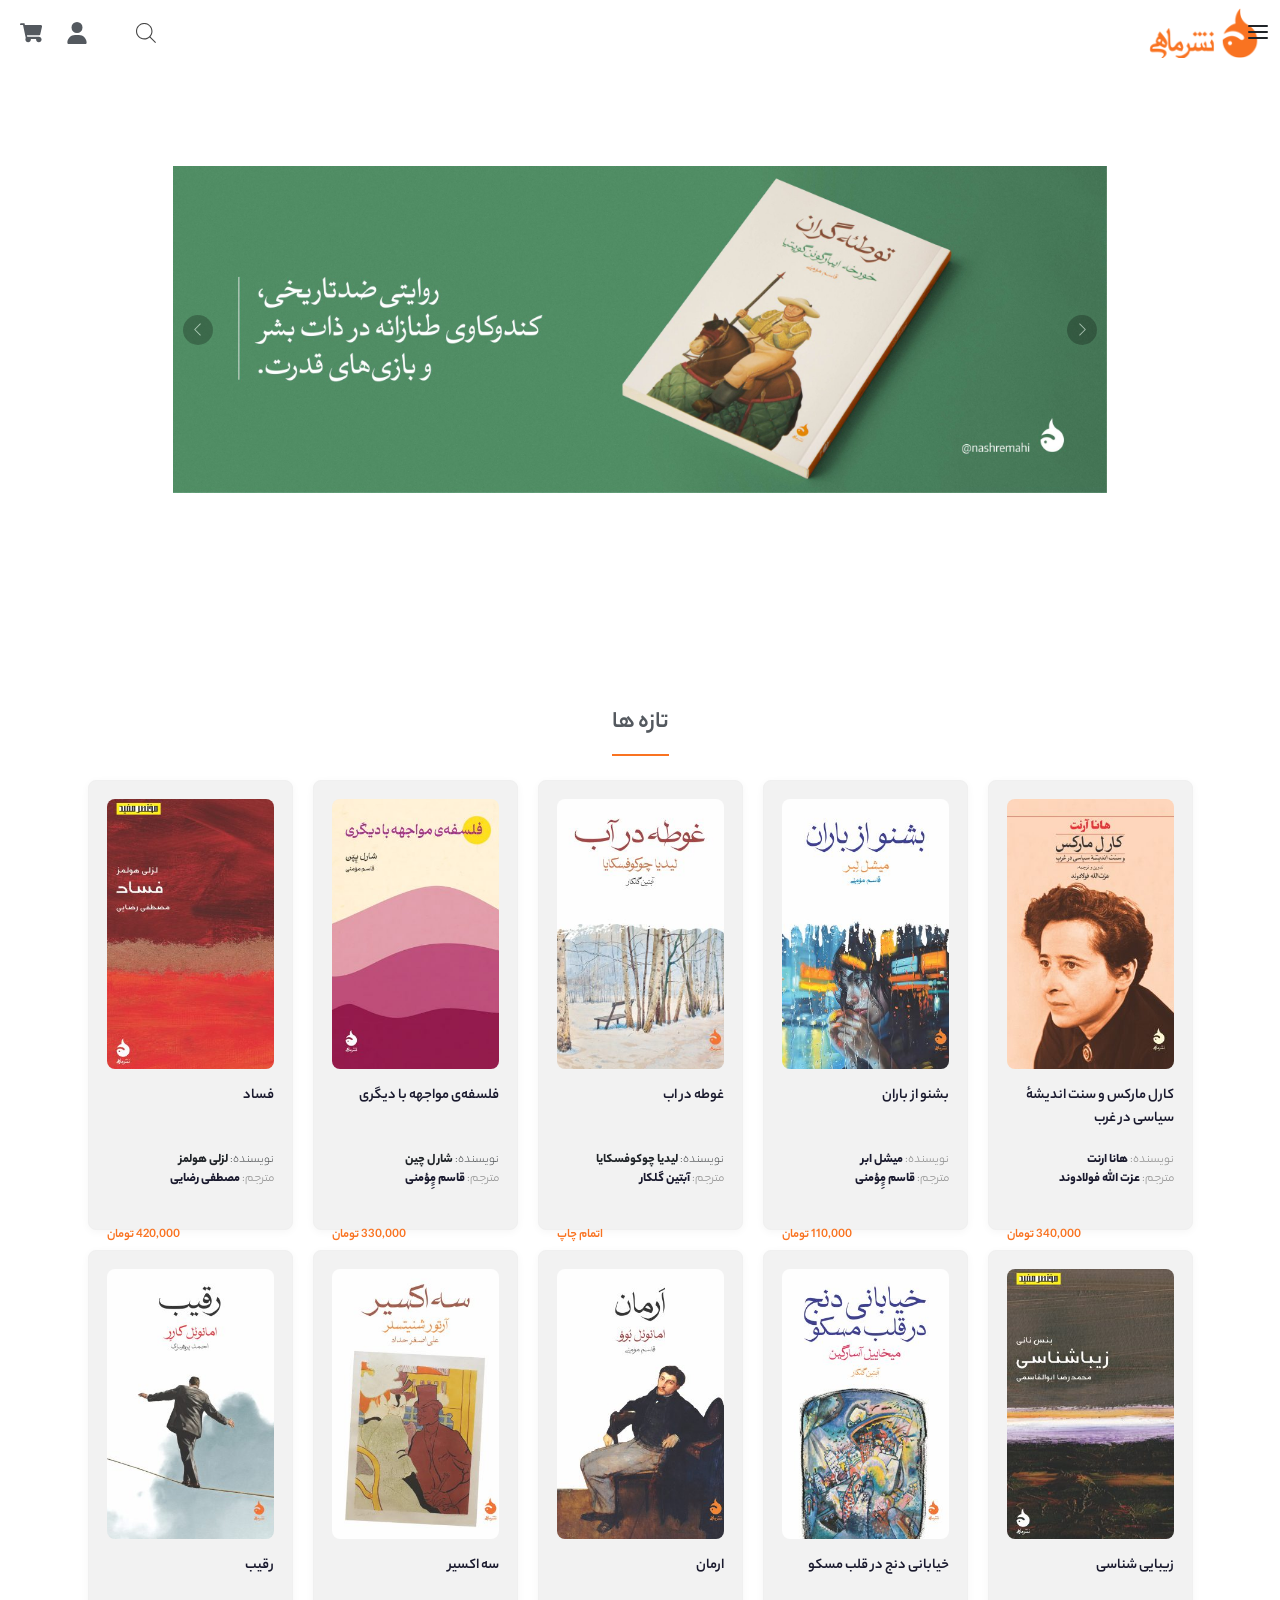
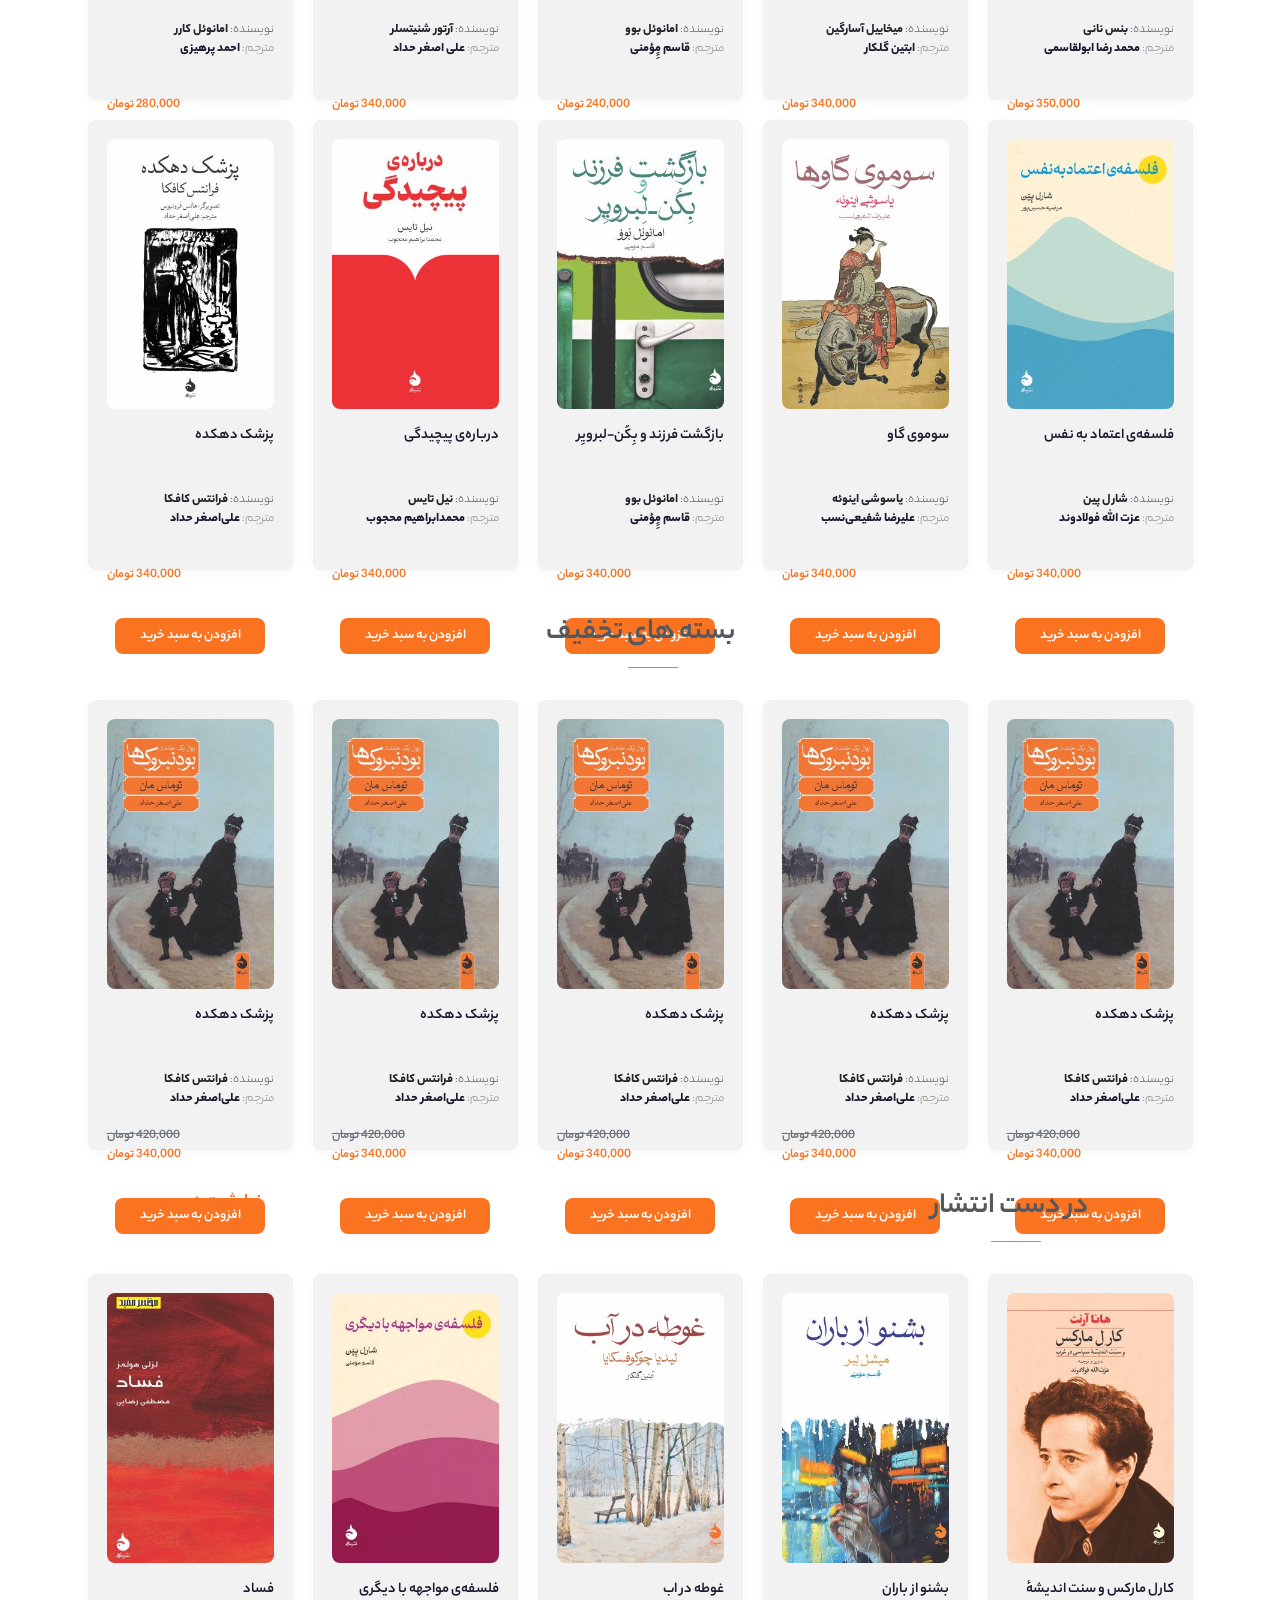
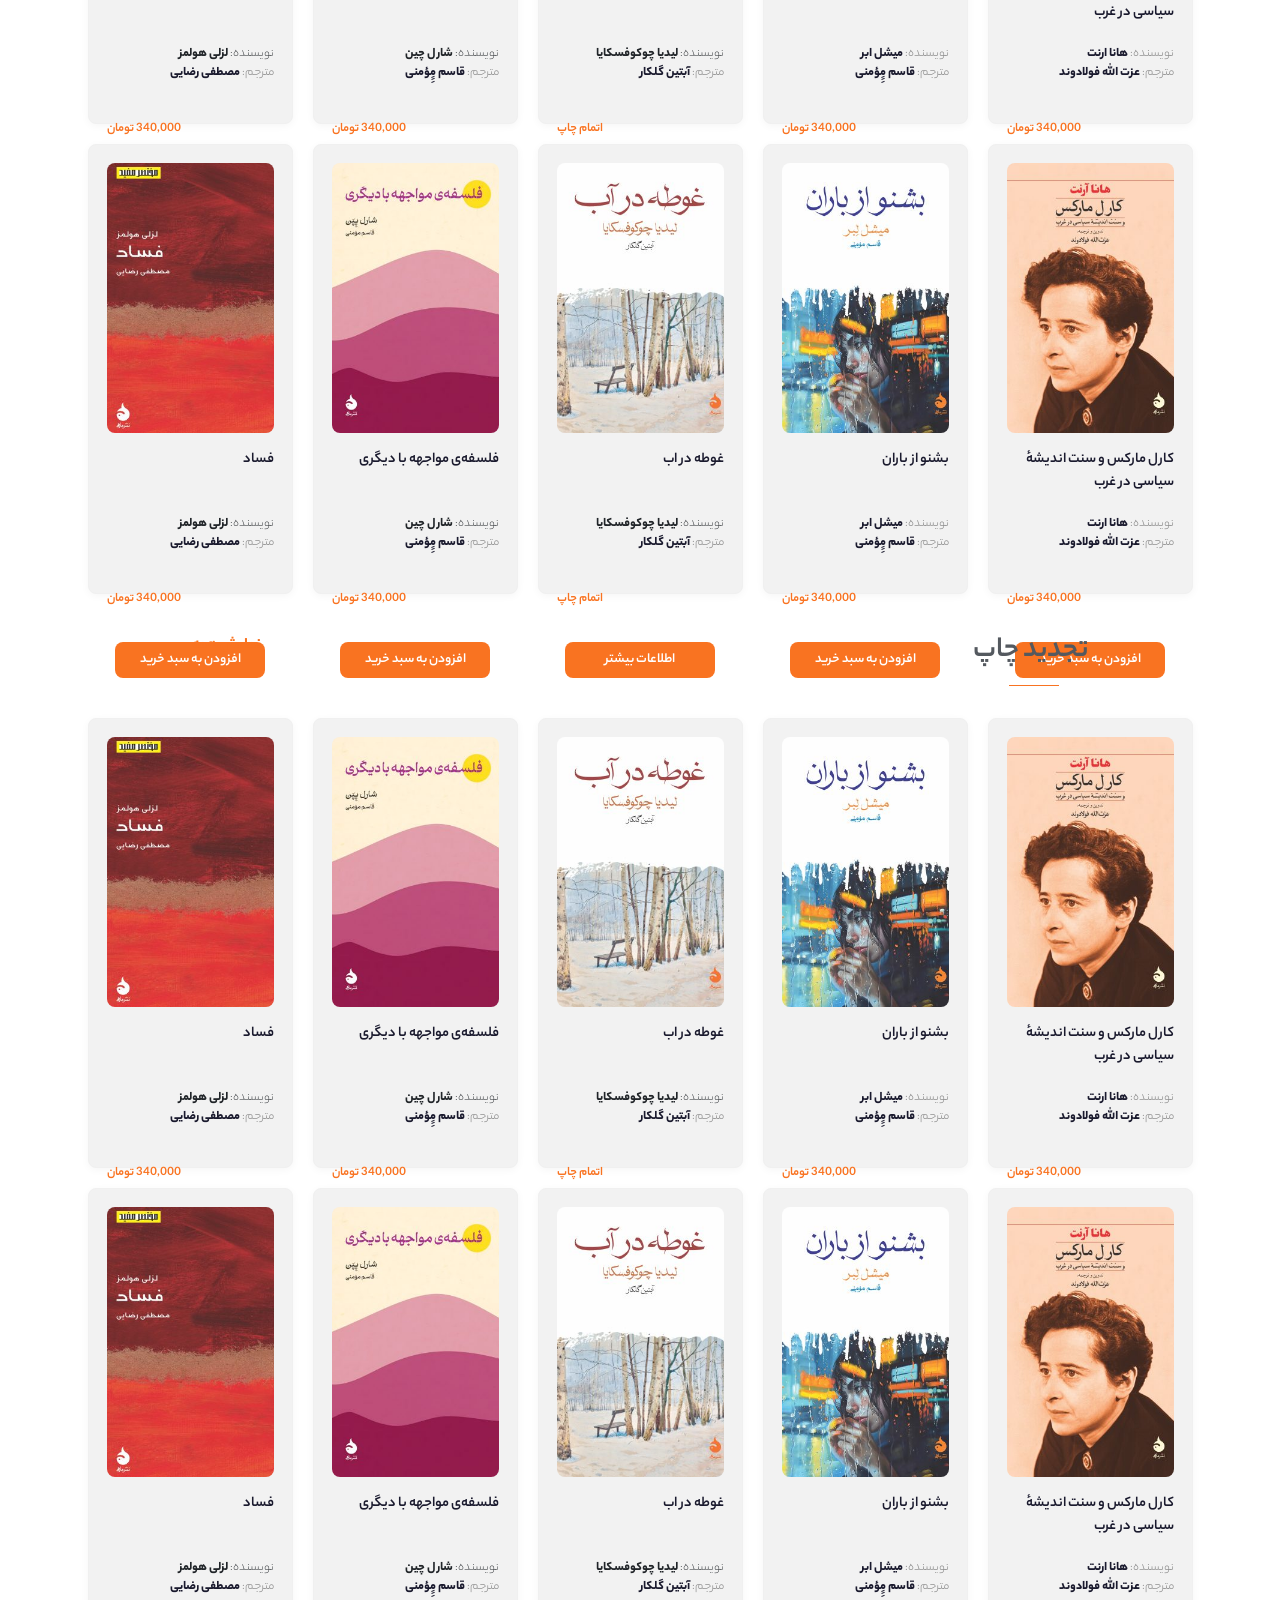
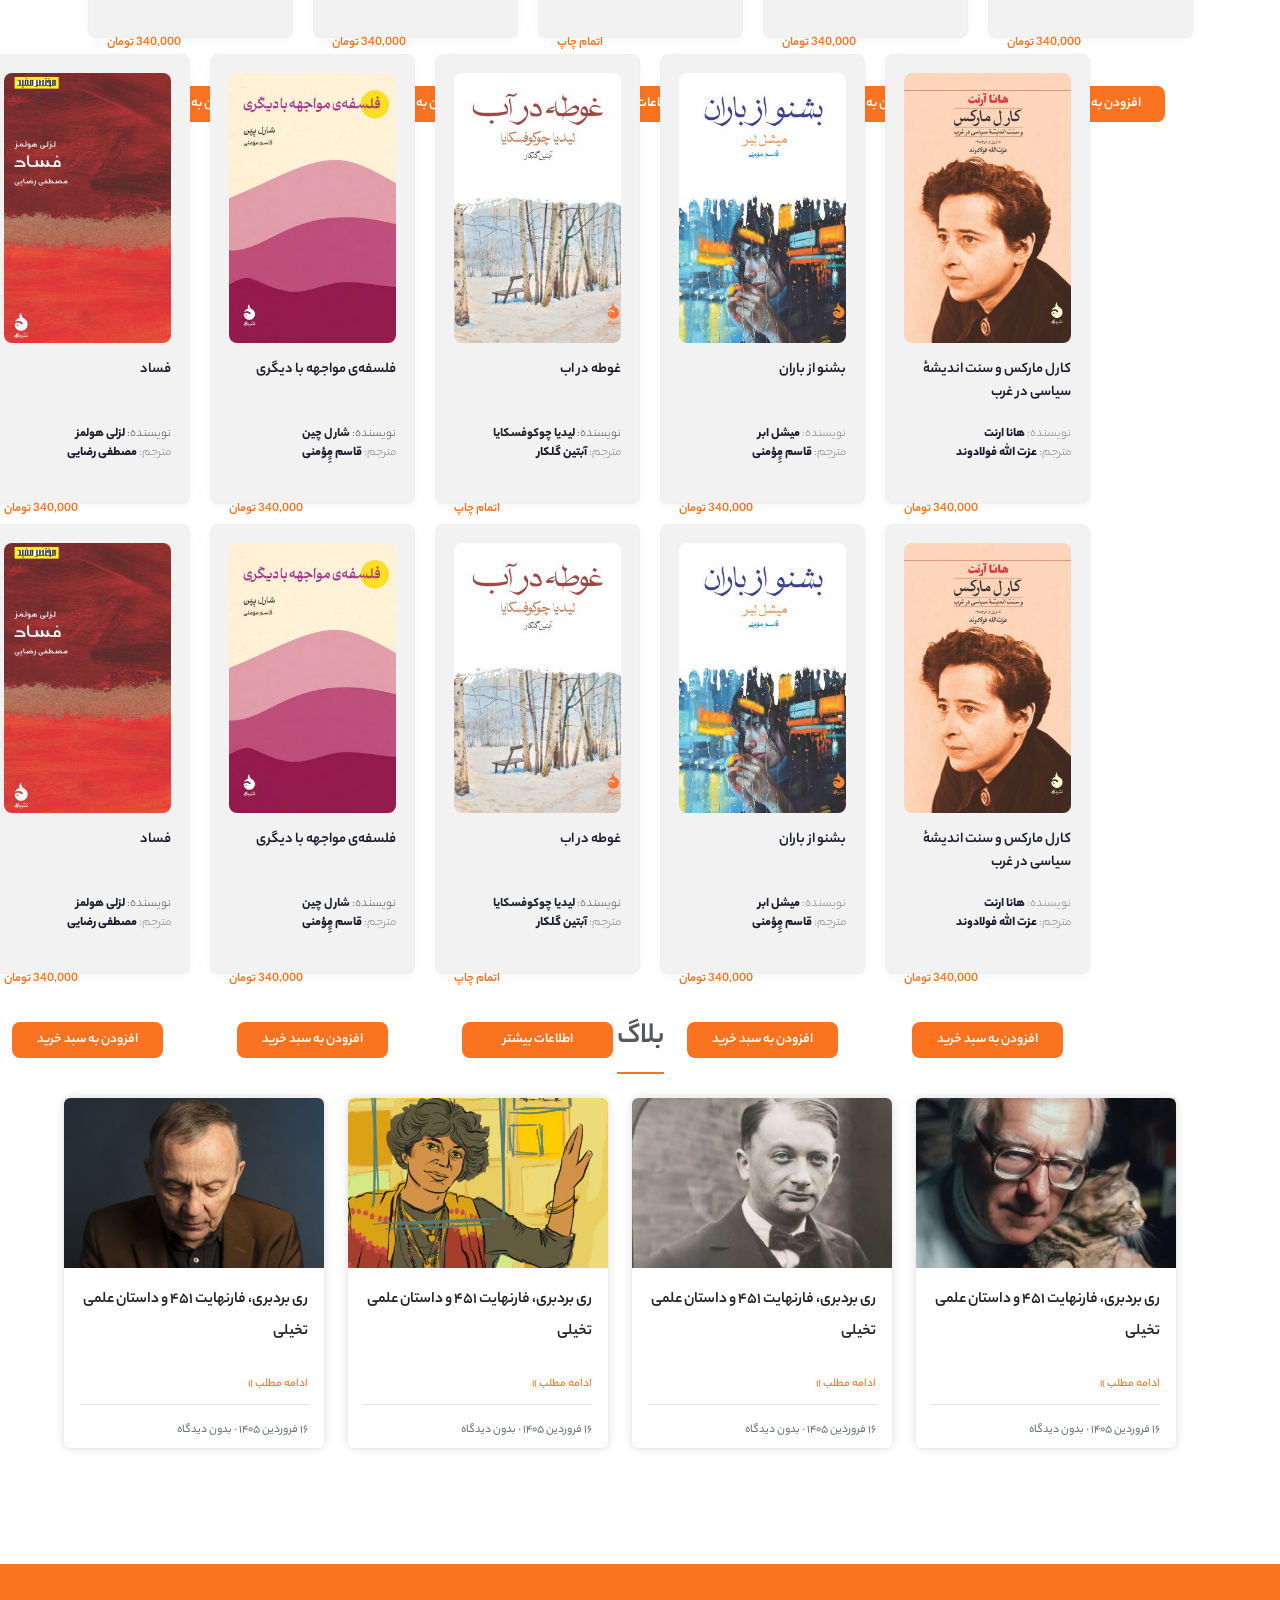
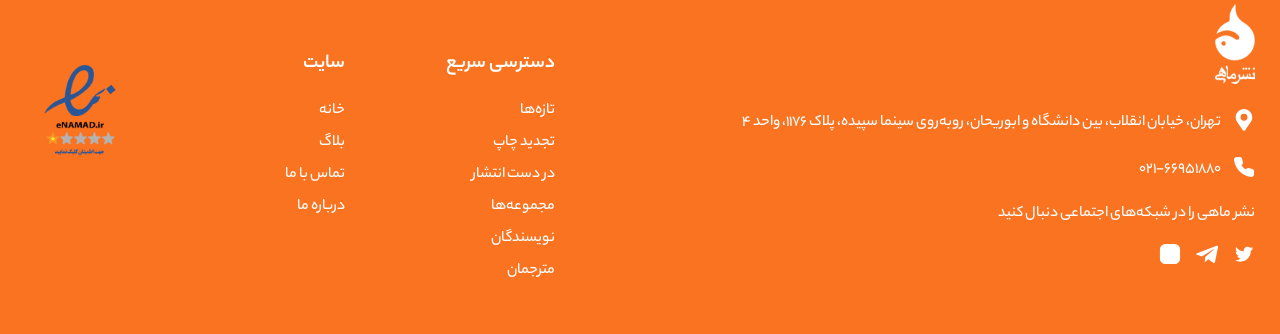
==== pages/index.html @ dbdf7289 ":" ====
<!doctype html>
<html lang="fa" dir="rtl">
  <head>
    <meta charset="UTF-8" />
    <meta name="viewport" content="width=device-width, initial-scale=1.0" />

    <title>عنوان صفحه | نام سایت</title>
    <meta
      name="description"
      content="توضیح کوتاه و جذاب درباره محتوای این صفحه (حدود 150 تا 160 کاراکتر)."
    />
    <meta name="keywords" content="کلمه کلیدی 1, کلمه کلیدی 2, کلمه کلیدی 3" />
    <meta name="author" content="نام نویسنده" />

    <meta name="robots" content="index, follow" />

    <link rel="canonical" href="https://example.com/" />

    <meta name="theme-color" content="#0d6efd" />

    <meta property="og:type" content="website" />
    <meta property="og:title" content="عنوان صفحه" />
    <meta property="og:description" content="توضیح صفحه" />
    <meta property="og:url" content="https://example.com/" />
    <meta property="og:image" content="https://example.com/images/cover.jpg" />
    <meta property="og:locale" content="fa_IR" />
    <meta property="og:site_name" content="نام سایت" />

    <meta name="twitter:card" content="summary_large_image" />
    <meta name="twitter:title" content="عنوان صفحه" />
    <meta name="twitter:description" content="توضیح صفحه" />
    <meta name="twitter:image" content="https://example.com/images/cover.jpg" />
    <meta name="viewport" content="width=device-width, initial-scale=1" />

    <link
      rel="stylesheet"
      href="../assets/css/bootstrap.min.css/bootstrap.min.css"
    />
    <link rel="stylesheet" href="../assets/css/main.css" />
  </head>

  <body>
    <header>
      <div
        id="header"
        class="position-relative d-flex justify-content-between align-items-center container-fluid py-2 px-0"
      >
        <a href="index.html">
          <img
            id="logo-img"
            src="../assets/images/MAHI--e1662605437200.png"
            alt=""
        /></a>
        <nav id="headerMenu" class="d-none d-lg-block mt-3">
          <ul
            class="d-flex justify-content-center align-items-center list-unstyled fs-5"
            id="headerMenuUl"
          >
            <li>
              <a
                class="font700 text-decoration-none mainText fs-6 px-4 pb-2 MenuItemLink"
                href="index.html"
                >خانه</a
              >
            </li>
            <li class="menu-item">
              <a
                id="books"
                class="nav-link-custom fs-6 font700 position-relative text-decoration-none text-secondary"
                href="books.html"
              >
                کتاب ها
                <svg
                  class="arrowSvg"
                  width="12"
                  height="12"
                  viewBox="0 0 320 512"
                  xmlns="http://www.w3.org/2000/svg"
                >
                  <path
                    fill="currentColor"
                    d="M31.3 192h257.3c28.4 0 42.7 34.5 22.6 54.6L182.6 375.2c-12.5 12.5-32.8 12.5-45.3 0L8.7 246.6C-11.4 226.5 2.9 192 31.3 192z"
                  />
                </svg>
              </a>

              <ul id="booksHover1">
                <li>
                  <a class="font700 fs-6" href="">تازه ها</a>
                </li>
                <li>
                  <a class="font700 fs-6" href="">تجدید چاپ</a>
                </li>
                <li>
                  <a class="font700 fs-6" href="">در دست انتشار</a>
                </li>
                <li
                  class="font700 submenu d-flex justify-content-between align-items-between gap-2"
                >
                  <a
                    class="d-flex justify-content-center align-items-center gap-2 fs-6"
                    href=""
                  >
                    نسخه الکترونیکی و صوتی
                    <svg
                      id="booksSvg"
                      class="arrowSvg"
                      width="12"
                      height="12"
                      viewBox="0 0 320 512"
                      xmlns="http://www.w3.org/2000/svg"
                    >
                      <path
                        fill="currentColor"
                        d="M31.3 192h257.3c28.4 0 42.7 34.5 22.6 54.6L182.6 375.2c-12.5 12.5-32.8 12.5-45.3 0L8.7 246.6C-11.4 226.5 2.9 192 31.3 192z"
                      />
                    </svg>
                  </a>

                  <ul id="booksHover2">
                    <li>
                      <a class="font700 fs-6" href="">طاقچه</a>
                    </li>
                    <li>
                      <a class="font700 fs-6" href="">فیدیبو</a>
                    </li>
                    <li>
                      <a class="font700 fs-6" href="">کتابراه</a>
                    </li>
                  </ul>
                </li>
              </ul>
            </li>

            <li class="menu-item">
              <a
                class="nav-link-custom font700 text-decoration-none text-secondary fs-6"
                href="#"
                >موضوعات</a
              >
              <svg
                class="arrowSvg"
                width="12"
                height="12"
                viewBox="0 0 320 512"
                xmlns="http://www.w3.org/2000/svg"
              >
                <path
                  fill="currentColor"
                  d="M31.3 192h257.3c28.4 0 42.7 34.5 22.6 54.6L182.6 375.2c-12.5 12.5-32.8 12.5-45.3 0L8.7 246.6C-11.4 226.5 2.9 192 31.3 192z"
                />
              </svg>
              <ul class="dropdown">
                <li>
                  <a class="font700 fs-6" href="#">ادبیات داستانی</a>
                </li>
                <li>
                  <a class="font700 fs-6" href="#">فلسفه</a>
                </li>
                <li>
                  <a class="font700 fs-6" href="#">علوم اجتماعی</a>
                </li>
                <li>
                  <a class="font700 fs-6" href="#">روان‌شناسی</a>
                </li>
                <li>
                  <a class="font700 fs-6" href="#">تاریخ</a>
                </li>
                <li>
                  <a class="font700" href="#">هنر</a>
                </li>
                <li>
                  <a class="font700 fs-6" href="#">نمایشنامه</a>
                </li>
                <li>
                  <a class="font700 fs-6" href="#">شعر</a>
                </li>
                <li>
                  <a class="font700 fs-6" href="#">کودک و نوجوان</a>
                </li>
                <li>
                  <a class="font700 fs-6" href="#">زندگی‌نامه</a>
                </li>
              </ul>
            </li>
            <li>
              <a
                class="font700 nav-link-custom text-decoration-none text-secondary fs-6"
                href="books.html"
                >مجموعه ها</a
              >
            </li>
            <li class="menu-item">
              <a
                class="font700 nav-link-custom text-decoration-none text-secondary fs-6"
                href="#"
                >پدیدآورندگان</a
              >
              <svg
                class="arrowSvg"
                width="12"
                height="12"
                viewBox="0 0 320 512"
                xmlns="http://www.w3.org/2000/svg"
              >
                <path
                  fill="currentColor"
                  d="M31.3 192h257.3c28.4 0 42.7 34.5 22.6 54.6L182.6 375.2c-12.5 12.5-32.8 12.5-45.3 0L8.7 246.6C-11.4 226.5 2.9 192 31.3 192z"
                />
              </svg>
              <ul class="dropdown">
                <li>
                  <a class="font700 fs-6" href="#">نویسندگان</a>
                </li>
                <li>
                  <a class="font700 fs-6" href="#">مترجمان</a>
                </li>
                <li>
                  <a class="font700 fs-6" href="#">ویراستاران</a>
                </li>
              </ul>
            </li>
            <li>
              <a
                class="font700 nav-link-custom text-decoration-none text-secondary fs-6"
                href=""
                >بلاگ</a
              >
            </li>
            <li>
              <a
                class="font700 nav-link-custom text-decoration-none text-secondary fs-6"
                href="contact-us.html"
                >در باره ما</a
              >
            </li>
            <li>
              <a
                class="font700 nav-link-custom text-decoration-none text-secondary fs-6"
                href="contact-us.html"
                >تماس با ما</a
              >
            </li>
            <li>
              <a
                class="font700 nav-link-custom text-decoration-none text-secondary fs-6"
                href=""
                >دانلود بروشور</a
              >
            </li>
          </ul>
        </nav>
        <div
          id="headerSvg"
          class="d-flex justify-content-between align-items-center gap-5"
        >
          <svg
            version="1.1"
            class="searchSvg dgwt-wcas-ico-magnifier-handler"
            xmlns="http://www.w3.org/2000/svg"
            xmlns:xlink="http://www.w3.org/1999/xlink"
            x="0px"
            y="0px"
            viewBox="0 0 51.539 51.361"
            enable-background="new 0 0 51.539 51.361"
            xml:space="preserve"
          >
            <path
              fill="#444"
              d="M51.539,49.356L37.247,35.065c3.273-3.74,5.272-8.623,5.272-13.983c0-11.742-9.518-21.26-21.26-21.26 S0,9.339,0,21.082s9.518,21.26,21.26,21.26c5.361,0,10.244-1.999,13.983-5.272l14.292,14.292L51.539,49.356z M2.835,21.082 c0-10.176,8.249-18.425,18.425-18.425s18.425,8.249,18.425,18.425S31.436,39.507,21.26,39.507S2.835,31.258,2.835,21.082z"
            ></path>
          </svg>
          <div class="gap-4 d-flex">
            <a href="login.html">
              <svg
                class="hoverSvg"
                xmlns="http://www.w3.org/2000/svg"
                viewBox="0 0 448 512"
                width="24"
                height="24"
                fill="currentColor"
              >
                <path
                  d="M224 256A128 128 0 1 0 224 0a128 128 0 1 0 0 256zm-45.7 48C79.8 304 0 383.8 0 482.3C0 498.7 13.3 512 29.7 512H418.3c16.4 0 29.7-13.3 29.7-29.7C448 383.8 368.2 304 269.7 304H178.3z"
                /></svg
            ></a>
            <a id="cartSvgIcon">
              <svg
                class="hoverSvg"
                xmlns="http://www.w3.org/2000/svg"
                viewBox="0 0 576 512"
              >
                <path
                  d="M528.1 301.3L575.6 91.4C581.2 67.4 562.9 44.7 538.3 44.7H128L118.6 0H24C10.7 0 0 10.7 0 24S10.7 48 24 48H79.1L150.4 389.4C144.5 399.8 141 411.8 141 424C141 463.8 173.2 496 213 496S285 463.8 285 424C285 419.5 284.6 415.1 283.8 410.8H422.2C421.4 415.1 421 419.5 421 424C421 463.8 453.2 496 493 496S565 463.8 565 424S532.8 352 493 352H189.6L181.3 312H504C515.3 312 525.7 304.2 528.1 301.3Z"
                /></svg
            ></a>
          </div>
        </div>
      </div>
      <div>
        <svg
          class="menuBar"
          xmlns="http://www.w3.org/2000/svg"
          width="24"
          height="24"
          viewBox="0 0 24 24"
          fill="none"
          stroke="currentColor"
          stroke-width="2"
          stroke-linecap="round"
          stroke-linejoin="round"
        >
          <line x1="3" y1="6" x2="21" y2="6" />
          <line x1="3" y1="12" x2="21" y2="12" />
          <line x1="3" y1="18" x2="21" y2="18" />
        </svg>

        <div class="menu">
          <svg
            class="closeMenuBtn cursor-pointer"
            xmlns="http://www.w3.org/2000/svg"
            width="24"
            height="24"
            viewBox="0 0 24 24"
            fill="none"
            stroke="currentColor"
            stroke-width="2.5"
            stroke-linecap="round"
            stroke-linejoin="round"
          >
            <line x1="18" y1="6" x2="6" y2="18"></line>
            <line x1="6" y1="6" x2="18" y2="18"></line>
          </svg>
          <ul class="menu-list">
            <li><a href="">خانه</a></li>
            <li><a href="">کتاب ها</a></li>
            <li><a href="">موضوعات</a></li>
            <li><a href="">مجموعه ها</a></li>
            <li><a href="">پدید اورنده گان</a></li>
            <li><a href="">یلاگ</a></li>
            <li><a href="">درباره ما</a></li>
            <li><a href="">تماس با ما</a></li>
            <li><a href="">دانلود بروشور</a></li>
          </ul>
        </div>
      </div>
      <div
        class="search-wrapper d-flex justify-content-center align-items-center"
      >
        <input type="text" id="searchInput" placeholder="جستوجو در محصولات" />
        <span id="searchSpan">جستوجو</span>
      </div>
    </header>
    <main class="d-flex flex-column">
      <section class="hero">
        <div id="heroCarousel" class="carousel slide" data-bs-ride="carousel">
          <div class="carousel-inner">
            <div class="carousel-item active">
              <a href="/page1">
                <img
                  src="../assets/images/Header28-scaled.jpg"
                  class="d-block w-100"
                  alt=""
                />
              </a>
            </div>
            <div class="carousel-item">
              <a href="/page2">
                <img
                  src="../assets/images/Header29-scaled.jpg"
                  class="d-block w-100"
                  alt=""
                />
              </a>
            </div>
            <div class="carousel-item">
              <a href="/page3">
                <img
                  src="../assets/images/Header30.jpg"
                  class="d-block w-100"
                  alt=""
                />
              </a>
            </div>
            <div class="carousel-item">
              <a href="/page4">
                <img
                  src="../assets/images/Header32-scaled.jpg"
                  class="d-block w-100"
                  alt=""
                />
              </a>
            </div>
          </div>

          <!-- دکمه قبلی - بسیار کوچیک -->
          <button
            class="carousel-control-prev"
            type="button"
            data-bs-target="#heroCarousel"
            data-bs-slide="prev"
          >
            <span class="carousel-control-prev-icon" aria-hidden="true"></span>
            <span class="visually-hidden">قبلی</span>
          </button>

          <!-- دکمه بعدی - بسیار کوچیک -->
          <button
            class="carousel-control-next"
            type="button"
            data-bs-target="#heroCarousel"
            data-bs-slide="next"
          >
            <span class="carousel-control-next-icon" aria-hidden="true"></span>
            <span class="visually-hidden">بعدی</span>
          </button>
        </div>
      </section>
      <section
        class="d-flex flex-column justify-content-center align-items-center"
      >
        <h2 class="pb-3 mb-4 font700 fs-4 headerTitle">تازه ها</h2>
        <div>
          <ul class="products">
            <li
              class="product-cart position-relative d-flex flex-column gap-3 rounded-3"
            >
              <a href="">
                <img
                  class="whiteBookImage"
                  src="../assets/images/sonat_co1-300x450.jpg"
                  alt=""
                />
              </a>
              <div>
                <a class="text-decoration-none mainText productTitle" href="">
                  کارل مارکس و سنت اندیشهٔ سیاسی در غرب</a
                >
              </div>
              <div>
                <div>
                  <span class="font300 translaterText">نویسنده:</span>
                  <strong>هانا ارنت</strong>
                </div>
                <div>
                  <span class="font300 translaterText">مترجم:</span>
                  <strong> عزت الله فولادوند</strong>
                </div>
              </div>
              <p class="d-flex flex-column align-items-end discountBox">
                <span class="fw-bold mainText" class="price"
                  >340,000 تومان</span
                >
              </p>
              <span
                class="addToCartBtn font900 mainBg d-none shopping rounded-3 d-flex justify-content-center align-items-center"
                ><a class="text-decoration-none text-white add-cart" href=""
                  >افزودن به سبد خرید</a
                ></span
              >
              <div
                class="heartSvg bg-white px-2 py-2 d-none justify-content-center align-items-center"
              >
                <svg
                  xmlns="http://www.w3.org/2000/svg"
                  viewBox="0 0 512 512"
                  width="22"
                  height="22"
                  fill="none"
                  stroke="currentColor"
                  stroke-width="32"
                  stroke-linecap="round"
                  stroke-linejoin="round"
                >
                  <path
                    d="M256 448l-35-32C118 322 48 259 48 176 48 114 98 64 160 64c35 0 69 17 96 44 27-27 61-44 96-44 62 0 112 50 112 112 0 83-70 146-173 240l-35 32z"
                  />
                </svg>
              </div>
            </li>
            <li
              class="product-cart position-relative d-flex flex-column gap-3 rounded-3"
            >
              <a href="">
                <img
                  class="bookImage"
                  src="../assets/images/baran_co1-300x450.jpg"
                  alt=""
                />
              </a>
              <div>
                <a class="text-decoration-none productTitle mainText" href="">
                  بشنو از باران</a
                >
              </div>

              <div>
                <div>
                  <span class="font300 translaterText">نویسنده:</span>
                  <strong> میشل ابر</strong>
                </div>
                <div>
                  <span class="font300 translaterText">مترجم:</span>
                  <strong> قاسم مٍِؤمنی</strong>
                </div>
              </div>

              <p class="d-flex flex-column align-items-end discountBox">
                <span class="fw-bold mainText" class="price"
                  >110,000 تومان</span
                >
              </p>
              <span
                class="addToCartBtn d-none shopping rounded-3 d-flex justify-content-center align-items-center"
                ><a class="text-decoration-none text-white add-cart" href=""
                  >افزودن به سبد خرید</a
                ></span
              >
              <div
                class="heartSvg bg-white px-2 py-2 d-none justify-content-center align-items-center"
              >
                <svg
                  xmlns="http://www.w3.org/2000/svg"
                  viewBox="0 0 512 512"
                  width="22"
                  height="22"
                  fill="none"
                  stroke="currentColor"
                  stroke-width="32"
                  stroke-linecap="round"
                  stroke-linejoin="round"
                >
                  <path
                    d="M256 448l-35-32C118 322 48 259 48 176 48 114 98 64 160 64c35 0 69 17 96 44 27-27 61-44 96-44 62 0 112 50 112 112 0 83-70 146-173 240l-35 32z"
                  />
                </svg>
              </div>
            </li>
            <li
              class="product-cart position-relative d-flex flex-column gap-3 rounded-3"
            >
              <a href="">
                <img
                  class="bookImage"
                  src="../assets/images/ghute_co1-300x450.jpg"
                  alt=""
                />
              </a>
              <div>
                <a class="text-decoration-none mainTex productTitle" href="">
                  غوطه در اب</a
                >
              </div>

              <div>
                <div>
                  <span class="bookTitle">نویسنده:</span>
                  <strong> لیدیا چوکوفسکایا</strong>
                </div>
                <div>
                  <span class="font300 translaterText">مترجم:</span>
                  <strong> آبتین گلکار</strong>
                </div>
              </div>

              <p class="d-flex flex-column align-items-end discountBox">
                <span class="fw-bold mainText" class="price">اتمام چاپ</span>
              </p>
              <span
                class="addToCartBtn d-none shopping rounded-3 d-flex justify-content-center align-items-center"
                ><a class="text-decoration-none text-white" href="">
                  اطلاعات بیشتر
                </a></span
              >
              <div
                class="heartSvg bg-white px-2 py-2 d-none justify-content-center align-items-center"
              >
                <svg
                  xmlns="http://www.w3.org/2000/svg"
                  viewBox="0 0 512 512"
                  width="22"
                  height="22"
                  fill="none"
                  stroke="currentColor"
                  stroke-width="32"
                  stroke-linecap="round"
                  stroke-linejoin="round"
                >
                  <path
                    d="M256 448l-35-32C118 322 48 259 48 176 48 114 98 64 160 64c35 0 69 17 96 44 27-27 61-44 96-44 62 0 112 50 112 112 0 83-70 146-173 240l-35 32z"
                  />
                </svg>
              </div>
            </li>
            <li
              class="product-cart position-relative d-flex flex-column gap-3 rounded-3"
            >
              <a href="">
                <img
                  class="bookImage"
                  src="../assets/images/flsfmvjh_co1-300x450.jpg"
                  alt=""
                />
              </a>
              <div>
                <a class="text-decoration-none mainText productTitle" href="">
                  فلسفه‌ی مواجهه با دیگری
                </a>
              </div>

              <div>
                <div>
                  <span class="bookTitle">نویسنده:</span>
                  <strong> شارل چین</strong>
                </div>
                <div>
                  <span class="font300 translaterText">مترجم:</span>
                  <strong> قاسم مٍِؤمنی</strong>
                </div>
              </div>

              <p class="d-flex flex-column align-items-end discountBox">
                <span class="fw-bold mainText" class="price"
                  >330,000 تومان</span
                >
              </p>
              <span
                class="addToCartBtn d-none shopping rounded-3 d-flex justify-content-center align-items-center"
                ><a class="text-decoration-none text-white add-cart" href=""
                  >افزودن به سبد خرید</a
                ></span
              >
              <div
                class="heartSvg bg-white px-2 py-2 d-none justify-content-center align-items-center"
              >
                <svg
                  xmlns="http://www.w3.org/2000/svg"
                  viewBox="0 0 512 512"
                  width="22"
                  height="22"
                  fill="none"
                  stroke="currentColor"
                  stroke-width="32"
                  stroke-linecap="round"
                  stroke-linejoin="round"
                >
                  <path
                    d="M256 448l-35-32C118 322 48 259 48 176 48 114 98 64 160 64c35 0 69 17 96 44 27-27 61-44 96-44 62 0 112 50 112 112 0 83-70 146-173 240l-35 32z"
                  />
                </svg>
              </div>
            </li>
            <li
              class="product-cart position-relative d-flex flex-column gap-3 rounded-3"
            >
              <a href="">
                <img
                  class="bookImage"
                  src="../assets/images/fesad_co1-300x450.jpg"
                  alt=""
                />
              </a>
              <div>
                <a class="text-decoration-none mainText productTitle" href="">
                  فساد</a
                >
              </div>

              <div>
                <div>
                  <span class="bookTitle">نویسنده:</span>
                  <strong> لزلی هولمز</strong>
                </div>

                <div>
                  <span class="font300 translaterText">مترجم:</span>
                  <strong> مصطفی رضایی</strong>
                </div>
              </div>

              <p class="d-flex flex-column align-items-end discountBox">
                <span class="fw-bold mainText" class="price"
                  >420,000 تومان</span
                >
              </p>
              <span
                class="addToCartBtn d-none shopping rounded-3 d-flex justify-content-center align-items-center"
                ><a class="text-decoration-none text-white add-cart" href=""
                  >افزودن به سبد خرید</a
                ></span
              >
              <div
                class="heartSvg bg-white px-2 py-2 d-none justify-content-center align-items-center"
              >
                <svg
                  xmlns="http://www.w3.org/2000/svg"
                  viewBox="0 0 512 512"
                  width="22"
                  height="22"
                  fill="none"
                  stroke="currentColor"
                  stroke-width="32"
                  stroke-linecap="round"
                  stroke-linejoin="round"
                >
                  <path
                    d="M256 448l-35-32C118 322 48 259 48 176 48 114 98 64 160 64c35 0 69 17 96 44 27-27 61-44 96-44 62 0 112 50 112 112 0 83-70 146-173 240l-35 32z"
                  />
                </svg>
              </div>
            </li>
            <li
              class="product-cart position-relative d-flex flex-column gap-3 rounded-3"
            >
              <a href="">
                <img
                  class="bookImage"
                  src="../assets/images/zibamm_co1-300x450.jpg"
                  alt=""
                />
              </a>
              <div>
                <a class="text-decoration-none mainText productTitle" href="">
                  زیبایی شناسی</a
                >
              </div>

              <div>
                <div>
                  <span class="bookTitle">نویسنده:</span>
                  <strong> بنس نانی</strong>
                </div>
                <div>
                  <span class="font300 translaterText">مترجم:</span>
                  <strong> محمد رضا ابولقاسمی</strong>
                </div>
              </div>

              <p class="d-flex flex-column align-items-end discountBox">
                <span class="fw-bold mainText" class="price"
                  >350,000 تومان</span
                >
              </p>
              <span
                class="addToCartBtn d-none shopping rounded-3 d-flex justify-content-center align-items-center"
                ><a class="text-decoration-none text-white add-cart" href=""
                  >افزودن به سبد خرید</a
                ></span
              >
              <div
                class="heartSvg bg-white px-2 py-2 d-none justify-content-center align-items-center"
              >
                <svg
                  xmlns="http://www.w3.org/2000/svg"
                  viewBox="0 0 512 512"
                  width="22"
                  height="22"
                  fill="none"
                  stroke="currentColor"
                  stroke-width="32"
                  stroke-linecap="round"
                  stroke-linejoin="round"
                >
                  <path
                    d="M256 448l-35-32C118 322 48 259 48 176 48 114 98 64 160 64c35 0 69 17 96 44 27-27 61-44 96-44 62 0 112 50 112 112 0 83-70 146-173 240l-35 32z"
                  />
                </svg>
              </div>
            </li>
            <li
              class="product-cart position-relative d-flex flex-column gap-3 rounded-3"
            >
              <a href="">
                <img
                  class="bookImage"
                  src="../assets/images/denj_co1-300x450.jpg"
                  alt=""
                />
              </a>
              <div>
                <a class="text-decoration-none productTitle mainText" href="">
                  خیابانی دنج در قلب مسکو</a
                >
              </div>

              <div>
                <div>
                  <span class="bookTitle">نویسنده:</span>
                  <strong> میخاییل آسارگین</strong>
                </div>
                <div>
                  <span class="font300 translaterText">مترجم:</span>
                  <strong> ابتین گلکار</strong>
                </div>
              </div>

              <p class="d-flex flex-column align-items-end discountBox">
                <span class="fw-bold mainText" class="price"
                  >340,000 تومان</span
                >
              </p>
              <span
                class="addToCartBtn d-none shopping rounded-3 d-flex justify-content-center align-items-center"
                ><a class="text-decoration-none text-white add-cart" href=""
                  >افزودن به سبد خرید</a
                ></span
              >
              <div
                class="heartSvg bg-white px-2 py-2 d-none justify-content-center align-items-center"
              >
                <svg
                  xmlns="http://www.w3.org/2000/svg"
                  viewBox="0 0 512 512"
                  width="22"
                  height="22"
                  fill="none"
                  stroke="currentColor"
                  stroke-width="32"
                  stroke-linecap="round"
                  stroke-linejoin="round"
                >
                  <path
                    d="M256 448l-35-32C118 322 48 259 48 176 48 114 98 64 160 64c35 0 69 17 96 44 27-27 61-44 96-44 62 0 112 50 112 112 0 83-70 146-173 240l-35 32z"
                  />
                </svg>
              </div>
            </li>
            <li
              class="product-cart position-relative d-flex flex-column gap-3 rounded-3"
            >
              <a href="">
                <img
                  class="bookImage"
                  src="../assets/images/arman_co1-300x450.jpg"
                  alt=""
                />
              </a>
              <div>
                <a class="text-decoration-none productTitle mainText" href="">
                  ارمان</a
                >
              </div>

              <div>
                <div>
                  <span class="bookTitle">نویسنده:</span>
                  <strong> امانوئل بوو</strong>
                </div>
                <div>
                  <span class="font300 translaterText">مترجم:</span>
                  <strong> قاسم مٍِؤمنی</strong>
                </div>
              </div>

              <p class="d-flex flex-column align-items-end discountBox">
                <span class="fw-bold mainText" class="price"
                  >240,000 تومان</span
                >
              </p>
              <span
                class="addToCartBtn d-none shopping rounded-3 d-flex justify-content-center align-items-center"
                ><a class="text-decoration-none text-white add-cart" href=""
                  >افزودن به سبد خرید</a
                ></span
              >
              <div
                class="heartSvg bg-white px-2 py-2 d-none justify-content-center align-items-center"
              >
                <svg
                  xmlns="http://www.w3.org/2000/svg"
                  viewBox="0 0 512 512"
                  width="22"
                  height="22"
                  fill="none"
                  stroke="currentColor"
                  stroke-width="32"
                  stroke-linecap="round"
                  stroke-linejoin="round"
                >
                  <path
                    d="M256 448l-35-32C118 322 48 259 48 176 48 114 98 64 160 64c35 0 69 17 96 44 27-27 61-44 96-44 62 0 112 50 112 112 0 83-70 146-173 240l-35 32z"
                  />
                </svg>
              </div>
            </li>
            <li
              class="product-cart position-relative d-flex flex-column gap-3 rounded-3"
            >
              <a href="">
                <img
                  class="bookImage"
                  src="../assets/images/Exir_co1-300x450.jpg"
                  alt=""
                />
              </a>
              <div>
                <a class="text-decoration-none productTitle mainText" href="">
                  سه اکسیر</a
                >
              </div>

              <div>
                <div>
                  <span class="bookTitle">نویسنده:</span>
                  <strong> آرتور شنیتسلر</strong>
                </div>
                <div>
                  <span class="font300 translaterText">مترجم:</span>
                  <strong> علی اصغر حداد</strong>
                </div>
              </div>

              <p class="d-flex flex-column align-items-end discountBox">
                <span class="fw-bold mainText" class="price"
                  >340,000 تومان</span
                >
              </p>
              <span
                class="addToCartBtn d-none shopping rounded-3 d-flex justify-content-center align-items-center"
                ><a class="text-decoration-none text-white add-cart" href=""
                  >افزودن به سبد خرید</a
                ></span
              >
              <div
                class="heartSvg bg-white px-2 py-2 d-none justify-content-center align-items-center"
              >
                <svg
                  xmlns="http://www.w3.org/2000/svg"
                  viewBox="0 0 512 512"
                  width="22"
                  height="22"
                  fill="none"
                  stroke="currentColor"
                  stroke-width="32"
                  stroke-linecap="round"
                  stroke-linejoin="round"
                >
                  <path
                    d="M256 448l-35-32C118 322 48 259 48 176 48 114 98 64 160 64c35 0 69 17 96 44 27-27 61-44 96-44 62 0 112 50 112 112 0 83-70 146-173 240l-35 32z"
                  />
                </svg>
              </div>
            </li>
            <li
              class="product-cart position-relative d-flex flex-column gap-3 rounded-3"
            >
              <a href="">
                <img
                  class="bookImage"
                  src="../assets/images/raqib_co1-300x450.jpg"
                  alt=""
                />
              </a>
              <div>
                <a class="text-decoration-none productTitle mainText" href="">
                  رقیب</a
                >
              </div>

              <div>
                <div>
                  <span class="bookTitle">نویسنده:</span>
                  <strong> امانوئل کارر</strong>
                </div>

                <div>
                  <span class="font300 translaterText">مترجم:</span>
                  <strong> احمد پرهیزی</strong>
                </div>
              </div>

              <p class="d-flex flex-column align-items-end discountBox">
                <span class="fw-bold mainText" class="price"
                  >280,000 تومان</span
                >
              </p>
              <span
                class="addToCartBtn d-none shopping rounded-3 d-flex justify-content-center align-items-center"
                ><a class="text-decoration-none text-white add-cart" href=""
                  >افزودن به سبد خرید</a
                ></span
              >
              <div
                class="heartSvg bg-white px-2 py-2 d-none justify-content-center align-items-center"
              >
                <svg
                  xmlns="http://www.w3.org/2000/svg"
                  viewBox="0 0 512 512"
                  width="22"
                  height="22"
                  fill="none"
                  stroke="currentColor"
                  stroke-width="32"
                  stroke-linecap="round"
                  stroke-linejoin="round"
                >
                  <path
                    d="M256 448l-35-32C118 322 48 259 48 176 48 114 98 64 160 64c35 0 69 17 96 44 27-27 61-44 96-44 62 0 112 50 112 112 0 83-70 146-173 240l-35 32z"
                  />
                </svg>
              </div>
            </li>
            <li
              class="product-cart position-relative d-flex flex-column gap-3 rounded-3"
            >
              <a href="">
                <img
                  class="bookImage"
                  src="../assets/images/etemad_co1-300x450.jpg"
                  alt=""
                />
              </a>
              <div>
                <a class="text-decoration-none productTitle mainText" href="">
                  فلسفه‌ی اعتماد به نفس</a
                >
              </div>

              <div>
                <div>
                  <span class="bookTitle">نویسنده:</span>
                  <strong>شارل پین</strong>
                </div>
                <div>
                  <span class="font300 translaterText">مترجم:</span>
                  <strong> عزت الله فولادوند</strong>
                </div>
              </div>

              <p class="d-flex flex-column align-items-end discountBox">
                <span class="fw-bold mainText" class="price"
                  >340,000 تومان</span
                >
              </p>
              <span
                class="addToCartBtn d-none shopping rounded-3 d-flex justify-content-center align-items-center"
                ><a class="text-decoration-none text-white add-cart" href=""
                  >افزودن به سبد خرید</a
                ></span
              >
              <div
                class="heartSvg bg-white px-2 py-2 d-none justify-content-center align-items-center"
              >
                <svg
                  xmlns="http://www.w3.org/2000/svg"
                  viewBox="0 0 512 512"
                  width="22"
                  height="22"
                  fill="none"
                  stroke="currentColor"
                  stroke-width="32"
                  stroke-linecap="round"
                  stroke-linejoin="round"
                >
                  <path
                    d="M256 448l-35-32C118 322 48 259 48 176 48 114 98 64 160 64c35 0 69 17 96 44 27-27 61-44 96-44 62 0 112 50 112 112 0 83-70 146-173 240l-35 32z"
                  />
                </svg>
              </div>
            </li>
            <li
              class="product-cart position-relative d-flex flex-column gap-3 rounded-3"
            >
              <a href="">
                <img
                  class="bookImage"
                  src="../assets/images/sumo_co1-300x450.jpg"
                  alt=""
                />
              </a>
              <div>
                <a class="text-decoration-none productTitle mainText" href="">
                  سوموی گاو</a
                >
              </div>

              <div>
                <div>
                  <span class="bookTitle">نویسنده:</span>
                  <strong> یاسوشی اینوئه</strong>
                </div>
                <div>
                  <span class="font300 translaterText">مترجم:</span>
                  <strong> علیرضا شفیعی‌نسب</strong>
                </div>
              </div>

              <p class="d-flex flex-column align-items-end discountBox">
                <span class="fw-bold mainText" class="price"
                  >340,000 تومان</span
                >
              </p>
              <span
                class="addToCartBtn d-none shopping rounded-3 d-flex justify-content-center align-items-center"
                ><a class="text-decoration-none text-white add-cart" href=""
                  >افزودن به سبد خرید</a
                ></span
              >
              <div
                class="heartSvg bg-white px-2 py-2 d-none justify-content-center align-items-center"
              >
                <svg
                  xmlns="http://www.w3.org/2000/svg"
                  viewBox="0 0 512 512"
                  width="22"
                  height="22"
                  fill="none"
                  stroke="currentColor"
                  stroke-width="32"
                  stroke-linecap="round"
                  stroke-linejoin="round"
                >
                  <path
                    d="M256 448l-35-32C118 322 48 259 48 176 48 114 98 64 160 64c35 0 69 17 96 44 27-27 61-44 96-44 62 0 112 50 112 112 0 83-70 146-173 240l-35 32z"
                  />
                </svg>
              </div>
            </li>
            <li
              class="product-cart position-relative d-flex flex-column gap-3 rounded-3"
            >
              <a href="">
                <img
                  class="bookImage"
                  src="../assets/images/frznd_co1-300x450.jpg"
                  alt=""
                />
              </a>
              <div>
                <a class="text-decoration-none productTitle mainText" href="">
                  بازگشت فرزند و بِکُن-لبرویِر</a
                >
              </div>

              <div>
                <div>
                  <span class="bookTitle">نویسنده:</span>
                  <strong> امانوئل بوو</strong>
                </div>

                <div>
                  <span class="font300 translaterText">مترجم:</span>
                  <strong> قاسم مٍِؤمنی</strong>
                </div>
              </div>

              <p class="d-flex flex-column align-items-end discountBox">
                <span class="fw-bold mainText" class="price"
                  >340,000 تومان</span
                >
              </p>
              <span
                class="addToCartBtn d-none shopping rounded-3 d-flex justify-content-center align-items-center"
                ><a class="text-decoration-none text-white add-cart" href=""
                  >افزودن به سبد خرید</a
                ></span
              >
              <div
                class="heartSvg bg-white px-2 py-2 d-none justify-content-center align-items-center"
              >
                <svg
                  xmlns="http://www.w3.org/2000/svg"
                  viewBox="0 0 512 512"
                  width="22"
                  height="22"
                  fill="none"
                  stroke="currentColor"
                  stroke-width="32"
                  stroke-linecap="round"
                  stroke-linejoin="round"
                >
                  <path
                    d="M256 448l-35-32C118 322 48 259 48 176 48 114 98 64 160 64c35 0 69 17 96 44 27-27 61-44 96-44 62 0 112 50 112 112 0 83-70 146-173 240l-35 32z"
                  />
                </svg>
              </div>
            </li>
            <li
              class="product-cart position-relative d-flex flex-column gap-3 rounded-3"
            >
              <a href="">
                <img
                  class="bookImage"
                  src="../assets/images/darpch_co1-300x450.jpg"
                  alt=""
                />
              </a>
              <div>
                <a class="text-decoration-none productTitle mainText" href="">
                  درباره‌ی پیچیدگی</a
                >
              </div>

              <div>
                <div>
                  <span class="bookTitle">نویسنده:</span>
                  <strong> نیل تایس</strong>
                </div>
                <div>
                  <span class="font300 translaterText">مترجم:</span>
                  <strong> محمدابراهیم محجوب</strong>
                </div>
              </div>

              <p class="d-flex flex-column align-items-end discountBox">
                <span class="fw-bold mainText" class="price"
                  >340,000 تومان</span
                >
              </p>
              <span
                class="addToCartBtn d-none shopping rounded-3 d-flex justify-content-center align-items-center"
                ><a class="text-decoration-none text-white add-cart" href=""
                  >افزودن به سبد خرید</a
                ></span
              >
            </li>
            <li
              class="product-cart position-relative d-flex flex-column gap-3 rounded-3"
            >
              <a href="">
                <img
                  class="bookImage"
                  src="../assets/images/dehkde_co1-300x450.jpg"
                  alt=""
                />
              </a>
              <div>
                <a class="text-decoration-none productTitle mainText" href="">
                  پزشک دهکده</a
                >
              </div>

              <div>
                <div>
                  <span class="bookTitle">نویسنده:</span>
                  <strong> فرانتس کافکا</strong>
                </div>
                <div>
                  <span class="font300 translaterText">مترجم:</span>
                  <strong> علی‌اصغر حداد</strong>
                </div>
              </div>

              <p class="d-flex flex-column align-items-end discountBox">
                <span class="fw-bold mainText" class="price"
                  >340,000 تومان</span
                >
              </p>
              <span
                class="addToCartBtn d-none shopping rounded-3 d-flex justify-content-center align-items-center"
                ><a class="text-decoration-none text-white add-cart" href=""
                  >افزودن به سبد خرید</a
                ></span
              >
            </li>
          </ul>
        </div>
      </section>
      <section>
        <div
          class="mainTitle d-flex justify-content-center flex-column align-items-center gap-4"
        >
          <h2 class="h2 discountTitle">بسته های تخفیف</h2>
          <ul class="products">
            <li
              class="product-cart hasDiscount position-relative d-flex flex-column gap-3 rounded-3"
            >
              <a href="">
                <img
                  class="bookImage"
                  src="../assets/images/buden_c1-300x450.jpg"
                  alt=""
                />
              </a>
              <div>
                <a class="text-decoration-none productTitle mainText" href="">
                  پزشک دهکده</a
                >
              </div>
              <div>
                <div>
                  <span class="bookTitle">نویسنده:</span>
                  <strong> فرانتس کافکا</strong>
                </div>
                <div>
                  <span class="font300 translaterText">مترجم:</span>
                  <strong> علی‌اصغر حداد</strong>
                </div>
              </div>
              <p class="d-flex flex-column align-items-end discountBox">
                <del class="text-secondary">420,000 تومان</del>
                <span class="fw-bold mainText" class="price"
                  >340,000 تومان</span
                >
              </p>
              <span
                class="addToCartBtn d-none shopping rounded-3 d-flex justify-content-center align-items-center"
                ><a class="text-decoration-none text-white add-cart" href=""
                  >افزودن به سبد خرید</a
                ></span
              >
              <div
                class="heartSvg bg-white px-2 py-2 d-none justify-content-center align-items-center"
              >
                <svg
                  xmlns="http://www.w3.org/2000/svg"
                  viewBox="0 0 512 512"
                  width="22"
                  height="22"
                  fill="none"
                  stroke="currentColor"
                  stroke-width="32"
                  stroke-linecap="round"
                  stroke-linejoin="round"
                >
                  <path
                    d="M256 448l-35-32C118 322 48 259 48 176 48 114 98 64 160 64c35 0 69 17 96 44 27-27 61-44 96-44 62 0 112 50 112 112 0 83-70 146-173 240l-35 32z"
                  />
                </svg>
              </div>
            </li>
            <li
              class="product-cart hasDiscount position-relative d-flex flex-column gap-3 rounded-3"
            >
              <a href="">
                <img
                  class="bookImage"
                  src="../assets/images/buden_c1-300x450.jpg"
                  alt=""
                />
              </a>
              <div>
                <a class="text-decoration-none productTitle mainText" href="">
                  پزشک دهکده</a
                >
              </div>
              <div>
                <div>
                  <span class="bookTitle">نویسنده:</span>
                  <strong> فرانتس کافکا</strong>
                </div>
                <div>
                  <span class="font300 translaterText">مترجم:</span>
                  <strong> علی‌اصغر حداد</strong>
                </div>
              </div>
              <p class="d-flex flex-column align-items-end discountBox">
                <del class="text-secondary">420,000 تومان</del>
                <span class="fw-bold mainText" class="price"
                  >340,000 تومان</span
                >
              </p>
              <span
                class="addToCartBtn d-none shopping rounded-3 d-flex justify-content-center align-items-center"
                ><a class="text-decoration-none text-white add-cart" href=""
                  >افزودن به سبد خرید</a
                ></span
              >
              <div
                class="heartSvg bg-white px-2 py-2 d-none justify-content-center align-items-center"
              >
                <svg
                  xmlns="http://www.w3.org/2000/svg"
                  viewBox="0 0 512 512"
                  width="22"
                  height="22"
                  fill="none"
                  stroke="currentColor"
                  stroke-width="32"
                  stroke-linecap="round"
                  stroke-linejoin="round"
                >
                  <path
                    d="M256 448l-35-32C118 322 48 259 48 176 48 114 98 64 160 64c35 0 69 17 96 44 27-27 61-44 96-44 62 0 112 50 112 112 0 83-70 146-173 240l-35 32z"
                  />
                </svg>
              </div>
            </li>
            <li
              class="product-cart hasDiscount position-relative d-flex flex-column gap-3 rounded-3"
            >
              <a href="">
                <img
                  class="bookImage"
                  src="../assets/images/buden_c1-300x450.jpg"
                  alt=""
                />
              </a>
              <div>
                <a class="text-decoration-none productTitle mainText" href="">
                  پزشک دهکده</a
                >
              </div>
              <div>
                <div>
                  <span class="bookTitle">نویسنده:</span>
                  <strong> فرانتس کافکا</strong>
                </div>
                <div>
                  <span class="font300 translaterText">مترجم:</span>
                  <strong> علی‌اصغر حداد</strong>
                </div>
              </div>
              <p class="d-flex flex-column align-items-end discountBox">
                <del class="text-secondary">420,000 تومان</del>
                <span class="fw-bold mainText" class="price"
                  >340,000 تومان</span
                >
              </p>
              <span
                class="addToCartBtn d-none shopping rounded-3 d-flex justify-content-center align-items-center"
                ><a class="text-decoration-none text-white add-cart" href=""
                  >افزودن به سبد خرید</a
                ></span
              >
              <div
                class="heartSvg bg-white px-2 py-2 d-none justify-content-center align-items-center"
              >
                <svg
                  xmlns="http://www.w3.org/2000/svg"
                  viewBox="0 0 512 512"
                  width="22"
                  height="22"
                  fill="none"
                  stroke="currentColor"
                  stroke-width="32"
                  stroke-linecap="round"
                  stroke-linejoin="round"
                >
                  <path
                    d="M256 448l-35-32C118 322 48 259 48 176 48 114 98 64 160 64c35 0 69 17 96 44 27-27 61-44 96-44 62 0 112 50 112 112 0 83-70 146-173 240l-35 32z"
                  />
                </svg>
              </div>
            </li>
            <li
              class="product-cart hasDiscount position-relative d-flex flex-column gap-3 rounded-3"
            >
              <a href="">
                <img
                  class="bookImage"
                  src="../assets/images/buden_c1-300x450.jpg"
                  alt=""
                />
              </a>
              <div>
                <a class="text-decoration-none productTitle mainText" href="">
                  پزشک دهکده</a
                >
              </div>
              <div>
                <div>
                  <span class="bookTitle">نویسنده:</span>
                  <strong> فرانتس کافکا</strong>
                </div>
                <div>
                  <span class="font300 translaterText">مترجم:</span>
                  <strong> علی‌اصغر حداد</strong>
                </div>
              </div>
              <p class="d-flex flex-column align-items-end discountBox">
                <del class="text-secondary">420,000 تومان</del>
                <span class="fw-bold mainText" class="price"
                  >340,000 تومان</span
                >
              </p>
              <span
                class="addToCartBtn d-none shopping rounded-3 d-flex justify-content-center align-items-center"
                ><a class="text-decoration-none text-white add-cart" href=""
                  >افزودن به سبد خرید</a
                ></span
              >
              <div
                class="heartSvg bg-white px-2 py-2 d-none justify-content-center align-items-center"
              >
                <svg
                  xmlns="http://www.w3.org/2000/svg"
                  viewBox="0 0 512 512"
                  width="22"
                  height="22"
                  fill="none"
                  stroke="currentColor"
                  stroke-width="32"
                  stroke-linecap="round"
                  stroke-linejoin="round"
                >
                  <path
                    d="M256 448l-35-32C118 322 48 259 48 176 48 114 98 64 160 64c35 0 69 17 96 44 27-27 61-44 96-44 62 0 112 50 112 112 0 83-70 146-173 240l-35 32z"
                  />
                </svg>
              </div>
            </li>
            <li
              class="product-cart hasDiscount hasDiscount position-relative d-flex flex-column gap-3 rounded-3"
            >
              <a href="">
                <img
                  class="bookImage"
                  src="../assets/images/buden_c1-300x450.jpg"
                  alt=""
                />
              </a>
              <div>
                <a class="text-decoration-none productTitle mainText" href="">
                  پزشک دهکده</a
                >
              </div>
              <div>
                <div>
                  <span class="bookTitle">نویسنده:</span>
                  <strong> فرانتس کافکا</strong>
                </div>
                <div>
                  <span class="font300 translaterText">مترجم:</span>
                  <strong> علی‌اصغر حداد</strong>
                </div>
              </div>
              <p class="d-flex flex-column align-items-end discountBox">
                <del class="text-secondary">420,000 تومان</del>
                <span class="fw-bold mainText" class="price"
                  >340,000 تومان</span
                >
              </p>
              <span
                class="addToCartBtn d-none shopping rounded-3 d-flex justify-content-center align-items-center"
                ><a class="text-decoration-none text-white add-cart" href=""
                  >افزودن به سبد خرید</a
                ></span
              >
              <div
                class="heartSvg bg-white px-2 py-2 d-none justify-content-center align-items-center"
              >
                <svg
                  xmlns="http://www.w3.org/2000/svg"
                  viewBox="0 0 512 512"
                  width="22"
                  height="22"
                  fill="none"
                  stroke="currentColor"
                  stroke-width="32"
                  stroke-linecap="round"
                  stroke-linejoin="round"
                >
                  <path
                    d="M256 448l-35-32C118 322 48 259 48 176 48 114 98 64 160 64c35 0 69 17 96 44 27-27 61-44 96-44 62 0 112 50 112 112 0 83-70 146-173 240l-35 32z"
                  />
                </svg>
              </div>
            </li>
          </ul>
          <div
            class="mainTitle d-flex justify-content-between gap-5 align-items-evenly position-relative mainSectionText"
          >
            <h2 class="h2">در دست انتشار</h2>
            <a class="text-decoration-none font900 showAll mainText" href=""
              >نمایش همه</a
            >
          </div>
          <nav>
            <ul class="products">
              <li
                class="product-cart position-relative d-flex flex-column gap-3 rounded-3"
              >
                <a href="">
                  <img
                    class="whiteBookImage"
                    src="../assets/images/sonat_co1-300x450.jpg"
                    alt=""
                  />
                </a>
                <div>
                  <a class="text-decoration-none productTitle mainText" href="">
                    کارل مارکس و سنت اندیشهٔ سیاسی در غرب</a
                  >
                </div>
                <div>
                  <div>
                    <span class="font300 translaterText">نویسنده:</span>
                    <strong>هانا ارنت</strong>
                  </div>
                  <div>
                    <span class="font300 translaterText">مترجم:</span>
                    <strong> عزت الله فولادوند</strong>
                  </div>
                </div>

                <p class="d-flex flex-column align-items-end discountBox">
                  <span class="fw-bold mainText" class="price"
                    >340,000 تومان</span
                  >
                </p>
                <span
                  class="addToCartBtn d-none shopping rounded-3 d-flex justify-content-center align-items-center"
                  ><a class="text-decoration-none text-white add-cart" href=""
                    >افزودن به سبد خرید</a
                  ></span
                >
                <div
                  class="heartSvg bg-white px-2 py-2 d-none justify-content-center align-items-center"
                >
                  <svg
                    xmlns="http://www.w3.org/2000/svg"
                    viewBox="0 0 512 512"
                    width="22"
                    height="22"
                    fill="none"
                    stroke="currentColor"
                    stroke-width="32"
                    stroke-linecap="round"
                    stroke-linejoin="round"
                  >
                    <path
                      d="M256 448l-35-32C118 322 48 259 48 176 48 114 98 64 160 64c35 0 69 17 96 44 27-27 61-44 96-44 62 0 112 50 112 112 0 83-70 146-173 240l-35 32z"
                    />
                  </svg>
                </div>
              </li>
              <li
                class="product-cart position-relative d-flex flex-column gap-3 rounded-3"
              >
                <a href="">
                  <img
                    class="bookImage"
                    src="../assets/images/baran_co1-300x450.jpg"
                    alt=""
                  />
                </a>
                <div>
                  <a
                    class="text-decoration-none productTitle mainText"
                    mainText
                    text-decoration-none
                    productTitle
                    href=""
                  >
                    بشنو از باران</a
                  >
                </div>

                <div>
                  <div>
                    <span class="font300 translaterText">نویسنده:</span>
                    <strong> میشل ابر</strong>
                  </div>
                  <div>
                    <span class="font300 translaterText">مترجم:</span>
                    <strong> قاسم مٍِؤمنی</strong>
                  </div>
                </div>

                <p class="d-flex flex-column align-items-end discountBox">
                  <span class="fw-bold mainText" class="price"
                    >340,000 تومان</span
                  >
                </p>
                <span
                  class="addToCartBtn d-none shopping rounded-3 d-flex justify-content-center align-items-center"
                  ><a class="text-decoration-none text-white add-cart" href=""
                    >افزودن به سبد خرید</a
                  ></span
                >
                <div
                  class="heartSvg bg-white px-2 py-2 d-none justify-content-center align-items-center"
                >
                  <svg
                    xmlns="http://www.w3.org/2000/svg"
                    viewBox="0 0 512 512"
                    width="22"
                    height="22"
                    fill="none"
                    stroke="currentColor"
                    stroke-width="32"
                    stroke-linecap="round"
                    stroke-linejoin="round"
                  >
                    <path
                      d="M256 448l-35-32C118 322 48 259 48 176 48 114 98 64 160 64c35 0 69 17 96 44 27-27 61-44 96-44 62 0 112 50 112 112 0 83-70 146-173 240l-35 32z"
                    />
                  </svg>
                </div>
              </li>
              <li
                class="product-cart position-relative d-flex flex-column gap-3 rounded-3"
              >
                <a href="">
                  <img
                    class="bookImage"
                    src="../assets/images/ghute_co1-300x450.jpg"
                    alt=""
                  />
                </a>
                <div>
                  <a
                    class="text-decoration-none productTitle mainText"
                    mainText
                    text-decoration-none
                    productTitle
                    href=""
                  >
                    غوطه در اب</a
                  >
                </div>

                <div>
                  <div>
                    <span class="bookTitle">نویسنده:</span>
                    <strong> لیدیا چوکوفسکایا</strong>
                  </div>
                  <div>
                    <span class="font300 translaterText">مترجم:</span>
                    <strong> آبتین گلکار</strong>
                  </div>
                </div>

                <p class="d-flex flex-column align-items-end discountBox">
                  <span class="fw-bold mainText" class="price">اتمام چاپ</span>
                </p>
                <span
                  class="addToCartBtn d-none shopping rounded-3 d-flex justify-content-center align-items-center"
                  ><a class="text-decoration-none text-white" href="">
                    اطلاعات بیشتر
                  </a></span
                >
                <div
                  class="heartSvg bg-white px-2 py-2 d-none justify-content-center align-items-center"
                >
                  <svg
                    xmlns="http://www.w3.org/2000/svg"
                    viewBox="0 0 512 512"
                    width="22"
                    height="22"
                    fill="none"
                    stroke="currentColor"
                    stroke-width="32"
                    stroke-linecap="round"
                    stroke-linejoin="round"
                  >
                    <path
                      d="M256 448l-35-32C118 322 48 259 48 176 48 114 98 64 160 64c35 0 69 17 96 44 27-27 61-44 96-44 62 0 112 50 112 112 0 83-70 146-173 240l-35 32z"
                    />
                  </svg>
                </div>
              </li>
              <li
                class="product-cart position-relative d-flex flex-column gap-3 rounded-3"
              >
                <a href="">
                  <img
                    class="bookImage"
                    src="../assets/images/flsfmvjh_co1-300x450.jpg"
                    alt=""
                  />
                </a>
                <div>
                  <a
                    class="text-decoration-none productTitle mainText"
                    mainText
                    text-decoration-none
                    productTitle
                    href=""
                  >
                    فلسفه‌ی مواجهه با دیگری
                  </a>
                </div>

                <div>
                  <div>
                    <span class="bookTitle">نویسنده:</span>
                    <strong> شارل چین</strong>
                  </div>
                  <div>
                    <span class="font300 translaterText">مترجم:</span>
                    <strong> قاسم مٍِؤمنی</strong>
                  </div>
                </div>

                <p class="d-flex flex-column align-items-end discountBox">
                  <span class="fw-bold mainText" class="price"
                    >340,000 تومان</span
                  >
                </p>
                <span
                  class="addToCartBtn d-none shopping rounded-3 d-flex justify-content-center align-items-center"
                  ><a class="text-decoration-none text-white add-cart" href=""
                    >افزودن به سبد خرید</a
                  ></span
                >
                <div
                  class="heartSvg bg-white px-2 py-2 d-none justify-content-center align-items-center"
                >
                  <svg
                    xmlns="http://www.w3.org/2000/svg"
                    viewBox="0 0 512 512"
                    width="22"
                    height="22"
                    fill="none"
                    stroke="currentColor"
                    stroke-width="32"
                    stroke-linecap="round"
                    stroke-linejoin="round"
                  >
                    <path
                      d="M256 448l-35-32C118 322 48 259 48 176 48 114 98 64 160 64c35 0 69 17 96 44 27-27 61-44 96-44 62 0 112 50 112 112 0 83-70 146-173 240l-35 32z"
                    />
                  </svg>
                </div>
              </li>
              <li
                class="product-cart position-relative d-flex flex-column gap-3 rounded-3"
              >
                <a href="">
                  <img
                    class="bookImage"
                    src="../assets/images/fesad_co1-300x450.jpg"
                    alt=""
                  />
                </a>
                <div>
                  <a
                    class="text-decoration-none productTitle mainText"
                    mainText
                    text-decoration-none
                    productTitle
                    href=""
                  >
                    فساد</a
                  >
                </div>

                <div>
                  <div>
                    <span class="bookTitle">نویسنده:</span>
                    <strong> لزلی هولمز</strong>
                  </div>

                  <div>
                    <span class="font300 translaterText">مترجم:</span>
                    <strong> مصطفی رضایی</strong>
                  </div>
                </div>

                <p class="d-flex flex-column align-items-end discountBox">
                  <span class="fw-bold mainText" class="price"
                    >340,000 تومان</span
                  >
                </p>
                <span
                  class="addToCartBtn d-none shopping rounded-3 d-flex justify-content-center align-items-center"
                  ><a class="text-decoration-none text-white add-cart" href=""
                    >افزودن به سبد خرید</a
                  ></span
                >
                <div
                  class="heartSvg bg-white px-2 py-2 d-none justify-content-center align-items-center"
                >
                  <svg
                    xmlns="http://www.w3.org/2000/svg"
                    viewBox="0 0 512 512"
                    width="22"
                    height="22"
                    fill="none"
                    stroke="currentColor"
                    stroke-width="32"
                    stroke-linecap="round"
                    stroke-linejoin="round"
                  >
                    <path
                      d="M256 448l-35-32C118 322 48 259 48 176 48 114 98 64 160 64c35 0 69 17 96 44 27-27 61-44 96-44 62 0 112 50 112 112 0 83-70 146-173 240l-35 32z"
                    />
                  </svg>
                </div>
              </li>
              <li
                class="product-cart position-relative d-flex flex-column gap-3 rounded-3"
              >
                <a href="">
                  <img
                    class="whiteBookImage"
                    src="../assets/images/sonat_co1-300x450.jpg"
                    alt=""
                  />
                </a>
                <div>
                  <a
                    class="text-decoration-none productTitle mainText"
                    mainText
                    text-decoration-none
                    productTitle
                    href=""
                  >
                    کارل مارکس و سنت اندیشهٔ سیاسی در غرب</a
                  >
                </div>
                <div>
                  <div>
                    <span class="font300 translaterText">نویسنده:</span>
                    <strong>هانا ارنت</strong>
                  </div>
                  <div>
                    <span class="font300 translaterText">مترجم:</span>
                    <strong> عزت الله فولادوند</strong>
                  </div>
                </div>

                <p class="d-flex flex-column align-items-end discountBox">
                  <span class="fw-bold mainText" class="price"
                    >340,000 تومان</span
                  >
                </p>
                <span
                  class="addToCartBtn d-none shopping rounded-3 d-flex justify-content-center align-items-center"
                  ><a class="text-decoration-none text-white add-cart" href=""
                    >افزودن به سبد خرید</a
                  ></span
                >
                <div
                  class="heartSvg bg-white px-2 py-2 d-none justify-content-center align-items-center"
                >
                  <svg
                    xmlns="http://www.w3.org/2000/svg"
                    viewBox="0 0 512 512"
                    width="22"
                    height="22"
                    fill="none"
                    stroke="currentColor"
                    stroke-width="32"
                    stroke-linecap="round"
                    stroke-linejoin="round"
                  >
                    <path
                      d="M256 448l-35-32C118 322 48 259 48 176 48 114 98 64 160 64c35 0 69 17 96 44 27-27 61-44 96-44 62 0 112 50 112 112 0 83-70 146-173 240l-35 32z"
                    />
                  </svg>
                </div>
              </li>
              <li
                class="product-cart position-relative d-flex flex-column gap-3 rounded-3"
              >
                <a href="">
                  <img
                    class="bookImage"
                    src="../assets/images/baran_co1-300x450.jpg"
                    alt=""
                  />
                </a>
                <div>
                  <a
                    class="text-decoration-none productTitle mainText"
                    mainText
                    text-decoration-none
                    productTitle
                    href=""
                  >
                    بشنو از باران</a
                  >
                </div>

                <div>
                  <div>
                    <span class="font300 translaterText">نویسنده:</span>
                    <strong> میشل ابر</strong>
                  </div>
                  <div>
                    <span class="font300 translaterText">مترجم:</span>
                    <strong> قاسم مٍِؤمنی</strong>
                  </div>
                </div>

                <p class="d-flex flex-column align-items-end discountBox">
                  <span class="fw-bold mainText" class="price"
                    >340,000 تومان</span
                  >
                </p>
                <span
                  class="addToCartBtn d-none shopping rounded-3 d-flex justify-content-center align-items-center"
                  ><a class="text-decoration-none text-white add-cart" href=""
                    >افزودن به سبد خرید</a
                  ></span
                >
                <div
                  class="heartSvg bg-white px-2 py-2 d-none justify-content-center align-items-center"
                >
                  <svg
                    xmlns="http://www.w3.org/2000/svg"
                    viewBox="0 0 512 512"
                    width="22"
                    height="22"
                    fill="none"
                    stroke="currentColor"
                    stroke-width="32"
                    stroke-linecap="round"
                    stroke-linejoin="round"
                  >
                    <path
                      d="M256 448l-35-32C118 322 48 259 48 176 48 114 98 64 160 64c35 0 69 17 96 44 27-27 61-44 96-44 62 0 112 50 112 112 0 83-70 146-173 240l-35 32z"
                    />
                  </svg>
                </div>
              </li>
              <li
                class="product-cart position-relative d-flex flex-column gap-3 rounded-3"
              >
                <a href="">
                  <img
                    class="bookImage"
                    src="../assets/images/ghute_co1-300x450.jpg"
                    alt=""
                  />
                </a>
                <div>
                  <a
                    class="text-decoration-none productTitle mainText"
                    mainText
                    text-decoration-none
                    productTitle
                    href=""
                  >
                    غوطه در اب</a
                  >
                </div>

                <div>
                  <div>
                    <span class="bookTitle">نویسنده:</span>
                    <strong> لیدیا چوکوفسکایا</strong>
                  </div>
                  <div>
                    <span class="font300 translaterText">مترجم:</span>
                    <strong> آبتین گلکار</strong>
                  </div>
                </div>

                <p class="d-flex flex-column align-items-end discountBox">
                  <span class="fw-bold mainText" class="price">اتمام چاپ</span>
                </p>
                <span
                  class="addToCartBtn d-none shopping rounded-3 d-flex justify-content-center align-items-center"
                  ><a class="text-decoration-none text-white" href="">
                    اطلاعات بیشتر
                  </a></span
                >
                <div
                  class="heartSvg bg-white px-2 py-2 d-none justify-content-center align-items-center"
                >
                  <svg
                    xmlns="http://www.w3.org/2000/svg"
                    viewBox="0 0 512 512"
                    width="22"
                    height="22"
                    fill="none"
                    stroke="currentColor"
                    stroke-width="32"
                    stroke-linecap="round"
                    stroke-linejoin="round"
                  >
                    <path
                      d="M256 448l-35-32C118 322 48 259 48 176 48 114 98 64 160 64c35 0 69 17 96 44 27-27 61-44 96-44 62 0 112 50 112 112 0 83-70 146-173 240l-35 32z"
                    />
                  </svg>
                </div>
              </li>
              <li
                class="product-cart position-relative d-flex flex-column gap-3 rounded-3"
              >
                <a href="">
                  <img
                    class="bookImage"
                    src="../assets/images/flsfmvjh_co1-300x450.jpg"
                    alt=""
                  />
                </a>
                <div>
                  <a
                    class="text-decoration-none productTitle mainText"
                    mainText
                    text-decoration-none
                    productTitle
                    href=""
                  >
                    فلسفه‌ی مواجهه با دیگری
                  </a>
                </div>

                <div>
                  <div>
                    <span class="bookTitle">نویسنده:</span>
                    <strong> شارل چین</strong>
                  </div>
                  <div>
                    <span class="font300 translaterText">مترجم:</span>
                    <strong> قاسم مٍِؤمنی</strong>
                  </div>
                </div>

                <p class="d-flex flex-column align-items-end discountBox">
                  <span class="fw-bold mainText" class="price"
                    >340,000 تومان</span
                  >
                </p>
                <span
                  class="addToCartBtn d-none shopping rounded-3 d-flex justify-content-center align-items-center"
                  ><a class="text-decoration-none text-white add-cart" href=""
                    >افزودن به سبد خرید</a
                  ></span
                >
                <div
                  class="heartSvg bg-white px-2 py-2 d-none justify-content-center align-items-center"
                >
                  <svg
                    xmlns="http://www.w3.org/2000/svg"
                    viewBox="0 0 512 512"
                    width="22"
                    height="22"
                    fill="none"
                    stroke="currentColor"
                    stroke-width="32"
                    stroke-linecap="round"
                    stroke-linejoin="round"
                  >
                    <path
                      d="M256 448l-35-32C118 322 48 259 48 176 48 114 98 64 160 64c35 0 69 17 96 44 27-27 61-44 96-44 62 0 112 50 112 112 0 83-70 146-173 240l-35 32z"
                    />
                  </svg>
                </div>
              </li>
              <li
                class="product-cart position-relative d-flex flex-column gap-3 rounded-3"
              >
                <a href="">
                  <img
                    class="bookImage"
                    src="../assets/images/fesad_co1-300x450.jpg"
                    alt=""
                  />
                </a>
                <div>
                  <a
                    class="text-decoration-none productTitle mainText mainText"
                    href=""
                  >
                    فساد</a
                  >
                </div>

                <div>
                  <div>
                    <span class="bookTitle">نویسنده:</span>
                    <strong> لزلی هولمز</strong>
                  </div>

                  <div>
                    <span class="font300 translaterText">مترجم:</span>
                    <strong> مصطفی رضایی</strong>
                  </div>
                </div>

                <p class="d-flex flex-column align-items-end discountBox">
                  <span class="fw-bold mainText" class="price"
                    >340,000 تومان</span
                  >
                </p>
                <span
                  class="addToCartBtn d-none shopping rounded-3 d-flex justify-content-center align-items-center"
                  ><a class="text-decoration-none text-white add-cart" href=""
                    >افزودن به سبد خرید</a
                  ></span
                >
                <div
                  class="heartSvg bg-white px-2 py-2 d-none justify-content-center align-items-center"
                >
                  <svg
                    xmlns="http://www.w3.org/2000/svg"
                    viewBox="0 0 512 512"
                    width="22"
                    height="22"
                    fill="none"
                    stroke="currentColor"
                    stroke-width="32"
                    stroke-linecap="round"
                    stroke-linejoin="round"
                  >
                    <path
                      d="M256 448l-35-32C118 322 48 259 48 176 48 114 98 64 160 64c35 0 69 17 96 44 27-27 61-44 96-44 62 0 112 50 112 112 0 83-70 146-173 240l-35 32z"
                    />
                  </svg>
                </div>
              </li>
            </ul>
          </nav>
          <div
            class="mainTitle d-flex justify-content-between gap-5 align-items-evenly position-relative mainSectionText"
          >
            <h2 class="h-2">تجدید چاپ</h2>
            <a class="text-decoration-none font900 showAll mainText" href=""
              >نمایش همه</a
            >
          </div>
          <nav>
            <ul class="products">
              <li
                class="product-cart position-relative d-flex flex-column gap-3 rounded-3"
              >
                <a href="">
                  <img
                    class="whiteBookImage"
                    src="../assets/images/sonat_co1-300x450.jpg"
                    alt=""
                  />
                </a>
                <div>
                  <a class="text-decoration-none productTitle mainText" href="">
                    کارل مارکس و سنت اندیشهٔ سیاسی در غرب</a
                  >
                </div>
                <div>
                  <div>
                    <span class="font300 translaterText">نویسنده:</span>
                    <strong>هانا ارنت</strong>
                  </div>
                  <div>
                    <span class="font300 translaterText">مترجم:</span>
                    <strong> عزت الله فولادوند</strong>
                  </div>
                </div>

                <p class="d-flex flex-column align-items-end discountBox">
                  <span class="fw-bold mainText" class="price"
                    >340,000 تومان</span
                  >
                </p>
                <span
                  class="addToCartBtn d-none shopping rounded-3 d-flex justify-content-center align-items-center"
                  ><a class="text-decoration-none text-white add-cart" href=""
                    >افزودن به سبد خرید</a
                  ></span
                >
                <div
                  class="heartSvg bg-white px-2 py-2 d-none justify-content-center align-items-center"
                >
                  <svg
                    xmlns="http://www.w3.org/2000/svg"
                    viewBox="0 0 512 512"
                    width="22"
                    height="22"
                    fill="none"
                    stroke="currentColor"
                    stroke-width="32"
                    stroke-linecap="round"
                    stroke-linejoin="round"
                  >
                    <path
                      d="M256 448l-35-32C118 322 48 259 48 176 48 114 98 64 160 64c35 0 69 17 96 44 27-27 61-44 96-44 62 0 112 50 112 112 0 83-70 146-173 240l-35 32z"
                    />
                  </svg>
                </div>
              </li>
              <li
                class="product-cart position-relative d-flex flex-column gap-3 rounded-3"
              >
                <a href="">
                  <img
                    class="bookImage"
                    src="../assets/images/baran_co1-300x450.jpg"
                    alt=""
                  />
                </a>
                <div>
                  <a
                    class="text-decoration-none productTitle mainText"
                    mainText
                    text-decoration-none
                    productTitle
                    href=""
                  >
                    بشنو از باران</a
                  >
                </div>

                <div>
                  <div>
                    <span class="font300 translaterText">نویسنده:</span>
                    <strong> میشل ابر</strong>
                  </div>
                  <div>
                    <span class="font300 translaterText">مترجم:</span>
                    <strong> قاسم مٍِؤمنی</strong>
                  </div>
                </div>

                <p class="d-flex flex-column align-items-end discountBox">
                  <span class="fw-bold mainText" class="price"
                    >340,000 تومان</span
                  >
                </p>
                <span
                  class="addToCartBtn d-none shopping rounded-3 d-flex justify-content-center align-items-center"
                  ><a class="text-decoration-none text-white add-cart" href=""
                    >افزودن به سبد خرید</a
                  ></span
                >
                <div
                  class="heartSvg bg-white px-2 py-2 d-none justify-content-center align-items-center"
                >
                  <svg
                    xmlns="http://www.w3.org/2000/svg"
                    viewBox="0 0 512 512"
                    width="22"
                    height="22"
                    fill="none"
                    stroke="currentColor"
                    stroke-width="32"
                    stroke-linecap="round"
                    stroke-linejoin="round"
                  >
                    <path
                      d="M256 448l-35-32C118 322 48 259 48 176 48 114 98 64 160 64c35 0 69 17 96 44 27-27 61-44 96-44 62 0 112 50 112 112 0 83-70 146-173 240l-35 32z"
                    />
                  </svg>
                </div>
              </li>
              <li
                class="product-cart position-relative d-flex flex-column gap-3 rounded-3"
              >
                <a href="">
                  <img
                    class="bookImage"
                    src="../assets/images/ghute_co1-300x450.jpg"
                    alt=""
                  />
                </a>
                <div>
                  <a
                    class="text-decoration-none productTitle mainText"
                    mainText
                    text-decoration-none
                    productTitle
                    href=""
                  >
                    غوطه در اب</a
                  >
                </div>

                <div>
                  <div>
                    <span class="bookTitle">نویسنده:</span>
                    <strong> لیدیا چوکوفسکایا</strong>
                  </div>
                  <div>
                    <span class="font300 translaterText">مترجم:</span>
                    <strong> آبتین گلکار</strong>
                  </div>
                </div>

                <p class="d-flex flex-column align-items-end discountBox">
                  <span class="fw-bold mainText" class="price">اتمام چاپ</span>
                </p>
                <span
                  class="addToCartBtn d-none shopping rounded-3 d-flex justify-content-center align-items-center"
                  ><a class="text-decoration-none text-white" href="">
                    اطلاعات بیشتر
                  </a></span
                >
                <div
                  class="heartSvg bg-white px-2 py-2 d-none justify-content-center align-items-center"
                >
                  <svg
                    xmlns="http://www.w3.org/2000/svg"
                    viewBox="0 0 512 512"
                    width="22"
                    height="22"
                    fill="none"
                    stroke="currentColor"
                    stroke-width="32"
                    stroke-linecap="round"
                    stroke-linejoin="round"
                  >
                    <path
                      d="M256 448l-35-32C118 322 48 259 48 176 48 114 98 64 160 64c35 0 69 17 96 44 27-27 61-44 96-44 62 0 112 50 112 112 0 83-70 146-173 240l-35 32z"
                    />
                  </svg>
                </div>
              </li>
              <li
                class="product-cart position-relative d-flex flex-column gap-3 rounded-3"
              >
                <a href="">
                  <img
                    class="bookImage"
                    src="../assets/images/flsfmvjh_co1-300x450.jpg"
                    alt=""
                  />
                </a>
                <div>
                  <a
                    class="text-decoration-none productTitle mainText"
                    mainText
                    text-decoration-none
                    productTitle
                    href=""
                  >
                    فلسفه‌ی مواجهه با دیگری
                  </a>
                </div>

                <div>
                  <div>
                    <span class="bookTitle">نویسنده:</span>
                    <strong> شارل چین</strong>
                  </div>
                  <div>
                    <span class="font300 translaterText">مترجم:</span>
                    <strong> قاسم مٍِؤمنی</strong>
                  </div>
                </div>

                <p class="d-flex flex-column align-items-end discountBox">
                  <span class="fw-bold mainText" class="price"
                    >340,000 تومان</span
                  >
                </p>
                <span
                  class="addToCartBtn d-none shopping rounded-3 d-flex justify-content-center align-items-center"
                  ><a class="text-decoration-none text-white add-cart" href=""
                    >افزودن به سبد خرید</a
                  ></span
                >
                <div
                  class="heartSvg bg-white px-2 py-2 d-none justify-content-center align-items-center"
                >
                  <svg
                    xmlns="http://www.w3.org/2000/svg"
                    viewBox="0 0 512 512"
                    width="22"
                    height="22"
                    fill="none"
                    stroke="currentColor"
                    stroke-width="32"
                    stroke-linecap="round"
                    stroke-linejoin="round"
                  >
                    <path
                      d="M256 448l-35-32C118 322 48 259 48 176 48 114 98 64 160 64c35 0 69 17 96 44 27-27 61-44 96-44 62 0 112 50 112 112 0 83-70 146-173 240l-35 32z"
                    />
                  </svg>
                </div>
              </li>
              <li
                class="product-cart position-relative d-flex flex-column gap-3 rounded-3"
              >
                <a href="">
                  <img
                    class="bookImage"
                    src="../assets/images/fesad_co1-300x450.jpg"
                    alt=""
                  />
                </a>
                <div>
                  <a
                    class="text-decoration-none productTitle mainText"
                    mainText
                    text-decoration-none
                    productTitle
                    href=""
                  >
                    فساد</a
                  >
                </div>

                <div>
                  <div>
                    <span class="bookTitle">نویسنده:</span>
                    <strong> لزلی هولمز</strong>
                  </div>

                  <div>
                    <span class="font300 translaterText">مترجم:</span>
                    <strong> مصطفی رضایی</strong>
                  </div>
                </div>

                <p class="d-flex flex-column align-items-end discountBox">
                  <span class="fw-bold mainText" class="price"
                    >340,000 تومان</span
                  >
                </p>
                <span
                  class="addToCartBtn d-none shopping rounded-3 d-flex justify-content-center align-items-center"
                  ><a class="text-decoration-none text-white add-cart" href=""
                    >افزودن به سبد خرید</a
                  ></span
                >
                <div
                  class="heartSvg bg-white px-2 py-2 d-none justify-content-center align-items-center"
                >
                  <svg
                    xmlns="http://www.w3.org/2000/svg"
                    viewBox="0 0 512 512"
                    width="22"
                    height="22"
                    fill="none"
                    stroke="currentColor"
                    stroke-width="32"
                    stroke-linecap="round"
                    stroke-linejoin="round"
                  >
                    <path
                      d="M256 448l-35-32C118 322 48 259 48 176 48 114 98 64 160 64c35 0 69 17 96 44 27-27 61-44 96-44 62 0 112 50 112 112 0 83-70 146-173 240l-35 32z"
                    />
                  </svg>
                </div>
              </li>
              <li
                class="product-cart position-relative d-flex flex-column gap-3 rounded-3"
              >
                <a href="">
                  <img
                    class="whiteBookImage"
                    src="../assets/images/sonat_co1-300x450.jpg"
                    alt=""
                  />
                </a>
                <div>
                  <a
                    class="text-decoration-none productTitle mainText"
                    mainText
                    text-decoration-none
                    productTitle
                    href=""
                  >
                    کارل مارکس و سنت اندیشهٔ سیاسی در غرب</a
                  >
                </div>
                <div>
                  <div>
                    <span class="font300 translaterText">نویسنده:</span>
                    <strong>هانا ارنت</strong>
                  </div>
                  <div>
                    <span class="font300 translaterText">مترجم:</span>
                    <strong> عزت الله فولادوند</strong>
                  </div>
                </div>

                <p class="d-flex flex-column align-items-end discountBox">
                  <span class="fw-bold mainText" class="price"
                    >340,000 تومان</span
                  >
                </p>
                <span
                  class="addToCartBtn d-none shopping rounded-3 d-flex justify-content-center align-items-center"
                  ><a class="text-decoration-none text-white add-cart" href=""
                    >افزودن به سبد خرید</a
                  ></span
                >
                <div
                  class="heartSvg bg-white px-2 py-2 d-none justify-content-center align-items-center"
                >
                  <svg
                    xmlns="http://www.w3.org/2000/svg"
                    viewBox="0 0 512 512"
                    width="22"
                    height="22"
                    fill="none"
                    stroke="currentColor"
                    stroke-width="32"
                    stroke-linecap="round"
                    stroke-linejoin="round"
                  >
                    <path
                      d="M256 448l-35-32C118 322 48 259 48 176 48 114 98 64 160 64c35 0 69 17 96 44 27-27 61-44 96-44 62 0 112 50 112 112 0 83-70 146-173 240l-35 32z"
                    />
                  </svg>
                </div>
              </li>
              <li
                class="product-cart position-relative d-flex flex-column gap-3 rounded-3"
              >
                <a href="">
                  <img
                    class="bookImage"
                    src="../assets/images/baran_co1-300x450.jpg"
                    alt=""
                  />
                </a>
                <div>
                  <a
                    class="text-decoration-none productTitle mainText"
                    mainText
                    text-decoration-none
                    productTitle
                    href=""
                  >
                    بشنو از باران</a
                  >
                </div>

                <div>
                  <div>
                    <span class="font300 translaterText">نویسنده:</span>
                    <strong> میشل ابر</strong>
                  </div>
                  <div>
                    <span class="font300 translaterText">مترجم:</span>
                    <strong> قاسم مٍِؤمنی</strong>
                  </div>
                </div>

                <p class="d-flex flex-column align-items-end discountBox">
                  <span class="fw-bold mainText" class="price"
                    >340,000 تومان</span
                  >
                </p>
                <span
                  class="addToCartBtn d-none shopping rounded-3 d-flex justify-content-center align-items-center"
                  ><a class="text-decoration-none text-white add-cart" href=""
                    >افزودن به سبد خرید</a
                  ></span
                >
                <div
                  class="heartSvg bg-white px-2 py-2 d-none justify-content-center align-items-center"
                >
                  <svg
                    xmlns="http://www.w3.org/2000/svg"
                    viewBox="0 0 512 512"
                    width="22"
                    height="22"
                    fill="none"
                    stroke="currentColor"
                    stroke-width="32"
                    stroke-linecap="round"
                    stroke-linejoin="round"
                  >
                    <path
                      d="M256 448l-35-32C118 322 48 259 48 176 48 114 98 64 160 64c35 0 69 17 96 44 27-27 61-44 96-44 62 0 112 50 112 112 0 83-70 146-173 240l-35 32z"
                    />
                  </svg>
                </div>
              </li>
              <li
                class="product-cart position-relative d-flex flex-column gap-3 rounded-3"
              >
                <a href="">
                  <img
                    class="bookImage"
                    src="../assets/images/ghute_co1-300x450.jpg"
                    alt=""
                  />
                </a>
                <div>
                  <a
                    class="text-decoration-none productTitle mainText"
                    mainText
                    text-decoration-none
                    productTitle
                    href=""
                  >
                    غوطه در اب</a
                  >
                </div>

                <div>
                  <div>
                    <span class="bookTitle">نویسنده:</span>
                    <strong> لیدیا چوکوفسکایا</strong>
                  </div>
                  <div>
                    <span class="font300 translaterText">مترجم:</span>
                    <strong> آبتین گلکار</strong>
                  </div>
                </div>

                <p class="d-flex flex-column align-items-end discountBox">
                  <span class="fw-bold mainText" class="price">اتمام چاپ</span>
                </p>
                <span
                  class="addToCartBtn d-none shopping rounded-3 d-flex justify-content-center align-items-center"
                  ><a class="text-decoration-none text-white" href="">
                    اطلاعات بیشتر
                  </a></span
                >
                <div
                  class="heartSvg bg-white px-2 py-2 d-none justify-content-center align-items-center"
                >
                  <svg
                    xmlns="http://www.w3.org/2000/svg"
                    viewBox="0 0 512 512"
                    width="22"
                    height="22"
                    fill="none"
                    stroke="currentColor"
                    stroke-width="32"
                    stroke-linecap="round"
                    stroke-linejoin="round"
                  >
                    <path
                      d="M256 448l-35-32C118 322 48 259 48 176 48 114 98 64 160 64c35 0 69 17 96 44 27-27 61-44 96-44 62 0 112 50 112 112 0 83-70 146-173 240l-35 32z"
                    />
                  </svg>
                </div>
              </li>
              <li
                class="product-cart position-relative d-flex flex-column gap-3 rounded-3"
              >
                <a href="">
                  <img
                    class="bookImage"
                    src="../assets/images/flsfmvjh_co1-300x450.jpg"
                    alt=""
                  />
                </a>
                <div>
                  <a
                    class="text-decoration-none productTitle mainText"
                    mainText
                    text-decoration-none
                    productTitle
                    href=""
                  >
                    فلسفه‌ی مواجهه با دیگری
                  </a>
                </div>

                <div>
                  <div>
                    <span class="bookTitle">نویسنده:</span>
                    <strong> شارل چین</strong>
                  </div>
                  <div>
                    <span class="font300 translaterText">مترجم:</span>
                    <strong> قاسم مٍِؤمنی</strong>
                  </div>
                </div>

                <p class="d-flex flex-column align-items-end discountBox">
                  <span class="fw-bold mainText" class="price"
                    >340,000 تومان</span
                  >
                </p>
                <span
                  class="addToCartBtn d-none shopping rounded-3 d-flex justify-content-center align-items-center"
                  ><a class="text-decoration-none text-white add-cart" href=""
                    >افزودن به سبد خرید</a
                  ></span
                >
                <div
                  class="heartSvg bg-white px-2 py-2 d-none justify-content-center align-items-center"
                >
                  <svg
                    xmlns="http://www.w3.org/2000/svg"
                    viewBox="0 0 512 512"
                    width="22"
                    height="22"
                    fill="none"
                    stroke="currentColor"
                    stroke-width="32"
                    stroke-linecap="round"
                    stroke-linejoin="round"
                  >
                    <path
                      d="M256 448l-35-32C118 322 48 259 48 176 48 114 98 64 160 64c35 0 69 17 96 44 27-27 61-44 96-44 62 0 112 50 112 112 0 83-70 146-173 240l-35 32z"
                    />
                  </svg>
                </div>
              </li>
              <li
                class="product-cart position-relative d-flex flex-column gap-3 rounded-3"
              >
                <a href="">
                  <img
                    class="bookImage"
                    src="../assets/images/fesad_co1-300x450.jpg"
                    alt=""
                  />
                </a>
                <div>
                  <a
                    class="text-decoration-none productTitle mainText mainText"
                    href=""
                  >
                    فساد</a
                  >
                </div>

                <div>
                  <div>
                    <span class="bookTitle">نویسنده:</span>
                    <strong> لزلی هولمز</strong>
                  </div>

                  <div>
                    <span class="font300 translaterText">مترجم:</span>
                    <strong> مصطفی رضایی</strong>
                  </div>
                </div>

                <p class="d-flex flex-column align-items-end discountBox">
                  <span class="fw-bold mainText" class="price"
                    >340,000 تومان</span
                  >
                </p>
                <span
                  class="addToCartBtn d-none shopping rounded-3 d-flex justify-content-center align-items-center"
                  ><a class="text-decoration-none text-white add-cart" href=""
                    >افزودن به سبد خرید</a
                  ></span
                >
                <div
                  class="heartSvg bg-white px-2 py-2 d-none justify-content-center align-items-center"
                >
                  <svg
                    xmlns="http://www.w3.org/2000/svg"
                    viewBox="0 0 512 512"
                    width="22"
                    height="22"
                    fill="none"
                    stroke="currentColor"
                    stroke-width="32"
                    stroke-linecap="round"
                    stroke-linejoin="round"
                  >
                    <path
                      d="M256 448l-35-32C118 322 48 259 48 176 48 114 98 64 160 64c35 0 69 17 96 44 27-27 61-44 96-44 62 0 112 50 112 112 0 83-70 146-173 240l-35 32z"
                    />
                  </svg>
                </div>
              </li>
            </ul>
          </nav>
        </div>
        <nav>
          <ul class="products">
            <li
              class="product-cart position-relative d-flex flex-column gap-3 rounded-3"
            >
              <a href="">
                <img
                  class="whiteBookImage"
                  src="../assets/images/sonat_co1-300x450.jpg"
                  alt=""
                />
              </a>
              <div>
                <a class="text-decoration-none productTitle mainText" href="">
                  کارل مارکس و سنت اندیشهٔ سیاسی در غرب</a
                >
              </div>
              <div>
                <div>
                  <span class="font300 translaterText">نویسنده:</span>
                  <strong>هانا ارنت</strong>
                </div>
                <div>
                  <span class="font300 translaterText">مترجم:</span>
                  <strong> عزت الله فولادوند</strong>
                </div>
              </div>

              <p class="d-flex flex-column align-items-end discountBox">
                <span class="fw-bold mainText" class="price"
                  >340,000 تومان</span
                >
              </p>
              <span
                class="addToCartBtn d-none shopping rounded-3 d-flex justify-content-center align-items-center"
                ><a class="text-decoration-none text-white add-cart" href=""
                  >افزودن به سبد خرید</a
                ></span
              >
              <div
                class="heartSvg bg-white px-2 py-2 d-none justify-content-center align-items-center"
              >
                <svg
                  xmlns="http://www.w3.org/2000/svg"
                  viewBox="0 0 512 512"
                  width="22"
                  height="22"
                  fill="none"
                  stroke="currentColor"
                  stroke-width="32"
                  stroke-linecap="round"
                  stroke-linejoin="round"
                >
                  <path
                    d="M256 448l-35-32C118 322 48 259 48 176 48 114 98 64 160 64c35 0 69 17 96 44 27-27 61-44 96-44 62 0 112 50 112 112 0 83-70 146-173 240l-35 32z"
                  />
                </svg>
              </div>
            </li>
            <li
              class="product-cart position-relative d-flex flex-column gap-3 rounded-3"
            >
              <a href="">
                <img
                  class="bookImage"
                  src="../assets/images/baran_co1-300x450.jpg"
                  alt=""
                />
              </a>
              <div>
                <a class="text-decoration-none productTitle mainText" href="">
                  بشنو از باران</a
                >
              </div>

              <div>
                <div>
                  <span class="font300 translaterText">نویسنده:</span>
                  <strong> میشل ابر</strong>
                </div>
                <div>
                  <span class="font300 translaterText">مترجم:</span>
                  <strong> قاسم مٍِؤمنی</strong>
                </div>
              </div>

              <p class="d-flex flex-column align-items-end discountBox">
                <span class="fw-bold mainText" class="price"
                  >340,000 تومان</span
                >
              </p>
              <span
                class="addToCartBtn d-none shopping rounded-3 d-flex justify-content-center align-items-center"
                ><a class="text-decoration-none text-white add-cart" href=""
                  >افزودن به سبد خرید</a
                ></span
              >
              <div
                class="heartSvg bg-white px-2 py-2 d-none justify-content-center align-items-center"
              >
                <svg
                  xmlns="http://www.w3.org/2000/svg"
                  viewBox="0 0 512 512"
                  width="22"
                  height="22"
                  fill="none"
                  stroke="currentColor"
                  stroke-width="32"
                  stroke-linecap="round"
                  stroke-linejoin="round"
                >
                  <path
                    d="M256 448l-35-32C118 322 48 259 48 176 48 114 98 64 160 64c35 0 69 17 96 44 27-27 61-44 96-44 62 0 112 50 112 112 0 83-70 146-173 240l-35 32z"
                  />
                </svg>
              </div>
            </li>
            <li
              class="product-cart position-relative d-flex flex-column gap-3 rounded-3"
            >
              <a href="">
                <img
                  class="bookImage"
                  src="../assets/images/ghute_co1-300x450.jpg"
                  alt=""
                />
              </a>
              <div>
                <a class="text-decoration-none productTitle mainText" href="">
                  غوطه در اب</a
                >
              </div>

              <div>
                <div>
                  <span class="bookTitle">نویسنده:</span>
                  <strong> لیدیا چوکوفسکایا</strong>
                </div>
                <div>
                  <span class="font300 translaterText">مترجم:</span>
                  <strong> آبتین گلکار</strong>
                </div>
              </div>

              <p class="d-flex flex-column align-items-end discountBox">
                <span class="fw-bold mainText" class="price">اتمام چاپ</span>
              </p>
              <span
                class="addToCartBtn d-none shopping rounded-3 d-flex justify-content-center align-items-center"
                ><a class="text-decoration-none text-white" href="">
                  اطلاعات بیشتر
                </a></span
              >
              <div
                class="heartSvg bg-white px-2 py-2 d-none justify-content-center align-items-center"
              >
                <svg
                  xmlns="http://www.w3.org/2000/svg"
                  viewBox="0 0 512 512"
                  width="22"
                  height="22"
                  fill="none"
                  stroke="currentColor"
                  stroke-width="32"
                  stroke-linecap="round"
                  stroke-linejoin="round"
                >
                  <path
                    d="M256 448l-35-32C118 322 48 259 48 176 48 114 98 64 160 64c35 0 69 17 96 44 27-27 61-44 96-44 62 0 112 50 112 112 0 83-70 146-173 240l-35 32z"
                  />
                </svg>
              </div>
            </li>
            <li
              class="product-cart position-relative d-flex flex-column gap-3 rounded-3"
            >
              <a href="">
                <img
                  class="bookImage"
                  src="../assets/images/flsfmvjh_co1-300x450.jpg"
                  alt=""
                />
              </a>
              <div>
                <a class="text-decoration-none productTitle mainText" href="">
                  فلسفه‌ی مواجهه با دیگری
                </a>
              </div>

              <div>
                <div>
                  <span class="bookTitle">نویسنده:</span>
                  <strong> شارل چین</strong>
                </div>
                <div>
                  <span class="font300 translaterText">مترجم:</span>
                  <strong> قاسم مٍِؤمنی</strong>
                </div>
              </div>

              <p class="d-flex flex-column align-items-end discountBox">
                <span class="fw-bold mainText" class="price"
                  >340,000 تومان</span
                >
              </p>
              <span
                class="addToCartBtn d-none shopping rounded-3 d-flex justify-content-center align-items-center"
                ><a class="text-decoration-none text-white add-cart" href=""
                  >افزودن به سبد خرید</a
                ></span
              >
              <div
                class="heartSvg bg-white px-2 py-2 d-none justify-content-center align-items-center"
              >
                <svg
                  xmlns="http://www.w3.org/2000/svg"
                  viewBox="0 0 512 512"
                  width="22"
                  height="22"
                  fill="none"
                  stroke="currentColor"
                  stroke-width="32"
                  stroke-linecap="round"
                  stroke-linejoin="round"
                >
                  <path
                    d="M256 448l-35-32C118 322 48 259 48 176 48 114 98 64 160 64c35 0 69 17 96 44 27-27 61-44 96-44 62 0 112 50 112 112 0 83-70 146-173 240l-35 32z"
                  />
                </svg>
              </div>
            </li>
            <li
              class="product-cart position-relative d-flex flex-column gap-3 rounded-3"
            >
              <a href="">
                <img
                  class="bookImage"
                  src="../assets/images/fesad_co1-300x450.jpg"
                  alt=""
                />
              </a>
              <div>
                <a class="text-decoration-none productTitle mainText" href="">
                  فساد</a
                >
              </div>

              <div>
                <div>
                  <span class="bookTitle">نویسنده:</span>
                  <strong> لزلی هولمز</strong>
                </div>

                <div>
                  <span class="font300 translaterText">مترجم:</span>
                  <strong> مصطفی رضایی</strong>
                </div>
              </div>

              <p class="d-flex flex-column align-items-end discountBox">
                <span class="fw-bold mainText" class="price"
                  >340,000 تومان</span
                >
              </p>
              <span
                class="addToCartBtn d-none shopping rounded-3 d-flex justify-content-center align-items-center"
                ><a class="text-decoration-none text-white add-cart" href=""
                  >افزودن به سبد خرید</a
                ></span
              >
              <div
                class="heartSvg bg-white px-2 py-2 d-none justify-content-center align-items-center"
              >
                <svg
                  xmlns="http://www.w3.org/2000/svg"
                  viewBox="0 0 512 512"
                  width="22"
                  height="22"
                  fill="none"
                  stroke="currentColor"
                  stroke-width="32"
                  stroke-linecap="round"
                  stroke-linejoin="round"
                >
                  <path
                    d="M256 448l-35-32C118 322 48 259 48 176 48 114 98 64 160 64c35 0 69 17 96 44 27-27 61-44 96-44 62 0 112 50 112 112 0 83-70 146-173 240l-35 32z"
                  />
                </svg>
              </div>
            </li>
            <li
              class="product-cart position-relative d-flex flex-column gap-3 rounded-3"
            >
              <a href="">
                <img
                  class="whiteBookImage"
                  src="../assets/images/sonat_co1-300x450.jpg"
                  alt=""
                />
              </a>
              <div>
                <a class="text-decoration-none productTitle mainText" href="">
                  کارل مارکس و سنت اندیشهٔ سیاسی در غرب</a
                >
              </div>
              <div>
                <div>
                  <span class="font300 translaterText">نویسنده:</span>
                  <strong>هانا ارنت</strong>
                </div>
                <div>
                  <span class="font300 translaterText">مترجم:</span>
                  <strong> عزت الله فولادوند</strong>
                </div>
              </div>

              <p class="d-flex flex-column align-items-end discountBox">
                <span class="fw-bold mainText" class="price"
                  >340,000 تومان</span
                >
              </p>
              <span
                class="addToCartBtn d-none shopping rounded-3 d-flex justify-content-center align-items-center"
                ><a class="text-decoration-none text-white add-cart" href=""
                  >افزودن به سبد خرید</a
                ></span
              >
              <div
                class="heartSvg bg-white px-2 py-2 d-none justify-content-center align-items-center"
              >
                <svg
                  xmlns="http://www.w3.org/2000/svg"
                  viewBox="0 0 512 512"
                  width="22"
                  height="22"
                  fill="none"
                  stroke="currentColor"
                  stroke-width="32"
                  stroke-linecap="round"
                  stroke-linejoin="round"
                >
                  <path
                    d="M256 448l-35-32C118 322 48 259 48 176 48 114 98 64 160 64c35 0 69 17 96 44 27-27 61-44 96-44 62 0 112 50 112 112 0 83-70 146-173 240l-35 32z"
                  />
                </svg>
              </div>
            </li>
            <li
              class="product-cart position-relative d-flex flex-column gap-3 rounded-3"
            >
              <a href="">
                <img
                  class="bookImage"
                  src="../assets/images/baran_co1-300x450.jpg"
                  alt=""
                />
              </a>
              <div>
                <a class="text-decoration-none productTitle mainText" href="">
                  بشنو از باران</a
                >
              </div>

              <div>
                <div>
                  <span class="font300 translaterText">نویسنده:</span>
                  <strong> میشل ابر</strong>
                </div>
                <div>
                  <span class="font300 translaterText">مترجم:</span>
                  <strong> قاسم مٍِؤمنی</strong>
                </div>
              </div>

              <p class="d-flex flex-column align-items-end discountBox">
                <span class="fw-bold mainText" class="price"
                  >340,000 تومان</span
                >
              </p>
              <span
                class="addToCartBtn d-none shopping rounded-3 d-flex justify-content-center align-items-center"
                ><a class="text-decoration-none text-white add-cart" href=""
                  >افزودن به سبد خرید</a
                ></span
              >
              <div
                class="heartSvg bg-white px-2 py-2 d-none justify-content-center align-items-center"
              >
                <svg
                  xmlns="http://www.w3.org/2000/svg"
                  viewBox="0 0 512 512"
                  width="22"
                  height="22"
                  fill="none"
                  stroke="currentColor"
                  stroke-width="32"
                  stroke-linecap="round"
                  stroke-linejoin="round"
                >
                  <path
                    d="M256 448l-35-32C118 322 48 259 48 176 48 114 98 64 160 64c35 0 69 17 96 44 27-27 61-44 96-44 62 0 112 50 112 112 0 83-70 146-173 240l-35 32z"
                  />
                </svg>
              </div>
            </li>
            <li
              class="product-cart position-relative d-flex flex-column gap-3 rounded-3"
            >
              <a href="">
                <img
                  class="bookImage"
                  src="../assets/images/ghute_co1-300x450.jpg"
                  alt=""
                />
              </a>
              <div>
                <a class="text-decoration-none productTitle mainText" href="">
                  غوطه در اب</a
                >
              </div>

              <div>
                <div>
                  <span class="bookTitle">نویسنده:</span>
                  <strong> لیدیا چوکوفسکایا</strong>
                </div>
                <div>
                  <span class="font300 translaterText">مترجم:</span>
                  <strong> آبتین گلکار</strong>
                </div>
              </div>

              <p class="d-flex flex-column align-items-end discountBox">
                <span class="fw-bold mainText" class="price">اتمام چاپ</span>
              </p>
              <span
                class="addToCartBtn d-none shopping rounded-3 d-flex justify-content-center align-items-center"
                ><a class="text-decoration-none text-white" href="">
                  اطلاعات بیشتر
                </a></span
              >
              <div
                class="heartSvg bg-white px-2 py-2 d-none justify-content-center align-items-center"
              >
                <svg
                  xmlns="http://www.w3.org/2000/svg"
                  viewBox="0 0 512 512"
                  width="22"
                  height="22"
                  fill="none"
                  stroke="currentColor"
                  stroke-width="32"
                  stroke-linecap="round"
                  stroke-linejoin="round"
                >
                  <path
                    d="M256 448l-35-32C118 322 48 259 48 176 48 114 98 64 160 64c35 0 69 17 96 44 27-27 61-44 96-44 62 0 112 50 112 112 0 83-70 146-173 240l-35 32z"
                  />
                </svg>
              </div>
            </li>
            <li
              class="product-cart position-relative d-flex flex-column gap-3 rounded-3"
            >
              <a href="">
                <img
                  class="bookImage"
                  src="../assets/images/flsfmvjh_co1-300x450.jpg"
                  alt=""
                />
              </a>
              <div>
                <a class="text-decoration-none productTitle mainText" href="">
                  فلسفه‌ی مواجهه با دیگری
                </a>
              </div>

              <div>
                <div>
                  <span class="bookTitle">نویسنده:</span>
                  <strong> شارل چین</strong>
                </div>
                <div>
                  <span class="font300 translaterText">مترجم:</span>
                  <strong> قاسم مٍِؤمنی</strong>
                </div>
              </div>

              <p class="d-flex flex-column align-items-end discountBox">
                <span class="fw-bold mainText" class="price"
                  >340,000 تومان</span
                >
              </p>
              <span
                class="addToCartBtn d-none shopping rounded-3 d-flex justify-content-center align-items-center"
                ><a class="text-decoration-none text-white add-cart" href=""
                  >افزودن به سبد خرید</a
                ></span
              >
              <div
                class="heartSvg bg-white px-2 py-2 d-none justify-content-center align-items-center"
              >
                <svg
                  xmlns="http://www.w3.org/2000/svg"
                  viewBox="0 0 512 512"
                  width="22"
                  height="22"
                  fill="none"
                  stroke="currentColor"
                  stroke-width="32"
                  stroke-linecap="round"
                  stroke-linejoin="round"
                >
                  <path
                    d="M256 448l-35-32C118 322 48 259 48 176 48 114 98 64 160 64c35 0 69 17 96 44 27-27 61-44 96-44 62 0 112 50 112 112 0 83-70 146-173 240l-35 32z"
                  />
                </svg>
              </div>
            </li>
            <li
              class="product-cart position-relative d-flex flex-column gap-3 rounded-3"
            >
              <a href="">
                <img
                  class="bookImage"
                  src="../assets/images/fesad_co1-300x450.jpg"
                  alt=""
                />
              </a>
              <div>
                <a
                  class="text-decoration-none productTitle mainText mainText"
                  href=""
                >
                  فساد</a
                >
              </div>

              <div>
                <div>
                  <span class="bookTitle">نویسنده:</span>
                  <strong> لزلی هولمز</strong>
                </div>

                <div>
                  <span class="font300 translaterText">مترجم:</span>
                  <strong> مصطفی رضایی</strong>
                </div>
              </div>

              <p class="d-flex flex-column align-items-end discountBox">
                <span class="fw-bold mainText" class="price"
                  >340,000 تومان</span
                >
              </p>
              <span
                class="addToCartBtn d-none shopping rounded-3 d-flex justify-content-center align-items-center"
                ><a class="text-decoration-none text-white add-cart" href=""
                  >افزودن به سبد خرید</a
                ></span
              >
              <div
                class="heartSvg bg-white px-2 py-2 d-none justify-content-center align-items-center"
              >
                <svg
                  xmlns="http://www.w3.org/2000/svg"
                  viewBox="0 0 512 512"
                  width="22"
                  height="22"
                  fill="none"
                  stroke="currentColor"
                  stroke-width="32"
                  stroke-linecap="round"
                  stroke-linejoin="round"
                >
                  <path
                    d="M256 448l-35-32C118 322 48 259 48 176 48 114 98 64 160 64c35 0 69 17 96 44 27-27 61-44 96-44 62 0 112 50 112 112 0 83-70 146-173 240l-35 32z"
                  />
                </svg>
              </div>
            </li>
          </ul>
        </nav>
      </section>
      <section
        class="d-flex flex-column gap-3 justify-content-center align-items-center"
      >
        <h2 id="h2-blog">بلاگ</h2>
        <ul
          id="blog"
          class="list-unstyled d-flex justify-content-center flex-wrap gap-4"
        >
          <li class="blog card border-0 rounded-2 overflow-hidden">
            <a href="#">
              <img
                src="../assets/images/ray_bradbury-441x317.jpg"
                class="card-img-top"
              />
            </a>

            <div class="card-body d-flex flex-column">
              <a
                href="#"
                class="text-decoration-none text-dark font700 lh-lg fs-6"
              >
                ری بردبری، فارنهایت ۴۵۱ و داستان علمی<br />
                تخیلی
              </a>

              <div class="read-more mt-4">
                <a href="#" class="text-decoration-none font500">
                  ادامه مطلب »
                </a>
              </div>

              <small class="text-secondary mt-3 textSmall">
                ۱۶ فروردین ۱۴۰۵ · بدون دیدگاه
              </small>
            </div>
          </li>
          <li class="card blog border-0 rounded-2 overflow-hidden">
            <a href="#">
              <img
                src="../assets/images/Joseph-Roth-441x299.jpg"
                class="card-img-top"
              />
            </a>

            <div class="card-body d-flex flex-column">
              <a
                href="#"
                class="text-decoration-none text-dark font700 lh-lg fs-6"
              >
                ری بردبری، فارنهایت ۴۵۱ و داستان علمی<br />
                تخیلی
              </a>

              <div class="read-more mt-4">
                <a href="#" class="text-decoration-none font500">
                  ادامه مطلب »
                </a>
              </div>

              <small class="text-secondary mt-3 textSmall">
                ۱۶ فروردین ۱۴۰۵ · بدون دیدگاه
              </small>
            </div>
          </li>
          <li class="card blog border-0 rounded-2 overflow-hidden">
            <a href="#">
              <img
                src="../assets/images/nuha-al-radi-1-441x292.jpg"
                class="card-img-top"
              />
            </a>

            <div class="card-body d-flex flex-column">
              <a
                href="#"
                class="text-decoration-none text-dark lh-lg font700 fs-6"
              >
                ری بردبری، فارنهایت ۴۵۱ و داستان علمی <br />تخیلی
              </a>

              <div class="read-more mt-4">
                <a href="#" class="text-decoration-none font500">
                  ادامه مطلب »
                </a>
              </div>

              <small class="text-secondary mt-3 textSmall">
                ۱۶ فروردین ۱۴۰۵ · بدون دیدگاه
              </small>
            </div>
          </li>
          <li class="card blog border-0 rounded-2 overflow-hidden">
            <a href="#">
              <img
                src="../assets/images/christian-bobin-441x276.jpeg"
                class="card-img-top"
              />
            </a>

            <div class="card-body d-flex flex-column">
              <a
                href="#"
                class="text-decoration-none text-dark lh-lg font700 fs-6"
              >
                ری بردبری، فارنهایت ۴۵۱ و داستان علمی <br />تخیلی
              </a>

              <div class="read-more mt-4">
                <a href="#" class="text-decoration-none font500">
                  ادامه مطلب »
                </a>
              </div>

              <small class="text-secondary mt-3 textSmall">
                ۱۶ فروردین ۱۴۰۵ · بدون دیدگاه
              </small>
            </div>
          </li>
        </ul>
      </section>
    </main>
   <aside>
  <div class="cart-sidebar"></div>
  <div id="cartSidebar" class="cart-sidebar">
    <div class="cart-header">
      <h3 class="font700 fs-4">سبد خرید</h3>
      <span class="font300" id="closeCart">✖</span>
    </div>

    <div id="cartItems"></div>

    <div class="cart-footer price">
      <h4 class="font700 d-flex justify-content-center align-items-center totalTitle">
        قیمت کل:
        <span id="totalPrice">0 تومان</span>
      </h4>
    </div>
    <div class="d-flex justify-content-between p-4 gap-1">
      <button class="rounded-2 SeeCartPage">
        <a class="text-decoration-none text-white" href="cart.html">مشاهده سبد خرید</a>
      </button>
      <button class="rounded-2 SeeOrderPage">تسویه حساب</button>
    </div>
  </div>
</aside>
    <footer class="footer">
      <div class="footer-info">
        <img
          class="footer-logo"
          src="../assets/images/Layer-2-qy860f9n9hligu3alwybvfm4gkeue7pd5i6wmmsw74.png"
          alt=""
        />

        <div class="footer-contact">
          <svg xmlns="http://www.w3.org/2000/svg" viewBox="0 0 384 512">
            <path
              d="M168.5 499.2C44.1 319.1 0 275.2 0 192C0 86 86 0 192 0s192 86 192 192c0 83.2-44.1 127.1-168.5 307.2-9.5 13.8-30 13.8-39.5 0zM192 272a80 80 0 100-160 80 80 0 000 160z"
            />
          </svg>

          <span>
            تهران، خیابان انقلاب، بین دانشگاه و ابوریحان، روبه‌روی سینما سپیده،
            پلاک ۱۱۷۶، واحد ۴
          </span>
        </div>

        <div class="footer-contact">
          <svg
            xmlns="http://www.w3.org/2000/svg"
            viewBox="0 0 24 24"
            fill="none"
            stroke="currentColor"
            stroke-width="2"
          >
            <path
              d="M22 16.92v3a2 2 0 0 1-2.18 2 19.79 19.79 0 0 1-8.63-3.07 19.5 19.5 0 0 1-6-6 19.79 19.79 0 0 1-3.07-8.67A2 2 0 0 1 4.11 2h3a2 2 0 0 1 2 1.72 12.84 12.84 0 0 0 .7 2.81 2 2 0 0 1-.45 2.11L8.09 9.91a16 16 0 0 0 6 6l1.27-1.27a2 2 0 0 1 2.11-.45 12.84 12.84 0 0 0 2.81.7A2 2 0 0 1 22 16.92z"
            />
          </svg>

          <span>۰۲۱-۶۶۹۵۱۸۸۰</span>
        </div>

        <p>نشر ماهی را در شبکه‌های اجتماعی دنبال کنید</p>

        <div class="socials">
          <a href="#">
            <svg xmlns="http://www.w3.org/2000/svg" viewBox="0 0 24 24">
              <path
                d="M22 5.8c-.7.3-1.5.5-2.3.6.8-.5 1.4-1.2 1.7-2.1-.8.5-1.7.8-2.6 1-1.5-1.6-4.2-1.7-5.8-.2-1 1-1.4 2.5-1.1 3.9-3.3-.2-6.3-1.8-8.3-4.5-1.1 1.9-.5 4.3 1.2 5.5-.6 0-1.2-.2-1.8-.5v.1c0 2 1.4 3.8 3.4 4.2-.6.2-1.2.2-1.8.1.5 1.7 2.1 2.9 3.9 2.9A7.9 7.9 0 0 1 2 18.6a11.2 11.2 0 0 0 6.1 1.8c7.3 0 11.3-6.1 11.3-11.3v-.5c.8-.5 1.5-1.2 2-2z"
              />
            </svg>
          </a>

          <a href="#">
            <svg xmlns="http://www.w3.org/2000/svg" viewBox="0 0 24 24">
              <path
                d="M9.99 15.17 9.6 20.65c.56 0 .8-.24 1.1-.53l2.63-2.52 5.46 3.99c1 .56 1.71.27 1.98-.93L24 4.74c.36-1.48-.54-2.06-1.51-1.7L1.3 11.2c-1.45.57-1.43 1.38-.25 1.75l5.42 1.69L19.06 6.7c.59-.39 1.13-.17.69.22L9.99 15.17z"
              />
            </svg>
          </a>

          <a href="#">
            <svg
              xmlns="http://www.w3.org/2000/svg"
              viewBox="0 0 24 24"
              fill="none"
              stroke="currentColor"
              stroke-width="2"
            >
              <rect x="2" y="2" width="20" height="20" rx="5"></rect>
              <circle cx="12" cy="12" r="4"></circle>
              <circle cx="17.5" cy="6.5" r="1"></circle>
            </svg>
          </a>
        </div>
      </div>

      <div class="footer-menu mt-5">
        <h5 class="font700 fs-5">دسترسی سریع</h5>
        <a class="font500" href="#">تازه‌ها</a>
        <a class="font500" href="#">تجدید چاپ</a>
        <a class="font500" href="#">در دست انتشار</a>
        <a class="font500" href="#">مجموعه‌ها</a>
        <a class="font500" href="#">نویسندگان</a>
        <a class="font500" href="#">مترجمان</a>
      </div>

      <div class="footer-menu mt-5">
        <h5 class="font700 fs-5">سایت</h5>
        <a class="font500" href="#">خانه</a>
        <a class="font500" href="#">بلاگ</a>
        <a class="font500" href="#">تماس با ما</a>
        <a class="font500" href="#">درباره ما</a>
      </div>

      <div class="enamad mt-5">
        <img src="../assets/images/ENAMADpng.parspng.com_.png" alt="" />
      </div>
    </footer>
    <script src="../assets/js/jquery-3.7.1.min.js"></script>
    <script src="../assets/js/bootstrap.min.js/bootstrap.bundle.min.js"></script>
    <script src="../assets/js/main.js"></script>
  </body>
</html>
---- assets/css/main.css ----
@font-face {
  font-family: "yekanbakh";
  src: url("../fonts/yekanthin.woff") format("woff");
  font-weight: 100;
  font-style: normal;
}

@font-face {
  font-family: "yekanbakh";
  src: url("../fonts/yekanlight.woff") format("woff");
  font-weight: 300;
  font-style: normal;
}

@font-face {
  font-family: "yekanbakh";
  src: url("../fonts/yekanmedium.woff") format("woff");
  font-weight: 500;
  font-style: normal;
}

@font-face {
  font-family: "yekanbakh";
  src: url("../fonts/yekanbold.woff") format("woff");
  font-weight: 700;
  font-style: normal;
}

@font-face {
  font-family: "yekanbakh";
  src: url("../fonts/yekanheavy.woff") format("woff");
  font-weight: 900;
  font-style: normal;
}

* {
  font-family: "yekanbakh";
}
:root {
  --main-color: #f97321;
  --main-color-dark: #e0651a;
  --main-color-light: #fef0e8;
  --main-color-rgb: 249, 115, 33;
}
.mainText {
  color: var(--main-color);
}
.mainBg {
  background-color: var(--main-color);
}
* {
  box-sizing: border-box;
}

img {
  max-width: 100%;
  height: auto;
}

.font100 {
  font-weight: 100;
}

.font300 {
  font-weight: 300;
}

.font500 {
  font-weight: 500;
}

.font700 {
  font-weight: 700;
}
main {
  padding: 100px 0;
  gap: 30px;
}
.font900 {
  font-weight: 900;
}
.hoverSvg {
  width: 22px;
  height: 22px;
  fill: #54595f;
}
.hoverSvg:hover {
  fill: var(--main-color) !important;
  transition: 0.3s;
}

header {
  width: 100%;
  background: white;
  transition: all 0.3s ease;
  padding: 10px 80px;
}

header.fixed {
  position: fixed;
  top: 0;
  left: 0;
  z-index: 1000;
  box-shadow: 0 2px 10px rgba(0, 0, 0, 0.15);
}
.MenuItemLink {
  border-bottom: 3px solid var(--main-color);
}
.hover-orange {
  transition: color 0.2s ease;
  color: inherit;
  text-decoration: none;
  border-bottom: 3px solid transparent;
  transition:
    color 0.2s ease,
    border-color 0.2s ease;
  padding-bottom: 10px;
}
.headerTitle {
  border-bottom: 2px solid var(--main-color);
  color: #54595f;
}
.addToCartBtn {
  background-color: var(--main-color);
  width: 90%;
  padding: 6px 10px;
  display: flex !important;
  margin: 0 auto;
}
#allResult {
  width: 250px;
  font-size: 14px;
  margin-right: 170px;
  margin-top: 20px;
}
.bookImage {
  background-color: white;
  width: 170px;
  height: 270px;
}
.bookTitle {
  font-size: 13px;
  font-weight: 200;
}
.whiteBookImage {
  background-color: white;
  height: 270px;
}
.totalTitle {
  border: 1px solid #54595f;
  padding: 20px;
}
.SeeCartPage {
  border: unset;
  padding: 10px 22px;
  color: white;
  background-color: #7b7e83;
}
.SeeOrderPage {
  border: unset;
  padding: 10px 34px;
  color: white;
  background-color: #7b7e83;
}

.discountBox {
  min-height: 40px;
  justify-content: flex-end;
}
.mainSectionText {
  width: 70%;
}
.translaterText {
  font-size: 13px;
}
.hover-orange:hover {
  color: var(--main-color) !important;
  border-bottom-color: var(--main-color);

  border-bottom: 3px solid var(--main-color);
  padding: 0 24px 10px;
}

.nav-link-custom {
  border-bottom: 3px solid transparent;
  padding: 0 12px 10px;
  transition: 0.3s;
}
.nav-link-custom:hover {
  border-bottom-color: var(--main-color);
  color: var(--main-color);
}
.menu-item {
  position: relative;
  list-style: none;
  padding: 0 20px;
}
.arrowSvg {
  color: #7a7a7a;
  transform: rotate(90deg);
}
#books:hover .arrowSvg {
  color: var(--main-color) !important;
}

#booksHover1 {
  position: absolute;
  top: 35px;
  right: 0;
  width: 220px;
  padding: 0px 0;
  background: #fff;
  list-style: none;
  box-shadow: 0 5px 15px rgba(0, 0, 0, 0.15);

  opacity: 0;
  visibility: hidden;
  transform: translateY(15px);
  transition: 0.3s;
  z-index: 10;
}

.menu-item:hover > #booksHover1 {
  opacity: 1;
  visibility: visible;
  transform: translateY(0);
}

#booksHover1 li {
  position: relative;
}

#booksHover1 li a {
  display: block;
  padding: 10px 15px;
  color: #555;
  text-decoration: none;
}

#booksHover1 li a:hover {
  background: #54595f;
  color: white;
  transition: 0.3s;
}
#booksSvg {
  margin-right: 12px;
}
#booksHover1 li a:hover #booksSvg {
  background: #54595f !important;
  color: white !important;
  transition: 0.3s;
}

#booksHover2 {
  position: absolute;
  top: 0;
  right: 100%;
  width: 220px;
  padding: 0px 0;
  background: #fff;
  list-style: none;
  box-shadow: 0 5px 15px rgba(0, 0, 0, 0.15);

  opacity: 0;
  visibility: hidden;
  transform: translateY(15px);
  transition: 0.3s;
  z-index: 10;
}
.submenu a {
  display: flex;
  justify-content: space-between;
  width: 100%;
  gap: 30px;
}
.submenu:hover > #booksHover2 {
  opacity: 1;
  visibility: visible;
  transform: translateX(0);
  z-index: 10;
  transition: 0.3s;
}

.menu-item {
  position: relative;
  list-style: none;
}

.dropdown {
  position: absolute;
  top: 100%;
  right: 0;
  min-width: 220px;
  background: #fff;
  padding: 0px 0;
  list-style: none;
  box-shadow: 0 5px 15px rgba(0, 0, 0, 0.15);

  opacity: 0;
  visibility: hidden;
  transform: translateY(15px);
  transition: 0.3s;
  z-index: 10;
}

.menu-item:hover > .dropdown {
  opacity: 1;
  visibility: visible;
  transform: translateY(0);
  transition: 0.3s;
}

.dropdown li a {
  display: block;
  padding: 10px 18px;
  text-decoration: none;
  color: #555;
}
#aboutUsText {
  padding: 30px 450px;
  color: #54595f;
  text-align: justify;
}
.dropdown li a:hover {
  background: #54595f;
  color: white;
  transition: 0.3s;
}

#subject:hover #subjectHover {
  display: flex;
  flex-direction: column;
}

.menu-list {
  list-style: none;
  padding: 0;
  width: 100%;
  max-width: 100%; /* اضافه شد */
  background-color: white;
  position: fixed;
  top: 54px;
  left: 0; /* اضافه شد */
  right: 0; /* اضافه شد */
  overflow-x: hidden; /* اضافه شد - مخفی کردن اسکرول افقی */
  box-sizing: border-box; /* اضافه شد - محاسبه دقیق عرض */
  box-shadow: 0 8px 5px #7b73736e;
}

.menu-list li {
  margin-bottom: 8px;
}

.menu-list li a {
  display: block;
  color: #54595f;
  text-decoration: none;
  padding: 10px 15px;
  border-radius: 6px;
  transition: all 0.3s ease;
  white-space: nowrap; /* اضافه شد - جلوگیری از شکستن متن */
  overflow: hidden; /* اضافه شد */
  text-overflow: ellipsis; /* اضافه شد - اگر متن بلند بود ... نشان دهد */
}

.menu-list li a:hover {
  background-color: #54595f;
  color: #fff;
}

/* اضافه شد - برای دیو parent */
.menu {
  width: 100%;
  max-width: 100%; /* اضافه شد */
  height: 300px;
  position: absolute;
  top: 20px;
  right: 20px;
  z-index: 20;
  overflow-x: hidden; /* اضافه شد */
  box-sizing: border-box; /* اضافه شد */
}
.qty-controls button {
  border: unset;
  width: 24px;
  height: 24px;
  border-radius: 4px;
  background: #ffab0070;
  color: white;
}
.qty-controls {
  position: absolute;
  right: 130px;
  top: 50%;
  display: flex;
  align-items: center;
  gap: 8px;
}
html,
body {
  overflow-x: hidden !important;
  max-width: 100% !important;
  margin: 0;
  padding: 0;
}
.search-wrapper {
  position: absolute;

  top: 120px;

  left: 90px;

  transform: translateY(-50%);

  width: 0;

  overflow: hidden;

  transition: 0.35s ease;
  background-color: white;
  border: 1px solid #ddd;
}

.search-wrapper.active {
  width: 320px;
}

#searchInput {
  width: 100%;

  height: 42px;

  border: 1px solid #ddd !important;

  outline: none;

  background: transparent;

  font-size: 16px;

  direction: rtl;

  padding: 0 10px;
}

#searchInput::placeholder {
  color: #999;
}

.searchSvg {
  width: 20px;
  height: 20px;
  fill: #54595f;
  cursor: pointer;

  z-index: 20;

  position: relative;
}
#searchSpan {
  color: white;
  background-color: #333;
  padding: 8px 12px;
  border: 1px solid #4e4646;
}
#header {
  position: relative;
}
img {
  width: 100%;
  height: 100%;
}

.hero {
  width: 73%;
  height: 57vh;
  margin: 0 auto;
}
#login {
  padding: 10px 20px;
}
.membership h2 {
  font-size: clamp(22px, 2.5vw, 26px);
}

.products {
  display: grid;
  grid-template-columns: repeat(5, 1fr);
  gap: 20px;
  padding: 0 190px;
}

#cartPortfolio {
  display: grid;
  grid-template-columns: repeat(2, 1fr);
  gap: 20px;
}
.discountTitle {
  font-weight: 600;
  color: #54595f;
  font-size: 30px;
}
.product-cart {
  height: 550px;
}

.product-cart {
  font-weight: 600;
  min-height: 450px !important;
  background: #fff;
  padding: 16px 14px 18px;
  border-radius: 12px;
  border: 1px solid #f0f0f0;
  transition: all 0.3s ease;
  position: relative;
  box-shadow: 0 2px 8px rgba(0, 0, 0, 0.04);
  margin: 0;
}

.product-cart:hover {
  transform: translateY(-6px);
  box-shadow: 0 12px 40px rgba(0, 0, 0, 0.08);
  border-color: var(--main-color);
  background-color: #e3e1e1 !important;
}

.product-cart img {
  transition: transform 0.3s ease;
  width: 100%;
  border-radius: 8px;
  object-fit: cover;
  aspect-ratio: 2/3;
}

.product-cart .productTitle {
  font-weight: 700;
  font-size: 0.95rem;
  color: #1a1a2e;
  display: -webkit-box;
  -webkit-line-clamp: 2;
  -webkit-box-orient: vertical;
  overflow: hidden;
  min-height: 48px;
  transition: color 0.3s;
}

.product-cart .productTitle:hover {
  color: var(--main-color);
}

.product-cart .translaterText {
  font-size: 0.8rem;
  color: #888;
}

.product-cart .translaterText + strong {
  font-size: 0.8rem;
  color: #1a1a2e;
}

.product-cart .price {
  font-weight: 800;
  color: var(--main-color);
  font-size: 1rem;
  text-align: left;
}

.product-cart .addToCartBtn {
  background: var(--main-color);
  padding: 8px 16px;
  border-radius: 8px;
  font-weight: 700;
  font-size: 0.85rem;
  transition: all 0.3s;
  text-align: center;
  cursor: pointer;
}

.product-cart .addToCartBtn:hover {
  background: var(--main-color-dark);
  transform: scale(1.02);
}

.product-cart .addToCartBtn a {
  color: #fff !important;
  text-decoration: none;
  display: block;
}

.product-cart .heartSvg {
  position: absolute;
  top: 12px;
  left: 12px;
  background: #fff;
  border-radius: 50%;
  width: 36px;
  height: 36px;
  display: flex;
  align-items: center;
  justify-content: center;
  box-shadow: 0 2px 12px rgba(0, 0, 0, 0.1);
  cursor: pointer;
  transition: all 0.3s;
  border: none;
  padding: 0;
  color: var(--main-color);
  border-radius: 50%;
}

.product-cart .heartSvg:hover {
  transform: scale(1.1);
}

.product-cart .heartSvg svg {
  width: 20px;
  height: 20px;
  fill: none;
  stroke: #ccc;
  stroke-width: 28;
  transition: all 0.3s;
}

.product-cart .heartSvg:hover svg {
  stroke: #e74c3c;
}

.product-cart:hover img {
  transform: scale(0.98);
}
.product-cart div:has(a) {
  min-height: 50px;
}
.blog {
  transition: 0.3s ease;
  width: 260px;
  box-shadow: 0 0 10px 0 rgba(0, 0, 0, 0.15);
}

.blog img {
  transition: 0.3s ease;
  height: 170px;
  object-fit: cover;
}

.card {
  height: 350px;
}
#header {
  position: relative;
}

.menuBar {
  display: none;
  position: absolute;
  top: 20px;
  right: 10px;
  z-index: 20;
}

.menu {
  display: none;
}

.menu.active {
  display: flex;
  gap: 20px;
}

#aboutTitle {
  font-size: 100px;
  font-weight: 600;
  color: #f69c15d6;
  position: absolute;
  top: 35%;
  right: 39%;
}

.blog:hover {
  box-shadow: 0 0 20px 6px rgba(0, 0, 0, 0.15) !important;
  transition: 0.3s ease;
}

.read-more {
  width: 100%;
  border-bottom: 1px solid #e3e1e1;
  padding-bottom: 8px;
  text-align: right;
}
.textSmall {
  color: #e3e1e1;
  font-size: 12px;
}
.read-more a {
  color: var(--main-color);
  text-decoration: none;
  font-weight: 500;
  font-size: 12px;
}

.footer {
  background: var(--main-color);
  color: #fff;
  display: flex;
  justify-content: space-between;
  align-items: flex-start;
  gap: 20px;
  min-height: 370px;
  height: auto;
  padding: 40px 260px;

  flex-wrap: wrap;
}

.footer-info {
  flex: 2;
  min-width: 320px;
}

.footer-logo {
  width: 40px;
  height: 80px;
  margin-bottom: 25px;
}

.footer-contact {
  display: flex;
  align-items: flex-start;
  gap: 12px;
  margin-bottom: 18px;
  line-height: 1.8;
}

.footer-contact svg {
  width: 22px;
  height: 22px;
  flex-shrink: 0;
  fill: white;
}

.footer-contact svg path {
  fill: white;
}

.footer-menu {
  display: flex;
  flex-direction: column;
  gap: 8px;
  min-width: 170px;
}

.footer-menu h5 {
  font-size: 18px;
  margin-bottom: 15px;
}

.footer-menu a {
  color: white;
  text-decoration: none;
  transition: 0.3s;
}

.footer-menu a:hover {
  color: #222;
}
#heroSectionAboutUs {
  height: 325px;
  position: relative;
}
#heroSectionAboutUs img {
  height: 325px;
}

.socials {
  display: flex;
  gap: 15px;
  margin-top: 15px;
}

.socials a {
  color: white;
}

.socials svg {
  width: 22px;
  height: 22px;
  fill: currentColor;
  transition: 0.3s;
}

.socials a:hover {
  color: #222;
}

.enamad img {
  width: 110px;
  background: unset;
  padding: 10px;
  border-radius: 10px;
}

.pagination {
  display: flex !important;
  justify-content: center !important;
  align-items: center !important;
  gap: 22px;
  margin-bottom: 70px;
}

.pagination a,
.pagination span {
  text-decoration: none;
  color: #666;
  font-size: 18px;
  font-weight: 500;
  transition: 0.3s;
}

.pagination a:hover {
  color: var(--main-color);
}

.pagination .active {
  color: var(--main-color);
  position: relative;
}

.pagination .active::after {
  content: "";
  position: absolute;
  left: 50%;
  transform: translateX(-50%);
  bottom: -10px;
  width: 26px;
  height: 3px;
  background: var(--main-color);
  border-radius: 10px;
}

.pagination .arrow {
  font-size: 15px;
}
#contact-us-text {
  padding: 30px 450px;
  color: #54595f;
}
.cart-sidebar {
  width: 380px;
  height: 100vh;

  position: fixed;

  top: 0;

  left: -100vw;

  background: white;

  z-index: 99999;

  transition: 0.4s;

  box-shadow: -5px 0 20px rgba(0, 0, 0, 0.2);

  overflow: auto;
}

.cart-sidebar.active {
  left: 0;
}

.cart-header {
  display: flex;

  justify-content: space-between;

  align-items: center;
  margin-top: 4px;
  padding: 8px 20px;

  border-bottom: 1px solid #ddd;
}

#closeCart {
  cursor: pointer;

  font-size: 22px;
}

.cart-item {
  display: flex;

  gap: 15px;

  padding: 20px;

  border-bottom: 1px solid #eee;

  position: relative;
}

.cart-item img {
  width: 100px;
  height: 140px !important;
}
.cartItemImage .cartItemMainDiv {
  height: 100px;
}
.price_item {
  position: absolute;
  right: 130px;
  bottom: 0px;
  color: black;
  gap: 2px;
}
.priceCartItem {
  color: #e3e1e1;
  display: flex;
}
.remove {
  position: absolute;
  left: 10px;
  bottom: 10px;
  cursor: pointer;
  color: #e3e1e1;
  font-size: 16px;
  font-weight: 300;
  border: 1px solid #e3e1e1;
  border-radius: 50%;
  width: 25px;
  height: 25px;
  display: flex !important;
  justify-content: center !important;
  align-items: center !important;
  padding-top: 4px;
  box-sizing: border-box; /* مهم: padding رو داخل عرض و ارتفاع حساب کنه */
  line-height: 1; /* جلوگیری از خطای عمودی در بعضی مرورگرها */
  text-align: center; /* اطمینان بیشتر برای افقی */
  user-select: none; /* جلوگیری از انتخاب متن موقع کلیک */
}
.membership {
  width: 100%;
  max-width: 700px;
}
.membership label {
  font-size: 14px;
}
.membership input {
  border: 1px solid #d2d6dc;
  border-radius: 0.3rem;
  box-shadow: 0 1px 2px 0 rgba(0, 0, 0, 0.05);
  height: 40px;
  padding: 0 0.7em;
}
.membership p {
  font-size: 14px;
  width: 100%;
  max-width: 100%;
}
.cart-footer {
  padding: 20px;

  font-weight: bold;
}
.item-title {
  font-size: 14px !important;
  color: #1e68c4;
}
.item-title:hover {
  color: #222;
}
.item-ditaile {
  display: flex;
  flex-direction: column;
  justify-content: space-between;
  align-items: center;
  gap: 40px;
}
.totalPrice {
  font-size: 20px;
  display: flex;
  justify-content: center;
  align-items: center;
}
.search-wrapper.active {
  border-bottom: none !important; /* حذف کامل border-bottom در حالت active */
}

/* یا اگر border در حالت focus است */
.search-wrapper:focus-within {
  border-bottom: none;
}
/* حذف کامل هرگونه border از search-wrapper */
.search-wrapper,
.search-wrapper.active,
.search-wrapper:focus,
.search-wrapper:focus-within {
  border: none !important;
  border: unset !important;
  outline: none !important;
  box-shadow: none !important;
}

/* اگر border روی input داخلش هست */
.search-wrapper input,
.search-wrapper input:focus,
.search-wrapper input:active {
  border: none !important;
  border-bottom: none !important;
  outline: none !important;
  box-shadow: none !important;
}
.button-orang {
  background-color: var(--main-color);
  color: white;
  padding: 8px 16px;
  border: unset;
  width: 80px;
  border-radius: 4px;
}
.h2 {
  font-weight: 600;
  color: #54595f;
  font-size: 30px;
  position: relative;
  padding-bottom: 16px;
}
#h2-blog {
  font-weight: 600;
  color: #54595f;
  border-bottom: 2px solid #f97321;
  padding-bottom: 16px;
  font-size: 30px;
}
.h-2 {
  font-weight: 600;
  color: #54595f;
  font-size: 30px;
  position: relative;
  padding-bottom: 16px;
}

.h2::after {
  content: "";
  position: absolute;
  bottom: 0;
  right: 30%; /* راست‌چین */
  width: 50px; /* عرض دلخواه خط */
  height: 1px;
  background-color: var(--main-color);
}
.h-2::after {
  content: "";
  position: absolute;
  bottom: 0;
  right: 25%; /* راست‌چین */
  width: 50px; /* عرض دلخواه خط */
  height: 1px;
  background-color: var(--main-color);
}
.login {
  width: 100%;
  max-width: 500px;
}
.login h2 {
  font-size: clamp(22px, 2.5vw, 26px);
}
.login label {
  font-size: 14px;
}
.login input {
  border: 1px solid #d2d6dc;
  border-radius: 0.3rem;
  box-shadow: 0 1px 2px 0 rgba(0, 0, 0, 0.05);
  height: 40px;
  padding: 0 0.7em;
}
#booksTitle {
  color: #54595f;
  border-bottom: 2px solid #f97321;
  padding: 0 2px 2px;
  padding-bottom: 10px;
  font-size: 24px;
}
.carousel-control-prev {
  width: 30px;
  height: 30px;
  background: rgba(0, 0, 0, 0.5);
  border-radius: 50%;
  top: 50%;
  transform: translateY(-50%);
  left: 10px;
  border: none;
}
.carousel-control-prev-icon,
.carousel-control-next-icon {
  width: 15px;
  height: 15px;
}
.carousel-control-next {
  width: 30px;
  height: 30px;
  background: rgba(0, 0, 0, 0.5);
  border-radius: 50%;
  top: 50%;
  transform: translateY(-50%);
  right: 10px;
  border: none;
}
.cursor-pointer {
  cursor: pointer;
}
.emptyCart {
  text-align: center;
  color: #999;
}
.cardBookCart {
  display: flex;
  justify-content: space-between;
  align-items: center;
  padding: 15px 0;
  border-bottom: 1px solid #eee;
}
.cardBookCart img {
  width: 60px;
  height: 80px;
  object-fit: cover;
  border-radius: 6px;
}
.cardBookCart h4 {
  margin: 0;
  font-size: 16px;
}
.cardBookCart .price {
  font-weight: bold;
}
.cardBookCart input {
  width: 50px;
  padding: 5px;
  border: 1px solid #ddd;
  border-radius: 4px;
  text-align: center;
}
.gap-20 {
  gap: 20px;
}
.cartPageBox {
  background: #f9f9f9;
  padding: 20px;
  border-radius: 8px;
  max-width: 100%;
  overflow: hidden;
}
.addressValue {
  text-align: left;
  direction: rtl;
}
.finalRow {
  font-size: 20px;
  font-weight: bold;
  border-top: 2px solid #ddd;
  padding-top: 15px;
  margin-top: 10px;
}
.login-phone-card {
  max-width: 480px;
  margin: 0 auto;
}
.input-item {
  border: 1px solid #ddd;
  border-radius: 8px;
  padding: 12px 16px;
  font-size: 1rem;
  transition: all 0.3s;
  background: #f9f9f9;
}
.input-item:focus {
  border-color: var(--main-color);
  outline: none;
  background: #fff;
  box-shadow: 0 0 0 3px rgba(26, 26, 46, 0.1);
}
.input-item-code {
  letter-spacing: 12px;
  font-size: 1.8rem;
  text-align: center;
  font-weight: 700;
}
.btn-login {
  background-color: var(--main-color);
  border: none;
  color: #fff;
  padding: 14px;
  border-radius: 8px;
  font-weight: 700;
  font-size: 1.1rem;
  transition: all 0.3s;
  width: 100%;
  opacity: 0.85;
}
.btn-login:hover {
  opacity: 1;
}
.btn-login-outline,
.link-action {
  background: transparent;
  border: 2px solid var(--main-color);
  color: var(--main-color);
  padding: 12px;
  border-radius: 8px;
  font-weight: 700;
  transition: all 0.3s;
  width: auto;
  padding: 8px 20px;
  font-size: 0.9rem;
}
.btn-login-outline:hover,
.link-action:hover {
  background: var(--main-color);
  color: #fff;
}
.step-indicator {
  display: flex;
  align-items: center;
  gap: 12px;
  justify-content: center;
  margin-bottom: 24px;
}
.step-dot {
  width: 10px;
  height: 10px;
  border-radius: 50%;
  background: #ddd;
  transition: all 0.3s;
}
.step-dot.active {
  background: var(--main-color);
  width: 30px;
  border-radius: 5px;
}
.step-dot.done {
  background: var(--main-color);
}
.step-line {
  width: 40px;
  height: 2px;
  background: #ddd;
}
.step-line.active {
  background: var(--main-color);
}
.phone-display {
  background: #f0f0f5;
  padding: 8px 16px;
  border-radius: 20px;
  font-weight: 700;
  font-size: 1rem;
  display: inline-block;
}

.otp-container {
  display: flex;
  gap: 8px;
  justify-content: center;
  direction: ltr;
}
.otp-input {
  width: 50px;
  height: 60px;
  text-align: center;
  font-size: 1.8rem;
  font-weight: 700;
  border: 2px solid #ddd;
  border-radius: 8px;
  transition: all 0.3s;
  background: #f9f9f9;
}
.otp-input:focus {
  border-color: var(--main-color);
  outline: none;
  background: #fff;
  box-shadow: 0 0 0 3px rgba(26, 26, 46, 0.1);
}
.otp-input.filled {
  border-color: var(--main-color);
  background: #fff;
}
.form-step {
  display: none;
  animation: fadeIn 0.4s ease;
}
.form-step.active {
  display: block;
}
@keyframes fadeIn {
  from {
    opacity: 0;
    transform: translateY(10px);
  }
  to {
    opacity: 1;
    transform: translateY(0);
  }
}
.login-divider {
  display: flex;
  align-items: center;
  text-align: center;
  margin: 20px 0;
}
.login-divider::before,
.login-divider::after {
  content: "";
  flex: 1;
  border-bottom: 1px solid #ddd;
}
.login-divider::before {
  margin-left: 16px;
}
.login-divider::after {
  margin-right: 16px;
}
.login-divider span {
  color: #999;
  font-size: 0.9rem;
}
.resend-timer {
  color: #999;
  font-size: 0.9rem;
}
.resend-timer span {
  font-weight: 700;
  color: var(--main-color);
}

/* هدر قهرمان */
#heroSectionContact {
  position: relative;
  min-height: 280px;
  display: flex;
  align-items: center;
  justify-content: center;
  overflow: hidden;
  border-radius: 0 0 20px 20px;
  margin-bottom: 40px;
}

#heroSectionContact img {
  position: absolute;
  top: 0;
  left: 0;
  width: 100%;
  height: 100%;
  object-fit: cover;
  opacity: 0.3;
}

#heroSectionContact .hero-overlay {
  position: absolute;
  top: 0;
  left: 0;
  width: 100%;
  height: 100%;
  background: linear-gradient(
    135deg,
    rgba(249, 115, 33, 0.15),
    rgba(249, 115, 33, 0.05)
  );
}

#contactTitle {
  position: relative;
  z-index: 2;
  font-size: 2.8rem;
  font-weight: 900;
  color: #1a1a2e;
  text-shadow: 0 2px 20px rgba(255, 255, 255, 0.5);
}

#contactTitle span {
  color: var(--main-color);
}

/* کارت اطلاعات تماس */
.contact-info-card {
  background: #fff;
  border-radius: 16px;
  padding: 32px 28px;
  box-shadow: 0 8px 40px rgba(0, 0, 0, 0.06);
  height: 100%;
  border: 1px solid #f0f0f0;
  transition: all 0.3s ease;
}

.contact-info-card:hover {
  box-shadow: 0 12px 50px rgba(249, 115, 33, 0.1);
  border-color: var(--main-color);
}

.contact-info-card .about-badge {
  display: inline-block;
  background: var(--main-color-light);
  color: var(--main-color);
  padding: 4px 16px;
  border-radius: 20px;
  font-size: 0.8rem;
  font-weight: 700;
  margin-bottom: 12px;
}

.contact-info-card h2 {
  font-weight: 800;
  color: #1a1a2e;
  margin-bottom: 16px;
}

.contact-info-card .about-text {
  color: #555;
  line-height: 1.9;
  font-size: 0.95rem;
}

.contact-info-card .about-text strong {
  color: #1a1a2e;
}

.contact-detail-item {
  display: flex;
  align-items: flex-start;
  gap: 14px;
  padding: 12px 0;
  border-bottom: 1px solid #f5f5f5;
}

.contact-detail-item:last-child {
  border-bottom: none;
}

.contact-detail-item .icon-wrapper {
  min-width: 40px;
  height: 40px;
  background: var(--main-color-light);
  border-radius: 10px;
  display: flex;
  align-items: center;
  justify-content: center;
  color: var(--main-color);
  flex-shrink: 0;
}

.contact-detail-item .icon-wrapper svg {
  width: 20px;
  height: 20px;
  fill: none;
  stroke: var(--main-color);
  stroke-width: 2;
}

.contact-detail-item .info-content {
  flex: 1;
}

.contact-detail-item .info-content .label {
  font-size: 0.75rem;
  color: #999;
  font-weight: 600;
  text-transform: uppercase;
  letter-spacing: 0.5px;
}

.contact-detail-item .info-content .value {
  font-weight: 700;
  color: #1a1a2e;
  font-size: 1rem;
}

.contact-detail-item .info-content .value a {
  color: #1a1a2e;
  text-decoration: none;
  transition: color 0.3s;
}

.contact-detail-item .info-content .value a:hover {
  color: var(--main-color);
}

/* فرم ارتباطی */
.contact-form-card {
  background: #fff;
  border-radius: 16px;
  padding: 32px 28px;
  box-shadow: 0 8px 40px rgba(0, 0, 0, 0.06);
  height: 100%;
  border: 1px solid #f0f0f0;
  transition: all 0.3s ease;
}

.contact-form-card:hover {
  box-shadow: 0 12px 50px rgba(249, 115, 33, 0.1);
  border-color: var(--main-color);
}

.contact-form-card .form-title {
  font-weight: 800;
  color: #1a1a2e;
  margin-bottom: 4px;
}

.contact-form-card .form-subtitle {
  color: #888;
  font-size: 0.9rem;
  margin-bottom: 24px;
}

.form-group-custom {
  margin-bottom: 18px;
}

.form-group-custom label {
  font-weight: 700;
  font-size: 0.9rem;
  color: #333;
  margin-bottom: 6px;
  display: block;
}

.form-group-custom label .required {
  color: var(--main-color);
  margin-right: 2px;
}

.form-control-custom {
  width: 100%;
  padding: 12px 16px;
  border: 2px solid #e8e8e8;
  border-radius: 10px;
  font-size: 0.95rem;
  transition: all 0.3s ease;
  background: #fafafa;
  color: #1a1a2e;
}

.form-control-custom:focus {
  border-color: var(--main-color);
  outline: none;
  background: #fff;
  box-shadow: 0 0 0 4px rgba(249, 115, 33, 0.1);
}

.form-control-custom::placeholder {
  color: #bbb;
}

textarea.form-control-custom {
  resize: vertical;
  min-height: 120px;
}

.btn-submit {
  background: var(--main-color);
  border: none;
  color: #fff;
  padding: 14px 32px;
  border-radius: 10px;
  font-weight: 700;
  font-size: 1.05rem;
  transition: all 0.3s ease;
  width: 100%;
  display: flex;
  align-items: center;
  justify-content: center;
  gap: 10px;
}

.btn-submit:hover {
  background: var(--main-color-dark);
  color: #fff;
  transform: translateY(-2px);
  box-shadow: 0 8px 25px rgba(249, 115, 33, 0.3);
}

.btn-submit:active {
  transform: translateY(0);
}

.btn-submit svg {
  width: 20px;
  height: 20px;
  fill: none;
  stroke: currentColor;
  stroke-width: 2;
}

/* نقشه */
.map-wrapper {
  border-radius: 16px;
  overflow: hidden;
  box-shadow: 0 8px 40px rgba(0, 0, 0, 0.06);
  border: 1px solid #f0f0f0;
  transition: all 0.3s ease;
  margin-top: 40px;
}

.map-wrapper:hover {
  box-shadow: 0 12px 50px rgba(249, 115, 33, 0.1);
  border-color: var(--main-color);
}

.map-wrapper iframe {
  width: 100%;
  height: 380px;
  border: none;
  display: block;
}

.map-title {
  font-weight: 800;
  color: #1a1a2e;
  margin-bottom: 8px;
}

.map-subtitle {
  color: #888;
  font-size: 0.9rem;
  margin-bottom: 20px;
}

/* واکنش‌گرایی */
@media (max-width: 991px) {
  #contactTitle {
    font-size: 2rem;
  }

  #heroSectionContact {
    min-height: 200px;
  }

  .contact-info-card,
  .contact-form-card {
    padding: 24px 20px;
  }
}

@media (max-width: 576px) {
  #contactTitle {
    font-size: 1.5rem;
  }

  #heroSectionContact {
    min-height: 150px;
    border-radius: 0 0 12px 12px;
  }

  .contact-info-card,
  .contact-form-card {
    padding: 20px 16px;
  }

  .map-wrapper iframe {
    height: 250px;
  }
}
@media (max-width: 1400px) {
  #cartSection {
    padding: 20px 10px !important;
  }

  .footer {
    padding: 40px 25px;
    gap: 40px;
  }

  .product-cart {
    font-size: small;
    padding: 18px;
    background-color: #f2f2f2;
    width: 205px;
    height: 400px;
  }
  header {
    padding: 0px 20px !important;
    justify-content: space-between !important;
    align-items: center !important;
  }
  #headerMenu ul {
    display: flex;
    gap: 10px !important;
  }
}
@media (max-width: 1280px) {
  #headerMenu {
    display: none !important;
  }

  .menuBar {
    display: block;
  }
}

@media (max-width: 1200px) {
  .products {
    grid-template-columns: repeat(4, 1fr);
    padding: 0 50px !important;
  }
  .product-cart {
    font-size: small;
    padding: 18px;
    background-color: #f2f2f2;
    width: 205px;
    height: 450px;
  }
  #header {
    padding: 0px 10px !important;
    justify-content: space-between !important;
    align-items: center !important;
  }

  header {
    width: 100%;
    background: #fff;
    box-shadow: 0 2px 8px rgba(0, 0, 0, 0.08);
  }

  #cartSection {
    padding: 20px 10px !important;
  }

  #cartPortfolio li {
    width: 400px !important;
  }

  header.fixed {
    position: fixed;
    top: 0;
    left: 0;
    z-index: 20;
    box-shadow: 0 2px 10px rgba(0, 0, 0, 0.15);
  }

  #headerMenu {
    display: none !important;
  }

  .menuBar {
    display: block;
  }
  .menu-list {
    list-style: none;
    padding: 0;
    margin-top: 6px;
    margin-right: 0;
    background-color: white;
    width: 100%;
  }
}

@media (max-width: 1100px) {
  #login {
    padding: 10px 70px !important;
    display: flex;
    flex-direction: column !important;
    justify-content: center !important;
    align-items: center !important;
  }
  .membership {
    padding-right: 0px !important;
    width: 300px !important;
  }
  #blog {
    display: grid !important;
    grid-template-columns: repeat(2, 1fr);
    padding: 0 50px !important;
  }
  .product-cart {
    font-size: small;
    padding: 18px;
    background-color: #f2f2f2;
    width: 205px;
    height: 450px;
  }
  .showAll {
    position: absolute;
    top: 0;
    left: 50px !important;
  }
  #cartSection {
    padding: 20px 10px !important;
  }

  #cartPortfolio li {
    width: 400px !important;
  }
  #heroSectionAboutUs img {
    height: 400px;
  }
  #aboutUsText {
    padding: 20px 50px !important;
  }
  #contact-us-text {
    padding: 20px 50px !important;
  }
  header {
    padding: 0px 56px !important;

    display: flex;
    justify-content: space-between;
    align-items: center;
  }
  .first-step {
    display: flex;
    flex-direction: column;
    gap: 50px !important;
  }
}

@media (max-width: 992px) {
  header {
    position: relative;
  }
  .footer {
    display: flex;
    flex-direction: column;
    align-items: center;
    justify-content: center;
    height: auto;
    padding: 20px 15px;
  }
  .footer-info,
  .footer-menu,
  .enamad {
    width: 100%;
    min-width: 100%;
    flex: none;
  }
  .product-cart {
    font-size: small;
    padding: 18px;
    background-color: #f2f2f2;
    width: 205px;
    height: 450px;
  }
  .footer-menu {
    width: 100%;
  }

  .enamad {
    width: 100%;
    text-align: center;
  }

  .products {
    grid-template-columns: repeat(3, 1fr);
    padding: 0 120px !important;
  }

  #cartPortfolio li {
    width: 350px !important;
  }

  footer {
    padding: 30px 20px !important;
  }

  #cartSection {
    padding: 20px 10px !important;
  }

  .menuBar {
    display: block;
  }

  .hoverSvg {
    width: 16px !important;
    height: 16px !important;
  }

  .searchSvg {
    width: 16px !important;
    height: 16px !important;
  }
  header {
    padding: 0px 56px !important;

    display: flex;
    justify-content: space-between;
    align-items: center;
  }
  #logo-img {
    width: 90px;
    height: 50px;
  }
}

@media (max-width: 900px) {
  #headerMenu {
    display: none !important;
  }
  header {
    padding: 0px 56px !important;

    display: flex;
    justify-content: space-between;
    align-items: center;
  }

  .product-cart {
    font-size: small;
    padding: 18px;
    background-color: #f2f2f2;
    width: 205px;
    height: 520px;
  }
  .products {
    grid-template-columns: repeat(3, 1fr);
    padding: 0 70px !important;
  }
  #allResult {
    display: flex !important;
    justify-content: center !important;
    align-items: center !important;

    margin-right: 200px !important;
  }
  .pagination {
    display: flex !important;
    margin-right: 200px !important;
    margin-top: 30px;
    width: 300px !important;
  }
  #heroSectionAboutUs img {
    height: 400px;
  }
  #heroSectionAboutUs h1 {
    position: absolute;
    top: 25%;
    right: 29% !important;
  }
  #aboutUsText {
    padding: 20px 20px !important;
  }
  #contact-us-text {
    padding: 20px 20px !important;
  }
  .first-step {
    display: flex;
    flex-direction: column;
    gap: 50px !important;
  }
}

@media (max-width: 768px) {
  #cartSection {
    padding: 20px 10px !important;
  }
  .input-item {
    width: 400px !important;
  }
  .membership {
    width: 300px;
  }
  .products {
    grid-template-columns: repeat(2, 1fr);
    padding: 0 130px !important;
  }
  .product-cart {
    font-size: small;
    padding: 18px;
    background-color: #f2f2f2;
    width: 205px;
    height: 520px;
  }
  #blog {
    display: grid !important;
    grid-template-columns: repeat(2, 1fr);
    padding: 0 10px !important;
    justify-content: center;
    align-items: center;
  }

  #cartPortfolio {
    display: grid;
    grid-template-columns: repeat(1, 1fr);
    gap: 20px;
  }
  #heroSectionAboutUs img {
    height: 300px;
  }
  .hero {
    width: 93%;
    height: auto;
  }

  .mainTitle h2 {
    font-size: 22px !important;
  }
  .first-step {
    display: flex;
    flex-direction: column;
    gap: 50px !important;
  }
  #allResult {
    display: flex !important;
    justify-content: center !important;
    align-items: center !important;

    margin-right: 140px !important;
  }
  .pagination {
    display: flex !important;
    margin-right: 140px !important;
    margin-top: 30px;
  }
}
@media (max-width: 600px) {
  .products {
    grid-template-columns: repeat(2, 1fr);
    padding: 0 90px !important;
  }
  .input-item {
    width: 300px !important;
  }
  .cart-sidebar {
    width: 100%;
  }
}
@media (max-width: 576px) {
  #cartSection {
    padding: 5px !important;
  }
  .input-item {
    width: 300px !important;
  }
  .showAll {
    display: none !important;
  }
  #cartPortfolio li {
    width: 280px !important;
  }

  .products {
    padding: 0 50px !important;
  }
  header {
    padding: 0px 36px !important;

    display: flex;
    justify-content: space-between;
    align-items: center;
  }

  #blog {
    display: flex !important;
    flex-direction: column !important;
    align-items: center;
    justify-content: center;
    padding: 0px !important;
  }

  .blog {
    width: 100% !important;
  }

  .hero {
    width: 93%;
  }
  .product-cart {
    font-size: small;
    padding: 18px;
    background-color: #f2f2f2;
    width: 205px;
    height: 520px;
  }
  .product-cart .productTitle {
    min-height: 42px;
  }
  #allResult {
    display: flex !important;
    justify-content: center !important;
    align-items: center !important;

    margin-right: 120px !important;
  }
  .pagination {
    display: flex !important;
    justify-content: center !important;
    align-items: center !important;
    margin-right: 120px !important;
    margin-top: 30px;
  }
  .footer {
    display: flex;
    flex-direction: column !important;
    padding: 20px 15px;
    gap: 40px;
  }
  #heroSectionAboutUs h1 {
    position: absolute;
    top: 25%;
    right: 16% !important;
  }
  #login {
    padding: 10px 10px !important;
    display: flex;
    flex-direction: column !important;
    justify-content: center;
    align-items: center;
  }
}

@media (max-width: 480px) {
  .suggested-products-grid .product-cart {
    padding: 12px 10px 14px;
  }

  .suggested-products-grid .product-cart .productTitle {
    font-size: 0.85rem;
    min-height: 40px;
  }
  .addToCartBtn {
    font-size: 12px;
    width: 100%;
  }
  #logo-img {
    width: 80px;
    height: 40px;
  }

  #headerSvg {
    display: flex !important;
    justify-content: center !important;
    align-items: center !important;
    gap: 12px !important;
  }
  #headerSvg div {
    display: flex;
    justify-content: center !important;
    align-items: center !important;
    gap: 12px !important;
  }
  #allResult {
    display: flex !important;
    justify-content: center !important;
    align-items: center !important;

    margin-right: 80px !important;
  }
  .pagination {
    display: flex !important;
    margin-right: 80px !important;
    margin-top: 30px;
  }

  .products {
    padding: 0 10px !important;
    gap: 4px !important;
  }

  header {
    padding: 10px 10px !important;
    padding-right: 40px !important ;
    justify-content: space-between !important;
    align-items: center !important;
  }
  #login {
    padding: 10px 10px !important;
    display: flex;
    flex-direction: column !important;
    justify-content: center;
    align-items: center;
  }
  .input-item {
    width: 270px !important;
  }
  .membership {
    padding-right: 150px !important;
  }
  .product-cart {
    font-size: small;
    padding: 8px;
    background-color: #f2f2f2;
    width: 95%;
    height: 480px;
  }
  .product-cart {
    font-weight: 600;
    min-height: 450px !important;
  }
  .product-cart.hasDiscount:hover {
    height: 480px !important;
  }
  .product-cart div:has(a) {
    min-height: unset !important;
    height: 60px; /* ارتفاع ثابت */
    line-height: 20px; /* ارتفاع هر خط */
    overflow: hidden;
    text-overflow: ellipsis;
    white-space: normal; /* اجازه شکستن خطوط را می‌دهد */
    word-wrap: break-word;
  }
}

@media (max-width: 380px) {
  .menu-list {
    list-style: none;
    padding: 0;
    margin-top: 6px;
    margin-right: 0;
    background-color: white;
    width: 380px;
  }
  .product-cart {
    font-weight: 600;
    min-height: 490px !important;
  }
  .input-item {
    width: 250px !important;
  }

  .shopping a {
    padding: 6px 8px;
    font-size: 9px;
  }
  #allResult {
    display: flex !important;
    justify-content: center !important;
    align-items: center !important;
    margin-right: 40px !important;
  }
  .pagination {
    display: flex !important;
    justify-content: center !important;
    align-items: center !important;
    margin-right: 40px !important;
  }
  #login {
    padding: 10px 10px !important;
    display: flex;
    flex-direction: column !important;
    justify-content: center;
    align-items: center;
  }
  .membership {
    width: 300px;
  }
  .login {
    padding-right: 0px;
    width: 300px !important;
  }
}
@media (max-width: 768px) {
  .search-wrapper {
    transform: translateX(-50px) !important;
    /* یا اگر می‌خواهید با margin کار کنید: */
    /* margin-left: -100px !important; */
  }
}

/* اگر می‌خواهید فقط در حالت active این تغییر اعمال شود */
@media (max-width: 768px) {
  .search-wrapper.active {
    transform: unset !important;
    width: 95% !important;
    left: 2.5px;
    top: 62px;
  }
} /* حذف padding-right اضافی از membership */
@media (max-width: 1100px) {
  #login {
    padding: 10px 20px !important;
    display: flex;
    flex-direction: column !important;
    justify-content: center !important;
    align-items: center !important;
    gap: 30px !important;
  }

  /* حذف padding-right اضافی */
  .membership {
    padding-right: 0 !important; /* تغییر از 100px به 0 */
    width: 100% !important;
    max-width: 500px !important;
  }

  .login {
    width: 100% !important;
    max-width: 500px !important;
  }

  .input-item {
    width: 100% !important;
    max-width: 100% !important;
  }

  .membership p {
    width: 100% !important;
    max-width: 100% !important;
  }
}

/* ریسپانسیو برای موبایل */
@media (max-width: 768px) {
  #login {
    padding: 10px 15px !important;
    gap: 25px !important;
  }

  .membership {
    padding-right: 0 !important;
    width: 100% !important;
    max-width: 100% !important;
  }

  .login {
    width: 100% !important;
    max-width: 100% !important;
  }

  .input-item {
    width: 100% !important;
    min-width: unset !important;
  }

  .membership p {
    width: 100% !important;
  }

  .button-orang {
    width: 100% !important;
  }
}

@media (max-width: 576px) {
  #login {
    padding: 10px 10px !important;
    gap: 20px !important;
  }

  .membership {
    padding-right: 0 !important;
    width: 100% !important;
  }

  .login {
    width: 100% !important;
  }

  .input-item {
    width: 100% !important;
  }
}

@media (max-width: 480px) {
  #login {
    padding: 10px 10px !important;
    gap: 20px !important;
  }

  .membership {
    padding-right: 0 !important;
    width: 100% !important;
  }

  .login {
    width: 100% !important;
    padding-right: 0 !important;
  }

  .input-item {
    width: 100% !important;
    max-width: 100% !important;
  }
}
#headerMenuUl {
  gap: 20px;
}
#headerMenu ul ul {
  flex-direction: column;
}
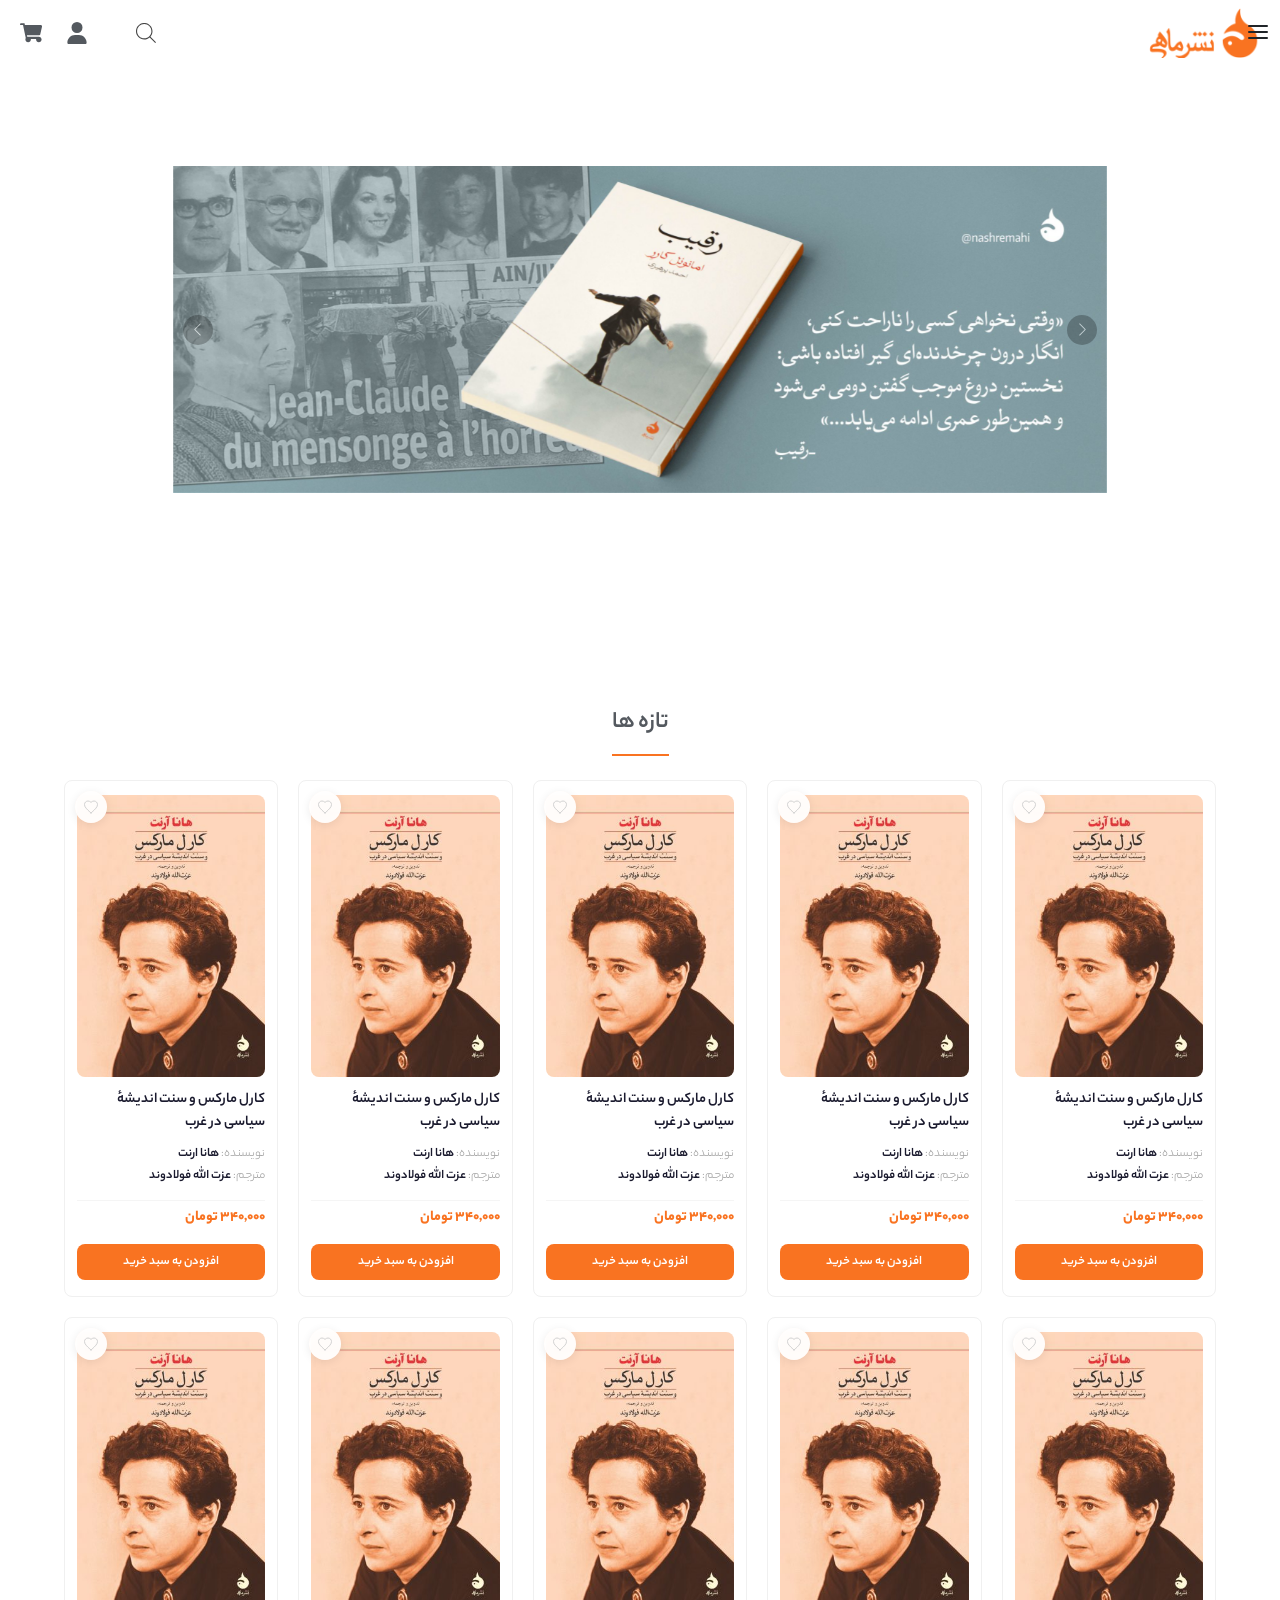
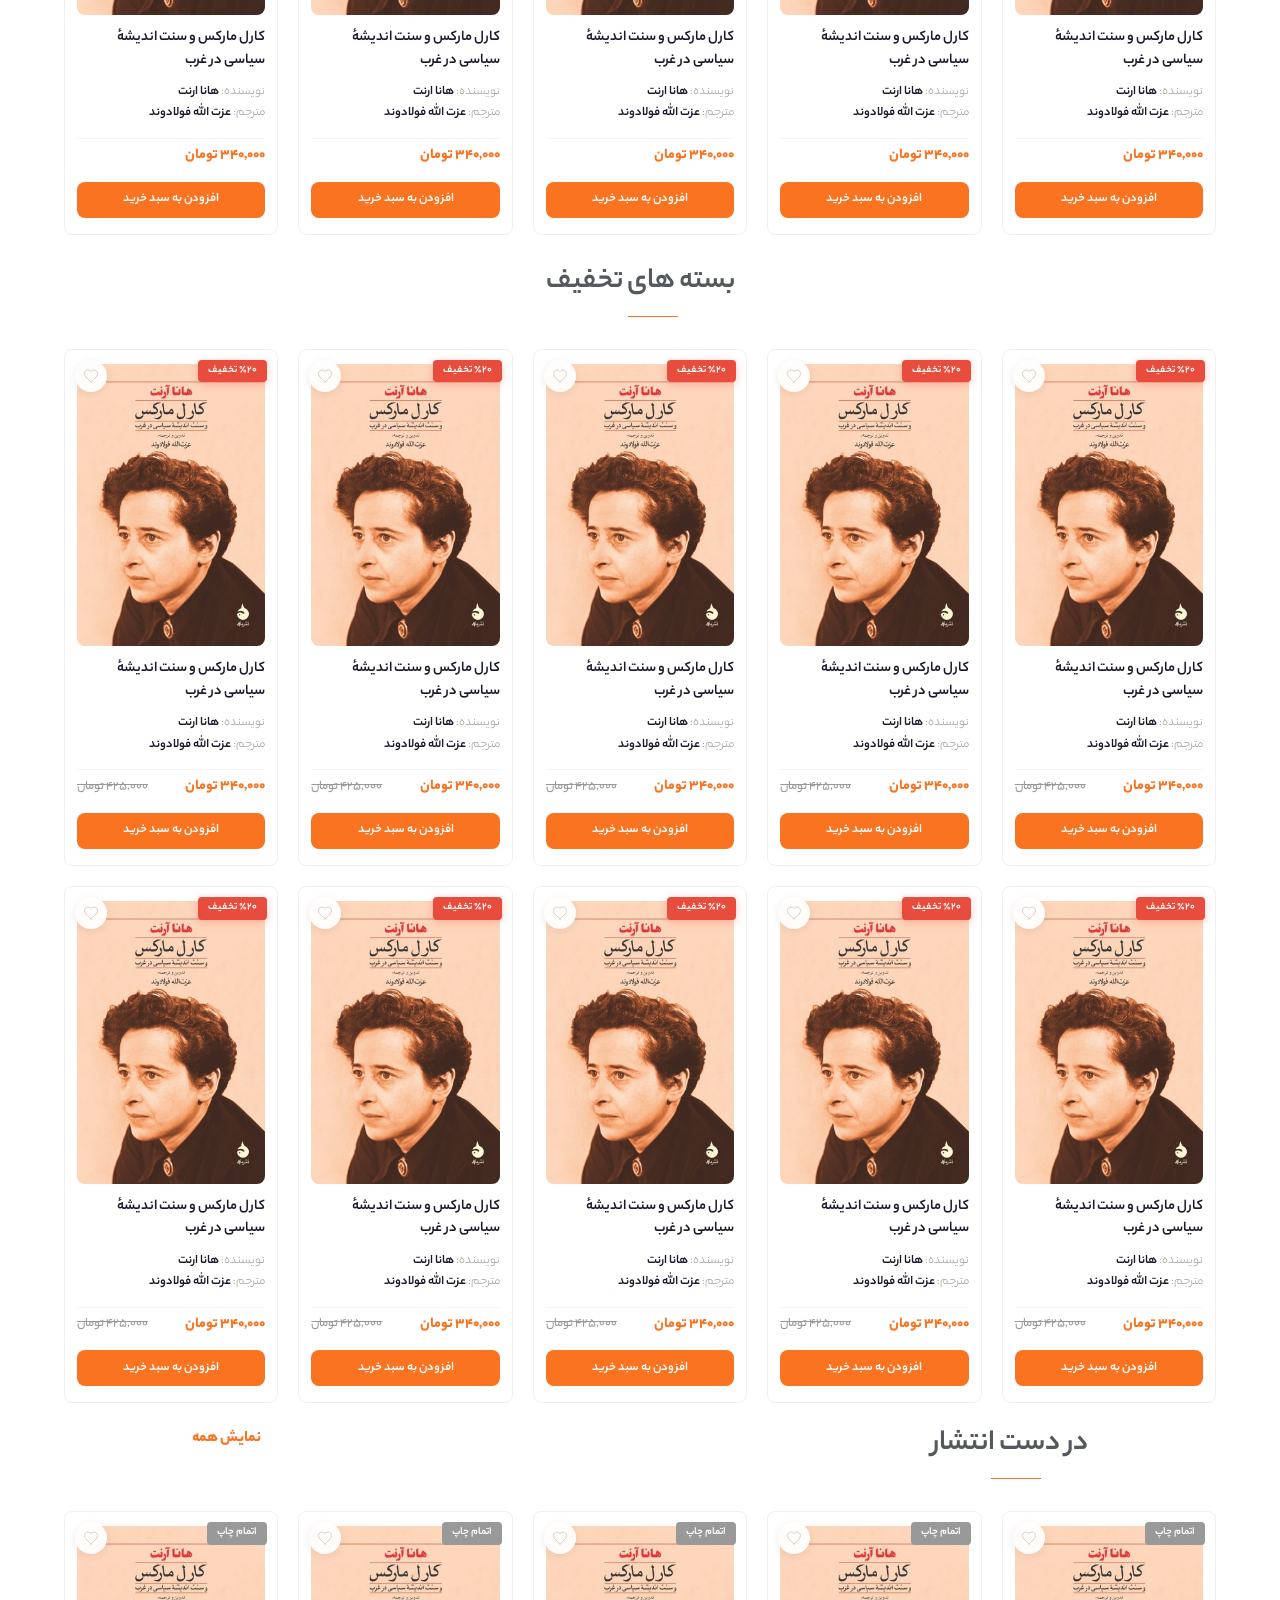
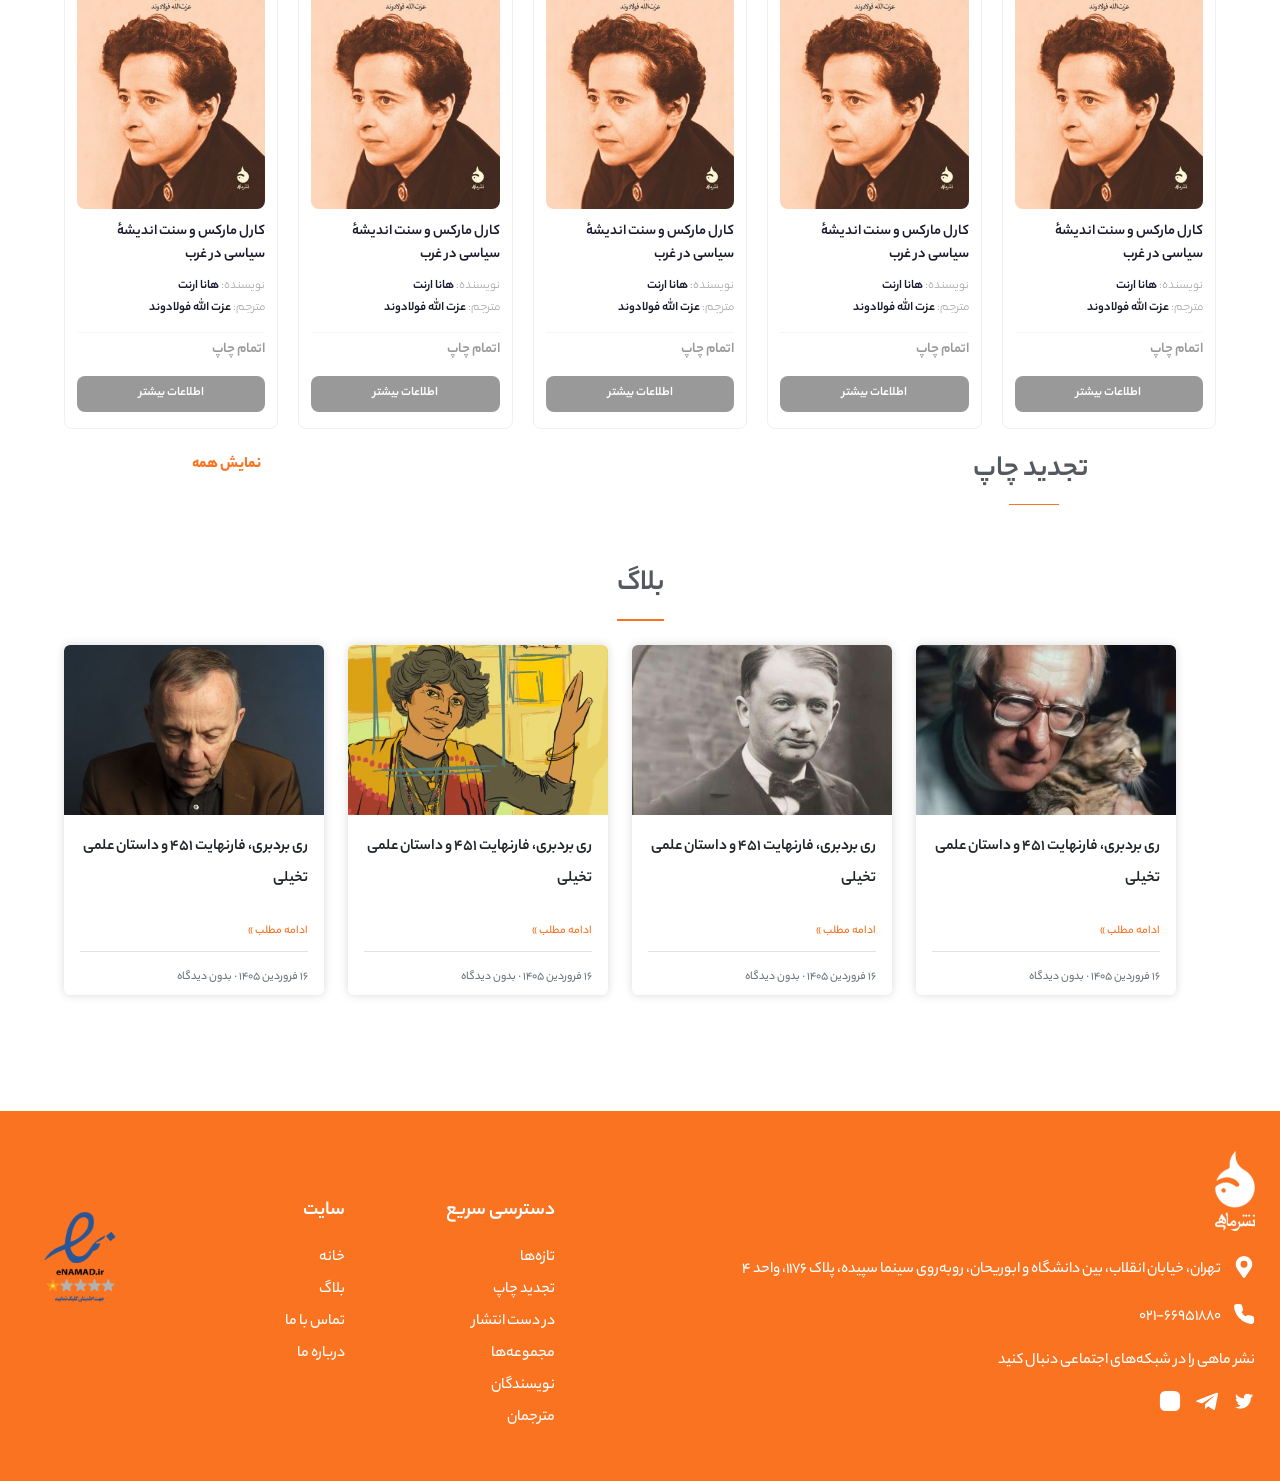
==== commit 006c6b2a: ":" ====
--- a/pages/index.html
+++ b/pages/index.html
@@ -420,46 +420,749 @@
         class="d-flex flex-column justify-content-center align-items-center"
       >
         <h2 class="pb-3 mb-4 font700 fs-4 headerTitle">تازه ها</h2>
-        <div>
+        <ul class="products">
+          <li
+            class="product-cart position-relative d-flex flex-column gap-2 rounded-3"
+          >
+            <!-- تصویر -->
+            <a href="#" class="product-image-link">
+              <img
+                class="bookImage"
+                src="../assets/images/sonat_co1-300x450.jpg"
+                alt="کارل مارکس و سنت اندیشهٔ سیاسی در غرب"
+              />
+            </a>
+
+            <!-- عنوان -->
+            <div class="product-title-wrapper">
+              <a class="text-decoration-none productTitle mainText" href="#">
+                کارل مارکس و سنت اندیشهٔ سیاسی در غرب
+              </a>
+            </div>
+
+            <!-- نویسنده و مترجم -->
+            <div class="product-meta">
+              <div>
+                <span class="font300 translaterText">نویسنده:</span>
+                <strong>هانا ارنت</strong>
+              </div>
+              <div>
+                <span class="font300 translaterText">مترجم:</span>
+                <strong>عزت الله فولادوند</strong>
+              </div>
+            </div>
+
+            <!-- قیمت -->
+            <div class="product-price-wrapper">
+              <div class="price-box">
+                <span class="price">۳۴۰,۰۰۰ تومان</span>
+              </div>
+            </div>
+
+            <!-- دکمه افزودن به سبد خرید (همیشه نمایش داده می‌شود) -->
+            <span
+              class="addToCartBtn shopping rounded-3 d-flex justify-content-center align-items-center"
+            >
+              <a class="text-decoration-none text-white add-cart" href="#"
+                >افزودن به سبد خرید</a
+              >
+            </span>
+
+            <!-- دکمه قلب (همیشه نمایش داده می‌شود) -->
+            <div
+              class="heartSvg bg-white px-2 py-2 d-flex justify-content-center align-items-center"
+            >
+              <svg
+                xmlns="http://www.w3.org/2000/svg"
+                viewBox="0 0 512 512"
+                width="22"
+                height="22"
+                fill="none"
+                stroke="currentColor"
+                stroke-width="32"
+                stroke-linecap="round"
+                stroke-linejoin="round"
+              >
+                <path
+                  d="M256 448l-35-32C118 322 48 259 48 176 48 114 98 64 160 64c35 0 69 17 96 44 27-27 61-44 96-44 62 0 112 50 112 112 0 83-70 146-173 240l-35 32z"
+                />
+              </svg>
+            </div>
+          </li>
+          <li
+            class="product-cart position-relative d-flex flex-column gap-2 rounded-3"
+          >
+            <!-- تصویر -->
+            <a href="#" class="product-image-link">
+              <img
+                class="bookImage"
+                src="../assets/images/sonat_co1-300x450.jpg"
+                alt="کارل مارکس و سنت اندیشهٔ سیاسی در غرب"
+              />
+            </a>
+
+            <!-- عنوان -->
+            <div class="product-title-wrapper">
+              <a class="text-decoration-none productTitle mainText" href="#">
+                کارل مارکس و سنت اندیشهٔ سیاسی در غرب
+              </a>
+            </div>
+
+            <!-- نویسنده و مترجم -->
+            <div class="product-meta">
+              <div>
+                <span class="font300 translaterText">نویسنده:</span>
+                <strong>هانا ارنت</strong>
+              </div>
+              <div>
+                <span class="font300 translaterText">مترجم:</span>
+                <strong>عزت الله فولادوند</strong>
+              </div>
+            </div>
+
+            <!-- قیمت -->
+            <div class="product-price-wrapper">
+              <div class="price-box">
+                <span class="price">۳۴۰,۰۰۰ تومان</span>
+              </div>
+            </div>
+
+            <!-- دکمه افزودن به سبد خرید (همیشه نمایش داده می‌شود) -->
+            <span
+              class="addToCartBtn shopping rounded-3 d-flex justify-content-center align-items-center"
+            >
+              <a class="text-decoration-none text-white add-cart" href="#"
+                >افزودن به سبد خرید</a
+              >
+            </span>
+
+            <!-- دکمه قلب (همیشه نمایش داده می‌شود) -->
+            <div
+              class="heartSvg bg-white px-2 py-2 d-flex justify-content-center align-items-center"
+            >
+              <svg
+                xmlns="http://www.w3.org/2000/svg"
+                viewBox="0 0 512 512"
+                width="22"
+                height="22"
+                fill="none"
+                stroke="currentColor"
+                stroke-width="32"
+                stroke-linecap="round"
+                stroke-linejoin="round"
+              >
+                <path
+                  d="M256 448l-35-32C118 322 48 259 48 176 48 114 98 64 160 64c35 0 69 17 96 44 27-27 61-44 96-44 62 0 112 50 112 112 0 83-70 146-173 240l-35 32z"
+                />
+              </svg>
+            </div>
+          </li>
+          <li
+            class="product-cart position-relative d-flex flex-column gap-2 rounded-3"
+          >
+            <!-- تصویر -->
+            <a href="#" class="product-image-link">
+              <img
+                class="bookImage"
+                src="../assets/images/sonat_co1-300x450.jpg"
+                alt="کارل مارکس و سنت اندیشهٔ سیاسی در غرب"
+              />
+            </a>
+
+            <!-- عنوان -->
+            <div class="product-title-wrapper">
+              <a class="text-decoration-none productTitle mainText" href="#">
+                کارل مارکس و سنت اندیشهٔ سیاسی در غرب
+              </a>
+            </div>
+
+            <!-- نویسنده و مترجم -->
+            <div class="product-meta">
+              <div>
+                <span class="font300 translaterText">نویسنده:</span>
+                <strong>هانا ارنت</strong>
+              </div>
+              <div>
+                <span class="font300 translaterText">مترجم:</span>
+                <strong>عزت الله فولادوند</strong>
+              </div>
+            </div>
+
+            <!-- قیمت -->
+            <div class="product-price-wrapper">
+              <div class="price-box">
+                <span class="price">۳۴۰,۰۰۰ تومان</span>
+              </div>
+            </div>
+
+            <!-- دکمه افزودن به سبد خرید (همیشه نمایش داده می‌شود) -->
+            <span
+              class="addToCartBtn shopping rounded-3 d-flex justify-content-center align-items-center"
+            >
+              <a class="text-decoration-none text-white add-cart" href="#"
+                >افزودن به سبد خرید</a
+              >
+            </span>
+
+            <!-- دکمه قلب (همیشه نمایش داده می‌شود) -->
+            <div
+              class="heartSvg bg-white px-2 py-2 d-flex justify-content-center align-items-center"
+            >
+              <svg
+                xmlns="http://www.w3.org/2000/svg"
+                viewBox="0 0 512 512"
+                width="22"
+                height="22"
+                fill="none"
+                stroke="currentColor"
+                stroke-width="32"
+                stroke-linecap="round"
+                stroke-linejoin="round"
+              >
+                <path
+                  d="M256 448l-35-32C118 322 48 259 48 176 48 114 98 64 160 64c35 0 69 17 96 44 27-27 61-44 96-44 62 0 112 50 112 112 0 83-70 146-173 240l-35 32z"
+                />
+              </svg>
+            </div>
+          </li>
+          <li
+            class="product-cart position-relative d-flex flex-column gap-2 rounded-3"
+          >
+            <!-- تصویر -->
+            <a href="#" class="product-image-link">
+              <img
+                class="bookImage"
+                src="../assets/images/sonat_co1-300x450.jpg"
+                alt="کارل مارکس و سنت اندیشهٔ سیاسی در غرب"
+              />
+            </a>
+
+            <!-- عنوان -->
+            <div class="product-title-wrapper">
+              <a class="text-decoration-none productTitle mainText" href="#">
+                کارل مارکس و سنت اندیشهٔ سیاسی در غرب
+              </a>
+            </div>
+
+            <!-- نویسنده و مترجم -->
+            <div class="product-meta">
+              <div>
+                <span class="font300 translaterText">نویسنده:</span>
+                <strong>هانا ارنت</strong>
+              </div>
+              <div>
+                <span class="font300 translaterText">مترجم:</span>
+                <strong>عزت الله فولادوند</strong>
+              </div>
+            </div>
+
+            <!-- قیمت -->
+            <div class="product-price-wrapper">
+              <div class="price-box">
+                <span class="price">۳۴۰,۰۰۰ تومان</span>
+              </div>
+            </div>
+
+            <!-- دکمه افزودن به سبد خرید (همیشه نمایش داده می‌شود) -->
+            <span
+              class="addToCartBtn shopping rounded-3 d-flex justify-content-center align-items-center"
+            >
+              <a class="text-decoration-none text-white add-cart" href="#"
+                >افزودن به سبد خرید</a
+              >
+            </span>
+
+            <!-- دکمه قلب (همیشه نمایش داده می‌شود) -->
+            <div
+              class="heartSvg bg-white px-2 py-2 d-flex justify-content-center align-items-center"
+            >
+              <svg
+                xmlns="http://www.w3.org/2000/svg"
+                viewBox="0 0 512 512"
+                width="22"
+                height="22"
+                fill="none"
+                stroke="currentColor"
+                stroke-width="32"
+                stroke-linecap="round"
+                stroke-linejoin="round"
+              >
+                <path
+                  d="M256 448l-35-32C118 322 48 259 48 176 48 114 98 64 160 64c35 0 69 17 96 44 27-27 61-44 96-44 62 0 112 50 112 112 0 83-70 146-173 240l-35 32z"
+                />
+              </svg>
+            </div>
+          </li>
+          <li
+            class="product-cart position-relative d-flex flex-column gap-2 rounded-3"
+          >
+            <!-- تصویر -->
+            <a href="#" class="product-image-link">
+              <img
+                class="bookImage"
+                src="../assets/images/sonat_co1-300x450.jpg"
+                alt="کارل مارکس و سنت اندیشهٔ سیاسی در غرب"
+              />
+            </a>
+
+            <!-- عنوان -->
+            <div class="product-title-wrapper">
+              <a class="text-decoration-none productTitle mainText" href="#">
+                کارل مارکس و سنت اندیشهٔ سیاسی در غرب
+              </a>
+            </div>
+
+            <!-- نویسنده و مترجم -->
+            <div class="product-meta">
+              <div>
+                <span class="font300 translaterText">نویسنده:</span>
+                <strong>هانا ارنت</strong>
+              </div>
+              <div>
+                <span class="font300 translaterText">مترجم:</span>
+                <strong>عزت الله فولادوند</strong>
+              </div>
+            </div>
+
+            <!-- قیمت -->
+            <div class="product-price-wrapper">
+              <div class="price-box">
+                <span class="price">۳۴۰,۰۰۰ تومان</span>
+              </div>
+            </div>
+
+            <!-- دکمه افزودن به سبد خرید (همیشه نمایش داده می‌شود) -->
+            <span
+              class="addToCartBtn shopping rounded-3 d-flex justify-content-center align-items-center"
+            >
+              <a class="text-decoration-none text-white add-cart" href="#"
+                >افزودن به سبد خرید</a
+              >
+            </span>
+
+            <!-- دکمه قلب (همیشه نمایش داده می‌شود) -->
+            <div
+              class="heartSvg bg-white px-2 py-2 d-flex justify-content-center align-items-center"
+            >
+              <svg
+                xmlns="http://www.w3.org/2000/svg"
+                viewBox="0 0 512 512"
+                width="22"
+                height="22"
+                fill="none"
+                stroke="currentColor"
+                stroke-width="32"
+                stroke-linecap="round"
+                stroke-linejoin="round"
+              >
+                <path
+                  d="M256 448l-35-32C118 322 48 259 48 176 48 114 98 64 160 64c35 0 69 17 96 44 27-27 61-44 96-44 62 0 112 50 112 112 0 83-70 146-173 240l-35 32z"
+                />
+              </svg>
+            </div>
+          </li>
+          <li
+            class="product-cart position-relative d-flex flex-column gap-2 rounded-3"
+          >
+            <!-- تصویر -->
+            <a href="#" class="product-image-link">
+              <img
+                class="bookImage"
+                src="../assets/images/sonat_co1-300x450.jpg"
+                alt="کارل مارکس و سنت اندیشهٔ سیاسی در غرب"
+              />
+            </a>
+
+            <!-- عنوان -->
+            <div class="product-title-wrapper">
+              <a class="text-decoration-none productTitle mainText" href="#">
+                کارل مارکس و سنت اندیشهٔ سیاسی در غرب
+              </a>
+            </div>
+
+            <!-- نویسنده و مترجم -->
+            <div class="product-meta">
+              <div>
+                <span class="font300 translaterText">نویسنده:</span>
+                <strong>هانا ارنت</strong>
+              </div>
+              <div>
+                <span class="font300 translaterText">مترجم:</span>
+                <strong>عزت الله فولادوند</strong>
+              </div>
+            </div>
+
+            <!-- قیمت -->
+            <div class="product-price-wrapper">
+              <div class="price-box">
+                <span class="price">۳۴۰,۰۰۰ تومان</span>
+              </div>
+            </div>
+
+            <!-- دکمه افزودن به سبد خرید (همیشه نمایش داده می‌شود) -->
+            <span
+              class="addToCartBtn shopping rounded-3 d-flex justify-content-center align-items-center"
+            >
+              <a class="text-decoration-none text-white add-cart" href="#"
+                >افزودن به سبد خرید</a
+              >
+            </span>
+
+            <!-- دکمه قلب (همیشه نمایش داده می‌شود) -->
+            <div
+              class="heartSvg bg-white px-2 py-2 d-flex justify-content-center align-items-center"
+            >
+              <svg
+                xmlns="http://www.w3.org/2000/svg"
+                viewBox="0 0 512 512"
+                width="22"
+                height="22"
+                fill="none"
+                stroke="currentColor"
+                stroke-width="32"
+                stroke-linecap="round"
+                stroke-linejoin="round"
+              >
+                <path
+                  d="M256 448l-35-32C118 322 48 259 48 176 48 114 98 64 160 64c35 0 69 17 96 44 27-27 61-44 96-44 62 0 112 50 112 112 0 83-70 146-173 240l-35 32z"
+                />
+              </svg>
+            </div>
+          </li>
+          <li
+            class="product-cart position-relative d-flex flex-column gap-2 rounded-3"
+          >
+            <!-- تصویر -->
+            <a href="#" class="product-image-link">
+              <img
+                class="bookImage"
+                src="../assets/images/sonat_co1-300x450.jpg"
+                alt="کارل مارکس و سنت اندیشهٔ سیاسی در غرب"
+              />
+            </a>
+
+            <!-- عنوان -->
+            <div class="product-title-wrapper">
+              <a class="text-decoration-none productTitle mainText" href="#">
+                کارل مارکس و سنت اندیشهٔ سیاسی در غرب
+              </a>
+            </div>
+
+            <!-- نویسنده و مترجم -->
+            <div class="product-meta">
+              <div>
+                <span class="font300 translaterText">نویسنده:</span>
+                <strong>هانا ارنت</strong>
+              </div>
+              <div>
+                <span class="font300 translaterText">مترجم:</span>
+                <strong>عزت الله فولادوند</strong>
+              </div>
+            </div>
+
+            <!-- قیمت -->
+            <div class="product-price-wrapper">
+              <div class="price-box">
+                <span class="price">۳۴۰,۰۰۰ تومان</span>
+              </div>
+            </div>
+
+            <!-- دکمه افزودن به سبد خرید (همیشه نمایش داده می‌شود) -->
+            <span
+              class="addToCartBtn shopping rounded-3 d-flex justify-content-center align-items-center"
+            >
+              <a class="text-decoration-none text-white add-cart" href="#"
+                >افزودن به سبد خرید</a
+              >
+            </span>
+
+            <!-- دکمه قلب (همیشه نمایش داده می‌شود) -->
+            <div
+              class="heartSvg bg-white px-2 py-2 d-flex justify-content-center align-items-center"
+            >
+              <svg
+                xmlns="http://www.w3.org/2000/svg"
+                viewBox="0 0 512 512"
+                width="22"
+                height="22"
+                fill="none"
+                stroke="currentColor"
+                stroke-width="32"
+                stroke-linecap="round"
+                stroke-linejoin="round"
+              >
+                <path
+                  d="M256 448l-35-32C118 322 48 259 48 176 48 114 98 64 160 64c35 0 69 17 96 44 27-27 61-44 96-44 62 0 112 50 112 112 0 83-70 146-173 240l-35 32z"
+                />
+              </svg>
+            </div>
+          </li>
+          <li
+            class="product-cart position-relative d-flex flex-column gap-2 rounded-3"
+          >
+            <!-- تصویر -->
+            <a href="#" class="product-image-link">
+              <img
+                class="bookImage"
+                src="../assets/images/sonat_co1-300x450.jpg"
+                alt="کارل مارکس و سنت اندیشهٔ سیاسی در غرب"
+              />
+            </a>
+
+            <!-- عنوان -->
+            <div class="product-title-wrapper">
+              <a class="text-decoration-none productTitle mainText" href="#">
+                کارل مارکس و سنت اندیشهٔ سیاسی در غرب
+              </a>
+            </div>
+
+            <!-- نویسنده و مترجم -->
+            <div class="product-meta">
+              <div>
+                <span class="font300 translaterText">نویسنده:</span>
+                <strong>هانا ارنت</strong>
+              </div>
+              <div>
+                <span class="font300 translaterText">مترجم:</span>
+                <strong>عزت الله فولادوند</strong>
+              </div>
+            </div>
+
+            <!-- قیمت -->
+            <div class="product-price-wrapper">
+              <div class="price-box">
+                <span class="price">۳۴۰,۰۰۰ تومان</span>
+              </div>
+            </div>
+
+            <!-- دکمه افزودن به سبد خرید (همیشه نمایش داده می‌شود) -->
+            <span
+              class="addToCartBtn shopping rounded-3 d-flex justify-content-center align-items-center"
+            >
+              <a class="text-decoration-none text-white add-cart" href="#"
+                >افزودن به سبد خرید</a
+              >
+            </span>
+
+            <!-- دکمه قلب (همیشه نمایش داده می‌شود) -->
+            <div
+              class="heartSvg bg-white px-2 py-2 d-flex justify-content-center align-items-center"
+            >
+              <svg
+                xmlns="http://www.w3.org/2000/svg"
+                viewBox="0 0 512 512"
+                width="22"
+                height="22"
+                fill="none"
+                stroke="currentColor"
+                stroke-width="32"
+                stroke-linecap="round"
+                stroke-linejoin="round"
+              >
+                <path
+                  d="M256 448l-35-32C118 322 48 259 48 176 48 114 98 64 160 64c35 0 69 17 96 44 27-27 61-44 96-44 62 0 112 50 112 112 0 83-70 146-173 240l-35 32z"
+                />
+              </svg>
+            </div>
+          </li>
+          <li
+            class="product-cart position-relative d-flex flex-column gap-2 rounded-3"
+          >
+            <!-- تصویر -->
+            <a href="#" class="product-image-link">
+              <img
+                class="bookImage"
+                src="../assets/images/sonat_co1-300x450.jpg"
+                alt="کارل مارکس و سنت اندیشهٔ سیاسی در غرب"
+              />
+            </a>
+
+            <!-- عنوان -->
+            <div class="product-title-wrapper">
+              <a class="text-decoration-none productTitle mainText" href="#">
+                کارل مارکس و سنت اندیشهٔ سیاسی در غرب
+              </a>
+            </div>
+
+            <!-- نویسنده و مترجم -->
+            <div class="product-meta">
+              <div>
+                <span class="font300 translaterText">نویسنده:</span>
+                <strong>هانا ارنت</strong>
+              </div>
+              <div>
+                <span class="font300 translaterText">مترجم:</span>
+                <strong>عزت الله فولادوند</strong>
+              </div>
+            </div>
+
+            <!-- قیمت -->
+            <div class="product-price-wrapper">
+              <div class="price-box">
+                <span class="price">۳۴۰,۰۰۰ تومان</span>
+              </div>
+            </div>
+
+            <!-- دکمه افزودن به سبد خرید (همیشه نمایش داده می‌شود) -->
+            <span
+              class="addToCartBtn shopping rounded-3 d-flex justify-content-center align-items-center"
+            >
+              <a class="text-decoration-none text-white add-cart" href="#"
+                >افزودن به سبد خرید</a
+              >
+            </span>
+
+            <!-- دکمه قلب (همیشه نمایش داده می‌شود) -->
+            <div
+              class="heartSvg bg-white px-2 py-2 d-flex justify-content-center align-items-center"
+            >
+              <svg
+                xmlns="http://www.w3.org/2000/svg"
+                viewBox="0 0 512 512"
+                width="22"
+                height="22"
+                fill="none"
+                stroke="currentColor"
+                stroke-width="32"
+                stroke-linecap="round"
+                stroke-linejoin="round"
+              >
+                <path
+                  d="M256 448l-35-32C118 322 48 259 48 176 48 114 98 64 160 64c35 0 69 17 96 44 27-27 61-44 96-44 62 0 112 50 112 112 0 83-70 146-173 240l-35 32z"
+                />
+              </svg>
+            </div>
+          </li>
+          <li
+            class="product-cart position-relative d-flex flex-column gap-2 rounded-3"
+          >
+            <!-- تصویر -->
+            <a href="#" class="product-image-link">
+              <img
+                class="bookImage"
+                src="../assets/images/sonat_co1-300x450.jpg"
+                alt="کارل مارکس و سنت اندیشهٔ سیاسی در غرب"
+              />
+            </a>
+
+            <!-- عنوان -->
+            <div class="product-title-wrapper">
+              <a class="text-decoration-none productTitle mainText" href="#">
+                کارل مارکس و سنت اندیشهٔ سیاسی در غرب
+              </a>
+            </div>
+
+            <!-- نویسنده و مترجم -->
+            <div class="product-meta">
+              <div>
+                <span class="font300 translaterText">نویسنده:</span>
+                <strong>هانا ارنت</strong>
+              </div>
+              <div>
+                <span class="font300 translaterText">مترجم:</span>
+                <strong>عزت الله فولادوند</strong>
+              </div>
+            </div>
+
+            <!-- قیمت -->
+            <div class="product-price-wrapper">
+              <div class="price-box">
+                <span class="price">۳۴۰,۰۰۰ تومان</span>
+              </div>
+            </div>
+
+            <!-- دکمه افزودن به سبد خرید (همیشه نمایش داده می‌شود) -->
+            <span
+              class="addToCartBtn shopping rounded-3 d-flex justify-content-center align-items-center"
+            >
+              <a class="text-decoration-none text-white add-cart" href="#"
+                >افزودن به سبد خرید</a
+              >
+            </span>
+
+            <!-- دکمه قلب (همیشه نمایش داده می‌شود) -->
+            <div
+              class="heartSvg bg-white px-2 py-2 d-flex justify-content-center align-items-center"
+            >
+              <svg
+                xmlns="http://www.w3.org/2000/svg"
+                viewBox="0 0 512 512"
+                width="22"
+                height="22"
+                fill="none"
+                stroke="currentColor"
+                stroke-width="32"
+                stroke-linecap="round"
+                stroke-linejoin="round"
+              >
+                <path
+                  d="M256 448l-35-32C118 322 48 259 48 176 48 114 98 64 160 64c35 0 69 17 96 44 27-27 61-44 96-44 62 0 112 50 112 112 0 83-70 146-173 240l-35 32z"
+                />
+              </svg>
+            </div>
+          </li>
+        </ul>
+      </section>
+      <section>
+        <div
+          class="mainTitle d-flex justify-content-center flex-column align-items-center gap-4"
+        >
+          <h2 class="h2 discountTitle">بسته های تخفیف</h2>
           <ul class="products">
             <li
-              class="product-cart position-relative d-flex flex-column gap-3 rounded-3"
-            >
-              <a href="">
+              class="product-cart position-relative d-flex flex-column gap-2 rounded-3 has-discount"
+            >
+              <!-- برچسب تخفیف -->
+              <span class="discount-badge">٪۲۰ تخفیف</span>
+
+              <!-- تصویر -->
+              <a href="#" class="product-image-link">
                 <img
-                  class="whiteBookImage"
+                  class="bookImage"
                   src="../assets/images/sonat_co1-300x450.jpg"
-                  alt=""
-                />
-              </a>
-              <div>
-                <a class="text-decoration-none mainText productTitle" href="">
-                  کارل مارکس و سنت اندیشهٔ سیاسی در غرب</a
-                >
-              </div>
-              <div>
+                  alt="کارل مارکس و سنت اندیشهٔ سیاسی در غرب"
+                />
+              </a>
+
+              <!-- عنوان -->
+              <div class="product-title-wrapper">
+                <a class="text-decoration-none productTitle mainText" href="#">
+                  کارل مارکس و سنت اندیشهٔ سیاسی در غرب
+                </a>
+              </div>
+
+              <!-- نویسنده و مترجم -->
+              <div class="product-meta">
                 <div>
                   <span class="font300 translaterText">نویسنده:</span>
                   <strong>هانا ارنت</strong>
                 </div>
                 <div>
                   <span class="font300 translaterText">مترجم:</span>
-                  <strong> عزت الله فولادوند</strong>
-                </div>
-              </div>
-              <p class="d-flex flex-column align-items-end discountBox">
-                <span class="fw-bold mainText" class="price"
-                  >340,000 تومان</span
-                >
-              </p>
+                  <strong>عزت الله فولادوند</strong>
+                </div>
+              </div>
+
+              <!-- قیمت با تخفیف -->
+              <div class="product-price-wrapper">
+                <div class="price-box">
+                  <span class="price-old">۴۲۵,۰۰۰ تومان</span>
+                  <span class="price">۳۴۰,۰۰۰ تومان</span>
+                </div>
+              </div>
+
+              <!-- دکمه افزودن به سبد خرید -->
               <span
-                class="addToCartBtn font900 mainBg d-none shopping rounded-3 d-flex justify-content-center align-items-center"
-                ><a class="text-decoration-none text-white add-cart" href=""
+                class="addToCartBtn shopping rounded-3 d-flex justify-content-center align-items-center"
+              >
+                <a class="text-decoration-none text-white add-cart" href="#"
                   >افزودن به سبد خرید</a
-                ></span
-              >
+                >
+              </span>
+
+              <!-- دکمه قلب -->
               <div
-                class="heartSvg bg-white px-2 py-2 d-none justify-content-center align-items-center"
+                class="heartSvg bg-white px-2 py-2 d-flex justify-content-center align-items-center"
               >
                 <svg
                   xmlns="http://www.w3.org/2000/svg"
@@ -479,45 +1182,59 @@
               </div>
             </li>
             <li
-              class="product-cart position-relative d-flex flex-column gap-3 rounded-3"
-            >
-              <a href="">
+              class="product-cart position-relative d-flex flex-column gap-2 rounded-3 has-discount"
+            >
+              <!-- برچسب تخفیف -->
+              <span class="discount-badge">٪۲۰ تخفیف</span>
+
+              <!-- تصویر -->
+              <a href="#" class="product-image-link">
                 <img
                   class="bookImage"
-                  src="../assets/images/baran_co1-300x450.jpg"
-                  alt=""
-                />
-              </a>
-              <div>
-                <a class="text-decoration-none productTitle mainText" href="">
-                  بشنو از باران</a
-                >
-              </div>
-
-              <div>
+                  src="../assets/images/sonat_co1-300x450.jpg"
+                  alt="کارل مارکس و سنت اندیشهٔ سیاسی در غرب"
+                />
+              </a>
+
+              <!-- عنوان -->
+              <div class="product-title-wrapper">
+                <a class="text-decoration-none productTitle mainText" href="#">
+                  کارل مارکس و سنت اندیشهٔ سیاسی در غرب
+                </a>
+              </div>
+
+              <!-- نویسنده و مترجم -->
+              <div class="product-meta">
                 <div>
                   <span class="font300 translaterText">نویسنده:</span>
-                  <strong> میشل ابر</strong>
+                  <strong>هانا ارنت</strong>
                 </div>
                 <div>
                   <span class="font300 translaterText">مترجم:</span>
-                  <strong> قاسم مٍِؤمنی</strong>
-                </div>
-              </div>
-
-              <p class="d-flex flex-column align-items-end discountBox">
-                <span class="fw-bold mainText" class="price"
-                  >110,000 تومان</span
-                >
-              </p>
+                  <strong>عزت الله فولادوند</strong>
+                </div>
+              </div>
+
+              <!-- قیمت با تخفیف -->
+              <div class="product-price-wrapper">
+                <div class="price-box">
+                  <span class="price-old">۴۲۵,۰۰۰ تومان</span>
+                  <span class="price">۳۴۰,۰۰۰ تومان</span>
+                </div>
+              </div>
+
+              <!-- دکمه افزودن به سبد خرید -->
               <span
-                class="addToCartBtn d-none shopping rounded-3 d-flex justify-content-center align-items-center"
-                ><a class="text-decoration-none text-white add-cart" href=""
+                class="addToCartBtn shopping rounded-3 d-flex justify-content-center align-items-center"
+              >
+                <a class="text-decoration-none text-white add-cart" href="#"
                   >افزودن به سبد خرید</a
-                ></span
-              >
+                >
+              </span>
+
+              <!-- دکمه قلب -->
               <div
-                class="heartSvg bg-white px-2 py-2 d-none justify-content-center align-items-center"
+                class="heartSvg bg-white px-2 py-2 d-flex justify-content-center align-items-center"
               >
                 <svg
                   xmlns="http://www.w3.org/2000/svg"
@@ -537,43 +1254,59 @@
               </div>
             </li>
             <li
-              class="product-cart position-relative d-flex flex-column gap-3 rounded-3"
-            >
-              <a href="">
+              class="product-cart position-relative d-flex flex-column gap-2 rounded-3 has-discount"
+            >
+              <!-- برچسب تخفیف -->
+              <span class="discount-badge">٪۲۰ تخفیف</span>
+
+              <!-- تصویر -->
+              <a href="#" class="product-image-link">
                 <img
                   class="bookImage"
-                  src="../assets/images/ghute_co1-300x450.jpg"
-                  alt=""
-                />
-              </a>
-              <div>
-                <a class="text-decoration-none mainTex productTitle" href="">
-                  غوطه در اب</a
-                >
-              </div>
-
-              <div>
-                <div>
-                  <span class="bookTitle">نویسنده:</span>
-                  <strong> لیدیا چوکوفسکایا</strong>
+                  src="../assets/images/sonat_co1-300x450.jpg"
+                  alt="کارل مارکس و سنت اندیشهٔ سیاسی در غرب"
+                />
+              </a>
+
+              <!-- عنوان -->
+              <div class="product-title-wrapper">
+                <a class="text-decoration-none productTitle mainText" href="#">
+                  کارل مارکس و سنت اندیشهٔ سیاسی در غرب
+                </a>
+              </div>
+
+              <!-- نویسنده و مترجم -->
+              <div class="product-meta">
+                <div>
+                  <span class="font300 translaterText">نویسنده:</span>
+                  <strong>هانا ارنت</strong>
                 </div>
                 <div>
                   <span class="font300 translaterText">مترجم:</span>
-                  <strong> آبتین گلکار</strong>
-                </div>
-              </div>
-
-              <p class="d-flex flex-column align-items-end discountBox">
-                <span class="fw-bold mainText" class="price">اتمام چاپ</span>
-              </p>
+                  <strong>عزت الله فولادوند</strong>
+                </div>
+              </div>
+
+              <!-- قیمت با تخفیف -->
+              <div class="product-price-wrapper">
+                <div class="price-box">
+                  <span class="price-old">۴۲۵,۰۰۰ تومان</span>
+                  <span class="price">۳۴۰,۰۰۰ تومان</span>
+                </div>
+              </div>
+
+              <!-- دکمه افزودن به سبد خرید -->
               <span
-                class="addToCartBtn d-none shopping rounded-3 d-flex justify-content-center align-items-center"
-                ><a class="text-decoration-none text-white" href="">
-                  اطلاعات بیشتر
-                </a></span
-              >
+                class="addToCartBtn shopping rounded-3 d-flex justify-content-center align-items-center"
+              >
+                <a class="text-decoration-none text-white add-cart" href="#"
+                  >افزودن به سبد خرید</a
+                >
+              </span>
+
+              <!-- دکمه قلب -->
               <div
-                class="heartSvg bg-white px-2 py-2 d-none justify-content-center align-items-center"
+                class="heartSvg bg-white px-2 py-2 d-flex justify-content-center align-items-center"
               >
                 <svg
                   xmlns="http://www.w3.org/2000/svg"
@@ -593,45 +1326,59 @@
               </div>
             </li>
             <li
-              class="product-cart position-relative d-flex flex-column gap-3 rounded-3"
-            >
-              <a href="">
+              class="product-cart position-relative d-flex flex-column gap-2 rounded-3 has-discount"
+            >
+              <!-- برچسب تخفیف -->
+              <span class="discount-badge">٪۲۰ تخفیف</span>
+
+              <!-- تصویر -->
+              <a href="#" class="product-image-link">
                 <img
                   class="bookImage"
-                  src="../assets/images/flsfmvjh_co1-300x450.jpg"
-                  alt=""
-                />
-              </a>
-              <div>
-                <a class="text-decoration-none mainText productTitle" href="">
-                  فلسفه‌ی مواجهه با دیگری
+                  src="../assets/images/sonat_co1-300x450.jpg"
+                  alt="کارل مارکس و سنت اندیشهٔ سیاسی در غرب"
+                />
+              </a>
+
+              <!-- عنوان -->
+              <div class="product-title-wrapper">
+                <a class="text-decoration-none productTitle mainText" href="#">
+                  کارل مارکس و سنت اندیشهٔ سیاسی در غرب
                 </a>
               </div>
 
-              <div>
-                <div>
-                  <span class="bookTitle">نویسنده:</span>
-                  <strong> شارل چین</strong>
+              <!-- نویسنده و مترجم -->
+              <div class="product-meta">
+                <div>
+                  <span class="font300 translaterText">نویسنده:</span>
+                  <strong>هانا ارنت</strong>
                 </div>
                 <div>
                   <span class="font300 translaterText">مترجم:</span>
-                  <strong> قاسم مٍِؤمنی</strong>
-                </div>
-              </div>
-
-              <p class="d-flex flex-column align-items-end discountBox">
-                <span class="fw-bold mainText" class="price"
-                  >330,000 تومان</span
-                >
-              </p>
+                  <strong>عزت الله فولادوند</strong>
+                </div>
+              </div>
+
+              <!-- قیمت با تخفیف -->
+              <div class="product-price-wrapper">
+                <div class="price-box">
+                  <span class="price-old">۴۲۵,۰۰۰ تومان</span>
+                  <span class="price">۳۴۰,۰۰۰ تومان</span>
+                </div>
+              </div>
+
+              <!-- دکمه افزودن به سبد خرید -->
               <span
-                class="addToCartBtn d-none shopping rounded-3 d-flex justify-content-center align-items-center"
-                ><a class="text-decoration-none text-white add-cart" href=""
+                class="addToCartBtn shopping rounded-3 d-flex justify-content-center align-items-center"
+              >
+                <a class="text-decoration-none text-white add-cart" href="#"
                   >افزودن به سبد خرید</a
-                ></span
-              >
+                >
+              </span>
+
+              <!-- دکمه قلب -->
               <div
-                class="heartSvg bg-white px-2 py-2 d-none justify-content-center align-items-center"
+                class="heartSvg bg-white px-2 py-2 d-flex justify-content-center align-items-center"
               >
                 <svg
                   xmlns="http://www.w3.org/2000/svg"
@@ -651,46 +1398,59 @@
               </div>
             </li>
             <li
-              class="product-cart position-relative d-flex flex-column gap-3 rounded-3"
-            >
-              <a href="">
+              class="product-cart position-relative d-flex flex-column gap-2 rounded-3 has-discount"
+            >
+              <!-- برچسب تخفیف -->
+              <span class="discount-badge">٪۲۰ تخفیف</span>
+
+              <!-- تصویر -->
+              <a href="#" class="product-image-link">
                 <img
                   class="bookImage"
-                  src="../assets/images/fesad_co1-300x450.jpg"
-                  alt=""
-                />
-              </a>
-              <div>
-                <a class="text-decoration-none mainText productTitle" href="">
-                  فساد</a
-                >
-              </div>
-
-              <div>
-                <div>
-                  <span class="bookTitle">نویسنده:</span>
-                  <strong> لزلی هولمز</strong>
-                </div>
-
+                  src="../assets/images/sonat_co1-300x450.jpg"
+                  alt="کارل مارکس و سنت اندیشهٔ سیاسی در غرب"
+                />
+              </a>
+
+              <!-- عنوان -->
+              <div class="product-title-wrapper">
+                <a class="text-decoration-none productTitle mainText" href="#">
+                  کارل مارکس و سنت اندیشهٔ سیاسی در غرب
+                </a>
+              </div>
+
+              <!-- نویسنده و مترجم -->
+              <div class="product-meta">
+                <div>
+                  <span class="font300 translaterText">نویسنده:</span>
+                  <strong>هانا ارنت</strong>
+                </div>
                 <div>
                   <span class="font300 translaterText">مترجم:</span>
-                  <strong> مصطفی رضایی</strong>
-                </div>
-              </div>
-
-              <p class="d-flex flex-column align-items-end discountBox">
-                <span class="fw-bold mainText" class="price"
-                  >420,000 تومان</span
-                >
-              </p>
+                  <strong>عزت الله فولادوند</strong>
+                </div>
+              </div>
+
+              <!-- قیمت با تخفیف -->
+              <div class="product-price-wrapper">
+                <div class="price-box">
+                  <span class="price-old">۴۲۵,۰۰۰ تومان</span>
+                  <span class="price">۳۴۰,۰۰۰ تومان</span>
+                </div>
+              </div>
+
+              <!-- دکمه افزودن به سبد خرید -->
               <span
-                class="addToCartBtn d-none shopping rounded-3 d-flex justify-content-center align-items-center"
-                ><a class="text-decoration-none text-white add-cart" href=""
+                class="addToCartBtn shopping rounded-3 d-flex justify-content-center align-items-center"
+              >
+                <a class="text-decoration-none text-white add-cart" href="#"
                   >افزودن به سبد خرید</a
-                ></span
-              >
+                >
+              </span>
+
+              <!-- دکمه قلب -->
               <div
-                class="heartSvg bg-white px-2 py-2 d-none justify-content-center align-items-center"
+                class="heartSvg bg-white px-2 py-2 d-flex justify-content-center align-items-center"
               >
                 <svg
                   xmlns="http://www.w3.org/2000/svg"
@@ -710,45 +1470,59 @@
               </div>
             </li>
             <li
-              class="product-cart position-relative d-flex flex-column gap-3 rounded-3"
-            >
-              <a href="">
+              class="product-cart position-relative d-flex flex-column gap-2 rounded-3 has-discount"
+            >
+              <!-- برچسب تخفیف -->
+              <span class="discount-badge">٪۲۰ تخفیف</span>
+
+              <!-- تصویر -->
+              <a href="#" class="product-image-link">
                 <img
                   class="bookImage"
-                  src="../assets/images/zibamm_co1-300x450.jpg"
-                  alt=""
-                />
-              </a>
-              <div>
-                <a class="text-decoration-none mainText productTitle" href="">
-                  زیبایی شناسی</a
-                >
-              </div>
-
-              <div>
-                <div>
-                  <span class="bookTitle">نویسنده:</span>
-                  <strong> بنس نانی</strong>
+                  src="../assets/images/sonat_co1-300x450.jpg"
+                  alt="کارل مارکس و سنت اندیشهٔ سیاسی در غرب"
+                />
+              </a>
+
+              <!-- عنوان -->
+              <div class="product-title-wrapper">
+                <a class="text-decoration-none productTitle mainText" href="#">
+                  کارل مارکس و سنت اندیشهٔ سیاسی در غرب
+                </a>
+              </div>
+
+              <!-- نویسنده و مترجم -->
+              <div class="product-meta">
+                <div>
+                  <span class="font300 translaterText">نویسنده:</span>
+                  <strong>هانا ارنت</strong>
                 </div>
                 <div>
                   <span class="font300 translaterText">مترجم:</span>
-                  <strong> محمد رضا ابولقاسمی</strong>
-                </div>
-              </div>
-
-              <p class="d-flex flex-column align-items-end discountBox">
-                <span class="fw-bold mainText" class="price"
-                  >350,000 تومان</span
-                >
-              </p>
+                  <strong>عزت الله فولادوند</strong>
+                </div>
+              </div>
+
+              <!-- قیمت با تخفیف -->
+              <div class="product-price-wrapper">
+                <div class="price-box">
+                  <span class="price-old">۴۲۵,۰۰۰ تومان</span>
+                  <span class="price">۳۴۰,۰۰۰ تومان</span>
+                </div>
+              </div>
+
+              <!-- دکمه افزودن به سبد خرید -->
               <span
-                class="addToCartBtn d-none shopping rounded-3 d-flex justify-content-center align-items-center"
-                ><a class="text-decoration-none text-white add-cart" href=""
+                class="addToCartBtn shopping rounded-3 d-flex justify-content-center align-items-center"
+              >
+                <a class="text-decoration-none text-white add-cart" href="#"
                   >افزودن به سبد خرید</a
-                ></span
-              >
+                >
+              </span>
+
+              <!-- دکمه قلب -->
               <div
-                class="heartSvg bg-white px-2 py-2 d-none justify-content-center align-items-center"
+                class="heartSvg bg-white px-2 py-2 d-flex justify-content-center align-items-center"
               >
                 <svg
                   xmlns="http://www.w3.org/2000/svg"
@@ -768,45 +1542,59 @@
               </div>
             </li>
             <li
-              class="product-cart position-relative d-flex flex-column gap-3 rounded-3"
-            >
-              <a href="">
+              class="product-cart position-relative d-flex flex-column gap-2 rounded-3 has-discount"
+            >
+              <!-- برچسب تخفیف -->
+              <span class="discount-badge">٪۲۰ تخفیف</span>
+
+              <!-- تصویر -->
+              <a href="#" class="product-image-link">
                 <img
                   class="bookImage"
-                  src="../assets/images/denj_co1-300x450.jpg"
-                  alt=""
-                />
-              </a>
-              <div>
-                <a class="text-decoration-none productTitle mainText" href="">
-                  خیابانی دنج در قلب مسکو</a
-                >
-              </div>
-
-              <div>
-                <div>
-                  <span class="bookTitle">نویسنده:</span>
-                  <strong> میخاییل آسارگین</strong>
+                  src="../assets/images/sonat_co1-300x450.jpg"
+                  alt="کارل مارکس و سنت اندیشهٔ سیاسی در غرب"
+                />
+              </a>
+
+              <!-- عنوان -->
+              <div class="product-title-wrapper">
+                <a class="text-decoration-none productTitle mainText" href="#">
+                  کارل مارکس و سنت اندیشهٔ سیاسی در غرب
+                </a>
+              </div>
+
+              <!-- نویسنده و مترجم -->
+              <div class="product-meta">
+                <div>
+                  <span class="font300 translaterText">نویسنده:</span>
+                  <strong>هانا ارنت</strong>
                 </div>
                 <div>
                   <span class="font300 translaterText">مترجم:</span>
-                  <strong> ابتین گلکار</strong>
-                </div>
-              </div>
-
-              <p class="d-flex flex-column align-items-end discountBox">
-                <span class="fw-bold mainText" class="price"
-                  >340,000 تومان</span
-                >
-              </p>
+                  <strong>عزت الله فولادوند</strong>
+                </div>
+              </div>
+
+              <!-- قیمت با تخفیف -->
+              <div class="product-price-wrapper">
+                <div class="price-box">
+                  <span class="price-old">۴۲۵,۰۰۰ تومان</span>
+                  <span class="price">۳۴۰,۰۰۰ تومان</span>
+                </div>
+              </div>
+
+              <!-- دکمه افزودن به سبد خرید -->
               <span
-                class="addToCartBtn d-none shopping rounded-3 d-flex justify-content-center align-items-center"
-                ><a class="text-decoration-none text-white add-cart" href=""
+                class="addToCartBtn shopping rounded-3 d-flex justify-content-center align-items-center"
+              >
+                <a class="text-decoration-none text-white add-cart" href="#"
                   >افزودن به سبد خرید</a
-                ></span
-              >
+                >
+              </span>
+
+              <!-- دکمه قلب -->
               <div
-                class="heartSvg bg-white px-2 py-2 d-none justify-content-center align-items-center"
+                class="heartSvg bg-white px-2 py-2 d-flex justify-content-center align-items-center"
               >
                 <svg
                   xmlns="http://www.w3.org/2000/svg"
@@ -826,45 +1614,59 @@
               </div>
             </li>
             <li
-              class="product-cart position-relative d-flex flex-column gap-3 rounded-3"
-            >
-              <a href="">
+              class="product-cart position-relative d-flex flex-column gap-2 rounded-3 has-discount"
+            >
+              <!-- برچسب تخفیف -->
+              <span class="discount-badge">٪۲۰ تخفیف</span>
+
+              <!-- تصویر -->
+              <a href="#" class="product-image-link">
                 <img
                   class="bookImage"
-                  src="../assets/images/arman_co1-300x450.jpg"
-                  alt=""
-                />
-              </a>
-              <div>
-                <a class="text-decoration-none productTitle mainText" href="">
-                  ارمان</a
-                >
-              </div>
-
-              <div>
-                <div>
-                  <span class="bookTitle">نویسنده:</span>
-                  <strong> امانوئل بوو</strong>
+                  src="../assets/images/sonat_co1-300x450.jpg"
+                  alt="کارل مارکس و سنت اندیشهٔ سیاسی در غرب"
+                />
+              </a>
+
+              <!-- عنوان -->
+              <div class="product-title-wrapper">
+                <a class="text-decoration-none productTitle mainText" href="#">
+                  کارل مارکس و سنت اندیشهٔ سیاسی در غرب
+                </a>
+              </div>
+
+              <!-- نویسنده و مترجم -->
+              <div class="product-meta">
+                <div>
+                  <span class="font300 translaterText">نویسنده:</span>
+                  <strong>هانا ارنت</strong>
                 </div>
                 <div>
                   <span class="font300 translaterText">مترجم:</span>
-                  <strong> قاسم مٍِؤمنی</strong>
-                </div>
-              </div>
-
-              <p class="d-flex flex-column align-items-end discountBox">
-                <span class="fw-bold mainText" class="price"
-                  >240,000 تومان</span
-                >
-              </p>
+                  <strong>عزت الله فولادوند</strong>
+                </div>
+              </div>
+
+              <!-- قیمت با تخفیف -->
+              <div class="product-price-wrapper">
+                <div class="price-box">
+                  <span class="price-old">۴۲۵,۰۰۰ تومان</span>
+                  <span class="price">۳۴۰,۰۰۰ تومان</span>
+                </div>
+              </div>
+
+              <!-- دکمه افزودن به سبد خرید -->
               <span
-                class="addToCartBtn d-none shopping rounded-3 d-flex justify-content-center align-items-center"
-                ><a class="text-decoration-none text-white add-cart" href=""
+                class="addToCartBtn shopping rounded-3 d-flex justify-content-center align-items-center"
+              >
+                <a class="text-decoration-none text-white add-cart" href="#"
                   >افزودن به سبد خرید</a
-                ></span
-              >
+                >
+              </span>
+
+              <!-- دکمه قلب -->
               <div
-                class="heartSvg bg-white px-2 py-2 d-none justify-content-center align-items-center"
+                class="heartSvg bg-white px-2 py-2 d-flex justify-content-center align-items-center"
               >
                 <svg
                   xmlns="http://www.w3.org/2000/svg"
@@ -884,45 +1686,59 @@
               </div>
             </li>
             <li
-              class="product-cart position-relative d-flex flex-column gap-3 rounded-3"
-            >
-              <a href="">
+              class="product-cart position-relative d-flex flex-column gap-2 rounded-3 has-discount"
+            >
+              <!-- برچسب تخفیف -->
+              <span class="discount-badge">٪۲۰ تخفیف</span>
+
+              <!-- تصویر -->
+              <a href="#" class="product-image-link">
                 <img
                   class="bookImage"
-                  src="../assets/images/Exir_co1-300x450.jpg"
-                  alt=""
-                />
-              </a>
-              <div>
-                <a class="text-decoration-none productTitle mainText" href="">
-                  سه اکسیر</a
-                >
-              </div>
-
-              <div>
-                <div>
-                  <span class="bookTitle">نویسنده:</span>
-                  <strong> آرتور شنیتسلر</strong>
+                  src="../assets/images/sonat_co1-300x450.jpg"
+                  alt="کارل مارکس و سنت اندیشهٔ سیاسی در غرب"
+                />
+              </a>
+
+              <!-- عنوان -->
+              <div class="product-title-wrapper">
+                <a class="text-decoration-none productTitle mainText" href="#">
+                  کارل مارکس و سنت اندیشهٔ سیاسی در غرب
+                </a>
+              </div>
+
+              <!-- نویسنده و مترجم -->
+              <div class="product-meta">
+                <div>
+                  <span class="font300 translaterText">نویسنده:</span>
+                  <strong>هانا ارنت</strong>
                 </div>
                 <div>
                   <span class="font300 translaterText">مترجم:</span>
-                  <strong> علی اصغر حداد</strong>
-                </div>
-              </div>
-
-              <p class="d-flex flex-column align-items-end discountBox">
-                <span class="fw-bold mainText" class="price"
-                  >340,000 تومان</span
-                >
-              </p>
+                  <strong>عزت الله فولادوند</strong>
+                </div>
+              </div>
+
+              <!-- قیمت با تخفیف -->
+              <div class="product-price-wrapper">
+                <div class="price-box">
+                  <span class="price-old">۴۲۵,۰۰۰ تومان</span>
+                  <span class="price">۳۴۰,۰۰۰ تومان</span>
+                </div>
+              </div>
+
+              <!-- دکمه افزودن به سبد خرید -->
               <span
-                class="addToCartBtn d-none shopping rounded-3 d-flex justify-content-center align-items-center"
-                ><a class="text-decoration-none text-white add-cart" href=""
+                class="addToCartBtn shopping rounded-3 d-flex justify-content-center align-items-center"
+              >
+                <a class="text-decoration-none text-white add-cart" href="#"
                   >افزودن به سبد خرید</a
-                ></span
-              >
+                >
+              </span>
+
+              <!-- دکمه قلب -->
               <div
-                class="heartSvg bg-white px-2 py-2 d-none justify-content-center align-items-center"
+                class="heartSvg bg-white px-2 py-2 d-flex justify-content-center align-items-center"
               >
                 <svg
                   xmlns="http://www.w3.org/2000/svg"
@@ -942,46 +1758,59 @@
               </div>
             </li>
             <li
-              class="product-cart position-relative d-flex flex-column gap-3 rounded-3"
-            >
-              <a href="">
+              class="product-cart position-relative d-flex flex-column gap-2 rounded-3 has-discount"
+            >
+              <!-- برچسب تخفیف -->
+              <span class="discount-badge">٪۲۰ تخفیف</span>
+
+              <!-- تصویر -->
+              <a href="#" class="product-image-link">
                 <img
                   class="bookImage"
-                  src="../assets/images/raqib_co1-300x450.jpg"
-                  alt=""
-                />
-              </a>
-              <div>
-                <a class="text-decoration-none productTitle mainText" href="">
-                  رقیب</a
-                >
-              </div>
-
-              <div>
-                <div>
-                  <span class="bookTitle">نویسنده:</span>
-                  <strong> امانوئل کارر</strong>
-                </div>
-
+                  src="../assets/images/sonat_co1-300x450.jpg"
+                  alt="کارل مارکس و سنت اندیشهٔ سیاسی در غرب"
+                />
+              </a>
+
+              <!-- عنوان -->
+              <div class="product-title-wrapper">
+                <a class="text-decoration-none productTitle mainText" href="#">
+                  کارل مارکس و سنت اندیشهٔ سیاسی در غرب
+                </a>
+              </div>
+
+              <!-- نویسنده و مترجم -->
+              <div class="product-meta">
+                <div>
+                  <span class="font300 translaterText">نویسنده:</span>
+                  <strong>هانا ارنت</strong>
+                </div>
                 <div>
                   <span class="font300 translaterText">مترجم:</span>
-                  <strong> احمد پرهیزی</strong>
-                </div>
-              </div>
-
-              <p class="d-flex flex-column align-items-end discountBox">
-                <span class="fw-bold mainText" class="price"
-                  >280,000 تومان</span
-                >
-              </p>
+                  <strong>عزت الله فولادوند</strong>
+                </div>
+              </div>
+
+              <!-- قیمت با تخفیف -->
+              <div class="product-price-wrapper">
+                <div class="price-box">
+                  <span class="price-old">۴۲۵,۰۰۰ تومان</span>
+                  <span class="price">۳۴۰,۰۰۰ تومان</span>
+                </div>
+              </div>
+
+              <!-- دکمه افزودن به سبد خرید -->
               <span
-                class="addToCartBtn d-none shopping rounded-3 d-flex justify-content-center align-items-center"
-                ><a class="text-decoration-none text-white add-cart" href=""
+                class="addToCartBtn shopping rounded-3 d-flex justify-content-center align-items-center"
+              >
+                <a class="text-decoration-none text-white add-cart" href="#"
                   >افزودن به سبد خرید</a
-                ></span
-              >
+                >
+              </span>
+
+              <!-- دکمه قلب -->
               <div
-                class="heartSvg bg-white px-2 py-2 d-none justify-content-center align-items-center"
+                class="heartSvg bg-white px-2 py-2 d-flex justify-content-center align-items-center"
               >
                 <svg
                   xmlns="http://www.w3.org/2000/svg"
@@ -1000,46 +1829,69 @@
                 </svg>
               </div>
             </li>
+          </ul>
+          <div
+            class="mainTitle d-flex justify-content-between gap-5 align-items-evenly position-relative mainSectionText"
+          >
+            <h2 class="h2">در دست انتشار</h2>
+            <a class="text-decoration-none font900 showAll mainText" href=""
+              >نمایش همه</a
+            >
+          </div>
+          <ul class="products">
             <li
-              class="product-cart position-relative d-flex flex-column gap-3 rounded-3"
-            >
-              <a href="">
+              class="product-cart position-relative d-flex flex-column gap-2 rounded-3 out-of-stock"
+            >
+              <!-- برچسب اتمام چاپ -->
+              <span class="out-of-stock-badge">اتمام چاپ</span>
+
+              <!-- تصویر -->
+              <a href="#" class="product-image-link">
                 <img
                   class="bookImage"
-                  src="../assets/images/etemad_co1-300x450.jpg"
-                  alt=""
-                />
-              </a>
-              <div>
-                <a class="text-decoration-none productTitle mainText" href="">
-                  فلسفه‌ی اعتماد به نفس</a
-                >
-              </div>
-
-              <div>
-                <div>
-                  <span class="bookTitle">نویسنده:</span>
-                  <strong>شارل پین</strong>
+                  src="../assets/images/sonat_co1-300x450.jpg"
+                  alt="کارل مارکس و سنت اندیشهٔ سیاسی در غرب"
+                />
+              </a>
+
+              <!-- عنوان -->
+              <div class="product-title-wrapper">
+                <a class="text-decoration-none productTitle mainText" href="#">
+                  کارل مارکس و سنت اندیشهٔ سیاسی در غرب
+                </a>
+              </div>
+
+              <!-- نویسنده و مترجم -->
+              <div class="product-meta">
+                <div>
+                  <span class="font300 translaterText">نویسنده:</span>
+                  <strong>هانا ارنت</strong>
                 </div>
                 <div>
                   <span class="font300 translaterText">مترجم:</span>
-                  <strong> عزت الله فولادوند</strong>
-                </div>
-              </div>
-
-              <p class="d-flex flex-column align-items-end discountBox">
-                <span class="fw-bold mainText" class="price"
-                  >340,000 تومان</span
-                >
-              </p>
+                  <strong>عزت الله فولادوند</strong>
+                </div>
+              </div>
+
+              <!-- قیمت -->
+              <div class="product-price-wrapper">
+                <div class="price-box">
+                  <span class="price out-of-stock">اتمام چاپ</span>
+                </div>
+              </div>
+
+              <!-- دکمه اطلاعات بیشتر -->
               <span
-                class="addToCartBtn d-none shopping rounded-3 d-flex justify-content-center align-items-center"
-                ><a class="text-decoration-none text-white add-cart" href=""
-                  >افزودن به سبد خرید</a
-                ></span
-              >
+                class="addToCartBtn out-of-stock-btn rounded-3 d-flex justify-content-center align-items-center"
+              >
+                <a class="text-decoration-none text-white" href="#"
+                  >اطلاعات بیشتر</a
+                >
+              </span>
+
+              <!-- دکمه قلب -->
               <div
-                class="heartSvg bg-white px-2 py-2 d-none justify-content-center align-items-center"
+                class="heartSvg bg-white px-2 py-2 d-flex justify-content-center align-items-center"
               >
                 <svg
                   xmlns="http://www.w3.org/2000/svg"
@@ -1059,45 +1911,58 @@
               </div>
             </li>
             <li
-              class="product-cart position-relative d-flex flex-column gap-3 rounded-3"
-            >
-              <a href="">
+              class="product-cart position-relative d-flex flex-column gap-2 rounded-3 out-of-stock"
+            >
+              <!-- برچسب اتمام چاپ -->
+              <span class="out-of-stock-badge">اتمام چاپ</span>
+
+              <!-- تصویر -->
+              <a href="#" class="product-image-link">
                 <img
                   class="bookImage"
-                  src="../assets/images/sumo_co1-300x450.jpg"
-                  alt=""
-                />
-              </a>
-              <div>
-                <a class="text-decoration-none productTitle mainText" href="">
-                  سوموی گاو</a
-                >
-              </div>
-
-              <div>
-                <div>
-                  <span class="bookTitle">نویسنده:</span>
-                  <strong> یاسوشی اینوئه</strong>
+                  src="../assets/images/sonat_co1-300x450.jpg"
+                  alt="کارل مارکس و سنت اندیشهٔ سیاسی در غرب"
+                />
+              </a>
+
+              <!-- عنوان -->
+              <div class="product-title-wrapper">
+                <a class="text-decoration-none productTitle mainText" href="#">
+                  کارل مارکس و سنت اندیشهٔ سیاسی در غرب
+                </a>
+              </div>
+
+              <!-- نویسنده و مترجم -->
+              <div class="product-meta">
+                <div>
+                  <span class="font300 translaterText">نویسنده:</span>
+                  <strong>هانا ارنت</strong>
                 </div>
                 <div>
                   <span class="font300 translaterText">مترجم:</span>
-                  <strong> علیرضا شفیعی‌نسب</strong>
-                </div>
-              </div>
-
-              <p class="d-flex flex-column align-items-end discountBox">
-                <span class="fw-bold mainText" class="price"
-                  >340,000 تومان</span
-                >
-              </p>
+                  <strong>عزت الله فولادوند</strong>
+                </div>
+              </div>
+
+              <!-- قیمت -->
+              <div class="product-price-wrapper">
+                <div class="price-box">
+                  <span class="price out-of-stock">اتمام چاپ</span>
+                </div>
+              </div>
+
+              <!-- دکمه اطلاعات بیشتر -->
               <span
-                class="addToCartBtn d-none shopping rounded-3 d-flex justify-content-center align-items-center"
-                ><a class="text-decoration-none text-white add-cart" href=""
-                  >افزودن به سبد خرید</a
-                ></span
-              >
+                class="addToCartBtn out-of-stock-btn rounded-3 d-flex justify-content-center align-items-center"
+              >
+                <a class="text-decoration-none text-white" href="#"
+                  >اطلاعات بیشتر</a
+                >
+              </span>
+
+              <!-- دکمه قلب -->
               <div
-                class="heartSvg bg-white px-2 py-2 d-none justify-content-center align-items-center"
+                class="heartSvg bg-white px-2 py-2 d-flex justify-content-center align-items-center"
               >
                 <svg
                   xmlns="http://www.w3.org/2000/svg"
@@ -1117,46 +1982,58 @@
               </div>
             </li>
             <li
-              class="product-cart position-relative d-flex flex-column gap-3 rounded-3"
-            >
-              <a href="">
+              class="product-cart position-relative d-flex flex-column gap-2 rounded-3 out-of-stock"
+            >
+              <!-- برچسب اتمام چاپ -->
+              <span class="out-of-stock-badge">اتمام چاپ</span>
+
+              <!-- تصویر -->
+              <a href="#" class="product-image-link">
                 <img
                   class="bookImage"
-                  src="../assets/images/frznd_co1-300x450.jpg"
-                  alt=""
-                />
-              </a>
-              <div>
-                <a class="text-decoration-none productTitle mainText" href="">
-                  بازگشت فرزند و بِکُن-لبرویِر</a
-                >
-              </div>
-
-              <div>
-                <div>
-                  <span class="bookTitle">نویسنده:</span>
-                  <strong> امانوئل بوو</strong>
-                </div>
-
+                  src="../assets/images/sonat_co1-300x450.jpg"
+                  alt="کارل مارکس و سنت اندیشهٔ سیاسی در غرب"
+                />
+              </a>
+
+              <!-- عنوان -->
+              <div class="product-title-wrapper">
+                <a class="text-decoration-none productTitle mainText" href="#">
+                  کارل مارکس و سنت اندیشهٔ سیاسی در غرب
+                </a>
+              </div>
+
+              <!-- نویسنده و مترجم -->
+              <div class="product-meta">
+                <div>
+                  <span class="font300 translaterText">نویسنده:</span>
+                  <strong>هانا ارنت</strong>
+                </div>
                 <div>
                   <span class="font300 translaterText">مترجم:</span>
-                  <strong> قاسم مٍِؤمنی</strong>
-                </div>
-              </div>
-
-              <p class="d-flex flex-column align-items-end discountBox">
-                <span class="fw-bold mainText" class="price"
-                  >340,000 تومان</span
-                >
-              </p>
+                  <strong>عزت الله فولادوند</strong>
+                </div>
+              </div>
+
+              <!-- قیمت -->
+              <div class="product-price-wrapper">
+                <div class="price-box">
+                  <span class="price out-of-stock">اتمام چاپ</span>
+                </div>
+              </div>
+
+              <!-- دکمه اطلاعات بیشتر -->
               <span
-                class="addToCartBtn d-none shopping rounded-3 d-flex justify-content-center align-items-center"
-                ><a class="text-decoration-none text-white add-cart" href=""
-                  >افزودن به سبد خرید</a
-                ></span
-              >
+                class="addToCartBtn out-of-stock-btn rounded-3 d-flex justify-content-center align-items-center"
+              >
+                <a class="text-decoration-none text-white" href="#"
+                  >اطلاعات بیشتر</a
+                >
+              </span>
+
+              <!-- دکمه قلب -->
               <div
-                class="heartSvg bg-white px-2 py-2 d-none justify-content-center align-items-center"
+                class="heartSvg bg-white px-2 py-2 d-flex justify-content-center align-items-center"
               >
                 <svg
                   xmlns="http://www.w3.org/2000/svg"
@@ -1176,131 +2053,58 @@
               </div>
             </li>
             <li
-              class="product-cart position-relative d-flex flex-column gap-3 rounded-3"
-            >
-              <a href="">
+              class="product-cart position-relative d-flex flex-column gap-2 rounded-3 out-of-stock"
+            >
+              <!-- برچسب اتمام چاپ -->
+              <span class="out-of-stock-badge">اتمام چاپ</span>
+
+              <!-- تصویر -->
+              <a href="#" class="product-image-link">
                 <img
                   class="bookImage"
-                  src="../assets/images/darpch_co1-300x450.jpg"
-                  alt=""
-                />
-              </a>
-              <div>
-                <a class="text-decoration-none productTitle mainText" href="">
-                  درباره‌ی پیچیدگی</a
-                >
-              </div>
-
-              <div>
-                <div>
-                  <span class="bookTitle">نویسنده:</span>
-                  <strong> نیل تایس</strong>
+                  src="../assets/images/sonat_co1-300x450.jpg"
+                  alt="کارل مارکس و سنت اندیشهٔ سیاسی در غرب"
+                />
+              </a>
+
+              <!-- عنوان -->
+              <div class="product-title-wrapper">
+                <a class="text-decoration-none productTitle mainText" href="#">
+                  کارل مارکس و سنت اندیشهٔ سیاسی در غرب
+                </a>
+              </div>
+
+              <!-- نویسنده و مترجم -->
+              <div class="product-meta">
+                <div>
+                  <span class="font300 translaterText">نویسنده:</span>
+                  <strong>هانا ارنت</strong>
                 </div>
                 <div>
                   <span class="font300 translaterText">مترجم:</span>
-                  <strong> محمدابراهیم محجوب</strong>
-                </div>
-              </div>
-
-              <p class="d-flex flex-column align-items-end discountBox">
-                <span class="fw-bold mainText" class="price"
-                  >340,000 تومان</span
-                >
-              </p>
+                  <strong>عزت الله فولادوند</strong>
+                </div>
+              </div>
+
+              <!-- قیمت -->
+              <div class="product-price-wrapper">
+                <div class="price-box">
+                  <span class="price out-of-stock">اتمام چاپ</span>
+                </div>
+              </div>
+
+              <!-- دکمه اطلاعات بیشتر -->
               <span
-                class="addToCartBtn d-none shopping rounded-3 d-flex justify-content-center align-items-center"
-                ><a class="text-decoration-none text-white add-cart" href=""
-                  >افزودن به سبد خرید</a
-                ></span
-              >
-            </li>
-            <li
-              class="product-cart position-relative d-flex flex-column gap-3 rounded-3"
-            >
-              <a href="">
-                <img
-                  class="bookImage"
-                  src="../assets/images/dehkde_co1-300x450.jpg"
-                  alt=""
-                />
-              </a>
-              <div>
-                <a class="text-decoration-none productTitle mainText" href="">
-                  پزشک دهکده</a
-                >
-              </div>
-
-              <div>
-                <div>
-                  <span class="bookTitle">نویسنده:</span>
-                  <strong> فرانتس کافکا</strong>
-                </div>
-                <div>
-                  <span class="font300 translaterText">مترجم:</span>
-                  <strong> علی‌اصغر حداد</strong>
-                </div>
-              </div>
-
-              <p class="d-flex flex-column align-items-end discountBox">
-                <span class="fw-bold mainText" class="price"
-                  >340,000 تومان</span
-                >
-              </p>
-              <span
-                class="addToCartBtn d-none shopping rounded-3 d-flex justify-content-center align-items-center"
-                ><a class="text-decoration-none text-white add-cart" href=""
-                  >افزودن به سبد خرید</a
-                ></span
-              >
-            </li>
-          </ul>
-        </div>
-      </section>
-      <section>
-        <div
-          class="mainTitle d-flex justify-content-center flex-column align-items-center gap-4"
-        >
-          <h2 class="h2 discountTitle">بسته های تخفیف</h2>
-          <ul class="products">
-            <li
-              class="product-cart hasDiscount position-relative d-flex flex-column gap-3 rounded-3"
-            >
-              <a href="">
-                <img
-                  class="bookImage"
-                  src="../assets/images/buden_c1-300x450.jpg"
-                  alt=""
-                />
-              </a>
-              <div>
-                <a class="text-decoration-none productTitle mainText" href="">
-                  پزشک دهکده</a
-                >
-              </div>
-              <div>
-                <div>
-                  <span class="bookTitle">نویسنده:</span>
-                  <strong> فرانتس کافکا</strong>
-                </div>
-                <div>
-                  <span class="font300 translaterText">مترجم:</span>
-                  <strong> علی‌اصغر حداد</strong>
-                </div>
-              </div>
-              <p class="d-flex flex-column align-items-end discountBox">
-                <del class="text-secondary">420,000 تومان</del>
-                <span class="fw-bold mainText" class="price"
-                  >340,000 تومان</span
-                >
-              </p>
-              <span
-                class="addToCartBtn d-none shopping rounded-3 d-flex justify-content-center align-items-center"
-                ><a class="text-decoration-none text-white add-cart" href=""
-                  >افزودن به سبد خرید</a
-                ></span
-              >
+                class="addToCartBtn out-of-stock-btn rounded-3 d-flex justify-content-center align-items-center"
+              >
+                <a class="text-decoration-none text-white" href="#"
+                  >اطلاعات بیشتر</a
+                >
+              </span>
+
+              <!-- دکمه قلب -->
               <div
-                class="heartSvg bg-white px-2 py-2 d-none justify-content-center align-items-center"
+                class="heartSvg bg-white px-2 py-2 d-flex justify-content-center align-items-center"
               >
                 <svg
                   xmlns="http://www.w3.org/2000/svg"
@@ -1320,44 +2124,58 @@
               </div>
             </li>
             <li
-              class="product-cart hasDiscount position-relative d-flex flex-column gap-3 rounded-3"
-            >
-              <a href="">
+              class="product-cart position-relative d-flex flex-column gap-2 rounded-3 out-of-stock"
+            >
+              <!-- برچسب اتمام چاپ -->
+              <span class="out-of-stock-badge">اتمام چاپ</span>
+
+              <!-- تصویر -->
+              <a href="#" class="product-image-link">
                 <img
                   class="bookImage"
-                  src="../assets/images/buden_c1-300x450.jpg"
-                  alt=""
-                />
-              </a>
-              <div>
-                <a class="text-decoration-none productTitle mainText" href="">
-                  پزشک دهکده</a
-                >
-              </div>
-              <div>
-                <div>
-                  <span class="bookTitle">نویسنده:</span>
-                  <strong> فرانتس کافکا</strong>
+                  src="../assets/images/sonat_co1-300x450.jpg"
+                  alt="کارل مارکس و سنت اندیشهٔ سیاسی در غرب"
+                />
+              </a>
+
+              <!-- عنوان -->
+              <div class="product-title-wrapper">
+                <a class="text-decoration-none productTitle mainText" href="#">
+                  کارل مارکس و سنت اندیشهٔ سیاسی در غرب
+                </a>
+              </div>
+
+              <!-- نویسنده و مترجم -->
+              <div class="product-meta">
+                <div>
+                  <span class="font300 translaterText">نویسنده:</span>
+                  <strong>هانا ارنت</strong>
                 </div>
                 <div>
                   <span class="font300 translaterText">مترجم:</span>
-                  <strong> علی‌اصغر حداد</strong>
-                </div>
-              </div>
-              <p class="d-flex flex-column align-items-end discountBox">
-                <del class="text-secondary">420,000 تومان</del>
-                <span class="fw-bold mainText" class="price"
-                  >340,000 تومان</span
-                >
-              </p>
+                  <strong>عزت الله فولادوند</strong>
+                </div>
+              </div>
+
+              <!-- قیمت -->
+              <div class="product-price-wrapper">
+                <div class="price-box">
+                  <span class="price out-of-stock">اتمام چاپ</span>
+                </div>
+              </div>
+
+              <!-- دکمه اطلاعات بیشتر -->
               <span
-                class="addToCartBtn d-none shopping rounded-3 d-flex justify-content-center align-items-center"
-                ><a class="text-decoration-none text-white add-cart" href=""
-                  >افزودن به سبد خرید</a
-                ></span
-              >
+                class="addToCartBtn out-of-stock-btn rounded-3 d-flex justify-content-center align-items-center"
+              >
+                <a class="text-decoration-none text-white" href="#"
+                  >اطلاعات بیشتر</a
+                >
+              </span>
+
+              <!-- دکمه قلب -->
               <div
-                class="heartSvg bg-white px-2 py-2 d-none justify-content-center align-items-center"
+                class="heartSvg bg-white px-2 py-2 d-flex justify-content-center align-items-center"
               >
                 <svg
                   xmlns="http://www.w3.org/2000/svg"
@@ -1376,817 +2194,7 @@
                 </svg>
               </div>
             </li>
-            <li
-              class="product-cart hasDiscount position-relative d-flex flex-column gap-3 rounded-3"
-            >
-              <a href="">
-                <img
-                  class="bookImage"
-                  src="../assets/images/buden_c1-300x450.jpg"
-                  alt=""
-                />
-              </a>
-              <div>
-                <a class="text-decoration-none productTitle mainText" href="">
-                  پزشک دهکده</a
-                >
-              </div>
-              <div>
-                <div>
-                  <span class="bookTitle">نویسنده:</span>
-                  <strong> فرانتس کافکا</strong>
-                </div>
-                <div>
-                  <span class="font300 translaterText">مترجم:</span>
-                  <strong> علی‌اصغر حداد</strong>
-                </div>
-              </div>
-              <p class="d-flex flex-column align-items-end discountBox">
-                <del class="text-secondary">420,000 تومان</del>
-                <span class="fw-bold mainText" class="price"
-                  >340,000 تومان</span
-                >
-              </p>
-              <span
-                class="addToCartBtn d-none shopping rounded-3 d-flex justify-content-center align-items-center"
-                ><a class="text-decoration-none text-white add-cart" href=""
-                  >افزودن به سبد خرید</a
-                ></span
-              >
-              <div
-                class="heartSvg bg-white px-2 py-2 d-none justify-content-center align-items-center"
-              >
-                <svg
-                  xmlns="http://www.w3.org/2000/svg"
-                  viewBox="0 0 512 512"
-                  width="22"
-                  height="22"
-                  fill="none"
-                  stroke="currentColor"
-                  stroke-width="32"
-                  stroke-linecap="round"
-                  stroke-linejoin="round"
-                >
-                  <path
-                    d="M256 448l-35-32C118 322 48 259 48 176 48 114 98 64 160 64c35 0 69 17 96 44 27-27 61-44 96-44 62 0 112 50 112 112 0 83-70 146-173 240l-35 32z"
-                  />
-                </svg>
-              </div>
-            </li>
-            <li
-              class="product-cart hasDiscount position-relative d-flex flex-column gap-3 rounded-3"
-            >
-              <a href="">
-                <img
-                  class="bookImage"
-                  src="../assets/images/buden_c1-300x450.jpg"
-                  alt=""
-                />
-              </a>
-              <div>
-                <a class="text-decoration-none productTitle mainText" href="">
-                  پزشک دهکده</a
-                >
-              </div>
-              <div>
-                <div>
-                  <span class="bookTitle">نویسنده:</span>
-                  <strong> فرانتس کافکا</strong>
-                </div>
-                <div>
-                  <span class="font300 translaterText">مترجم:</span>
-                  <strong> علی‌اصغر حداد</strong>
-                </div>
-              </div>
-              <p class="d-flex flex-column align-items-end discountBox">
-                <del class="text-secondary">420,000 تومان</del>
-                <span class="fw-bold mainText" class="price"
-                  >340,000 تومان</span
-                >
-              </p>
-              <span
-                class="addToCartBtn d-none shopping rounded-3 d-flex justify-content-center align-items-center"
-                ><a class="text-decoration-none text-white add-cart" href=""
-                  >افزودن به سبد خرید</a
-                ></span
-              >
-              <div
-                class="heartSvg bg-white px-2 py-2 d-none justify-content-center align-items-center"
-              >
-                <svg
-                  xmlns="http://www.w3.org/2000/svg"
-                  viewBox="0 0 512 512"
-                  width="22"
-                  height="22"
-                  fill="none"
-                  stroke="currentColor"
-                  stroke-width="32"
-                  stroke-linecap="round"
-                  stroke-linejoin="round"
-                >
-                  <path
-                    d="M256 448l-35-32C118 322 48 259 48 176 48 114 98 64 160 64c35 0 69 17 96 44 27-27 61-44 96-44 62 0 112 50 112 112 0 83-70 146-173 240l-35 32z"
-                  />
-                </svg>
-              </div>
-            </li>
-            <li
-              class="product-cart hasDiscount hasDiscount position-relative d-flex flex-column gap-3 rounded-3"
-            >
-              <a href="">
-                <img
-                  class="bookImage"
-                  src="../assets/images/buden_c1-300x450.jpg"
-                  alt=""
-                />
-              </a>
-              <div>
-                <a class="text-decoration-none productTitle mainText" href="">
-                  پزشک دهکده</a
-                >
-              </div>
-              <div>
-                <div>
-                  <span class="bookTitle">نویسنده:</span>
-                  <strong> فرانتس کافکا</strong>
-                </div>
-                <div>
-                  <span class="font300 translaterText">مترجم:</span>
-                  <strong> علی‌اصغر حداد</strong>
-                </div>
-              </div>
-              <p class="d-flex flex-column align-items-end discountBox">
-                <del class="text-secondary">420,000 تومان</del>
-                <span class="fw-bold mainText" class="price"
-                  >340,000 تومان</span
-                >
-              </p>
-              <span
-                class="addToCartBtn d-none shopping rounded-3 d-flex justify-content-center align-items-center"
-                ><a class="text-decoration-none text-white add-cart" href=""
-                  >افزودن به سبد خرید</a
-                ></span
-              >
-              <div
-                class="heartSvg bg-white px-2 py-2 d-none justify-content-center align-items-center"
-              >
-                <svg
-                  xmlns="http://www.w3.org/2000/svg"
-                  viewBox="0 0 512 512"
-                  width="22"
-                  height="22"
-                  fill="none"
-                  stroke="currentColor"
-                  stroke-width="32"
-                  stroke-linecap="round"
-                  stroke-linejoin="round"
-                >
-                  <path
-                    d="M256 448l-35-32C118 322 48 259 48 176 48 114 98 64 160 64c35 0 69 17 96 44 27-27 61-44 96-44 62 0 112 50 112 112 0 83-70 146-173 240l-35 32z"
-                  />
-                </svg>
-              </div>
-            </li>
           </ul>
-          <div
-            class="mainTitle d-flex justify-content-between gap-5 align-items-evenly position-relative mainSectionText"
-          >
-            <h2 class="h2">در دست انتشار</h2>
-            <a class="text-decoration-none font900 showAll mainText" href=""
-              >نمایش همه</a
-            >
-          </div>
-          <nav>
-            <ul class="products">
-              <li
-                class="product-cart position-relative d-flex flex-column gap-3 rounded-3"
-              >
-                <a href="">
-                  <img
-                    class="whiteBookImage"
-                    src="../assets/images/sonat_co1-300x450.jpg"
-                    alt=""
-                  />
-                </a>
-                <div>
-                  <a class="text-decoration-none productTitle mainText" href="">
-                    کارل مارکس و سنت اندیشهٔ سیاسی در غرب</a
-                  >
-                </div>
-                <div>
-                  <div>
-                    <span class="font300 translaterText">نویسنده:</span>
-                    <strong>هانا ارنت</strong>
-                  </div>
-                  <div>
-                    <span class="font300 translaterText">مترجم:</span>
-                    <strong> عزت الله فولادوند</strong>
-                  </div>
-                </div>
-
-                <p class="d-flex flex-column align-items-end discountBox">
-                  <span class="fw-bold mainText" class="price"
-                    >340,000 تومان</span
-                  >
-                </p>
-                <span
-                  class="addToCartBtn d-none shopping rounded-3 d-flex justify-content-center align-items-center"
-                  ><a class="text-decoration-none text-white add-cart" href=""
-                    >افزودن به سبد خرید</a
-                  ></span
-                >
-                <div
-                  class="heartSvg bg-white px-2 py-2 d-none justify-content-center align-items-center"
-                >
-                  <svg
-                    xmlns="http://www.w3.org/2000/svg"
-                    viewBox="0 0 512 512"
-                    width="22"
-                    height="22"
-                    fill="none"
-                    stroke="currentColor"
-                    stroke-width="32"
-                    stroke-linecap="round"
-                    stroke-linejoin="round"
-                  >
-                    <path
-                      d="M256 448l-35-32C118 322 48 259 48 176 48 114 98 64 160 64c35 0 69 17 96 44 27-27 61-44 96-44 62 0 112 50 112 112 0 83-70 146-173 240l-35 32z"
-                    />
-                  </svg>
-                </div>
-              </li>
-              <li
-                class="product-cart position-relative d-flex flex-column gap-3 rounded-3"
-              >
-                <a href="">
-                  <img
-                    class="bookImage"
-                    src="../assets/images/baran_co1-300x450.jpg"
-                    alt=""
-                  />
-                </a>
-                <div>
-                  <a
-                    class="text-decoration-none productTitle mainText"
-                    mainText
-                    text-decoration-none
-                    productTitle
-                    href=""
-                  >
-                    بشنو از باران</a
-                  >
-                </div>
-
-                <div>
-                  <div>
-                    <span class="font300 translaterText">نویسنده:</span>
-                    <strong> میشل ابر</strong>
-                  </div>
-                  <div>
-                    <span class="font300 translaterText">مترجم:</span>
-                    <strong> قاسم مٍِؤمنی</strong>
-                  </div>
-                </div>
-
-                <p class="d-flex flex-column align-items-end discountBox">
-                  <span class="fw-bold mainText" class="price"
-                    >340,000 تومان</span
-                  >
-                </p>
-                <span
-                  class="addToCartBtn d-none shopping rounded-3 d-flex justify-content-center align-items-center"
-                  ><a class="text-decoration-none text-white add-cart" href=""
-                    >افزودن به سبد خرید</a
-                  ></span
-                >
-                <div
-                  class="heartSvg bg-white px-2 py-2 d-none justify-content-center align-items-center"
-                >
-                  <svg
-                    xmlns="http://www.w3.org/2000/svg"
-                    viewBox="0 0 512 512"
-                    width="22"
-                    height="22"
-                    fill="none"
-                    stroke="currentColor"
-                    stroke-width="32"
-                    stroke-linecap="round"
-                    stroke-linejoin="round"
-                  >
-                    <path
-                      d="M256 448l-35-32C118 322 48 259 48 176 48 114 98 64 160 64c35 0 69 17 96 44 27-27 61-44 96-44 62 0 112 50 112 112 0 83-70 146-173 240l-35 32z"
-                    />
-                  </svg>
-                </div>
-              </li>
-              <li
-                class="product-cart position-relative d-flex flex-column gap-3 rounded-3"
-              >
-                <a href="">
-                  <img
-                    class="bookImage"
-                    src="../assets/images/ghute_co1-300x450.jpg"
-                    alt=""
-                  />
-                </a>
-                <div>
-                  <a
-                    class="text-decoration-none productTitle mainText"
-                    mainText
-                    text-decoration-none
-                    productTitle
-                    href=""
-                  >
-                    غوطه در اب</a
-                  >
-                </div>
-
-                <div>
-                  <div>
-                    <span class="bookTitle">نویسنده:</span>
-                    <strong> لیدیا چوکوفسکایا</strong>
-                  </div>
-                  <div>
-                    <span class="font300 translaterText">مترجم:</span>
-                    <strong> آبتین گلکار</strong>
-                  </div>
-                </div>
-
-                <p class="d-flex flex-column align-items-end discountBox">
-                  <span class="fw-bold mainText" class="price">اتمام چاپ</span>
-                </p>
-                <span
-                  class="addToCartBtn d-none shopping rounded-3 d-flex justify-content-center align-items-center"
-                  ><a class="text-decoration-none text-white" href="">
-                    اطلاعات بیشتر
-                  </a></span
-                >
-                <div
-                  class="heartSvg bg-white px-2 py-2 d-none justify-content-center align-items-center"
-                >
-                  <svg
-                    xmlns="http://www.w3.org/2000/svg"
-                    viewBox="0 0 512 512"
-                    width="22"
-                    height="22"
-                    fill="none"
-                    stroke="currentColor"
-                    stroke-width="32"
-                    stroke-linecap="round"
-                    stroke-linejoin="round"
-                  >
-                    <path
-                      d="M256 448l-35-32C118 322 48 259 48 176 48 114 98 64 160 64c35 0 69 17 96 44 27-27 61-44 96-44 62 0 112 50 112 112 0 83-70 146-173 240l-35 32z"
-                    />
-                  </svg>
-                </div>
-              </li>
-              <li
-                class="product-cart position-relative d-flex flex-column gap-3 rounded-3"
-              >
-                <a href="">
-                  <img
-                    class="bookImage"
-                    src="../assets/images/flsfmvjh_co1-300x450.jpg"
-                    alt=""
-                  />
-                </a>
-                <div>
-                  <a
-                    class="text-decoration-none productTitle mainText"
-                    mainText
-                    text-decoration-none
-                    productTitle
-                    href=""
-                  >
-                    فلسفه‌ی مواجهه با دیگری
-                  </a>
-                </div>
-
-                <div>
-                  <div>
-                    <span class="bookTitle">نویسنده:</span>
-                    <strong> شارل چین</strong>
-                  </div>
-                  <div>
-                    <span class="font300 translaterText">مترجم:</span>
-                    <strong> قاسم مٍِؤمنی</strong>
-                  </div>
-                </div>
-
-                <p class="d-flex flex-column align-items-end discountBox">
-                  <span class="fw-bold mainText" class="price"
-                    >340,000 تومان</span
-                  >
-                </p>
-                <span
-                  class="addToCartBtn d-none shopping rounded-3 d-flex justify-content-center align-items-center"
-                  ><a class="text-decoration-none text-white add-cart" href=""
-                    >افزودن به سبد خرید</a
-                  ></span
-                >
-                <div
-                  class="heartSvg bg-white px-2 py-2 d-none justify-content-center align-items-center"
-                >
-                  <svg
-                    xmlns="http://www.w3.org/2000/svg"
-                    viewBox="0 0 512 512"
-                    width="22"
-                    height="22"
-                    fill="none"
-                    stroke="currentColor"
-                    stroke-width="32"
-                    stroke-linecap="round"
-                    stroke-linejoin="round"
-                  >
-                    <path
-                      d="M256 448l-35-32C118 322 48 259 48 176 48 114 98 64 160 64c35 0 69 17 96 44 27-27 61-44 96-44 62 0 112 50 112 112 0 83-70 146-173 240l-35 32z"
-                    />
-                  </svg>
-                </div>
-              </li>
-              <li
-                class="product-cart position-relative d-flex flex-column gap-3 rounded-3"
-              >
-                <a href="">
-                  <img
-                    class="bookImage"
-                    src="../assets/images/fesad_co1-300x450.jpg"
-                    alt=""
-                  />
-                </a>
-                <div>
-                  <a
-                    class="text-decoration-none productTitle mainText"
-                    mainText
-                    text-decoration-none
-                    productTitle
-                    href=""
-                  >
-                    فساد</a
-                  >
-                </div>
-
-                <div>
-                  <div>
-                    <span class="bookTitle">نویسنده:</span>
-                    <strong> لزلی هولمز</strong>
-                  </div>
-
-                  <div>
-                    <span class="font300 translaterText">مترجم:</span>
-                    <strong> مصطفی رضایی</strong>
-                  </div>
-                </div>
-
-                <p class="d-flex flex-column align-items-end discountBox">
-                  <span class="fw-bold mainText" class="price"
-                    >340,000 تومان</span
-                  >
-                </p>
-                <span
-                  class="addToCartBtn d-none shopping rounded-3 d-flex justify-content-center align-items-center"
-                  ><a class="text-decoration-none text-white add-cart" href=""
-                    >افزودن به سبد خرید</a
-                  ></span
-                >
-                <div
-                  class="heartSvg bg-white px-2 py-2 d-none justify-content-center align-items-center"
-                >
-                  <svg
-                    xmlns="http://www.w3.org/2000/svg"
-                    viewBox="0 0 512 512"
-                    width="22"
-                    height="22"
-                    fill="none"
-                    stroke="currentColor"
-                    stroke-width="32"
-                    stroke-linecap="round"
-                    stroke-linejoin="round"
-                  >
-                    <path
-                      d="M256 448l-35-32C118 322 48 259 48 176 48 114 98 64 160 64c35 0 69 17 96 44 27-27 61-44 96-44 62 0 112 50 112 112 0 83-70 146-173 240l-35 32z"
-                    />
-                  </svg>
-                </div>
-              </li>
-              <li
-                class="product-cart position-relative d-flex flex-column gap-3 rounded-3"
-              >
-                <a href="">
-                  <img
-                    class="whiteBookImage"
-                    src="../assets/images/sonat_co1-300x450.jpg"
-                    alt=""
-                  />
-                </a>
-                <div>
-                  <a
-                    class="text-decoration-none productTitle mainText"
-                    mainText
-                    text-decoration-none
-                    productTitle
-                    href=""
-                  >
-                    کارل مارکس و سنت اندیشهٔ سیاسی در غرب</a
-                  >
-                </div>
-                <div>
-                  <div>
-                    <span class="font300 translaterText">نویسنده:</span>
-                    <strong>هانا ارنت</strong>
-                  </div>
-                  <div>
-                    <span class="font300 translaterText">مترجم:</span>
-                    <strong> عزت الله فولادوند</strong>
-                  </div>
-                </div>
-
-                <p class="d-flex flex-column align-items-end discountBox">
-                  <span class="fw-bold mainText" class="price"
-                    >340,000 تومان</span
-                  >
-                </p>
-                <span
-                  class="addToCartBtn d-none shopping rounded-3 d-flex justify-content-center align-items-center"
-                  ><a class="text-decoration-none text-white add-cart" href=""
-                    >افزودن به سبد خرید</a
-                  ></span
-                >
-                <div
-                  class="heartSvg bg-white px-2 py-2 d-none justify-content-center align-items-center"
-                >
-                  <svg
-                    xmlns="http://www.w3.org/2000/svg"
-                    viewBox="0 0 512 512"
-                    width="22"
-                    height="22"
-                    fill="none"
-                    stroke="currentColor"
-                    stroke-width="32"
-                    stroke-linecap="round"
-                    stroke-linejoin="round"
-                  >
-                    <path
-                      d="M256 448l-35-32C118 322 48 259 48 176 48 114 98 64 160 64c35 0 69 17 96 44 27-27 61-44 96-44 62 0 112 50 112 112 0 83-70 146-173 240l-35 32z"
-                    />
-                  </svg>
-                </div>
-              </li>
-              <li
-                class="product-cart position-relative d-flex flex-column gap-3 rounded-3"
-              >
-                <a href="">
-                  <img
-                    class="bookImage"
-                    src="../assets/images/baran_co1-300x450.jpg"
-                    alt=""
-                  />
-                </a>
-                <div>
-                  <a
-                    class="text-decoration-none productTitle mainText"
-                    mainText
-                    text-decoration-none
-                    productTitle
-                    href=""
-                  >
-                    بشنو از باران</a
-                  >
-                </div>
-
-                <div>
-                  <div>
-                    <span class="font300 translaterText">نویسنده:</span>
-                    <strong> میشل ابر</strong>
-                  </div>
-                  <div>
-                    <span class="font300 translaterText">مترجم:</span>
-                    <strong> قاسم مٍِؤمنی</strong>
-                  </div>
-                </div>
-
-                <p class="d-flex flex-column align-items-end discountBox">
-                  <span class="fw-bold mainText" class="price"
-                    >340,000 تومان</span
-                  >
-                </p>
-                <span
-                  class="addToCartBtn d-none shopping rounded-3 d-flex justify-content-center align-items-center"
-                  ><a class="text-decoration-none text-white add-cart" href=""
-                    >افزودن به سبد خرید</a
-                  ></span
-                >
-                <div
-                  class="heartSvg bg-white px-2 py-2 d-none justify-content-center align-items-center"
-                >
-                  <svg
-                    xmlns="http://www.w3.org/2000/svg"
-                    viewBox="0 0 512 512"
-                    width="22"
-                    height="22"
-                    fill="none"
-                    stroke="currentColor"
-                    stroke-width="32"
-                    stroke-linecap="round"
-                    stroke-linejoin="round"
-                  >
-                    <path
-                      d="M256 448l-35-32C118 322 48 259 48 176 48 114 98 64 160 64c35 0 69 17 96 44 27-27 61-44 96-44 62 0 112 50 112 112 0 83-70 146-173 240l-35 32z"
-                    />
-                  </svg>
-                </div>
-              </li>
-              <li
-                class="product-cart position-relative d-flex flex-column gap-3 rounded-3"
-              >
-                <a href="">
-                  <img
-                    class="bookImage"
-                    src="../assets/images/ghute_co1-300x450.jpg"
-                    alt=""
-                  />
-                </a>
-                <div>
-                  <a
-                    class="text-decoration-none productTitle mainText"
-                    mainText
-                    text-decoration-none
-                    productTitle
-                    href=""
-                  >
-                    غوطه در اب</a
-                  >
-                </div>
-
-                <div>
-                  <div>
-                    <span class="bookTitle">نویسنده:</span>
-                    <strong> لیدیا چوکوفسکایا</strong>
-                  </div>
-                  <div>
-                    <span class="font300 translaterText">مترجم:</span>
-                    <strong> آبتین گلکار</strong>
-                  </div>
-                </div>
-
-                <p class="d-flex flex-column align-items-end discountBox">
-                  <span class="fw-bold mainText" class="price">اتمام چاپ</span>
-                </p>
-                <span
-                  class="addToCartBtn d-none shopping rounded-3 d-flex justify-content-center align-items-center"
-                  ><a class="text-decoration-none text-white" href="">
-                    اطلاعات بیشتر
-                  </a></span
-                >
-                <div
-                  class="heartSvg bg-white px-2 py-2 d-none justify-content-center align-items-center"
-                >
-                  <svg
-                    xmlns="http://www.w3.org/2000/svg"
-                    viewBox="0 0 512 512"
-                    width="22"
-                    height="22"
-                    fill="none"
-                    stroke="currentColor"
-                    stroke-width="32"
-                    stroke-linecap="round"
-                    stroke-linejoin="round"
-                  >
-                    <path
-                      d="M256 448l-35-32C118 322 48 259 48 176 48 114 98 64 160 64c35 0 69 17 96 44 27-27 61-44 96-44 62 0 112 50 112 112 0 83-70 146-173 240l-35 32z"
-                    />
-                  </svg>
-                </div>
-              </li>
-              <li
-                class="product-cart position-relative d-flex flex-column gap-3 rounded-3"
-              >
-                <a href="">
-                  <img
-                    class="bookImage"
-                    src="../assets/images/flsfmvjh_co1-300x450.jpg"
-                    alt=""
-                  />
-                </a>
-                <div>
-                  <a
-                    class="text-decoration-none productTitle mainText"
-                    mainText
-                    text-decoration-none
-                    productTitle
-                    href=""
-                  >
-                    فلسفه‌ی مواجهه با دیگری
-                  </a>
-                </div>
-
-                <div>
-                  <div>
-                    <span class="bookTitle">نویسنده:</span>
-                    <strong> شارل چین</strong>
-                  </div>
-                  <div>
-                    <span class="font300 translaterText">مترجم:</span>
-                    <strong> قاسم مٍِؤمنی</strong>
-                  </div>
-                </div>
-
-                <p class="d-flex flex-column align-items-end discountBox">
-                  <span class="fw-bold mainText" class="price"
-                    >340,000 تومان</span
-                  >
-                </p>
-                <span
-                  class="addToCartBtn d-none shopping rounded-3 d-flex justify-content-center align-items-center"
-                  ><a class="text-decoration-none text-white add-cart" href=""
-                    >افزودن به سبد خرید</a
-                  ></span
-                >
-                <div
-                  class="heartSvg bg-white px-2 py-2 d-none justify-content-center align-items-center"
-                >
-                  <svg
-                    xmlns="http://www.w3.org/2000/svg"
-                    viewBox="0 0 512 512"
-                    width="22"
-                    height="22"
-                    fill="none"
-                    stroke="currentColor"
-                    stroke-width="32"
-                    stroke-linecap="round"
-                    stroke-linejoin="round"
-                  >
-                    <path
-                      d="M256 448l-35-32C118 322 48 259 48 176 48 114 98 64 160 64c35 0 69 17 96 44 27-27 61-44 96-44 62 0 112 50 112 112 0 83-70 146-173 240l-35 32z"
-                    />
-                  </svg>
-                </div>
-              </li>
-              <li
-                class="product-cart position-relative d-flex flex-column gap-3 rounded-3"
-              >
-                <a href="">
-                  <img
-                    class="bookImage"
-                    src="../assets/images/fesad_co1-300x450.jpg"
-                    alt=""
-                  />
-                </a>
-                <div>
-                  <a
-                    class="text-decoration-none productTitle mainText mainText"
-                    href=""
-                  >
-                    فساد</a
-                  >
-                </div>
-
-                <div>
-                  <div>
-                    <span class="bookTitle">نویسنده:</span>
-                    <strong> لزلی هولمز</strong>
-                  </div>
-
-                  <div>
-                    <span class="font300 translaterText">مترجم:</span>
-                    <strong> مصطفی رضایی</strong>
-                  </div>
-                </div>
-
-                <p class="d-flex flex-column align-items-end discountBox">
-                  <span class="fw-bold mainText" class="price"
-                    >340,000 تومان</span
-                  >
-                </p>
-                <span
-                  class="addToCartBtn d-none shopping rounded-3 d-flex justify-content-center align-items-center"
-                  ><a class="text-decoration-none text-white add-cart" href=""
-                    >افزودن به سبد خرید</a
-                  ></span
-                >
-                <div
-                  class="heartSvg bg-white px-2 py-2 d-none justify-content-center align-items-center"
-                >
-                  <svg
-                    xmlns="http://www.w3.org/2000/svg"
-                    viewBox="0 0 512 512"
-                    width="22"
-                    height="22"
-                    fill="none"
-                    stroke="currentColor"
-                    stroke-width="32"
-                    stroke-linecap="round"
-                    stroke-linejoin="round"
-                  >
-                    <path
-                      d="M256 448l-35-32C118 322 48 259 48 176 48 114 98 64 160 64c35 0 69 17 96 44 27-27 61-44 96-44 62 0 112 50 112 112 0 83-70 146-173 240l-35 32z"
-                    />
-                  </svg>
-                </div>
-              </li>
-            </ul>
-          </nav>
           <div
             class="mainTitle d-flex justify-content-between gap-5 align-items-evenly position-relative mainSectionText"
           >
@@ -2195,1221 +2203,9 @@
               >نمایش همه</a
             >
           </div>
-          <nav>
-            <ul class="products">
-              <li
-                class="product-cart position-relative d-flex flex-column gap-3 rounded-3"
-              >
-                <a href="">
-                  <img
-                    class="whiteBookImage"
-                    src="../assets/images/sonat_co1-300x450.jpg"
-                    alt=""
-                  />
-                </a>
-                <div>
-                  <a class="text-decoration-none productTitle mainText" href="">
-                    کارل مارکس و سنت اندیشهٔ سیاسی در غرب</a
-                  >
-                </div>
-                <div>
-                  <div>
-                    <span class="font300 translaterText">نویسنده:</span>
-                    <strong>هانا ارنت</strong>
-                  </div>
-                  <div>
-                    <span class="font300 translaterText">مترجم:</span>
-                    <strong> عزت الله فولادوند</strong>
-                  </div>
-                </div>
-
-                <p class="d-flex flex-column align-items-end discountBox">
-                  <span class="fw-bold mainText" class="price"
-                    >340,000 تومان</span
-                  >
-                </p>
-                <span
-                  class="addToCartBtn d-none shopping rounded-3 d-flex justify-content-center align-items-center"
-                  ><a class="text-decoration-none text-white add-cart" href=""
-                    >افزودن به سبد خرید</a
-                  ></span
-                >
-                <div
-                  class="heartSvg bg-white px-2 py-2 d-none justify-content-center align-items-center"
-                >
-                  <svg
-                    xmlns="http://www.w3.org/2000/svg"
-                    viewBox="0 0 512 512"
-                    width="22"
-                    height="22"
-                    fill="none"
-                    stroke="currentColor"
-                    stroke-width="32"
-                    stroke-linecap="round"
-                    stroke-linejoin="round"
-                  >
-                    <path
-                      d="M256 448l-35-32C118 322 48 259 48 176 48 114 98 64 160 64c35 0 69 17 96 44 27-27 61-44 96-44 62 0 112 50 112 112 0 83-70 146-173 240l-35 32z"
-                    />
-                  </svg>
-                </div>
-              </li>
-              <li
-                class="product-cart position-relative d-flex flex-column gap-3 rounded-3"
-              >
-                <a href="">
-                  <img
-                    class="bookImage"
-                    src="../assets/images/baran_co1-300x450.jpg"
-                    alt=""
-                  />
-                </a>
-                <div>
-                  <a
-                    class="text-decoration-none productTitle mainText"
-                    mainText
-                    text-decoration-none
-                    productTitle
-                    href=""
-                  >
-                    بشنو از باران</a
-                  >
-                </div>
-
-                <div>
-                  <div>
-                    <span class="font300 translaterText">نویسنده:</span>
-                    <strong> میشل ابر</strong>
-                  </div>
-                  <div>
-                    <span class="font300 translaterText">مترجم:</span>
-                    <strong> قاسم مٍِؤمنی</strong>
-                  </div>
-                </div>
-
-                <p class="d-flex flex-column align-items-end discountBox">
-                  <span class="fw-bold mainText" class="price"
-                    >340,000 تومان</span
-                  >
-                </p>
-                <span
-                  class="addToCartBtn d-none shopping rounded-3 d-flex justify-content-center align-items-center"
-                  ><a class="text-decoration-none text-white add-cart" href=""
-                    >افزودن به سبد خرید</a
-                  ></span
-                >
-                <div
-                  class="heartSvg bg-white px-2 py-2 d-none justify-content-center align-items-center"
-                >
-                  <svg
-                    xmlns="http://www.w3.org/2000/svg"
-                    viewBox="0 0 512 512"
-                    width="22"
-                    height="22"
-                    fill="none"
-                    stroke="currentColor"
-                    stroke-width="32"
-                    stroke-linecap="round"
-                    stroke-linejoin="round"
-                  >
-                    <path
-                      d="M256 448l-35-32C118 322 48 259 48 176 48 114 98 64 160 64c35 0 69 17 96 44 27-27 61-44 96-44 62 0 112 50 112 112 0 83-70 146-173 240l-35 32z"
-                    />
-                  </svg>
-                </div>
-              </li>
-              <li
-                class="product-cart position-relative d-flex flex-column gap-3 rounded-3"
-              >
-                <a href="">
-                  <img
-                    class="bookImage"
-                    src="../assets/images/ghute_co1-300x450.jpg"
-                    alt=""
-                  />
-                </a>
-                <div>
-                  <a
-                    class="text-decoration-none productTitle mainText"
-                    mainText
-                    text-decoration-none
-                    productTitle
-                    href=""
-                  >
-                    غوطه در اب</a
-                  >
-                </div>
-
-                <div>
-                  <div>
-                    <span class="bookTitle">نویسنده:</span>
-                    <strong> لیدیا چوکوفسکایا</strong>
-                  </div>
-                  <div>
-                    <span class="font300 translaterText">مترجم:</span>
-                    <strong> آبتین گلکار</strong>
-                  </div>
-                </div>
-
-                <p class="d-flex flex-column align-items-end discountBox">
-                  <span class="fw-bold mainText" class="price">اتمام چاپ</span>
-                </p>
-                <span
-                  class="addToCartBtn d-none shopping rounded-3 d-flex justify-content-center align-items-center"
-                  ><a class="text-decoration-none text-white" href="">
-                    اطلاعات بیشتر
-                  </a></span
-                >
-                <div
-                  class="heartSvg bg-white px-2 py-2 d-none justify-content-center align-items-center"
-                >
-                  <svg
-                    xmlns="http://www.w3.org/2000/svg"
-                    viewBox="0 0 512 512"
-                    width="22"
-                    height="22"
-                    fill="none"
-                    stroke="currentColor"
-                    stroke-width="32"
-                    stroke-linecap="round"
-                    stroke-linejoin="round"
-                  >
-                    <path
-                      d="M256 448l-35-32C118 322 48 259 48 176 48 114 98 64 160 64c35 0 69 17 96 44 27-27 61-44 96-44 62 0 112 50 112 112 0 83-70 146-173 240l-35 32z"
-                    />
-                  </svg>
-                </div>
-              </li>
-              <li
-                class="product-cart position-relative d-flex flex-column gap-3 rounded-3"
-              >
-                <a href="">
-                  <img
-                    class="bookImage"
-                    src="../assets/images/flsfmvjh_co1-300x450.jpg"
-                    alt=""
-                  />
-                </a>
-                <div>
-                  <a
-                    class="text-decoration-none productTitle mainText"
-                    mainText
-                    text-decoration-none
-                    productTitle
-                    href=""
-                  >
-                    فلسفه‌ی مواجهه با دیگری
-                  </a>
-                </div>
-
-                <div>
-                  <div>
-                    <span class="bookTitle">نویسنده:</span>
-                    <strong> شارل چین</strong>
-                  </div>
-                  <div>
-                    <span class="font300 translaterText">مترجم:</span>
-                    <strong> قاسم مٍِؤمنی</strong>
-                  </div>
-                </div>
-
-                <p class="d-flex flex-column align-items-end discountBox">
-                  <span class="fw-bold mainText" class="price"
-                    >340,000 تومان</span
-                  >
-                </p>
-                <span
-                  class="addToCartBtn d-none shopping rounded-3 d-flex justify-content-center align-items-center"
-                  ><a class="text-decoration-none text-white add-cart" href=""
-                    >افزودن به سبد خرید</a
-                  ></span
-                >
-                <div
-                  class="heartSvg bg-white px-2 py-2 d-none justify-content-center align-items-center"
-                >
-                  <svg
-                    xmlns="http://www.w3.org/2000/svg"
-                    viewBox="0 0 512 512"
-                    width="22"
-                    height="22"
-                    fill="none"
-                    stroke="currentColor"
-                    stroke-width="32"
-                    stroke-linecap="round"
-                    stroke-linejoin="round"
-                  >
-                    <path
-                      d="M256 448l-35-32C118 322 48 259 48 176 48 114 98 64 160 64c35 0 69 17 96 44 27-27 61-44 96-44 62 0 112 50 112 112 0 83-70 146-173 240l-35 32z"
-                    />
-                  </svg>
-                </div>
-              </li>
-              <li
-                class="product-cart position-relative d-flex flex-column gap-3 rounded-3"
-              >
-                <a href="">
-                  <img
-                    class="bookImage"
-                    src="../assets/images/fesad_co1-300x450.jpg"
-                    alt=""
-                  />
-                </a>
-                <div>
-                  <a
-                    class="text-decoration-none productTitle mainText"
-                    mainText
-                    text-decoration-none
-                    productTitle
-                    href=""
-                  >
-                    فساد</a
-                  >
-                </div>
-
-                <div>
-                  <div>
-                    <span class="bookTitle">نویسنده:</span>
-                    <strong> لزلی هولمز</strong>
-                  </div>
-
-                  <div>
-                    <span class="font300 translaterText">مترجم:</span>
-                    <strong> مصطفی رضایی</strong>
-                  </div>
-                </div>
-
-                <p class="d-flex flex-column align-items-end discountBox">
-                  <span class="fw-bold mainText" class="price"
-                    >340,000 تومان</span
-                  >
-                </p>
-                <span
-                  class="addToCartBtn d-none shopping rounded-3 d-flex justify-content-center align-items-center"
-                  ><a class="text-decoration-none text-white add-cart" href=""
-                    >افزودن به سبد خرید</a
-                  ></span
-                >
-                <div
-                  class="heartSvg bg-white px-2 py-2 d-none justify-content-center align-items-center"
-                >
-                  <svg
-                    xmlns="http://www.w3.org/2000/svg"
-                    viewBox="0 0 512 512"
-                    width="22"
-                    height="22"
-                    fill="none"
-                    stroke="currentColor"
-                    stroke-width="32"
-                    stroke-linecap="round"
-                    stroke-linejoin="round"
-                  >
-                    <path
-                      d="M256 448l-35-32C118 322 48 259 48 176 48 114 98 64 160 64c35 0 69 17 96 44 27-27 61-44 96-44 62 0 112 50 112 112 0 83-70 146-173 240l-35 32z"
-                    />
-                  </svg>
-                </div>
-              </li>
-              <li
-                class="product-cart position-relative d-flex flex-column gap-3 rounded-3"
-              >
-                <a href="">
-                  <img
-                    class="whiteBookImage"
-                    src="../assets/images/sonat_co1-300x450.jpg"
-                    alt=""
-                  />
-                </a>
-                <div>
-                  <a
-                    class="text-decoration-none productTitle mainText"
-                    mainText
-                    text-decoration-none
-                    productTitle
-                    href=""
-                  >
-                    کارل مارکس و سنت اندیشهٔ سیاسی در غرب</a
-                  >
-                </div>
-                <div>
-                  <div>
-                    <span class="font300 translaterText">نویسنده:</span>
-                    <strong>هانا ارنت</strong>
-                  </div>
-                  <div>
-                    <span class="font300 translaterText">مترجم:</span>
-                    <strong> عزت الله فولادوند</strong>
-                  </div>
-                </div>
-
-                <p class="d-flex flex-column align-items-end discountBox">
-                  <span class="fw-bold mainText" class="price"
-                    >340,000 تومان</span
-                  >
-                </p>
-                <span
-                  class="addToCartBtn d-none shopping rounded-3 d-flex justify-content-center align-items-center"
-                  ><a class="text-decoration-none text-white add-cart" href=""
-                    >افزودن به سبد خرید</a
-                  ></span
-                >
-                <div
-                  class="heartSvg bg-white px-2 py-2 d-none justify-content-center align-items-center"
-                >
-                  <svg
-                    xmlns="http://www.w3.org/2000/svg"
-                    viewBox="0 0 512 512"
-                    width="22"
-                    height="22"
-                    fill="none"
-                    stroke="currentColor"
-                    stroke-width="32"
-                    stroke-linecap="round"
-                    stroke-linejoin="round"
-                  >
-                    <path
-                      d="M256 448l-35-32C118 322 48 259 48 176 48 114 98 64 160 64c35 0 69 17 96 44 27-27 61-44 96-44 62 0 112 50 112 112 0 83-70 146-173 240l-35 32z"
-                    />
-                  </svg>
-                </div>
-              </li>
-              <li
-                class="product-cart position-relative d-flex flex-column gap-3 rounded-3"
-              >
-                <a href="">
-                  <img
-                    class="bookImage"
-                    src="../assets/images/baran_co1-300x450.jpg"
-                    alt=""
-                  />
-                </a>
-                <div>
-                  <a
-                    class="text-decoration-none productTitle mainText"
-                    mainText
-                    text-decoration-none
-                    productTitle
-                    href=""
-                  >
-                    بشنو از باران</a
-                  >
-                </div>
-
-                <div>
-                  <div>
-                    <span class="font300 translaterText">نویسنده:</span>
-                    <strong> میشل ابر</strong>
-                  </div>
-                  <div>
-                    <span class="font300 translaterText">مترجم:</span>
-                    <strong> قاسم مٍِؤمنی</strong>
-                  </div>
-                </div>
-
-                <p class="d-flex flex-column align-items-end discountBox">
-                  <span class="fw-bold mainText" class="price"
-                    >340,000 تومان</span
-                  >
-                </p>
-                <span
-                  class="addToCartBtn d-none shopping rounded-3 d-flex justify-content-center align-items-center"
-                  ><a class="text-decoration-none text-white add-cart" href=""
-                    >افزودن به سبد خرید</a
-                  ></span
-                >
-                <div
-                  class="heartSvg bg-white px-2 py-2 d-none justify-content-center align-items-center"
-                >
-                  <svg
-                    xmlns="http://www.w3.org/2000/svg"
-                    viewBox="0 0 512 512"
-                    width="22"
-                    height="22"
-                    fill="none"
-                    stroke="currentColor"
-                    stroke-width="32"
-                    stroke-linecap="round"
-                    stroke-linejoin="round"
-                  >
-                    <path
-                      d="M256 448l-35-32C118 322 48 259 48 176 48 114 98 64 160 64c35 0 69 17 96 44 27-27 61-44 96-44 62 0 112 50 112 112 0 83-70 146-173 240l-35 32z"
-                    />
-                  </svg>
-                </div>
-              </li>
-              <li
-                class="product-cart position-relative d-flex flex-column gap-3 rounded-3"
-              >
-                <a href="">
-                  <img
-                    class="bookImage"
-                    src="../assets/images/ghute_co1-300x450.jpg"
-                    alt=""
-                  />
-                </a>
-                <div>
-                  <a
-                    class="text-decoration-none productTitle mainText"
-                    mainText
-                    text-decoration-none
-                    productTitle
-                    href=""
-                  >
-                    غوطه در اب</a
-                  >
-                </div>
-
-                <div>
-                  <div>
-                    <span class="bookTitle">نویسنده:</span>
-                    <strong> لیدیا چوکوفسکایا</strong>
-                  </div>
-                  <div>
-                    <span class="font300 translaterText">مترجم:</span>
-                    <strong> آبتین گلکار</strong>
-                  </div>
-                </div>
-
-                <p class="d-flex flex-column align-items-end discountBox">
-                  <span class="fw-bold mainText" class="price">اتمام چاپ</span>
-                </p>
-                <span
-                  class="addToCartBtn d-none shopping rounded-3 d-flex justify-content-center align-items-center"
-                  ><a class="text-decoration-none text-white" href="">
-                    اطلاعات بیشتر
-                  </a></span
-                >
-                <div
-                  class="heartSvg bg-white px-2 py-2 d-none justify-content-center align-items-center"
-                >
-                  <svg
-                    xmlns="http://www.w3.org/2000/svg"
-                    viewBox="0 0 512 512"
-                    width="22"
-                    height="22"
-                    fill="none"
-                    stroke="currentColor"
-                    stroke-width="32"
-                    stroke-linecap="round"
-                    stroke-linejoin="round"
-                  >
-                    <path
-                      d="M256 448l-35-32C118 322 48 259 48 176 48 114 98 64 160 64c35 0 69 17 96 44 27-27 61-44 96-44 62 0 112 50 112 112 0 83-70 146-173 240l-35 32z"
-                    />
-                  </svg>
-                </div>
-              </li>
-              <li
-                class="product-cart position-relative d-flex flex-column gap-3 rounded-3"
-              >
-                <a href="">
-                  <img
-                    class="bookImage"
-                    src="../assets/images/flsfmvjh_co1-300x450.jpg"
-                    alt=""
-                  />
-                </a>
-                <div>
-                  <a
-                    class="text-decoration-none productTitle mainText"
-                    mainText
-                    text-decoration-none
-                    productTitle
-                    href=""
-                  >
-                    فلسفه‌ی مواجهه با دیگری
-                  </a>
-                </div>
-
-                <div>
-                  <div>
-                    <span class="bookTitle">نویسنده:</span>
-                    <strong> شارل چین</strong>
-                  </div>
-                  <div>
-                    <span class="font300 translaterText">مترجم:</span>
-                    <strong> قاسم مٍِؤمنی</strong>
-                  </div>
-                </div>
-
-                <p class="d-flex flex-column align-items-end discountBox">
-                  <span class="fw-bold mainText" class="price"
-                    >340,000 تومان</span
-                  >
-                </p>
-                <span
-                  class="addToCartBtn d-none shopping rounded-3 d-flex justify-content-center align-items-center"
-                  ><a class="text-decoration-none text-white add-cart" href=""
-                    >افزودن به سبد خرید</a
-                  ></span
-                >
-                <div
-                  class="heartSvg bg-white px-2 py-2 d-none justify-content-center align-items-center"
-                >
-                  <svg
-                    xmlns="http://www.w3.org/2000/svg"
-                    viewBox="0 0 512 512"
-                    width="22"
-                    height="22"
-                    fill="none"
-                    stroke="currentColor"
-                    stroke-width="32"
-                    stroke-linecap="round"
-                    stroke-linejoin="round"
-                  >
-                    <path
-                      d="M256 448l-35-32C118 322 48 259 48 176 48 114 98 64 160 64c35 0 69 17 96 44 27-27 61-44 96-44 62 0 112 50 112 112 0 83-70 146-173 240l-35 32z"
-                    />
-                  </svg>
-                </div>
-              </li>
-              <li
-                class="product-cart position-relative d-flex flex-column gap-3 rounded-3"
-              >
-                <a href="">
-                  <img
-                    class="bookImage"
-                    src="../assets/images/fesad_co1-300x450.jpg"
-                    alt=""
-                  />
-                </a>
-                <div>
-                  <a
-                    class="text-decoration-none productTitle mainText mainText"
-                    href=""
-                  >
-                    فساد</a
-                  >
-                </div>
-
-                <div>
-                  <div>
-                    <span class="bookTitle">نویسنده:</span>
-                    <strong> لزلی هولمز</strong>
-                  </div>
-
-                  <div>
-                    <span class="font300 translaterText">مترجم:</span>
-                    <strong> مصطفی رضایی</strong>
-                  </div>
-                </div>
-
-                <p class="d-flex flex-column align-items-end discountBox">
-                  <span class="fw-bold mainText" class="price"
-                    >340,000 تومان</span
-                  >
-                </p>
-                <span
-                  class="addToCartBtn d-none shopping rounded-3 d-flex justify-content-center align-items-center"
-                  ><a class="text-decoration-none text-white add-cart" href=""
-                    >افزودن به سبد خرید</a
-                  ></span
-                >
-                <div
-                  class="heartSvg bg-white px-2 py-2 d-none justify-content-center align-items-center"
-                >
-                  <svg
-                    xmlns="http://www.w3.org/2000/svg"
-                    viewBox="0 0 512 512"
-                    width="22"
-                    height="22"
-                    fill="none"
-                    stroke="currentColor"
-                    stroke-width="32"
-                    stroke-linecap="round"
-                    stroke-linejoin="round"
-                  >
-                    <path
-                      d="M256 448l-35-32C118 322 48 259 48 176 48 114 98 64 160 64c35 0 69 17 96 44 27-27 61-44 96-44 62 0 112 50 112 112 0 83-70 146-173 240l-35 32z"
-                    />
-                  </svg>
-                </div>
-              </li>
-            </ul>
-          </nav>
+          <ul class="products"></ul>
         </div>
-        <nav>
-          <ul class="products">
-            <li
-              class="product-cart position-relative d-flex flex-column gap-3 rounded-3"
-            >
-              <a href="">
-                <img
-                  class="whiteBookImage"
-                  src="../assets/images/sonat_co1-300x450.jpg"
-                  alt=""
-                />
-              </a>
-              <div>
-                <a class="text-decoration-none productTitle mainText" href="">
-                  کارل مارکس و سنت اندیشهٔ سیاسی در غرب</a
-                >
-              </div>
-              <div>
-                <div>
-                  <span class="font300 translaterText">نویسنده:</span>
-                  <strong>هانا ارنت</strong>
-                </div>
-                <div>
-                  <span class="font300 translaterText">مترجم:</span>
-                  <strong> عزت الله فولادوند</strong>
-                </div>
-              </div>
-
-              <p class="d-flex flex-column align-items-end discountBox">
-                <span class="fw-bold mainText" class="price"
-                  >340,000 تومان</span
-                >
-              </p>
-              <span
-                class="addToCartBtn d-none shopping rounded-3 d-flex justify-content-center align-items-center"
-                ><a class="text-decoration-none text-white add-cart" href=""
-                  >افزودن به سبد خرید</a
-                ></span
-              >
-              <div
-                class="heartSvg bg-white px-2 py-2 d-none justify-content-center align-items-center"
-              >
-                <svg
-                  xmlns="http://www.w3.org/2000/svg"
-                  viewBox="0 0 512 512"
-                  width="22"
-                  height="22"
-                  fill="none"
-                  stroke="currentColor"
-                  stroke-width="32"
-                  stroke-linecap="round"
-                  stroke-linejoin="round"
-                >
-                  <path
-                    d="M256 448l-35-32C118 322 48 259 48 176 48 114 98 64 160 64c35 0 69 17 96 44 27-27 61-44 96-44 62 0 112 50 112 112 0 83-70 146-173 240l-35 32z"
-                  />
-                </svg>
-              </div>
-            </li>
-            <li
-              class="product-cart position-relative d-flex flex-column gap-3 rounded-3"
-            >
-              <a href="">
-                <img
-                  class="bookImage"
-                  src="../assets/images/baran_co1-300x450.jpg"
-                  alt=""
-                />
-              </a>
-              <div>
-                <a class="text-decoration-none productTitle mainText" href="">
-                  بشنو از باران</a
-                >
-              </div>
-
-              <div>
-                <div>
-                  <span class="font300 translaterText">نویسنده:</span>
-                  <strong> میشل ابر</strong>
-                </div>
-                <div>
-                  <span class="font300 translaterText">مترجم:</span>
-                  <strong> قاسم مٍِؤمنی</strong>
-                </div>
-              </div>
-
-              <p class="d-flex flex-column align-items-end discountBox">
-                <span class="fw-bold mainText" class="price"
-                  >340,000 تومان</span
-                >
-              </p>
-              <span
-                class="addToCartBtn d-none shopping rounded-3 d-flex justify-content-center align-items-center"
-                ><a class="text-decoration-none text-white add-cart" href=""
-                  >افزودن به سبد خرید</a
-                ></span
-              >
-              <div
-                class="heartSvg bg-white px-2 py-2 d-none justify-content-center align-items-center"
-              >
-                <svg
-                  xmlns="http://www.w3.org/2000/svg"
-                  viewBox="0 0 512 512"
-                  width="22"
-                  height="22"
-                  fill="none"
-                  stroke="currentColor"
-                  stroke-width="32"
-                  stroke-linecap="round"
-                  stroke-linejoin="round"
-                >
-                  <path
-                    d="M256 448l-35-32C118 322 48 259 48 176 48 114 98 64 160 64c35 0 69 17 96 44 27-27 61-44 96-44 62 0 112 50 112 112 0 83-70 146-173 240l-35 32z"
-                  />
-                </svg>
-              </div>
-            </li>
-            <li
-              class="product-cart position-relative d-flex flex-column gap-3 rounded-3"
-            >
-              <a href="">
-                <img
-                  class="bookImage"
-                  src="../assets/images/ghute_co1-300x450.jpg"
-                  alt=""
-                />
-              </a>
-              <div>
-                <a class="text-decoration-none productTitle mainText" href="">
-                  غوطه در اب</a
-                >
-              </div>
-
-              <div>
-                <div>
-                  <span class="bookTitle">نویسنده:</span>
-                  <strong> لیدیا چوکوفسکایا</strong>
-                </div>
-                <div>
-                  <span class="font300 translaterText">مترجم:</span>
-                  <strong> آبتین گلکار</strong>
-                </div>
-              </div>
-
-              <p class="d-flex flex-column align-items-end discountBox">
-                <span class="fw-bold mainText" class="price">اتمام چاپ</span>
-              </p>
-              <span
-                class="addToCartBtn d-none shopping rounded-3 d-flex justify-content-center align-items-center"
-                ><a class="text-decoration-none text-white" href="">
-                  اطلاعات بیشتر
-                </a></span
-              >
-              <div
-                class="heartSvg bg-white px-2 py-2 d-none justify-content-center align-items-center"
-              >
-                <svg
-                  xmlns="http://www.w3.org/2000/svg"
-                  viewBox="0 0 512 512"
-                  width="22"
-                  height="22"
-                  fill="none"
-                  stroke="currentColor"
-                  stroke-width="32"
-                  stroke-linecap="round"
-                  stroke-linejoin="round"
-                >
-                  <path
-                    d="M256 448l-35-32C118 322 48 259 48 176 48 114 98 64 160 64c35 0 69 17 96 44 27-27 61-44 96-44 62 0 112 50 112 112 0 83-70 146-173 240l-35 32z"
-                  />
-                </svg>
-              </div>
-            </li>
-            <li
-              class="product-cart position-relative d-flex flex-column gap-3 rounded-3"
-            >
-              <a href="">
-                <img
-                  class="bookImage"
-                  src="../assets/images/flsfmvjh_co1-300x450.jpg"
-                  alt=""
-                />
-              </a>
-              <div>
-                <a class="text-decoration-none productTitle mainText" href="">
-                  فلسفه‌ی مواجهه با دیگری
-                </a>
-              </div>
-
-              <div>
-                <div>
-                  <span class="bookTitle">نویسنده:</span>
-                  <strong> شارل چین</strong>
-                </div>
-                <div>
-                  <span class="font300 translaterText">مترجم:</span>
-                  <strong> قاسم مٍِؤمنی</strong>
-                </div>
-              </div>
-
-              <p class="d-flex flex-column align-items-end discountBox">
-                <span class="fw-bold mainText" class="price"
-                  >340,000 تومان</span
-                >
-              </p>
-              <span
-                class="addToCartBtn d-none shopping rounded-3 d-flex justify-content-center align-items-center"
-                ><a class="text-decoration-none text-white add-cart" href=""
-                  >افزودن به سبد خرید</a
-                ></span
-              >
-              <div
-                class="heartSvg bg-white px-2 py-2 d-none justify-content-center align-items-center"
-              >
-                <svg
-                  xmlns="http://www.w3.org/2000/svg"
-                  viewBox="0 0 512 512"
-                  width="22"
-                  height="22"
-                  fill="none"
-                  stroke="currentColor"
-                  stroke-width="32"
-                  stroke-linecap="round"
-                  stroke-linejoin="round"
-                >
-                  <path
-                    d="M256 448l-35-32C118 322 48 259 48 176 48 114 98 64 160 64c35 0 69 17 96 44 27-27 61-44 96-44 62 0 112 50 112 112 0 83-70 146-173 240l-35 32z"
-                  />
-                </svg>
-              </div>
-            </li>
-            <li
-              class="product-cart position-relative d-flex flex-column gap-3 rounded-3"
-            >
-              <a href="">
-                <img
-                  class="bookImage"
-                  src="../assets/images/fesad_co1-300x450.jpg"
-                  alt=""
-                />
-              </a>
-              <div>
-                <a class="text-decoration-none productTitle mainText" href="">
-                  فساد</a
-                >
-              </div>
-
-              <div>
-                <div>
-                  <span class="bookTitle">نویسنده:</span>
-                  <strong> لزلی هولمز</strong>
-                </div>
-
-                <div>
-                  <span class="font300 translaterText">مترجم:</span>
-                  <strong> مصطفی رضایی</strong>
-                </div>
-              </div>
-
-              <p class="d-flex flex-column align-items-end discountBox">
-                <span class="fw-bold mainText" class="price"
-                  >340,000 تومان</span
-                >
-              </p>
-              <span
-                class="addToCartBtn d-none shopping rounded-3 d-flex justify-content-center align-items-center"
-                ><a class="text-decoration-none text-white add-cart" href=""
-                  >افزودن به سبد خرید</a
-                ></span
-              >
-              <div
-                class="heartSvg bg-white px-2 py-2 d-none justify-content-center align-items-center"
-              >
-                <svg
-                  xmlns="http://www.w3.org/2000/svg"
-                  viewBox="0 0 512 512"
-                  width="22"
-                  height="22"
-                  fill="none"
-                  stroke="currentColor"
-                  stroke-width="32"
-                  stroke-linecap="round"
-                  stroke-linejoin="round"
-                >
-                  <path
-                    d="M256 448l-35-32C118 322 48 259 48 176 48 114 98 64 160 64c35 0 69 17 96 44 27-27 61-44 96-44 62 0 112 50 112 112 0 83-70 146-173 240l-35 32z"
-                  />
-                </svg>
-              </div>
-            </li>
-            <li
-              class="product-cart position-relative d-flex flex-column gap-3 rounded-3"
-            >
-              <a href="">
-                <img
-                  class="whiteBookImage"
-                  src="../assets/images/sonat_co1-300x450.jpg"
-                  alt=""
-                />
-              </a>
-              <div>
-                <a class="text-decoration-none productTitle mainText" href="">
-                  کارل مارکس و سنت اندیشهٔ سیاسی در غرب</a
-                >
-              </div>
-              <div>
-                <div>
-                  <span class="font300 translaterText">نویسنده:</span>
-                  <strong>هانا ارنت</strong>
-                </div>
-                <div>
-                  <span class="font300 translaterText">مترجم:</span>
-                  <strong> عزت الله فولادوند</strong>
-                </div>
-              </div>
-
-              <p class="d-flex flex-column align-items-end discountBox">
-                <span class="fw-bold mainText" class="price"
-                  >340,000 تومان</span
-                >
-              </p>
-              <span
-                class="addToCartBtn d-none shopping rounded-3 d-flex justify-content-center align-items-center"
-                ><a class="text-decoration-none text-white add-cart" href=""
-                  >افزودن به سبد خرید</a
-                ></span
-              >
-              <div
-                class="heartSvg bg-white px-2 py-2 d-none justify-content-center align-items-center"
-              >
-                <svg
-                  xmlns="http://www.w3.org/2000/svg"
-                  viewBox="0 0 512 512"
-                  width="22"
-                  height="22"
-                  fill="none"
-                  stroke="currentColor"
-                  stroke-width="32"
-                  stroke-linecap="round"
-                  stroke-linejoin="round"
-                >
-                  <path
-                    d="M256 448l-35-32C118 322 48 259 48 176 48 114 98 64 160 64c35 0 69 17 96 44 27-27 61-44 96-44 62 0 112 50 112 112 0 83-70 146-173 240l-35 32z"
-                  />
-                </svg>
-              </div>
-            </li>
-            <li
-              class="product-cart position-relative d-flex flex-column gap-3 rounded-3"
-            >
-              <a href="">
-                <img
-                  class="bookImage"
-                  src="../assets/images/baran_co1-300x450.jpg"
-                  alt=""
-                />
-              </a>
-              <div>
-                <a class="text-decoration-none productTitle mainText" href="">
-                  بشنو از باران</a
-                >
-              </div>
-
-              <div>
-                <div>
-                  <span class="font300 translaterText">نویسنده:</span>
-                  <strong> میشل ابر</strong>
-                </div>
-                <div>
-                  <span class="font300 translaterText">مترجم:</span>
-                  <strong> قاسم مٍِؤمنی</strong>
-                </div>
-              </div>
-
-              <p class="d-flex flex-column align-items-end discountBox">
-                <span class="fw-bold mainText" class="price"
-                  >340,000 تومان</span
-                >
-              </p>
-              <span
-                class="addToCartBtn d-none shopping rounded-3 d-flex justify-content-center align-items-center"
-                ><a class="text-decoration-none text-white add-cart" href=""
-                  >افزودن به سبد خرید</a
-                ></span
-              >
-              <div
-                class="heartSvg bg-white px-2 py-2 d-none justify-content-center align-items-center"
-              >
-                <svg
-                  xmlns="http://www.w3.org/2000/svg"
-                  viewBox="0 0 512 512"
-                  width="22"
-                  height="22"
-                  fill="none"
-                  stroke="currentColor"
-                  stroke-width="32"
-                  stroke-linecap="round"
-                  stroke-linejoin="round"
-                >
-                  <path
-                    d="M256 448l-35-32C118 322 48 259 48 176 48 114 98 64 160 64c35 0 69 17 96 44 27-27 61-44 96-44 62 0 112 50 112 112 0 83-70 146-173 240l-35 32z"
-                  />
-                </svg>
-              </div>
-            </li>
-            <li
-              class="product-cart position-relative d-flex flex-column gap-3 rounded-3"
-            >
-              <a href="">
-                <img
-                  class="bookImage"
-                  src="../assets/images/ghute_co1-300x450.jpg"
-                  alt=""
-                />
-              </a>
-              <div>
-                <a class="text-decoration-none productTitle mainText" href="">
-                  غوطه در اب</a
-                >
-              </div>
-
-              <div>
-                <div>
-                  <span class="bookTitle">نویسنده:</span>
-                  <strong> لیدیا چوکوفسکایا</strong>
-                </div>
-                <div>
-                  <span class="font300 translaterText">مترجم:</span>
-                  <strong> آبتین گلکار</strong>
-                </div>
-              </div>
-
-              <p class="d-flex flex-column align-items-end discountBox">
-                <span class="fw-bold mainText" class="price">اتمام چاپ</span>
-              </p>
-              <span
-                class="addToCartBtn d-none shopping rounded-3 d-flex justify-content-center align-items-center"
-                ><a class="text-decoration-none text-white" href="">
-                  اطلاعات بیشتر
-                </a></span
-              >
-              <div
-                class="heartSvg bg-white px-2 py-2 d-none justify-content-center align-items-center"
-              >
-                <svg
-                  xmlns="http://www.w3.org/2000/svg"
-                  viewBox="0 0 512 512"
-                  width="22"
-                  height="22"
-                  fill="none"
-                  stroke="currentColor"
-                  stroke-width="32"
-                  stroke-linecap="round"
-                  stroke-linejoin="round"
-                >
-                  <path
-                    d="M256 448l-35-32C118 322 48 259 48 176 48 114 98 64 160 64c35 0 69 17 96 44 27-27 61-44 96-44 62 0 112 50 112 112 0 83-70 146-173 240l-35 32z"
-                  />
-                </svg>
-              </div>
-            </li>
-            <li
-              class="product-cart position-relative d-flex flex-column gap-3 rounded-3"
-            >
-              <a href="">
-                <img
-                  class="bookImage"
-                  src="../assets/images/flsfmvjh_co1-300x450.jpg"
-                  alt=""
-                />
-              </a>
-              <div>
-                <a class="text-decoration-none productTitle mainText" href="">
-                  فلسفه‌ی مواجهه با دیگری
-                </a>
-              </div>
-
-              <div>
-                <div>
-                  <span class="bookTitle">نویسنده:</span>
-                  <strong> شارل چین</strong>
-                </div>
-                <div>
-                  <span class="font300 translaterText">مترجم:</span>
-                  <strong> قاسم مٍِؤمنی</strong>
-                </div>
-              </div>
-
-              <p class="d-flex flex-column align-items-end discountBox">
-                <span class="fw-bold mainText" class="price"
-                  >340,000 تومان</span
-                >
-              </p>
-              <span
-                class="addToCartBtn d-none shopping rounded-3 d-flex justify-content-center align-items-center"
-                ><a class="text-decoration-none text-white add-cart" href=""
-                  >افزودن به سبد خرید</a
-                ></span
-              >
-              <div
-                class="heartSvg bg-white px-2 py-2 d-none justify-content-center align-items-center"
-              >
-                <svg
-                  xmlns="http://www.w3.org/2000/svg"
-                  viewBox="0 0 512 512"
-                  width="22"
-                  height="22"
-                  fill="none"
-                  stroke="currentColor"
-                  stroke-width="32"
-                  stroke-linecap="round"
-                  stroke-linejoin="round"
-                >
-                  <path
-                    d="M256 448l-35-32C118 322 48 259 48 176 48 114 98 64 160 64c35 0 69 17 96 44 27-27 61-44 96-44 62 0 112 50 112 112 0 83-70 146-173 240l-35 32z"
-                  />
-                </svg>
-              </div>
-            </li>
-            <li
-              class="product-cart position-relative d-flex flex-column gap-3 rounded-3"
-            >
-              <a href="">
-                <img
-                  class="bookImage"
-                  src="../assets/images/fesad_co1-300x450.jpg"
-                  alt=""
-                />
-              </a>
-              <div>
-                <a
-                  class="text-decoration-none productTitle mainText mainText"
-                  href=""
-                >
-                  فساد</a
-                >
-              </div>
-
-              <div>
-                <div>
-                  <span class="bookTitle">نویسنده:</span>
-                  <strong> لزلی هولمز</strong>
-                </div>
-
-                <div>
-                  <span class="font300 translaterText">مترجم:</span>
-                  <strong> مصطفی رضایی</strong>
-                </div>
-              </div>
-
-              <p class="d-flex flex-column align-items-end discountBox">
-                <span class="fw-bold mainText" class="price"
-                  >340,000 تومان</span
-                >
-              </p>
-              <span
-                class="addToCartBtn d-none shopping rounded-3 d-flex justify-content-center align-items-center"
-                ><a class="text-decoration-none text-white add-cart" href=""
-                  >افزودن به سبد خرید</a
-                ></span
-              >
-              <div
-                class="heartSvg bg-white px-2 py-2 d-none justify-content-center align-items-center"
-              >
-                <svg
-                  xmlns="http://www.w3.org/2000/svg"
-                  viewBox="0 0 512 512"
-                  width="22"
-                  height="22"
-                  fill="none"
-                  stroke="currentColor"
-                  stroke-width="32"
-                  stroke-linecap="round"
-                  stroke-linejoin="round"
-                >
-                  <path
-                    d="M256 448l-35-32C118 322 48 259 48 176 48 114 98 64 160 64c35 0 69 17 96 44 27-27 61-44 96-44 62 0 112 50 112 112 0 83-70 146-173 240l-35 32z"
-                  />
-                </svg>
-              </div>
-            </li>
-          </ul>
-        </nav>
+      
       </section>
       <section
         class="d-flex flex-column gap-3 justify-content-center align-items-center"
@@ -3532,30 +2328,34 @@
         </ul>
       </section>
     </main>
-   <aside>
-  <div class="cart-sidebar"></div>
-  <div id="cartSidebar" class="cart-sidebar">
-    <div class="cart-header">
-      <h3 class="font700 fs-4">سبد خرید</h3>
-      <span class="font300" id="closeCart">✖</span>
-    </div>
-
-    <div id="cartItems"></div>
-
-    <div class="cart-footer price">
-      <h4 class="font700 d-flex justify-content-center align-items-center totalTitle">
-        قیمت کل:
-        <span id="totalPrice">0 تومان</span>
-      </h4>
-    </div>
-    <div class="d-flex justify-content-between p-4 gap-1">
-      <button class="rounded-2 SeeCartPage">
-        <a class="text-decoration-none text-white" href="cart.html">مشاهده سبد خرید</a>
-      </button>
-      <button class="rounded-2 SeeOrderPage">تسویه حساب</button>
-    </div>
-  </div>
-</aside>
+    <aside>
+      <div class="cart-sidebar"></div>
+      <div id="cartSidebar" class="cart-sidebar">
+        <div class="cart-header">
+          <h3 class="font700 fs-4">سبد خرید</h3>
+          <span class="font300" id="closeCart">✖</span>
+        </div>
+
+        <div id="cartItems"></div>
+
+        <div class="cart-footer price">
+          <h4
+            class="font700 d-flex justify-content-center align-items-center totalTitle"
+          >
+            قیمت کل:
+            <span id="totalPrice">0 تومان</span>
+          </h4>
+        </div>
+        <div class="d-flex justify-content-between p-4 gap-1">
+          <button class="rounded-2 SeeCartPage">
+            <a class="text-decoration-none text-white" href="cart.html"
+              >مشاهده سبد خرید</a
+            >
+          </button>
+          <button class="rounded-2 SeeOrderPage">تسویه حساب</button>
+        </div>
+      </div>
+    </aside>
     <footer class="footer">
       <div class="footer-info">
         <img
--- a/assets/css/main.css
+++ b/assets/css/main.css
@@ -339,7 +339,7 @@
   max-width: 100%; /* اضافه شد */
   background-color: white;
   position: fixed;
-  top: 54px;
+  top: 46px;
   left: 0; /* اضافه شد */
   right: 0; /* اضافه شد */
   overflow-x: hidden; /* اضافه شد - مخفی کردن اسکرول افقی */
@@ -483,13 +483,6 @@
   font-size: clamp(22px, 2.5vw, 26px);
 }
 
-.products {
-  display: grid;
-  grid-template-columns: repeat(5, 1fr);
-  gap: 20px;
-  padding: 0 190px;
-}
-
 #cartPortfolio {
   display: grid;
   grid-template-columns: repeat(2, 1fr);
@@ -499,136 +492,6 @@
   font-weight: 600;
   color: #54595f;
   font-size: 30px;
-}
-.product-cart {
-  height: 550px;
-}
-
-.product-cart {
-  font-weight: 600;
-  min-height: 450px !important;
-  background: #fff;
-  padding: 16px 14px 18px;
-  border-radius: 12px;
-  border: 1px solid #f0f0f0;
-  transition: all 0.3s ease;
-  position: relative;
-  box-shadow: 0 2px 8px rgba(0, 0, 0, 0.04);
-  margin: 0;
-}
-
-.product-cart:hover {
-  transform: translateY(-6px);
-  box-shadow: 0 12px 40px rgba(0, 0, 0, 0.08);
-  border-color: var(--main-color);
-  background-color: #e3e1e1 !important;
-}
-
-.product-cart img {
-  transition: transform 0.3s ease;
-  width: 100%;
-  border-radius: 8px;
-  object-fit: cover;
-  aspect-ratio: 2/3;
-}
-
-.product-cart .productTitle {
-  font-weight: 700;
-  font-size: 0.95rem;
-  color: #1a1a2e;
-  display: -webkit-box;
-  -webkit-line-clamp: 2;
-  -webkit-box-orient: vertical;
-  overflow: hidden;
-  min-height: 48px;
-  transition: color 0.3s;
-}
-
-.product-cart .productTitle:hover {
-  color: var(--main-color);
-}
-
-.product-cart .translaterText {
-  font-size: 0.8rem;
-  color: #888;
-}
-
-.product-cart .translaterText + strong {
-  font-size: 0.8rem;
-  color: #1a1a2e;
-}
-
-.product-cart .price {
-  font-weight: 800;
-  color: var(--main-color);
-  font-size: 1rem;
-  text-align: left;
-}
-
-.product-cart .addToCartBtn {
-  background: var(--main-color);
-  padding: 8px 16px;
-  border-radius: 8px;
-  font-weight: 700;
-  font-size: 0.85rem;
-  transition: all 0.3s;
-  text-align: center;
-  cursor: pointer;
-}
-
-.product-cart .addToCartBtn:hover {
-  background: var(--main-color-dark);
-  transform: scale(1.02);
-}
-
-.product-cart .addToCartBtn a {
-  color: #fff !important;
-  text-decoration: none;
-  display: block;
-}
-
-.product-cart .heartSvg {
-  position: absolute;
-  top: 12px;
-  left: 12px;
-  background: #fff;
-  border-radius: 50%;
-  width: 36px;
-  height: 36px;
-  display: flex;
-  align-items: center;
-  justify-content: center;
-  box-shadow: 0 2px 12px rgba(0, 0, 0, 0.1);
-  cursor: pointer;
-  transition: all 0.3s;
-  border: none;
-  padding: 0;
-  color: var(--main-color);
-  border-radius: 50%;
-}
-
-.product-cart .heartSvg:hover {
-  transform: scale(1.1);
-}
-
-.product-cart .heartSvg svg {
-  width: 20px;
-  height: 20px;
-  fill: none;
-  stroke: #ccc;
-  stroke-width: 28;
-  transition: all 0.3s;
-}
-
-.product-cart .heartSvg:hover svg {
-  stroke: #e74c3c;
-}
-
-.product-cart:hover img {
-  transform: scale(0.98);
-}
-.product-cart div:has(a) {
-  min-height: 50px;
 }
 .blog {
   transition: 0.3s ease;
@@ -1623,8 +1486,491 @@
   font-size: 0.9rem;
   margin-bottom: 20px;
 }
-
-/* واکنش‌گرایی */
+/* ==========================================
+   product-card.css - کارت کتاب استاندارد
+   ========================================== */
+
+/* ===== کارت محصول ===== */
+.product-cart {
+  background: #ffffff;
+  padding: 14px 12px 16px;
+  border-radius: var(--card-radius);
+  border: 1px solid #f0f0f0;
+  transition: all var(--transition-speed) ease;
+  position: relative;
+  box-shadow: var(--card-shadow);
+  height: 100%;
+  display: flex;
+  flex-direction: column;
+}
+
+.product-cart:hover {
+  transform: translateY(-4px);
+  box-shadow: var(--card-shadow-hover);
+  border-color: var(--main-color);
+}
+
+/* ===== تصویر ===== */
+.product-image-link {
+  display: block;
+  overflow: hidden;
+  border-radius: 8px;
+  position: relative;
+  background: #f5f5f5;
+}
+
+.product-image-link .bookImage {
+  width: 100%;
+  height: auto;
+  aspect-ratio: 2 / 3;
+  object-fit: cover;
+  display: block;
+  transition: transform var(--transition-speed) ease;
+}
+
+.product-cart:hover .bookImage {
+  transform: scale(1.03);
+}
+
+/* ===== عنوان کتاب ===== */
+.product-title-wrapper {
+  margin-top: 4px;
+  min-height: 46px;
+}
+
+.productTitle {
+  font-weight: 700;
+  font-size: 0.95rem;
+  color: #1a1a2e;
+  display: -webkit-box;
+  -webkit-line-clamp: 2;
+  -webkit-box-orient: vertical;
+  overflow: hidden;
+  text-overflow: ellipsis;
+  line-height: 1.5;
+  transition: color var(--transition-speed) ease;
+}
+
+.productTitle:hover {
+  color: var(--main-color);
+}
+
+/* ===== نویسنده و مترجم ===== */
+.product-meta {
+  font-size: 0.8rem;
+  color: #888;
+  display: flex;
+  flex-direction: column;
+  gap: 2px;
+  margin-top: 2px;
+  flex: 1;
+}
+
+.product-meta .translaterText {
+  font-weight: 300;
+  color: #999;
+}
+
+.product-meta strong {
+  color: #1a1a2e;
+  font-weight: 700;
+}
+
+/* ===== قیمت ===== */
+.product-price-wrapper {
+  margin-top: 6px;
+  padding-top: 6px;
+  border-top: 1px solid #f5f5f5;
+}
+
+.price-box {
+  display: flex;
+  align-items: center;
+  justify-content: space-between;
+  gap: 8px;
+  flex-wrap: wrap;
+}
+
+.price-box .price {
+  font-weight: 800;
+  color: var(--main-color);
+  font-size: 0.95rem;
+}
+
+.price-box .price-old {
+  font-weight: 400;
+  color: #999;
+  font-size: 0.8rem;
+  text-decoration: line-through;
+}
+
+/* ===== وضعیت موجودی ===== */
+.stock-status {
+  font-weight: 600;
+  font-size: 0.75rem;
+  padding: 2px 10px;
+  border-radius: 12px;
+  display: inline-block;
+}
+
+.stock-status.in-stock {
+  background: #e8f5e9;
+  color: #2e7d32;
+}
+
+.stock-status.out-of-stock {
+  background: #fce4ec;
+  color: #c62828;
+}
+
+/* ===== دکمه افزودن به سبد خرید (همیشه نمایش داده می‌شود) ===== */
+.addToCartBtn {
+  background: var(--main-color);
+  padding: 8px 12px;
+  border-radius: 8px;
+  font-weight: 700;
+  font-size: 0.8rem;
+  transition: all var(--transition-speed) ease;
+  text-align: center;
+  cursor: pointer;
+  margin-top: 6px;
+  width: 100%;
+  min-height: 36px;
+  display: flex !important;
+  align-items: center;
+  justify-content: center;
+}
+
+.addToCartBtn a {
+  color: #fff !important;
+  text-decoration: none;
+  display: block;
+  width: 100%;
+}
+
+.addToCartBtn:hover {
+  background: var(--main-color-dark);
+  transform: scale(1.02);
+}
+
+/* حذف d-none برای نمایش همیشگی */
+.addToCartBtn.d-none {
+  display: flex !important;
+}
+
+/* ===== دکمه قلب (همیشه نمایش داده می‌شود) ===== */
+.heartSvg {
+  position: absolute;
+  top: 10px;
+  left: 10px;
+  background: rgba(255, 255, 255, 0.92) !important;
+  border-radius: 50%;
+  width: 32px;
+  height: 32px;
+  display: flex !important;
+  align-items: center;
+  justify-content: center;
+  box-shadow: 0 2px 10px rgba(0, 0, 0, 0.08);
+  cursor: pointer;
+  transition: all var(--transition-speed) ease;
+  border: none;
+  padding: 0;
+  backdrop-filter: blur(4px);
+  z-index: 2;
+}
+
+/* حذف d-none برای نمایش همیشگی */
+.heartSvg.d-none {
+  display: flex !important;
+}
+
+.heartSvg:hover {
+  transform: scale(1.15) !important;
+}
+
+.heartSvg svg {
+  width: 18px;
+  height: 18px;
+  fill: none;
+  stroke: #ccc;
+  stroke-width: 28;
+  transition: all var(--transition-speed) ease;
+}
+
+.heartSvg:hover svg {
+  stroke: #e74c3c;
+}
+
+.heartSvg.liked svg {
+  fill: #e74c3c;
+  stroke: #e74c3c;
+}
+
+/* ===== تخفیف ===== */
+.discountBox {
+  margin-top: 4px;
+}
+
+.discountBox del {
+  font-size: 0.8rem;
+  color: #999;
+}
+
+.discountBox .price {
+  font-weight: 800;
+  color: var(--main-color);
+  font-size: 0.95rem;
+}
+/* ===== برچسب تخفیف ===== */
+.discount-badge {
+  position: absolute;
+  top: 10px;
+  right: 10px;
+  background: #e74c3c;
+  color: #fff;
+  font-size: 0.7rem;
+  font-weight: 700;
+  padding: 3px 10px;
+  border-radius: 4px;
+  z-index: 3;
+  box-shadow: 0 2px 8px rgba(231, 76, 60, 0.3);
+}
+
+/* ===== قیمت با تخفیف ===== */
+.price-box {
+  display: flex;
+  align-items: center;
+  gap: 8px;
+  flex-wrap: wrap;
+}
+
+.price-box .price {
+  font-weight: 800;
+  color: var(--main-color);
+  font-size: 0.95rem;
+  order: 1;
+}
+
+.price-box .price-old {
+  font-weight: 400;
+  color: #999;
+  font-size: 0.8rem;
+  text-decoration: line-through;
+  order: 2;
+}
+
+/* کارت با تخفیف - تنظیم ترتیب */
+.product-cart.has-discount .price-box .price {
+  order: 1;
+}
+
+.product-cart.has-discount .price-box .price-old {
+  order: 2;
+}
+
+/* ===== واکنش‌گرایی قیمت تخفیف ===== */
+@media (max-width: 576px) {
+  .price-box .price {
+    font-size: 0.8rem;
+  }
+
+  .price-box .price-old {
+    font-size: 0.7rem;
+  }
+
+  .discount-badge {
+    font-size: 0.6rem;
+    padding: 2px 8px;
+    top: 8px;
+    right: 8px;
+  }
+}
+
+@media (max-width: 400px) {
+  .price-box .price {
+    font-size: 0.75rem;
+  }
+  .price-box .price-old {
+    font-size: 0.65rem;
+  }
+}
+/* ===== گرید ===== */
+.products {
+  display: grid;
+  grid-template-columns: repeat(auto-fill, minmax(200px, 1fr));
+  gap: 20px;
+  list-style: none;
+  padding: 0;
+  margin: 0 auto;
+  width: 90%;
+}
+
+/* ===== واکنش‌گرایی ===== */
+
+/* تبلت و کوچکتر */
+@media (max-width: 991px) {
+  .products {
+    grid-template-columns: repeat(auto-fill, minmax(180px, 1fr));
+    gap: 16px;
+  }
+
+  .product-cart {
+    padding: 12px 10px 14px;
+  }
+
+  .productTitle {
+    font-size: 0.85rem;
+    min-height: 40px;
+  }
+
+  .product-meta {
+    font-size: 0.75rem;
+  }
+
+  .price-box .price {
+    font-size: 0.85rem;
+  }
+
+  .addToCartBtn {
+    font-size: 0.75rem;
+    padding: 6px 10px;
+    min-height: 32px;
+  }
+
+  .heartSvg {
+    width: 28px;
+    height: 28px;
+    top: 8px;
+    left: 8px;
+  }
+
+  .heartSvg svg {
+    width: 16px;
+    height: 16px;
+  }
+}
+
+/* موبایل */
+@media (max-width: 576px) {
+  .products {
+    grid-template-columns: repeat(auto-fill, minmax(155px, 1fr));
+    gap: 12px;
+  }
+
+  .product-cart {
+    padding: 10px 8px 12px;
+    border-radius: 10px;
+  }
+
+  .product-title-wrapper {
+    min-height: 38px;
+  }
+
+  .productTitle {
+    font-size: 0.8rem;
+    min-height: 36px;
+    -webkit-line-clamp: 2;
+  }
+
+  .product-meta {
+    font-size: 0.7rem;
+    gap: 1px;
+  }
+
+  .product-meta strong {
+    font-size: 0.7rem;
+  }
+
+  .product-price-wrapper {
+    margin-top: 4px;
+    padding-top: 4px;
+  }
+
+  .price-box .price {
+    font-size: 0.8rem;
+  }
+
+  .price-box .price-old {
+    font-size: 0.7rem;
+  }
+
+  .addToCartBtn {
+    font-size: 0.7rem;
+    padding: 5px 8px;
+    min-height: 28px;
+    border-radius: 6px;
+  }
+
+  .heartSvg {
+    width: 24px;
+    height: 24px;
+    top: 6px;
+    left: 6px;
+  }
+
+  .heartSvg svg {
+    width: 14px;
+    height: 14px;
+  }
+}
+
+/* موبایل بسیار کوچک */
+@media (max-width: 400px) {
+  .products {
+    grid-template-columns: repeat(auto-fill, minmax(140px, 1fr));
+    gap: 10px;
+  }
+
+  .product-cart {
+    padding: 8px 6px 10px;
+  }
+
+  .product-title-wrapper {
+    min-height: 34px;
+  }
+
+  .productTitle {
+    font-size: 0.75rem;
+    min-height: 32px;
+  }
+
+  .product-meta {
+    font-size: 0.65rem;
+  }
+
+  .product-meta strong {
+    font-size: 0.65rem;
+  }
+
+  .price-box .price {
+    font-size: 0.75rem;
+  }
+}
+
+.product-cart.has-discount .price-box {
+  flex-wrap: wrap;
+}
+
+.product-cart.has-discount .price-old {
+  order: 2;
+}
+
+.product-cart.has-discount .price {
+  order: 1;
+}
+
+.product-cart.out-of-stock .price {
+  color: #999;
+}
+
+.product-cart.out-of-stock .addToCartBtn {
+  background: #999;
+}
+
+.product-cart.out-of-stock .addToCartBtn:hover {
+  background: #777;
+}
+
 @media (max-width: 991px) {
   #contactTitle {
     font-size: 2rem;
@@ -1659,6 +2005,44 @@
     height: 250px;
   }
 }
+
+.out-of-stock-badge {
+  position: absolute;
+  top: 10px;
+  right: 10px;
+  background: #999;
+  color: #fff;
+  font-size: 0.7rem;
+  font-weight: 700;
+  padding: 3px 10px;
+  border-radius: 4px;
+  z-index: 3;
+}
+
+.price-box .price.out-of-stock {
+  color: #999;
+  font-weight: 700;
+}
+
+.addToCartBtn.out-of-stock-btn {
+  background: #999;
+}
+
+.addToCartBtn.out-of-stock-btn:hover {
+  background: #777;
+}
+
+.product-cart.out-of-stock .price-box .price {
+  color: #999;
+}
+
+.product-cart.out-of-stock .addToCartBtn {
+  background: #999;
+}
+
+.product-cart.out-of-stock .addToCartBtn:hover {
+  background: #777;
+}
 @media (max-width: 1400px) {
   #cartSection {
     padding: 20px 10px !important;
@@ -1669,13 +2053,6 @@
     gap: 40px;
   }
 
-  .product-cart {
-    font-size: small;
-    padding: 18px;
-    background-color: #f2f2f2;
-    width: 205px;
-    height: 400px;
-  }
   header {
     padding: 0px 20px !important;
     justify-content: space-between !important;
@@ -1697,17 +2074,6 @@
 }
 
 @media (max-width: 1200px) {
-  .products {
-    grid-template-columns: repeat(4, 1fr);
-    padding: 0 50px !important;
-  }
-  .product-cart {
-    font-size: small;
-    padding: 18px;
-    background-color: #f2f2f2;
-    width: 205px;
-    height: 450px;
-  }
   #header {
     padding: 0px 10px !important;
     justify-content: space-between !important;
@@ -1770,13 +2136,7 @@
     grid-template-columns: repeat(2, 1fr);
     padding: 0 50px !important;
   }
-  .product-cart {
-    font-size: small;
-    padding: 18px;
-    background-color: #f2f2f2;
-    width: 205px;
-    height: 450px;
-  }
+
   .showAll {
     position: absolute;
     top: 0;
@@ -1831,13 +2191,7 @@
     min-width: 100%;
     flex: none;
   }
-  .product-cart {
-    font-size: small;
-    padding: 18px;
-    background-color: #f2f2f2;
-    width: 205px;
-    height: 450px;
-  }
+
   .footer-menu {
     width: 100%;
   }
@@ -1847,11 +2201,6 @@
     text-align: center;
   }
 
-  .products {
-    grid-template-columns: repeat(3, 1fr);
-    padding: 0 120px !important;
-  }
-
   #cartPortfolio li {
     width: 350px !important;
   }
@@ -1902,17 +2251,6 @@
     align-items: center;
   }
 
-  .product-cart {
-    font-size: small;
-    padding: 18px;
-    background-color: #f2f2f2;
-    width: 205px;
-    height: 520px;
-  }
-  .products {
-    grid-template-columns: repeat(3, 1fr);
-    padding: 0 70px !important;
-  }
   #allResult {
     display: flex !important;
     justify-content: center !important;
@@ -1957,17 +2295,7 @@
   .membership {
     width: 300px;
   }
-  .products {
-    grid-template-columns: repeat(2, 1fr);
-    padding: 0 130px !important;
-  }
-  .product-cart {
-    font-size: small;
-    padding: 18px;
-    background-color: #f2f2f2;
-    width: 205px;
-    height: 520px;
-  }
+
   #blog {
     display: grid !important;
     grid-template-columns: repeat(2, 1fr);
@@ -2011,10 +2339,6 @@
   }
 }
 @media (max-width: 600px) {
-  .products {
-    grid-template-columns: repeat(2, 1fr);
-    padding: 0 90px !important;
-  }
   .input-item {
     width: 300px !important;
   }
@@ -2036,9 +2360,6 @@
     width: 280px !important;
   }
 
-  .products {
-    padding: 0 50px !important;
-  }
   header {
     padding: 0px 36px !important;
 
@@ -2062,16 +2383,7 @@
   .hero {
     width: 93%;
   }
-  .product-cart {
-    font-size: small;
-    padding: 18px;
-    background-color: #f2f2f2;
-    width: 205px;
-    height: 520px;
-  }
-  .product-cart .productTitle {
-    min-height: 42px;
-  }
+
   #allResult {
     display: flex !important;
     justify-content: center !important;
@@ -2104,24 +2416,16 @@
     justify-content: center;
     align-items: center;
   }
+  #logo-img {
+    width: 80px;
+    height: auto;
+  }
 }
 
 @media (max-width: 480px) {
-  .suggested-products-grid .product-cart {
-    padding: 12px 10px 14px;
-  }
-
-  .suggested-products-grid .product-cart .productTitle {
-    font-size: 0.85rem;
-    min-height: 40px;
-  }
   .addToCartBtn {
     font-size: 12px;
     width: 100%;
-  }
-  #logo-img {
-    width: 80px;
-    height: 40px;
   }
 
   #headerSvg {
@@ -2147,11 +2451,6 @@
     display: flex !important;
     margin-right: 80px !important;
     margin-top: 30px;
-  }
-
-  .products {
-    padding: 0 10px !important;
-    gap: 4px !important;
   }
 
   header {
@@ -2172,29 +2471,6 @@
   }
   .membership {
     padding-right: 150px !important;
-  }
-  .product-cart {
-    font-size: small;
-    padding: 8px;
-    background-color: #f2f2f2;
-    width: 95%;
-    height: 480px;
-  }
-  .product-cart {
-    font-weight: 600;
-    min-height: 450px !important;
-  }
-  .product-cart.hasDiscount:hover {
-    height: 480px !important;
-  }
-  .product-cart div:has(a) {
-    min-height: unset !important;
-    height: 60px; /* ارتفاع ثابت */
-    line-height: 20px; /* ارتفاع هر خط */
-    overflow: hidden;
-    text-overflow: ellipsis;
-    white-space: normal; /* اجازه شکستن خطوط را می‌دهد */
-    word-wrap: break-word;
   }
 }
 
@@ -2205,11 +2481,6 @@
     margin-top: 6px;
     margin-right: 0;
     background-color: white;
-    width: 380px;
-  }
-  .product-cart {
-    font-weight: 600;
-    min-height: 490px !important;
   }
   .input-item {
     width: 250px !important;
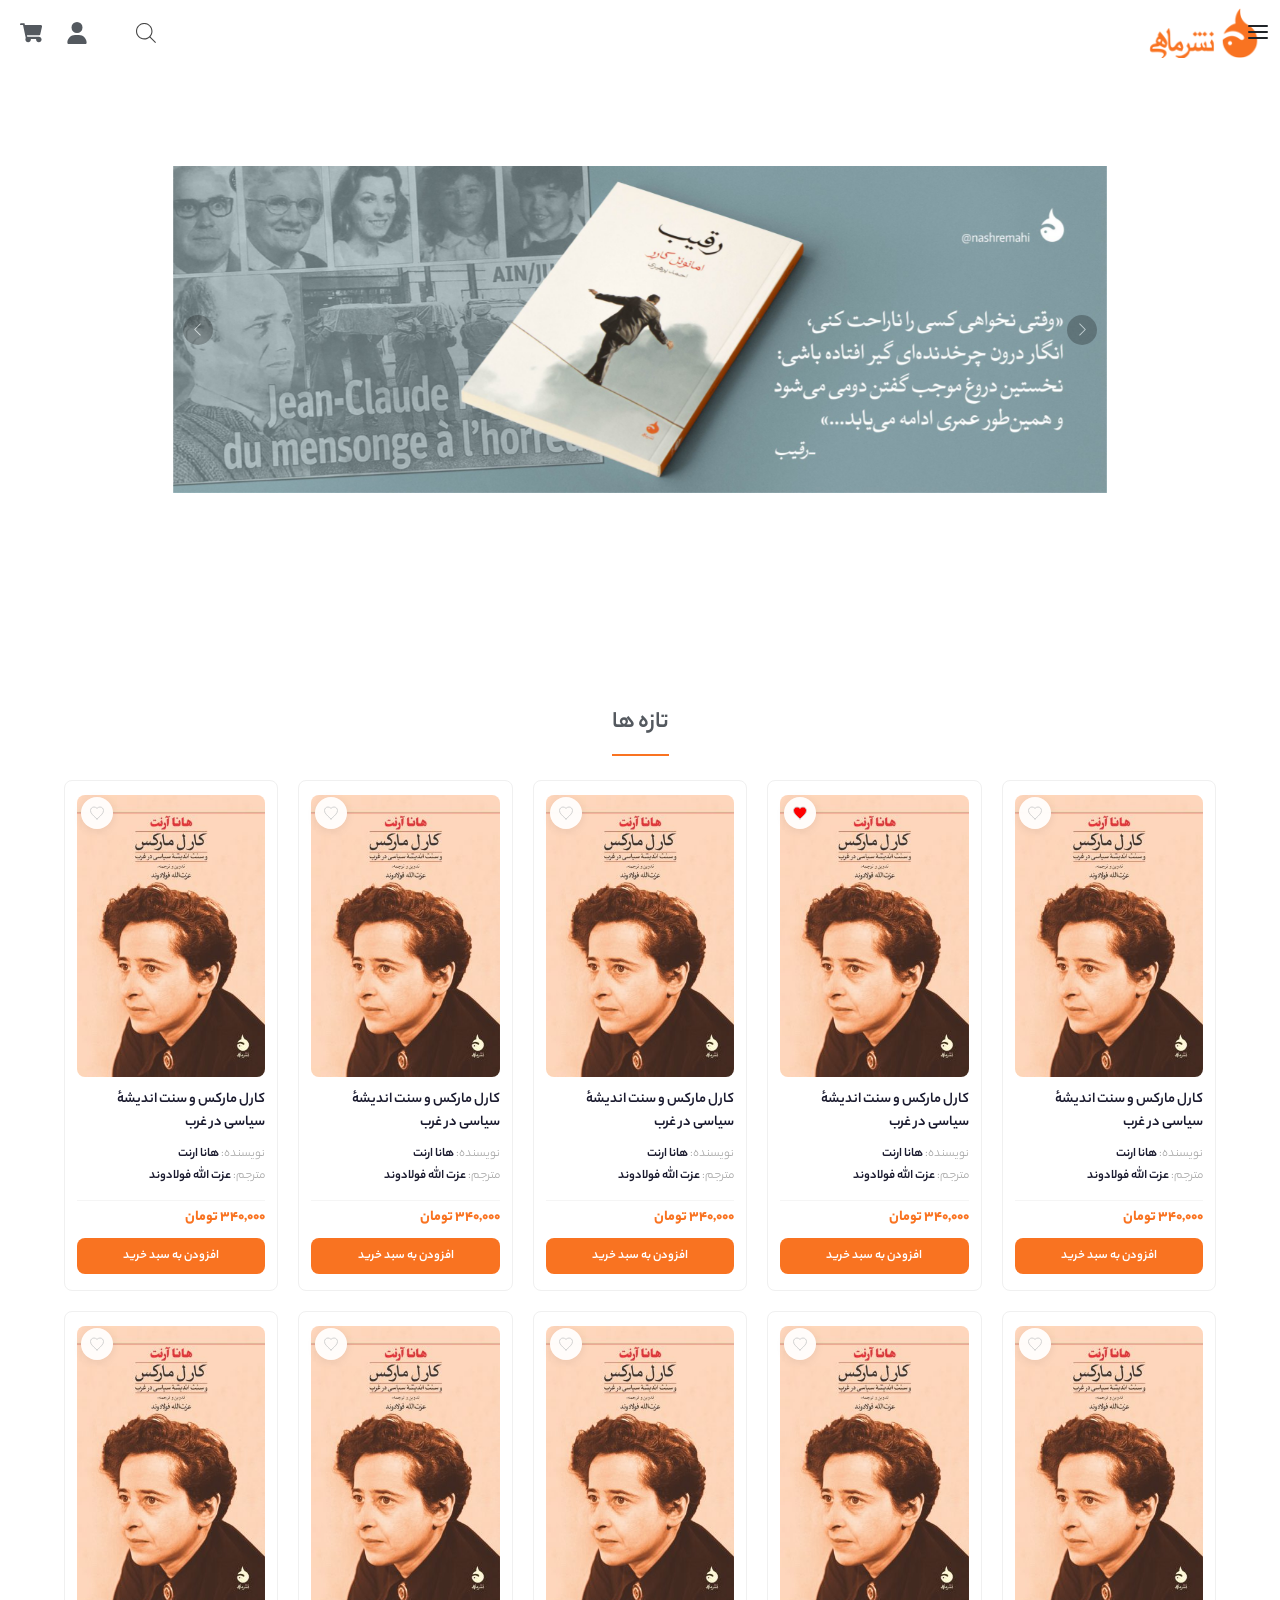
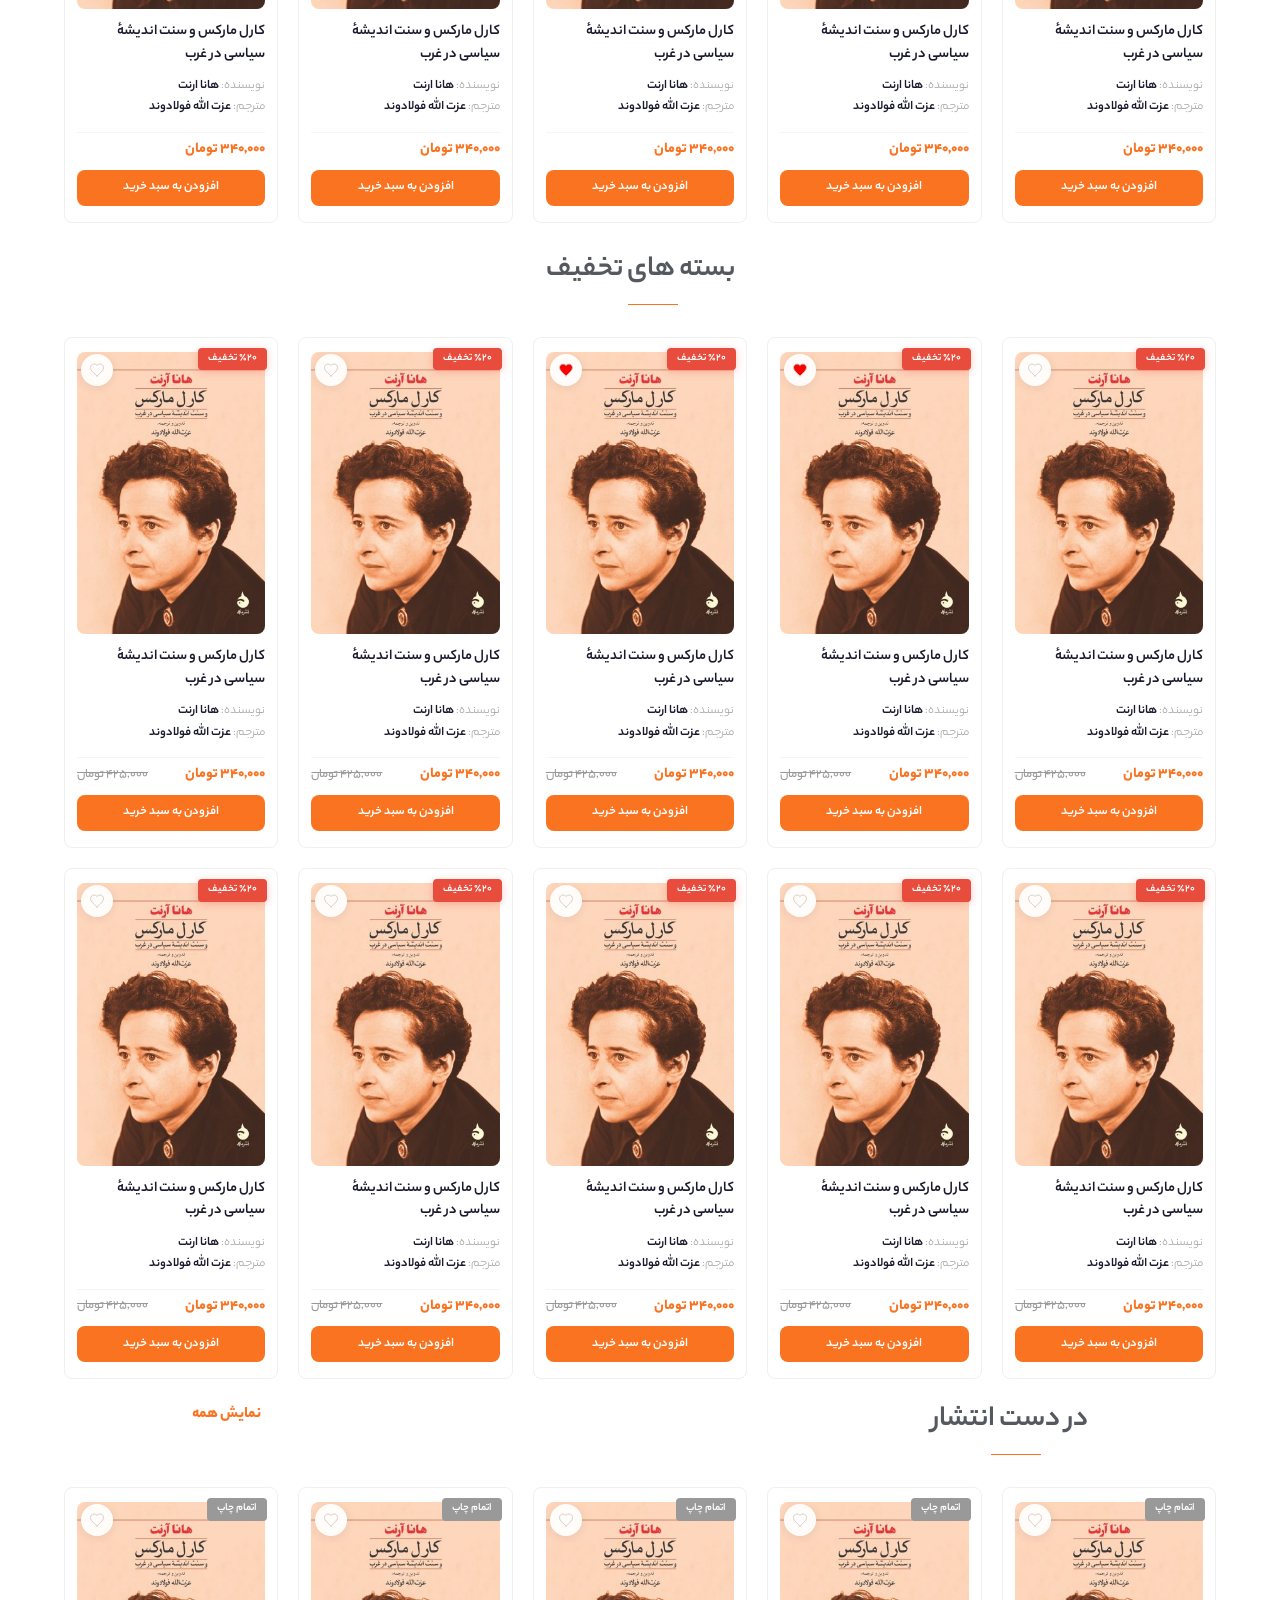
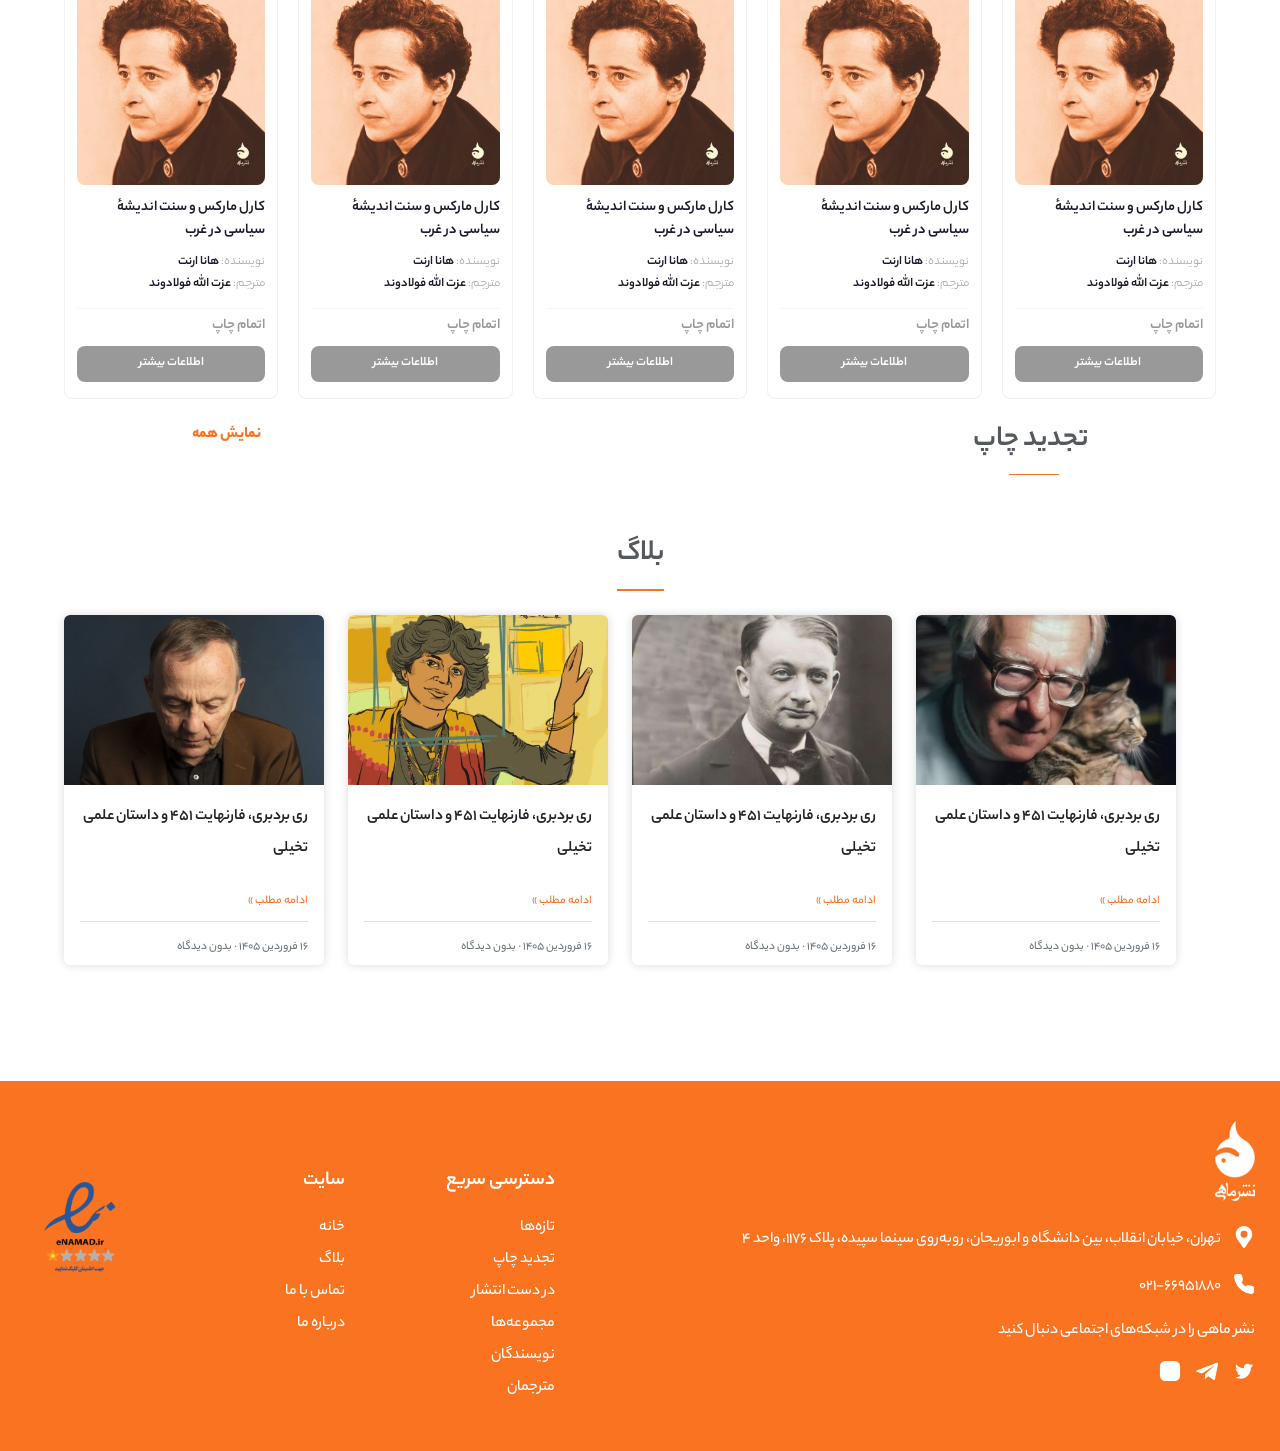
==== commit 1895240f: "dash qasem" ====
--- a/pages/index.html
+++ b/pages/index.html
@@ -538,7 +538,7 @@
 
             <!-- دکمه قلب (همیشه نمایش داده می‌شود) -->
             <div
-              class="heartSvg bg-white px-2 py-2 d-flex justify-content-center align-items-center"
+              class="heartSvg actived bg-white px-2 py-2 d-flex justify-content-center align-items-center"
             >
               <svg
                 xmlns="http://www.w3.org/2000/svg"
@@ -1234,7 +1234,7 @@
 
               <!-- دکمه قلب -->
               <div
-                class="heartSvg bg-white px-2 py-2 d-flex justify-content-center align-items-center"
+                class="heartSvg actived bg-white px-2 py-2 d-flex justify-content-center align-items-center"
               >
                 <svg
                   xmlns="http://www.w3.org/2000/svg"
@@ -1306,7 +1306,7 @@
 
               <!-- دکمه قلب -->
               <div
-                class="heartSvg bg-white px-2 py-2 d-flex justify-content-center align-items-center"
+                class="heartSvg actived bg-white px-2 py-2 d-flex justify-content-center align-items-center"
               >
                 <svg
                   xmlns="http://www.w3.org/2000/svg"
--- a/assets/css/main.css
+++ b/assets/css/main.css
@@ -1633,7 +1633,6 @@
   transition: all var(--transition-speed) ease;
   text-align: center;
   cursor: pointer;
-  margin-top: 6px;
   width: 100%;
   min-height: 36px;
   display: flex !important;
@@ -1661,8 +1660,8 @@
 /* ===== دکمه قلب (همیشه نمایش داده می‌شود) ===== */
 .heartSvg {
   position: absolute;
-  top: 10px;
-  left: 10px;
+  top: 16px;
+  left: 16px;
   background: rgba(255, 255, 255, 0.92) !important;
   border-radius: 50%;
   width: 32px;
@@ -1840,8 +1839,8 @@
   .heartSvg {
     width: 28px;
     height: 28px;
-    top: 8px;
-    left: 8px;
+    top: 12px;
+    left: 12px;
   }
 
   .heartSvg svg {
@@ -1904,8 +1903,8 @@
   .heartSvg {
     width: 24px;
     height: 24px;
-    top: 6px;
-    left: 6px;
+    top: 12px;
+    left: 12px;
   }
 
   .heartSvg svg {
@@ -2043,6 +2042,9 @@
 .product-cart.out-of-stock .addToCartBtn:hover {
   background: #777;
 }
+.heartSvg.actived svg {
+  fill: red;
+}
 @media (max-width: 1400px) {
   #cartSection {
     padding: 20px 10px !important;
@@ -2361,8 +2363,8 @@
   }
 
   header {
-    padding: 0px 36px !important;
-
+    padding: 10px !important;
+    padding-right: 40px !important;
     display: flex;
     justify-content: space-between;
     align-items: center;
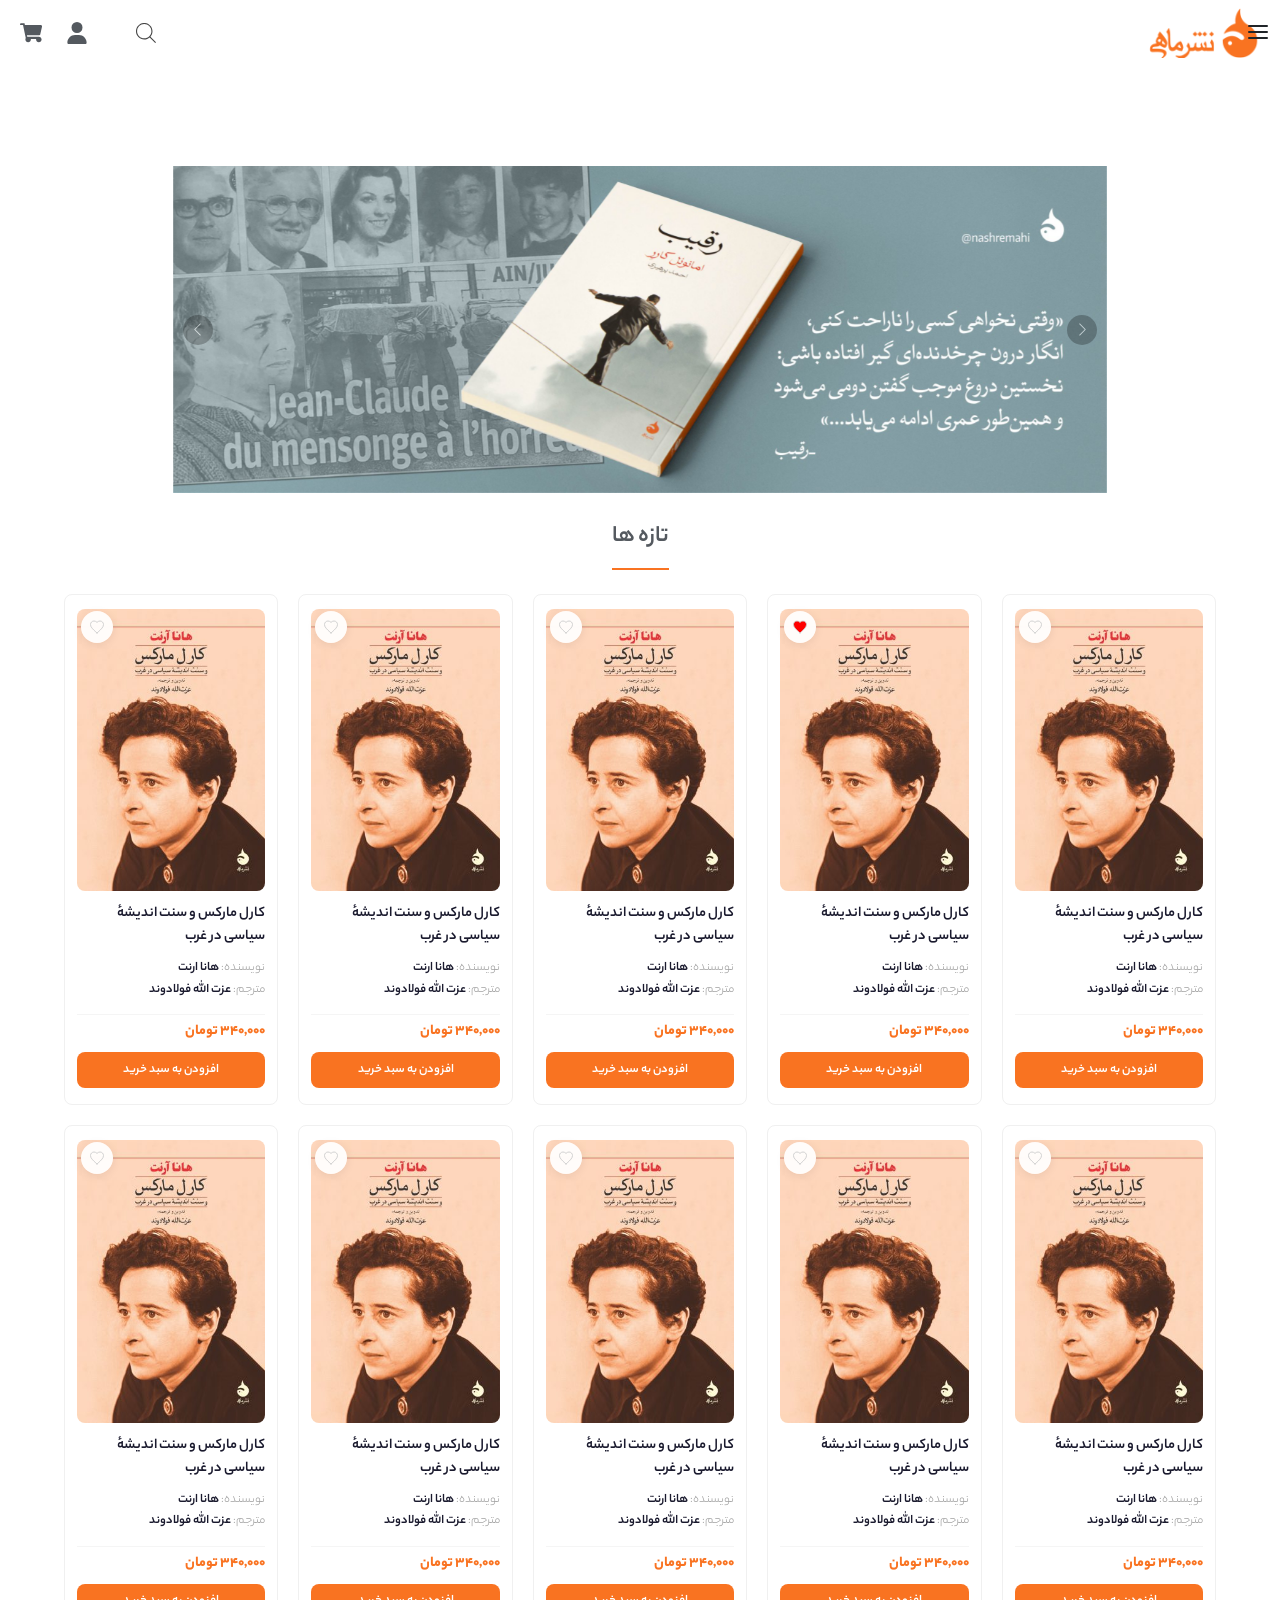
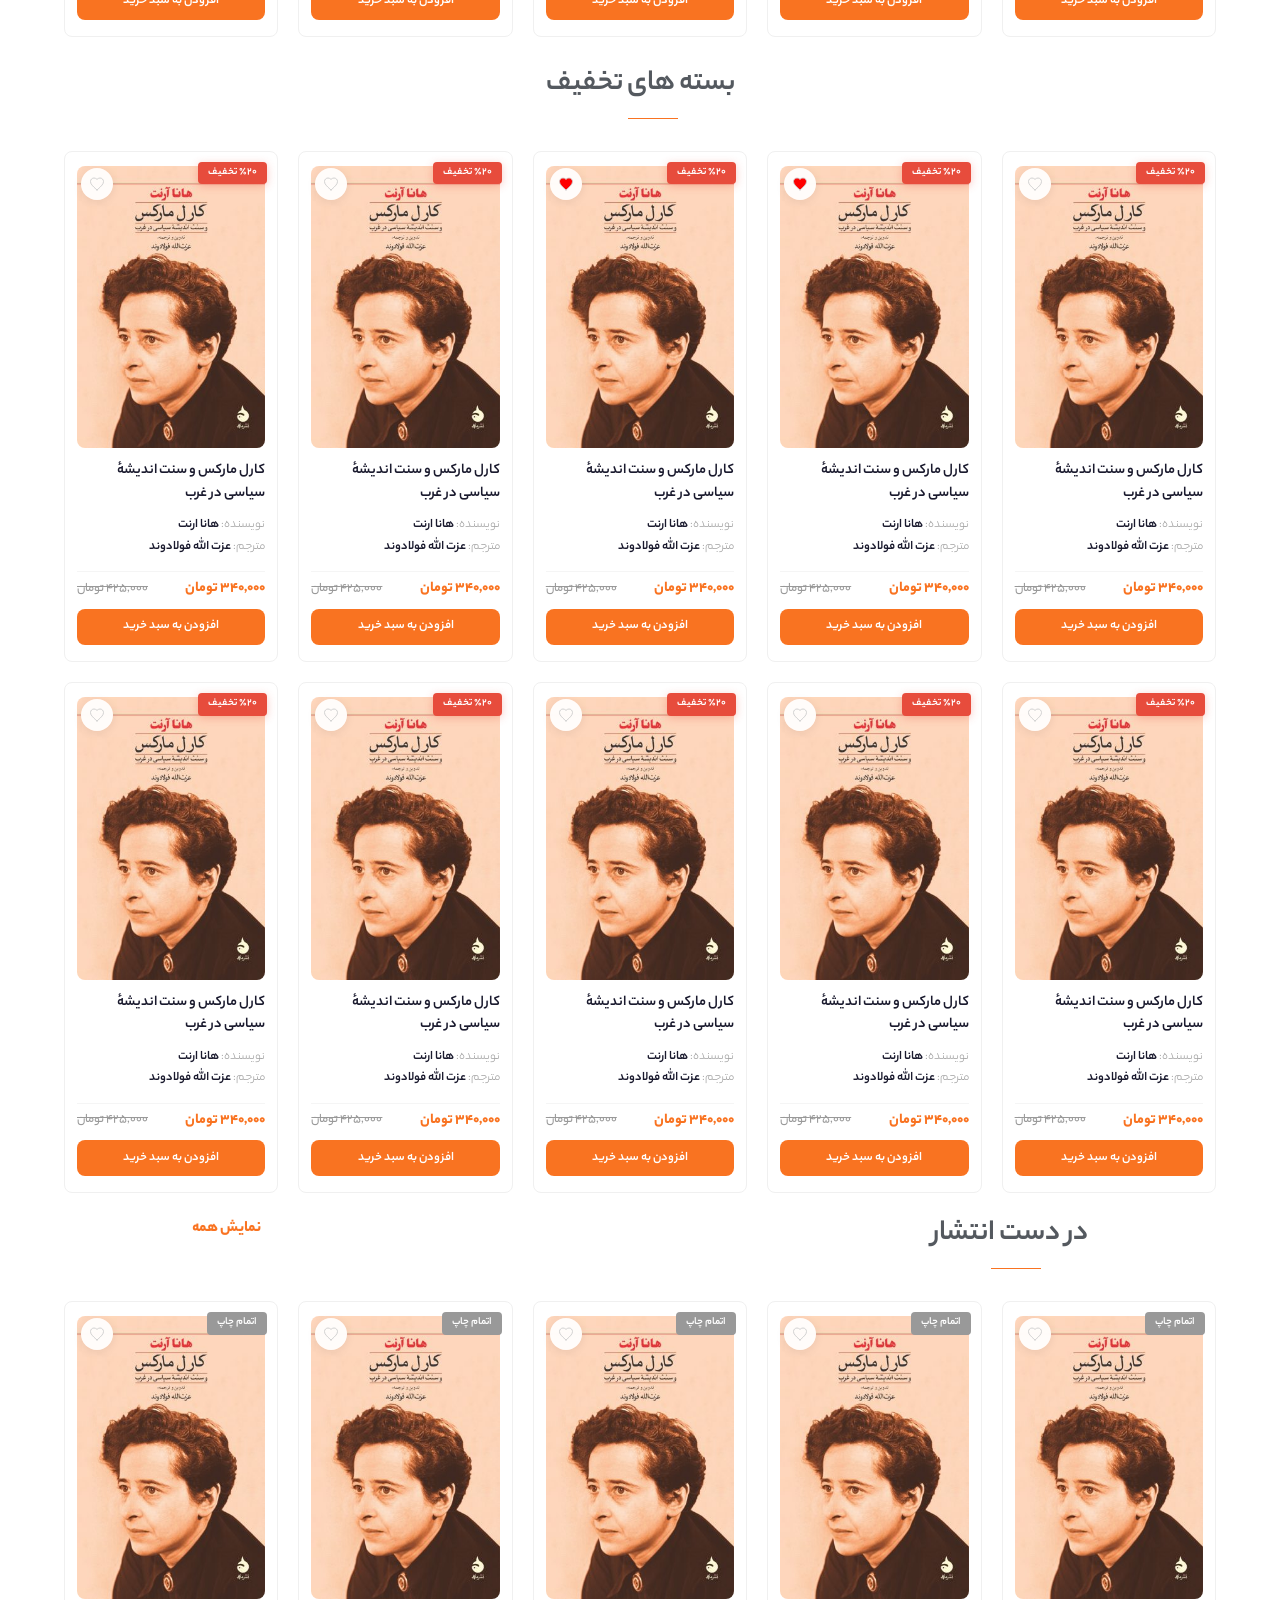
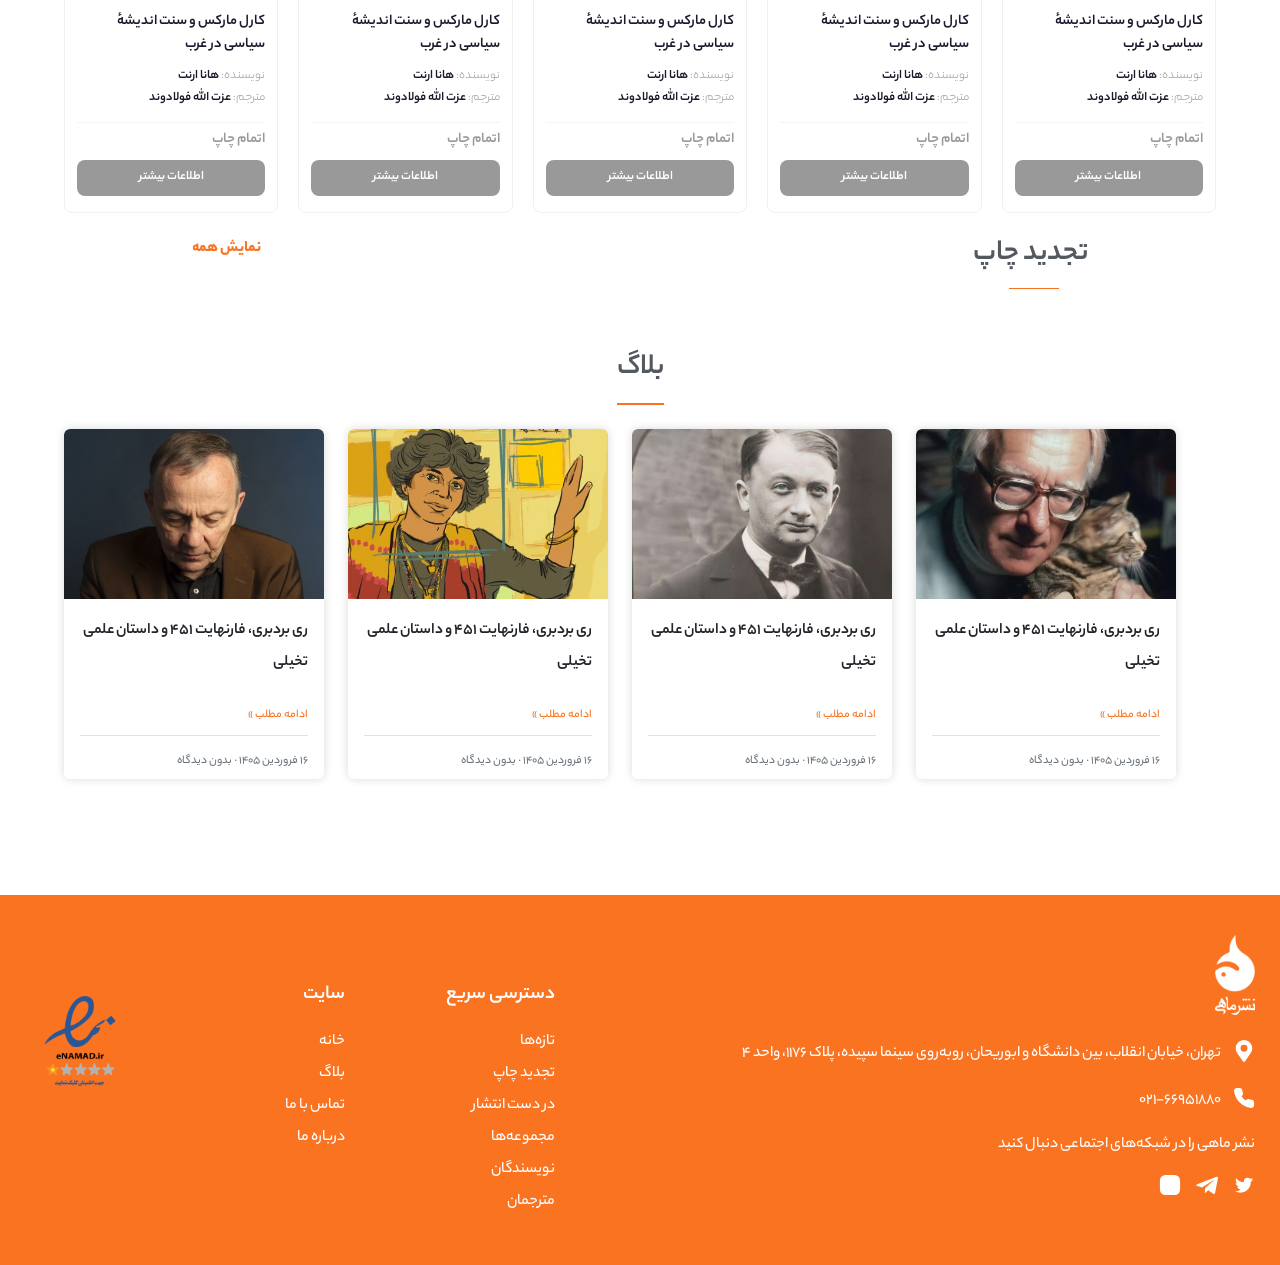
==== commit 47e20d87: ":" ====
--- a/pages/index.html
+++ b/pages/index.html
@@ -344,11 +344,28 @@
           </ul>
         </div>
       </div>
-      <div
-        class="search-wrapper d-flex justify-content-center align-items-center"
-      >
-        <input type="text" id="searchInput" placeholder="جستوجو در محصولات" />
-        <span id="searchSpan">جستوجو</span>
+      <div class="search-wrapper">
+        <div class="search-container">
+          <div class="search-icon">
+            <svg width="20" height="20" viewBox="0 0 24 24" fill="none">
+              <path
+                d="M21 21L16.65 16.65M19 11C19 15.4183 15.4183 19 11 19C6.58172 19 3 15.4183 3 11C3 6.58172 6.58172 3 11 3C15.4183 3 19 6.58172 19 11Z"
+                stroke="currentColor"
+                stroke-width="2"
+                stroke-linecap="round"
+              />
+            </svg>
+          </div>
+          <input
+            type="text"
+            id="searchInput"
+            placeholder="جستجوی محصولات..."
+            autocomplete="off"
+          />
+          <button id="searchSpan" class="search-btn">
+            <span>جستجو</span>
+          </button>
+        </div>
       </div>
     </header>
     <main class="d-flex flex-column">
@@ -2205,7 +2222,6 @@
           </div>
           <ul class="products"></ul>
         </div>
-      
       </section>
       <section
         class="d-flex flex-column gap-3 justify-content-center align-items-center"
--- a/assets/css/main.css
+++ b/assets/css/main.css
@@ -403,49 +403,6 @@
   margin: 0;
   padding: 0;
 }
-.search-wrapper {
-  position: absolute;
-
-  top: 120px;
-
-  left: 90px;
-
-  transform: translateY(-50%);
-
-  width: 0;
-
-  overflow: hidden;
-
-  transition: 0.35s ease;
-  background-color: white;
-  border: 1px solid #ddd;
-}
-
-.search-wrapper.active {
-  width: 320px;
-}
-
-#searchInput {
-  width: 100%;
-
-  height: 42px;
-
-  border: 1px solid #ddd !important;
-
-  outline: none;
-
-  background: transparent;
-
-  font-size: 16px;
-
-  direction: rtl;
-
-  padding: 0 10px;
-}
-
-#searchInput::placeholder {
-  color: #999;
-}
 
 .searchSvg {
   width: 20px;
@@ -457,12 +414,7 @@
 
   position: relative;
 }
-#searchSpan {
-  color: white;
-  background-color: #333;
-  padding: 8px 12px;
-  border: 1px solid #4e4646;
-}
+
 #header {
   position: relative;
 }
@@ -473,7 +425,7 @@
 
 .hero {
   width: 73%;
-  height: 57vh;
+  height: auto;
   margin: 0 auto;
 }
 #login {
@@ -844,34 +796,6 @@
   justify-content: center;
   align-items: center;
 }
-.search-wrapper.active {
-  border-bottom: none !important; /* حذف کامل border-bottom در حالت active */
-}
-
-/* یا اگر border در حالت focus است */
-.search-wrapper:focus-within {
-  border-bottom: none;
-}
-/* حذف کامل هرگونه border از search-wrapper */
-.search-wrapper,
-.search-wrapper.active,
-.search-wrapper:focus,
-.search-wrapper:focus-within {
-  border: none !important;
-  border: unset !important;
-  outline: none !important;
-  box-shadow: none !important;
-}
-
-/* اگر border روی input داخلش هست */
-.search-wrapper input,
-.search-wrapper input:focus,
-.search-wrapper input:active {
-  border: none !important;
-  border-bottom: none !important;
-  outline: none !important;
-  box-shadow: none !important;
-}
 .button-orang {
   background-color: var(--main-color);
   color: white;
@@ -1835,18 +1759,6 @@
     padding: 6px 10px;
     min-height: 32px;
   }
-
-  .heartSvg {
-    width: 28px;
-    height: 28px;
-    top: 12px;
-    left: 12px;
-  }
-
-  .heartSvg svg {
-    width: 16px;
-    height: 16px;
-  }
 }
 
 /* موبایل */
@@ -1899,17 +1811,9 @@
     min-height: 28px;
     border-radius: 6px;
   }
-
   .heartSvg {
-    width: 24px;
-    height: 24px;
-    top: 12px;
-    left: 12px;
-  }
-
-  .heartSvg svg {
-    width: 14px;
-    height: 14px;
+    top: 8px;
+    left: 8px;
   }
 }
 
@@ -2045,6 +1949,222 @@
 .heartSvg.actived svg {
   fill: red;
 }
+/* ===== استایل باکس جستجو ===== */
+.search-wrapper {
+  position: fixed;
+  top: 0;
+  left: 0;
+  right: 0;
+  bottom: 0;
+  background: rgba(0, 0, 0, 0.6);
+  backdrop-filter: blur(10px);
+  -webkit-backdrop-filter: blur(10px);
+  display: flex;
+  align-items: center;
+  justify-content: center;
+  z-index: 9999;
+  opacity: 0;
+  visibility: hidden;
+  transition: all 0.4s cubic-bezier(0.4, 0, 0.2, 1);
+  padding: 20px;
+}
+
+.search-wrapper.active {
+  opacity: 1;
+  visibility: visible;
+}
+
+/* ===== کانتینر باکس جستجو ===== */
+.search-container {
+  width: 100%;
+  max-width: 600px;
+  background: #ffffff;
+  border-radius: 20px;
+  padding: 12px 16px;
+  display: flex;
+  align-items: center;
+  gap: 12px;
+  box-shadow: 0 20px 60px rgba(0, 0, 0, 0.3);
+  transform: scale(0.9) translateY(-20px);
+  transition: all 0.4s cubic-bezier(0.4, 0, 0.2, 1);
+}
+
+.search-wrapper.active .search-container {
+  transform: scale(1) translateY(0);
+}
+
+/* ===== آیکون جستجو ===== */
+.search-icon {
+  display: flex;
+  align-items: center;
+  justify-content: center;
+  color: #94a3b8;
+  flex-shrink: 0;
+  transition: color 0.3s ease;
+}
+
+.search-icon svg {
+  width: 22px;
+  height: 22px;
+}
+
+/* ===== اینپوت جستجو ===== */
+#searchInput {
+  flex: 1;
+  border: none;
+  outline: none;
+  background: transparent;
+  font-size: 16px;
+  color: #1e293b;
+  padding: 12px 0;
+  font-family: inherit;
+  min-width: 0;
+  direction: rtl;
+}
+
+#searchInput::placeholder {
+  color: #94a3b8;
+  font-weight: 400;
+}
+
+#searchInput:focus {
+  outline: none;
+  border: none;
+  box-shadow: none;
+}
+
+/* ===== دکمه جستجو ===== */
+.search-btn {
+  background: linear-gradient(
+    135deg,
+    var(--main-color),
+    var(--main-color-dark)
+  );
+  color: white;
+  border: none;
+  border-radius: 12px;
+  padding: 10px 24px;
+  font-size: 15px;
+  font-weight: 600;
+  cursor: pointer;
+  transition: all 0.3s ease;
+  white-space: nowrap;
+  flex-shrink: 0;
+  position: relative;
+  overflow: hidden;
+}
+
+.search-btn:hover {
+  transform: translateY(-2px);
+  box-shadow: 0 8px 25px rgba(99, 102, 241, 0.4);
+}
+
+.search-btn:active {
+  transform: translateY(0);
+}
+
+/* ===== افکت ریپل برای دکمه ===== */
+.search-btn::after {
+  content: "";
+  position: absolute;
+  top: 50%;
+  left: 50%;
+  width: 0;
+  height: 0;
+  border-radius: 50%;
+  background: rgba(255, 255, 255, 0.3);
+  transform: translate(-50%, -50%);
+  transition:
+    width 0.6s,
+    height 0.6s;
+}
+
+.search-btn:active::after {
+  width: 300px;
+  height: 300px;
+}
+
+/* ===== استایل موبایل ===== */
+@media (max-width: 768px) {
+  .search-wrapper {
+    padding: 15px;
+  }
+
+  .search-container {
+    padding: 10px 14px;
+    border-radius: 16px;
+    max-width: 100%;
+  }
+
+  #searchInput {
+    font-size: 15px;
+    padding: 10px 0;
+  }
+
+  .search-btn {
+    padding: 8px 18px;
+    font-size: 14px;
+    border-radius: 10px;
+  }
+
+  .search-icon svg {
+    width: 20px;
+    height: 20px;
+  }
+}
+
+@media (max-width: 480px) {
+  .search-container {
+    padding: 8px 12px;
+    border-radius: 14px;
+    flex-wrap: nowrap;
+  }
+
+  #searchInput {
+    font-size: 14px;
+    padding: 8px 0;
+  }
+
+  .search-btn {
+    padding: 6px 14px;
+    font-size: 13px;
+    border-radius: 8px;
+  }
+
+  .search-icon svg {
+    width: 18px;
+    height: 18px;
+  }
+}
+
+/* ===== انیمیشن‌های اضافی ===== */
+@keyframes pulse {
+  0%,
+  100% {
+    transform: scale(1);
+  }
+  50% {
+    transform: scale(1.05);
+  }
+}
+
+.search-wrapper.active .search-btn {
+  animation: pulse 2s infinite;
+}
+
+/* ===== اسکرول مخفی برای اینپوت ===== */
+#searchInput::-webkit-search-decoration,
+#searchInput::-webkit-search-cancel-button,
+#searchInput::-webkit-search-results-button,
+#searchInput::-webkit-search-results-decoration {
+  display: none;
+}
+
+/* ===== رفع مشکل در فایرفاکس ===== */
+#searchInput::-moz-search-clear-button {
+  display: none;
+}
+
 @media (max-width: 1400px) {
   #cartSection {
     padding: 20px 10px !important;
@@ -2077,7 +2197,7 @@
 
 @media (max-width: 1200px) {
   #header {
-    padding: 0px 10px !important;
+    padding: 10px 56px !important;
     justify-content: space-between !important;
     align-items: center !important;
   }
@@ -2229,7 +2349,7 @@
     height: 16px !important;
   }
   header {
-    padding: 0px 56px !important;
+    padding: 10px 56px !important;
 
     display: flex;
     justify-content: space-between;
@@ -2237,7 +2357,7 @@
   }
   #logo-img {
     width: 90px;
-    height: 50px;
+    height: auto;
   }
 }
 
@@ -2246,7 +2366,7 @@
     display: none !important;
   }
   header {
-    padding: 0px 56px !important;
+    padding: 10px 56px !important;
 
     display: flex;
     justify-content: space-between;
@@ -2316,7 +2436,6 @@
   }
   .hero {
     width: 93%;
-    height: auto;
   }
 
   .mainTitle h2 {
@@ -2519,23 +2638,7 @@
     width: 300px !important;
   }
 }
-@media (max-width: 768px) {
-  .search-wrapper {
-    transform: translateX(-50px) !important;
-    /* یا اگر می‌خواهید با margin کار کنید: */
-    /* margin-left: -100px !important; */
-  }
-}
-
-/* اگر می‌خواهید فقط در حالت active این تغییر اعمال شود */
-@media (max-width: 768px) {
-  .search-wrapper.active {
-    transform: unset !important;
-    width: 95% !important;
-    left: 2.5px;
-    top: 62px;
-  }
-} /* حذف padding-right اضافی از membership */
+
 @media (max-width: 1100px) {
   #login {
     padding: 10px 20px !important;
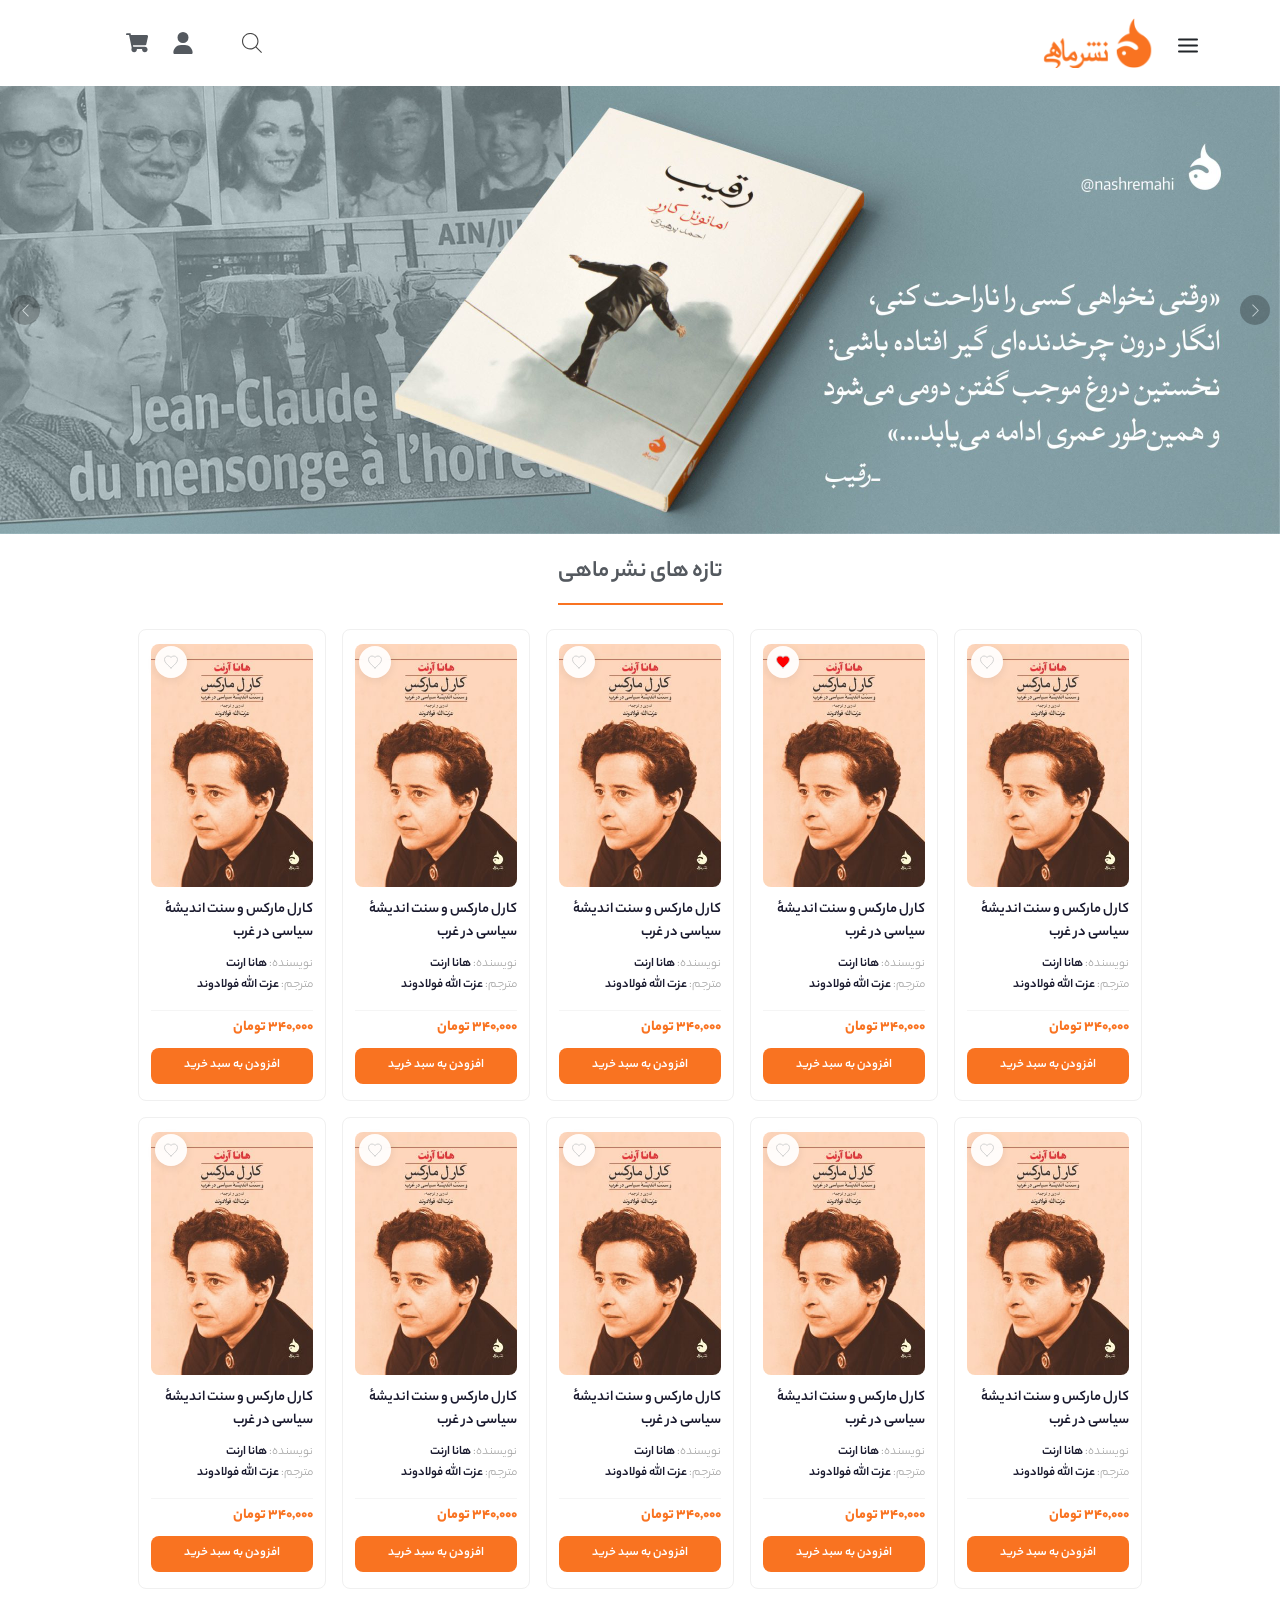
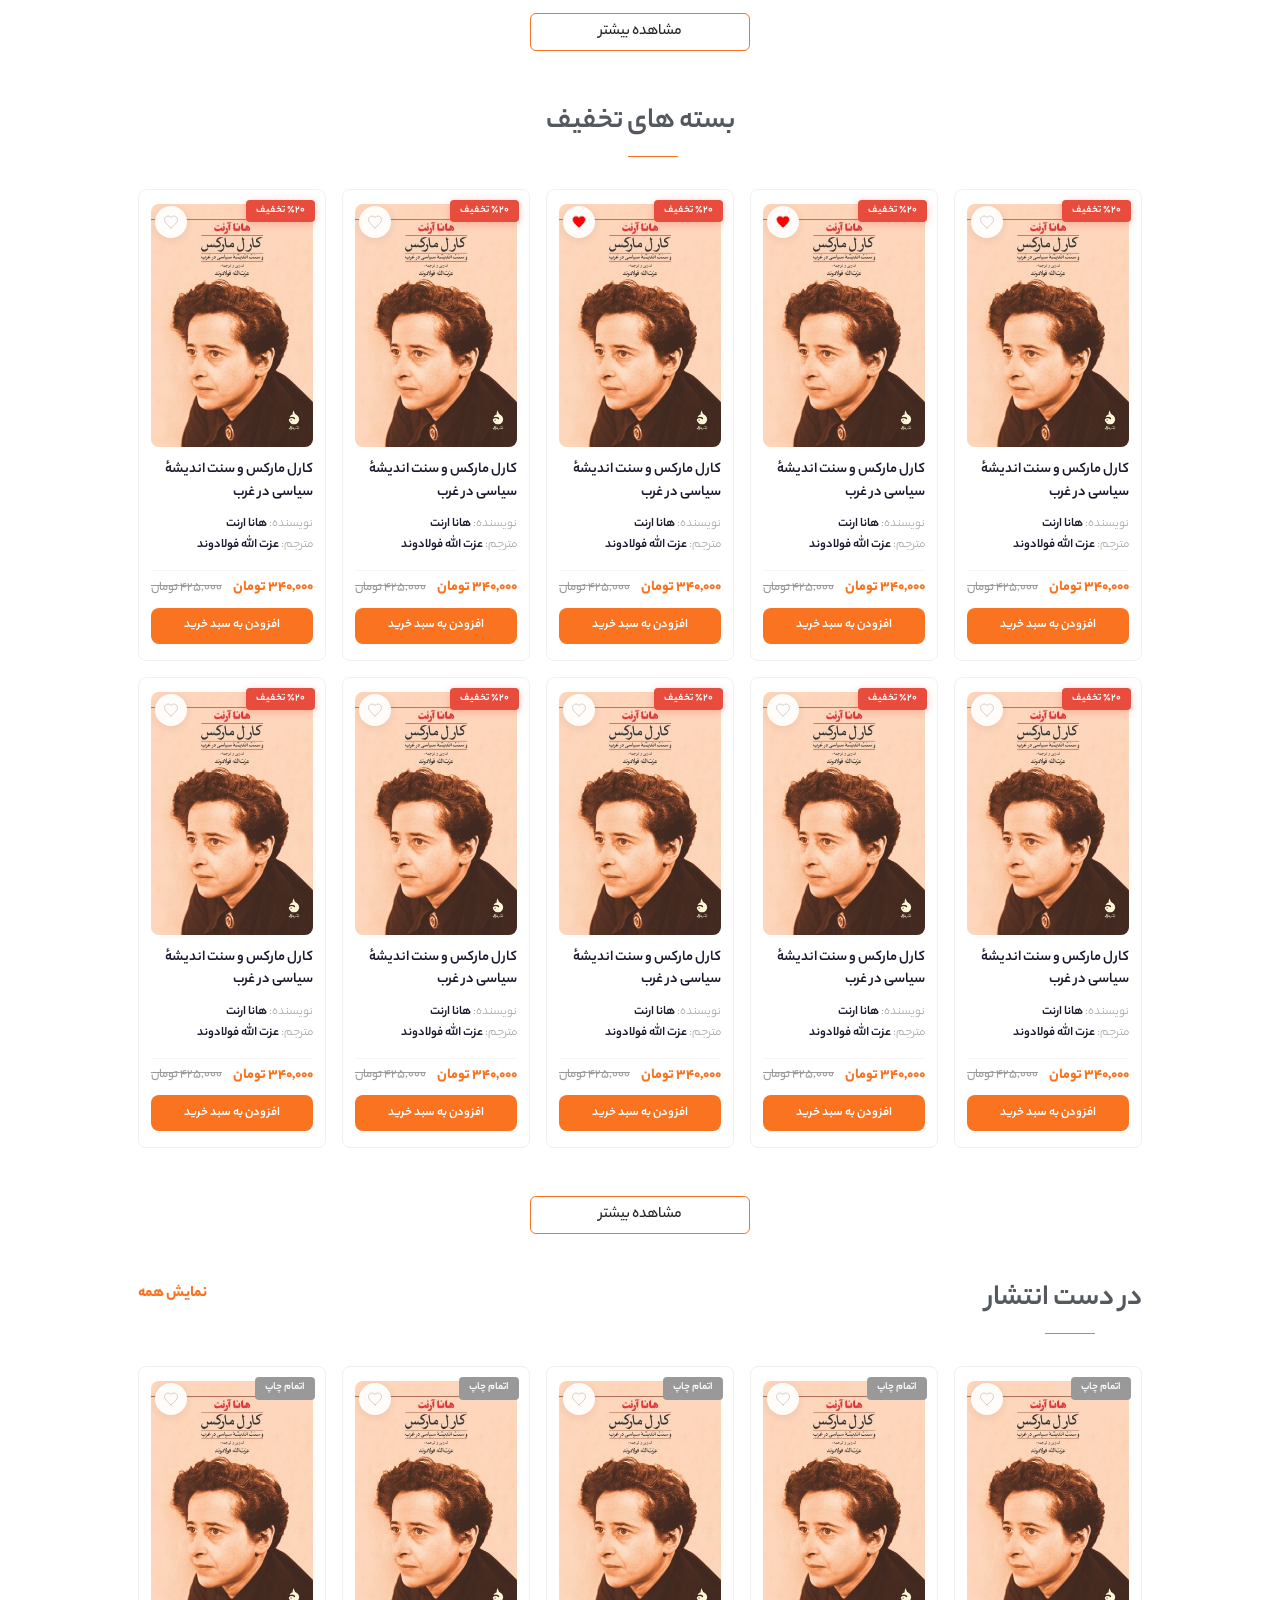
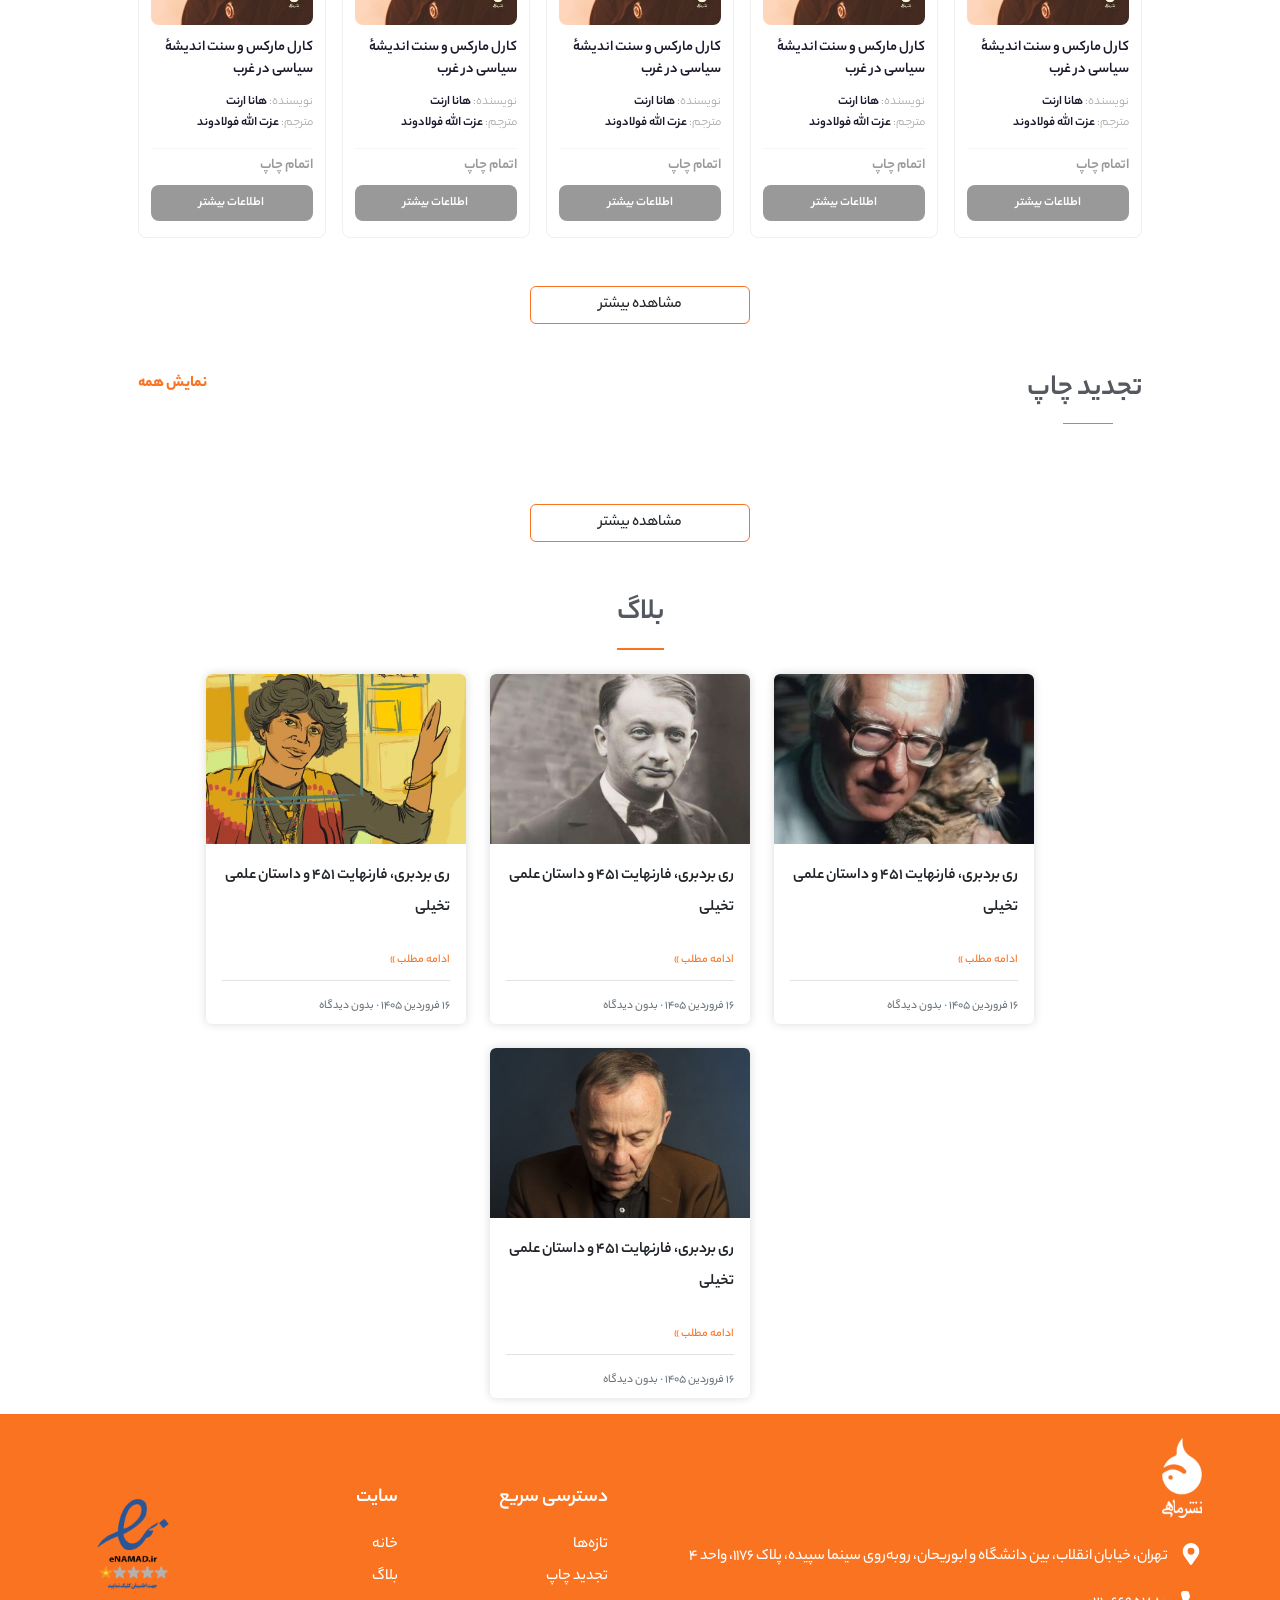
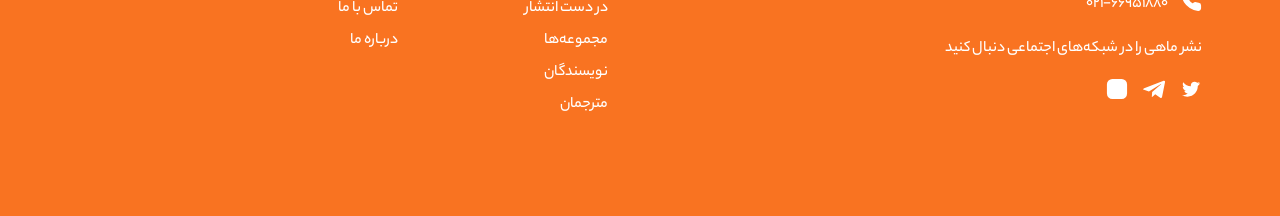
==== commit 197e8e1f: ":" ====
--- a/pages/index.html
+++ b/pages/index.html
@@ -40,7 +40,7 @@
   </head>
 
   <body>
-    <header>
+    <header class="container">
       <div
         id="header"
         class="position-relative d-flex justify-content-between align-items-center container-fluid py-2 px-0"
@@ -368,75 +368,77 @@
         </div>
       </div>
     </header>
-    <main class="d-flex flex-column">
-      <section class="hero">
-        <div id="heroCarousel" class="carousel slide" data-bs-ride="carousel">
-          <div class="carousel-inner">
-            <div class="carousel-item active">
-              <a href="/page1">
-                <img
-                  src="../assets/images/Header28-scaled.jpg"
-                  class="d-block w-100"
-                  alt=""
-                />
-              </a>
-            </div>
-            <div class="carousel-item">
-              <a href="/page2">
-                <img
-                  src="../assets/images/Header29-scaled.jpg"
-                  class="d-block w-100"
-                  alt=""
-                />
-              </a>
-            </div>
-            <div class="carousel-item">
-              <a href="/page3">
-                <img
-                  src="../assets/images/Header30.jpg"
-                  class="d-block w-100"
-                  alt=""
-                />
-              </a>
-            </div>
-            <div class="carousel-item">
-              <a href="/page4">
-                <img
-                  src="../assets/images/Header32-scaled.jpg"
-                  class="d-block w-100"
-                  alt=""
-                />
-              </a>
-            </div>
+    <section class="hero">
+      <div id="heroCarousel" class="carousel slide" data-bs-ride="carousel">
+        <div class="carousel-inner">
+          <div class="carousel-item active">
+            <a href="/page1">
+              <img
+                src="../assets/images/Header28-scaled.jpg"
+                class="d-block w-100"
+                alt=""
+              />
+            </a>
           </div>
-
-          <!-- دکمه قبلی - بسیار کوچیک -->
-          <button
-            class="carousel-control-prev"
-            type="button"
-            data-bs-target="#heroCarousel"
-            data-bs-slide="prev"
-          >
-            <span class="carousel-control-prev-icon" aria-hidden="true"></span>
-            <span class="visually-hidden">قبلی</span>
-          </button>
-
-          <!-- دکمه بعدی - بسیار کوچیک -->
-          <button
-            class="carousel-control-next"
-            type="button"
-            data-bs-target="#heroCarousel"
-            data-bs-slide="next"
-          >
-            <span class="carousel-control-next-icon" aria-hidden="true"></span>
-            <span class="visually-hidden">بعدی</span>
-          </button>
+          <div class="carousel-item">
+            <a href="/page2">
+              <img
+                src="../assets/images/Header29-scaled.jpg"
+                class="d-block w-100"
+                alt=""
+              />
+            </a>
+          </div>
+          <div class="carousel-item">
+            <a href="/page3">
+              <img
+                src="../assets/images/Header30.jpg"
+                class="d-block w-100"
+                alt=""
+              />
+            </a>
+          </div>
+          <div class="carousel-item">
+            <a href="/page4">
+              <img
+                src="../assets/images/Header32-scaled.jpg"
+                class="d-block w-100"
+                alt=""
+              />
+            </a>
+          </div>
         </div>
-      </section>
+
+        <!-- دکمه قبلی - بسیار کوچیک -->
+        <button
+          class="carousel-control-prev"
+          type="button"
+          data-bs-target="#heroCarousel"
+          data-bs-slide="prev"
+        >
+          <span class="carousel-control-prev-icon" aria-hidden="true"></span>
+          <span class="visually-hidden">قبلی</span>
+        </button>
+
+        <!-- دکمه بعدی - بسیار کوچیک -->
+        <button
+          class="carousel-control-next"
+          type="button"
+          data-bs-target="#heroCarousel"
+          data-bs-slide="next"
+        >
+          <span class="carousel-control-next-icon" aria-hidden="true"></span>
+          <span class="visually-hidden">بعدی</span>
+        </button>
+      </div>
+    </section>
+    <main class="d-flex flex-column container">
       <section
         class="d-flex flex-column justify-content-center align-items-center"
       >
-        <h2 class="pb-3 mb-4 font700 fs-4 headerTitle">تازه ها</h2>
+        <h1 class="pb-3 mb-4 font700 fs-4 mt-4 headerTitle">
+          تازه های نشر ماهی
+        </h1>
         <ul class="products">
           <li
             class="product-cart position-relative d-flex flex-column gap-2 rounded-3"
@@ -1119,6 +1121,9 @@
             </div>
           </li>
         </ul>
+        <div class="flex align-items-center justify-content-center mt-4 mb-4">
+          <button class="btn btn-theme">مشاهده بیشتر</button>
+        </div>
       </section>
       <section>
         <div
@@ -1847,6 +1852,10 @@
               </div>
             </li>
           </ul>
+
+          <div class="flex align-items-center justify-content-center mt-4 mb-4">
+            <button class="btn btn-theme">مشاهده بیشتر</button>
+          </div>
           <div
             class="mainTitle d-flex justify-content-between gap-5 align-items-evenly position-relative mainSectionText"
           >
@@ -2212,6 +2221,10 @@
               </div>
             </li>
           </ul>
+
+          <div class="flex align-items-center justify-content-center mt-4 mb-4">
+            <button class="btn btn-theme">مشاهده بیشتر</button>
+          </div>
           <div
             class="mainTitle d-flex justify-content-between gap-5 align-items-evenly position-relative mainSectionText"
           >
@@ -2221,6 +2234,10 @@
             >
           </div>
           <ul class="products"></ul>
+
+          <div class="flex align-items-center justify-content-center mt-4 mb-4">
+            <button class="btn btn-theme">مشاهده بیشتر</button>
+          </div>
         </div>
       </section>
       <section
@@ -2372,63 +2389,29 @@
         </div>
       </div>
     </aside>
-    <footer class="footer">
-      <div class="footer-info">
-        <img
-          class="footer-logo"
-          src="../assets/images/Layer-2-qy860f9n9hligu3alwybvfm4gkeue7pd5i6wmmsw74.png"
-          alt=""
-        />
-
-        <div class="footer-contact">
-          <svg xmlns="http://www.w3.org/2000/svg" viewBox="0 0 384 512">
-            <path
-              d="M168.5 499.2C44.1 319.1 0 275.2 0 192C0 86 86 0 192 0s192 86 192 192c0 83.2-44.1 127.1-168.5 307.2-9.5 13.8-30 13.8-39.5 0zM192 272a80 80 0 100-160 80 80 0 000 160z"
-            />
-          </svg>
-
-          <span>
-            تهران، خیابان انقلاب، بین دانشگاه و ابوریحان، روبه‌روی سینما سپیده،
-            پلاک ۱۱۷۶، واحد ۴
-          </span>
-        </div>
-
-        <div class="footer-contact">
-          <svg
-            xmlns="http://www.w3.org/2000/svg"
-            viewBox="0 0 24 24"
-            fill="none"
-            stroke="currentColor"
-            stroke-width="2"
-          >
-            <path
-              d="M22 16.92v3a2 2 0 0 1-2.18 2 19.79 19.79 0 0 1-8.63-3.07 19.5 19.5 0 0 1-6-6 19.79 19.79 0 0 1-3.07-8.67A2 2 0 0 1 4.11 2h3a2 2 0 0 1 2 1.72 12.84 12.84 0 0 0 .7 2.81 2 2 0 0 1-.45 2.11L8.09 9.91a16 16 0 0 0 6 6l1.27-1.27a2 2 0 0 1 2.11-.45 12.84 12.84 0 0 0 2.81.7A2 2 0 0 1 22 16.92z"
-            />
-          </svg>
-
-          <span>۰۲۱-۶۶۹۵۱۸۸۰</span>
-        </div>
-
-        <p>نشر ماهی را در شبکه‌های اجتماعی دنبال کنید</p>
-
-        <div class="socials">
-          <a href="#">
-            <svg xmlns="http://www.w3.org/2000/svg" viewBox="0 0 24 24">
+    <footer class="footerContainer">
+      <div class="container footer">
+        <div class="footer-info">
+          <img
+            class="footer-logo"
+            src="../assets/images/Layer-2-qy860f9n9hligu3alwybvfm4gkeue7pd5i6wmmsw74.png"
+            alt=""
+          />
+
+          <div class="footer-contact">
+            <svg xmlns="http://www.w3.org/2000/svg" viewBox="0 0 384 512">
               <path
-                d="M22 5.8c-.7.3-1.5.5-2.3.6.8-.5 1.4-1.2 1.7-2.1-.8.5-1.7.8-2.6 1-1.5-1.6-4.2-1.7-5.8-.2-1 1-1.4 2.5-1.1 3.9-3.3-.2-6.3-1.8-8.3-4.5-1.1 1.9-.5 4.3 1.2 5.5-.6 0-1.2-.2-1.8-.5v.1c0 2 1.4 3.8 3.4 4.2-.6.2-1.2.2-1.8.1.5 1.7 2.1 2.9 3.9 2.9A7.9 7.9 0 0 1 2 18.6a11.2 11.2 0 0 0 6.1 1.8c7.3 0 11.3-6.1 11.3-11.3v-.5c.8-.5 1.5-1.2 2-2z"
+                d="M168.5 499.2C44.1 319.1 0 275.2 0 192C0 86 86 0 192 0s192 86 192 192c0 83.2-44.1 127.1-168.5 307.2-9.5 13.8-30 13.8-39.5 0zM192 272a80 80 0 100-160 80 80 0 000 160z"
               />
             </svg>
-          </a>
-
-          <a href="#">
-            <svg xmlns="http://www.w3.org/2000/svg" viewBox="0 0 24 24">
-              <path
-                d="M9.99 15.17 9.6 20.65c.56 0 .8-.24 1.1-.53l2.63-2.52 5.46 3.99c1 .56 1.71.27 1.98-.93L24 4.74c.36-1.48-.54-2.06-1.51-1.7L1.3 11.2c-1.45.57-1.43 1.38-.25 1.75l5.42 1.69L19.06 6.7c.59-.39 1.13-.17.69.22L9.99 15.17z"
-              />
-            </svg>
-          </a>
-
-          <a href="#">
+
+            <span>
+              تهران، خیابان انقلاب، بین دانشگاه و ابوریحان، روبه‌روی سینما
+              سپیده، پلاک ۱۱۷۶، واحد ۴
+            </span>
+          </div>
+
+          <div class="footer-contact">
             <svg
               xmlns="http://www.w3.org/2000/svg"
               viewBox="0 0 24 24"
@@ -2436,34 +2419,70 @@
               stroke="currentColor"
               stroke-width="2"
             >
-              <rect x="2" y="2" width="20" height="20" rx="5"></rect>
-              <circle cx="12" cy="12" r="4"></circle>
-              <circle cx="17.5" cy="6.5" r="1"></circle>
+              <path
+                d="M22 16.92v3a2 2 0 0 1-2.18 2 19.79 19.79 0 0 1-8.63-3.07 19.5 19.5 0 0 1-6-6 19.79 19.79 0 0 1-3.07-8.67A2 2 0 0 1 4.11 2h3a2 2 0 0 1 2 1.72 12.84 12.84 0 0 0 .7 2.81 2 2 0 0 1-.45 2.11L8.09 9.91a16 16 0 0 0 6 6l1.27-1.27a2 2 0 0 1 2.11-.45 12.84 12.84 0 0 0 2.81.7A2 2 0 0 1 22 16.92z"
+              />
             </svg>
-          </a>
+
+            <span>۰۲۱-۶۶۹۵۱۸۸۰</span>
+          </div>
+
+          <p>نشر ماهی را در شبکه‌های اجتماعی دنبال کنید</p>
+
+          <div class="socials">
+            <a href="#">
+              <svg xmlns="http://www.w3.org/2000/svg" viewBox="0 0 24 24">
+                <path
+                  d="M22 5.8c-.7.3-1.5.5-2.3.6.8-.5 1.4-1.2 1.7-2.1-.8.5-1.7.8-2.6 1-1.5-1.6-4.2-1.7-5.8-.2-1 1-1.4 2.5-1.1 3.9-3.3-.2-6.3-1.8-8.3-4.5-1.1 1.9-.5 4.3 1.2 5.5-.6 0-1.2-.2-1.8-.5v.1c0 2 1.4 3.8 3.4 4.2-.6.2-1.2.2-1.8.1.5 1.7 2.1 2.9 3.9 2.9A7.9 7.9 0 0 1 2 18.6a11.2 11.2 0 0 0 6.1 1.8c7.3 0 11.3-6.1 11.3-11.3v-.5c.8-.5 1.5-1.2 2-2z"
+                />
+              </svg>
+            </a>
+
+            <a href="#">
+              <svg xmlns="http://www.w3.org/2000/svg" viewBox="0 0 24 24">
+                <path
+                  d="M9.99 15.17 9.6 20.65c.56 0 .8-.24 1.1-.53l2.63-2.52 5.46 3.99c1 .56 1.71.27 1.98-.93L24 4.74c.36-1.48-.54-2.06-1.51-1.7L1.3 11.2c-1.45.57-1.43 1.38-.25 1.75l5.42 1.69L19.06 6.7c.59-.39 1.13-.17.69.22L9.99 15.17z"
+                />
+              </svg>
+            </a>
+
+            <a href="#">
+              <svg
+                xmlns="http://www.w3.org/2000/svg"
+                viewBox="0 0 24 24"
+                fill="none"
+                stroke="currentColor"
+                stroke-width="2"
+              >
+                <rect x="2" y="2" width="20" height="20" rx="5"></rect>
+                <circle cx="12" cy="12" r="4"></circle>
+                <circle cx="17.5" cy="6.5" r="1"></circle>
+              </svg>
+            </a>
+          </div>
         </div>
-      </div>
-
-      <div class="footer-menu mt-5">
-        <h5 class="font700 fs-5">دسترسی سریع</h5>
-        <a class="font500" href="#">تازه‌ها</a>
-        <a class="font500" href="#">تجدید چاپ</a>
-        <a class="font500" href="#">در دست انتشار</a>
-        <a class="font500" href="#">مجموعه‌ها</a>
-        <a class="font500" href="#">نویسندگان</a>
-        <a class="font500" href="#">مترجمان</a>
-      </div>
-
-      <div class="footer-menu mt-5">
-        <h5 class="font700 fs-5">سایت</h5>
-        <a class="font500" href="#">خانه</a>
-        <a class="font500" href="#">بلاگ</a>
-        <a class="font500" href="#">تماس با ما</a>
-        <a class="font500" href="#">درباره ما</a>
-      </div>
-
-      <div class="enamad mt-5">
-        <img src="../assets/images/ENAMADpng.parspng.com_.png" alt="" />
+
+        <div class="footer-menu mt-5">
+          <h5 class="font700 fs-5">دسترسی سریع</h5>
+          <a class="font500" href="#">تازه‌ها</a>
+          <a class="font500" href="#">تجدید چاپ</a>
+          <a class="font500" href="#">در دست انتشار</a>
+          <a class="font500" href="#">مجموعه‌ها</a>
+          <a class="font500" href="#">نویسندگان</a>
+          <a class="font500" href="#">مترجمان</a>
+        </div>
+
+        <div class="footer-menu mt-5">
+          <h5 class="font700 fs-5">سایت</h5>
+          <a class="font500" href="#">خانه</a>
+          <a class="font500" href="#">بلاگ</a>
+          <a class="font500" href="#">تماس با ما</a>
+          <a class="font500" href="#">درباره ما</a>
+        </div>
+
+        <div class="enamad mt-5">
+          <img src="../assets/images/ENAMADpng.parspng.com_.png" alt="" />
+        </div>
       </div>
     </footer>
     <script src="../assets/js/jquery-3.7.1.min.js"></script>
--- a/assets/css/main.css
+++ b/assets/css/main.css
@@ -73,7 +73,7 @@
   font-weight: 700;
 }
 main {
-  padding: 100px 0;
+  padding: 0;
   gap: 30px;
 }
 .font900 {
@@ -93,15 +93,27 @@
   width: 100%;
   background: white;
   transition: all 0.3s ease;
-  padding: 10px 80px;
+  padding: 0 80px;
+  position: relative;
 }
 
 header.fixed {
   position: fixed;
-  top: 0;
   left: 0;
   z-index: 1000;
+  top: -100px;
   box-shadow: 0 2px 10px rgba(0, 0, 0, 0.15);
+  max-width: 100%;
+  padding: 0 10%;
+  animation: headerfixed 1s 0.5s linear forwards;
+}
+@keyframes headerfixed {
+  from {
+    top: -100px;
+  }
+  to {
+    top: 0;
+  }
 }
 .MenuItemLink {
   border-bottom: 3px solid var(--main-color);
@@ -127,6 +139,16 @@
   display: flex !important;
   margin: 0 auto;
 }
+.btn-theme {
+  border:1.5px solid #f97321;
+  min-width: 220px;
+  transition: all 0.5s;
+  background: transparent;
+}
+.btn-theme:hover {
+  background: #f97321;
+  color: white;
+}
 #allResult {
   width: 250px;
   font-size: 14px;
@@ -168,7 +190,7 @@
   justify-content: flex-end;
 }
 .mainSectionText {
-  width: 70%;
+  width: 90%;
 }
 .translaterText {
   font-size: 13px;
@@ -183,7 +205,7 @@
 
 .nav-link-custom {
   border-bottom: 3px solid transparent;
-  padding: 0 12px 10px;
+  padding: 0 5px 10px;
   transition: 0.3s;
 }
 .nav-link-custom:hover {
@@ -193,7 +215,7 @@
 .menu-item {
   position: relative;
   list-style: none;
-  padding: 0 20px;
+  padding: 0 12px;
 }
 .arrowSvg {
   color: #7a7a7a;
@@ -339,7 +361,7 @@
   max-width: 100%; /* اضافه شد */
   background-color: white;
   position: fixed;
-  top: 46px;
+  top: 60px;
   left: 0; /* اضافه شد */
   right: 0; /* اضافه شد */
   overflow-x: hidden; /* اضافه شد - مخفی کردن اسکرول افقی */
@@ -375,10 +397,13 @@
   height: 300px;
   position: absolute;
   top: 20px;
-  right: 20px;
+  right: 12px;
   z-index: 20;
   overflow-x: hidden; /* اضافه شد */
   box-sizing: border-box; /* اضافه شد */
+}
+header {
+  position: relative;
 }
 .qty-controls button {
   border: unset;
@@ -424,7 +449,7 @@
 }
 
 .hero {
-  width: 73%;
+  width: 100%;
   height: auto;
   margin: 0 auto;
 }
@@ -467,9 +492,10 @@
 .menuBar {
   display: none;
   position: absolute;
-  top: 20px;
+  top: 50%;
   right: 10px;
   z-index: 20;
+  transform: translateY(-40%);
 }
 
 .menu {
@@ -513,7 +539,6 @@
 }
 
 .footer {
-  background: var(--main-color);
   color: #fff;
   display: flex;
   justify-content: space-between;
@@ -521,11 +546,13 @@
   gap: 20px;
   min-height: 370px;
   height: auto;
-  padding: 40px 260px;
 
   flex-wrap: wrap;
 }
-
+.footerContainer {
+  background: var(--main-color);
+  padding: 16px;
+}
 .footer-info {
   flex: 2;
   min-width: 320px;
@@ -1721,6 +1748,7 @@
 .products {
   display: grid;
   grid-template-columns: repeat(auto-fill, minmax(200px, 1fr));
+
   gap: 20px;
   list-style: none;
   padding: 0;
@@ -1731,9 +1759,28 @@
 /* ===== واکنش‌گرایی ===== */
 
 /* تبلت و کوچکتر */
+
+@media (min-width: 991px) {
+  .products {
+    grid-template-columns: repeat(5, 1fr) !important;
+    gap: 16px;
+  }
+}
+
+@media (min-width: 1400px) {
+  .products {
+    grid-template-columns: repeat(auto-fill, minmax(160px, 1fr)) !important;
+    gap: 16px;
+  }
+}
+@media (max-width: 1500px) {
+  header.fixed {
+    padding: 0 2%;
+  }
+}
 @media (max-width: 991px) {
   .products {
-    grid-template-columns: repeat(auto-fill, minmax(180px, 1fr));
+    grid-template-columns: repeat(auto-fill, minmax(160px, 1fr)) !important;
     gap: 16px;
   }
 
@@ -1763,11 +1810,6 @@
 
 /* موبایل */
 @media (max-width: 576px) {
-  .products {
-    grid-template-columns: repeat(auto-fill, minmax(155px, 1fr));
-    gap: 12px;
-  }
-
   .product-cart {
     padding: 10px 8px 12px;
     border-radius: 10px;
@@ -1810,10 +1852,6 @@
     padding: 5px 8px;
     min-height: 28px;
     border-radius: 6px;
-  }
-  .heartSvg {
-    top: 8px;
-    left: 8px;
   }
 }
 
@@ -2114,6 +2152,11 @@
 }
 
 @media (max-width: 480px) {
+  .products {
+    grid-template-columns: repeat(auto-fill, minmax(140px, 1fr)) !important;
+    gap: 12px;
+    padding: 0 4px;
+  }
   .search-container {
     padding: 8px 12px;
     border-radius: 14px;
@@ -2171,12 +2214,12 @@
   }
 
   .footer {
-    padding: 40px 25px;
+    padding: 8px;
     gap: 40px;
   }
 
   header {
-    padding: 0px 20px !important;
+    padding: 10px 56px !important;
     justify-content: space-between !important;
     align-items: center !important;
   }
@@ -2197,7 +2240,6 @@
 
 @media (max-width: 1200px) {
   #header {
-    padding: 10px 56px !important;
     justify-content: space-between !important;
     align-items: center !important;
   }
@@ -2214,14 +2256,6 @@
 
   #cartPortfolio li {
     width: 400px !important;
-  }
-
-  header.fixed {
-    position: fixed;
-    top: 0;
-    left: 0;
-    z-index: 20;
-    box-shadow: 0 2px 10px rgba(0, 0, 0, 0.15);
   }
 
   #headerMenu {
@@ -2259,11 +2293,6 @@
     padding: 0 50px !important;
   }
 
-  .showAll {
-    position: absolute;
-    top: 0;
-    left: 50px !important;
-  }
   #cartSection {
     padding: 20px 10px !important;
   }
@@ -2304,7 +2333,7 @@
     align-items: center;
     justify-content: center;
     height: auto;
-    padding: 20px 15px;
+    padding: 8px;
   }
   .footer-info,
   .footer-menu,
@@ -2327,10 +2356,6 @@
     width: 350px !important;
   }
 
-  footer {
-    padding: 30px 20px !important;
-  }
-
   #cartSection {
     padding: 20px 10px !important;
   }
@@ -2434,9 +2459,6 @@
   #heroSectionAboutUs img {
     height: 300px;
   }
-  .hero {
-    width: 93%;
-  }
 
   .mainTitle h2 {
     font-size: 22px !important;
@@ -2501,10 +2523,6 @@
     width: 100% !important;
   }
 
-  .hero {
-    width: 93%;
-  }
-
   #allResult {
     display: flex !important;
     justify-content: center !important;
@@ -2522,7 +2540,7 @@
   .footer {
     display: flex;
     flex-direction: column !important;
-    padding: 20px 15px;
+    padding: 8px;
     gap: 40px;
   }
   #heroSectionAboutUs h1 {
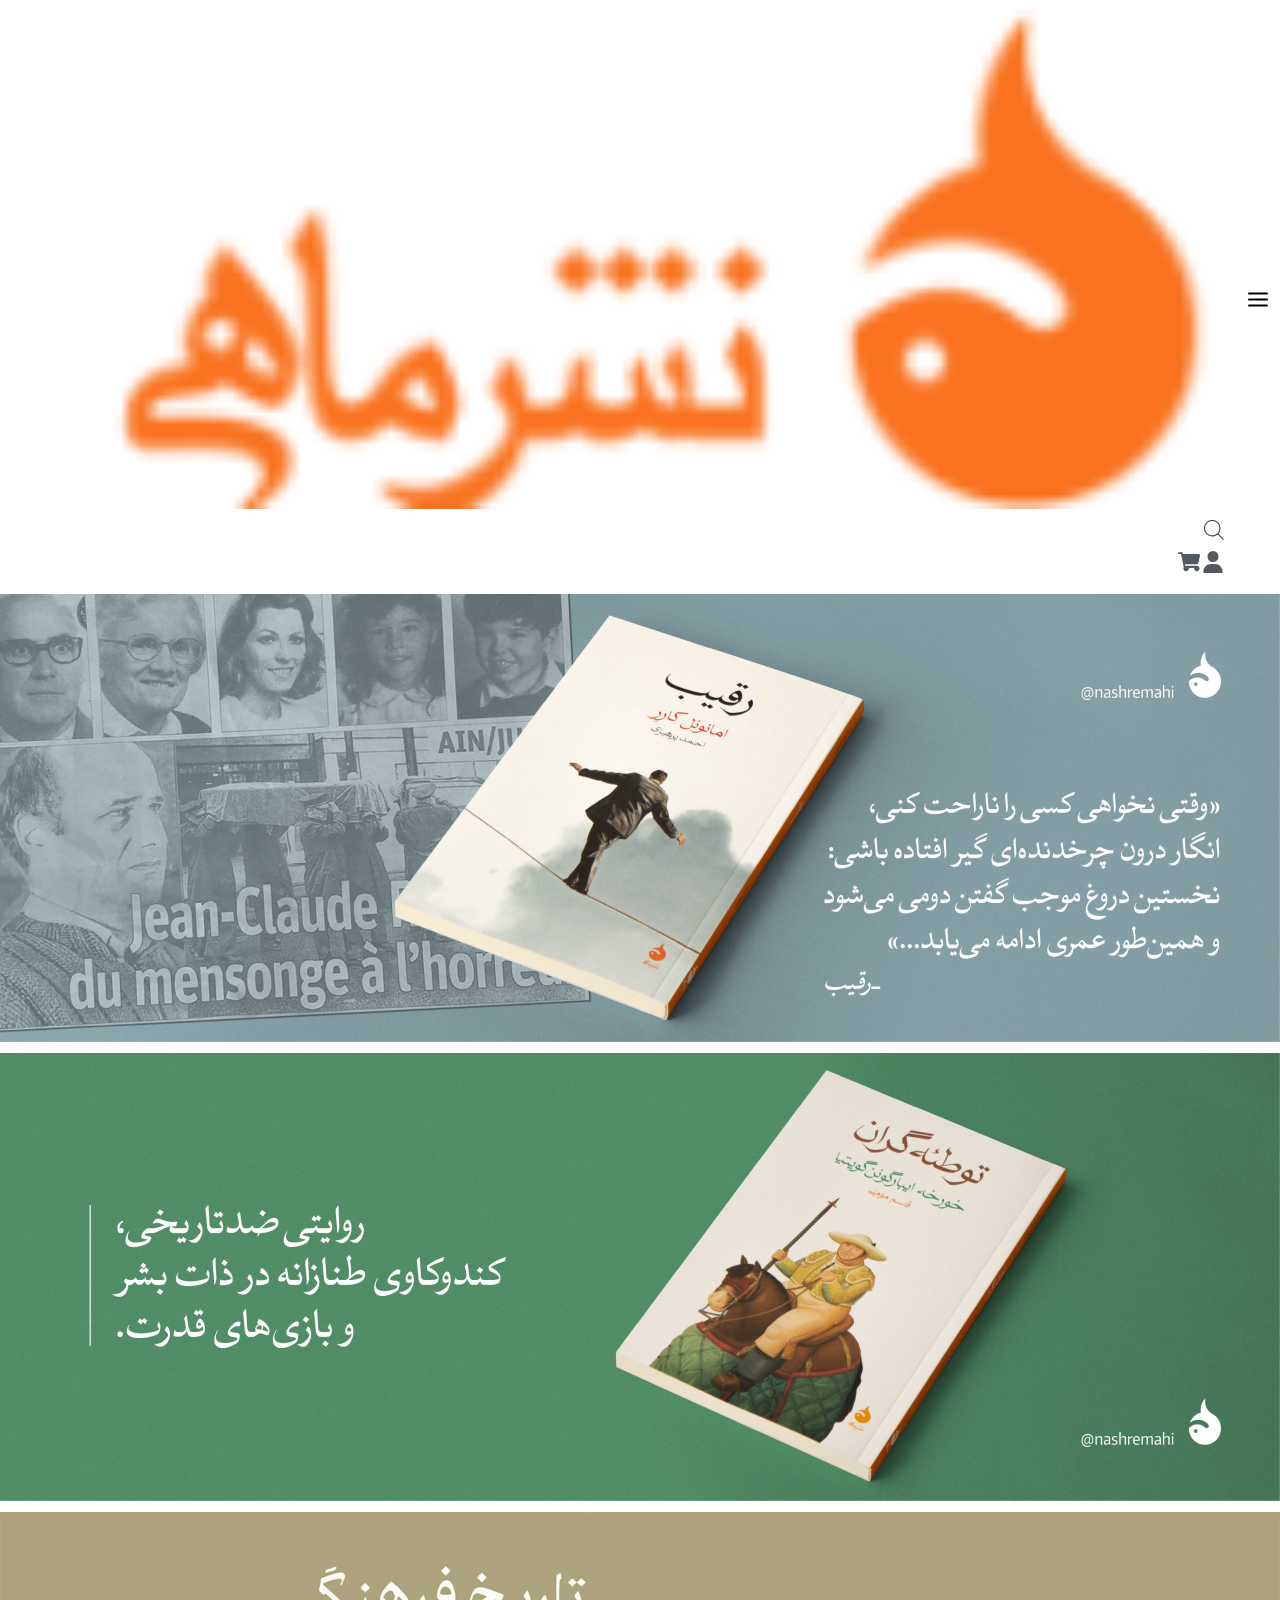
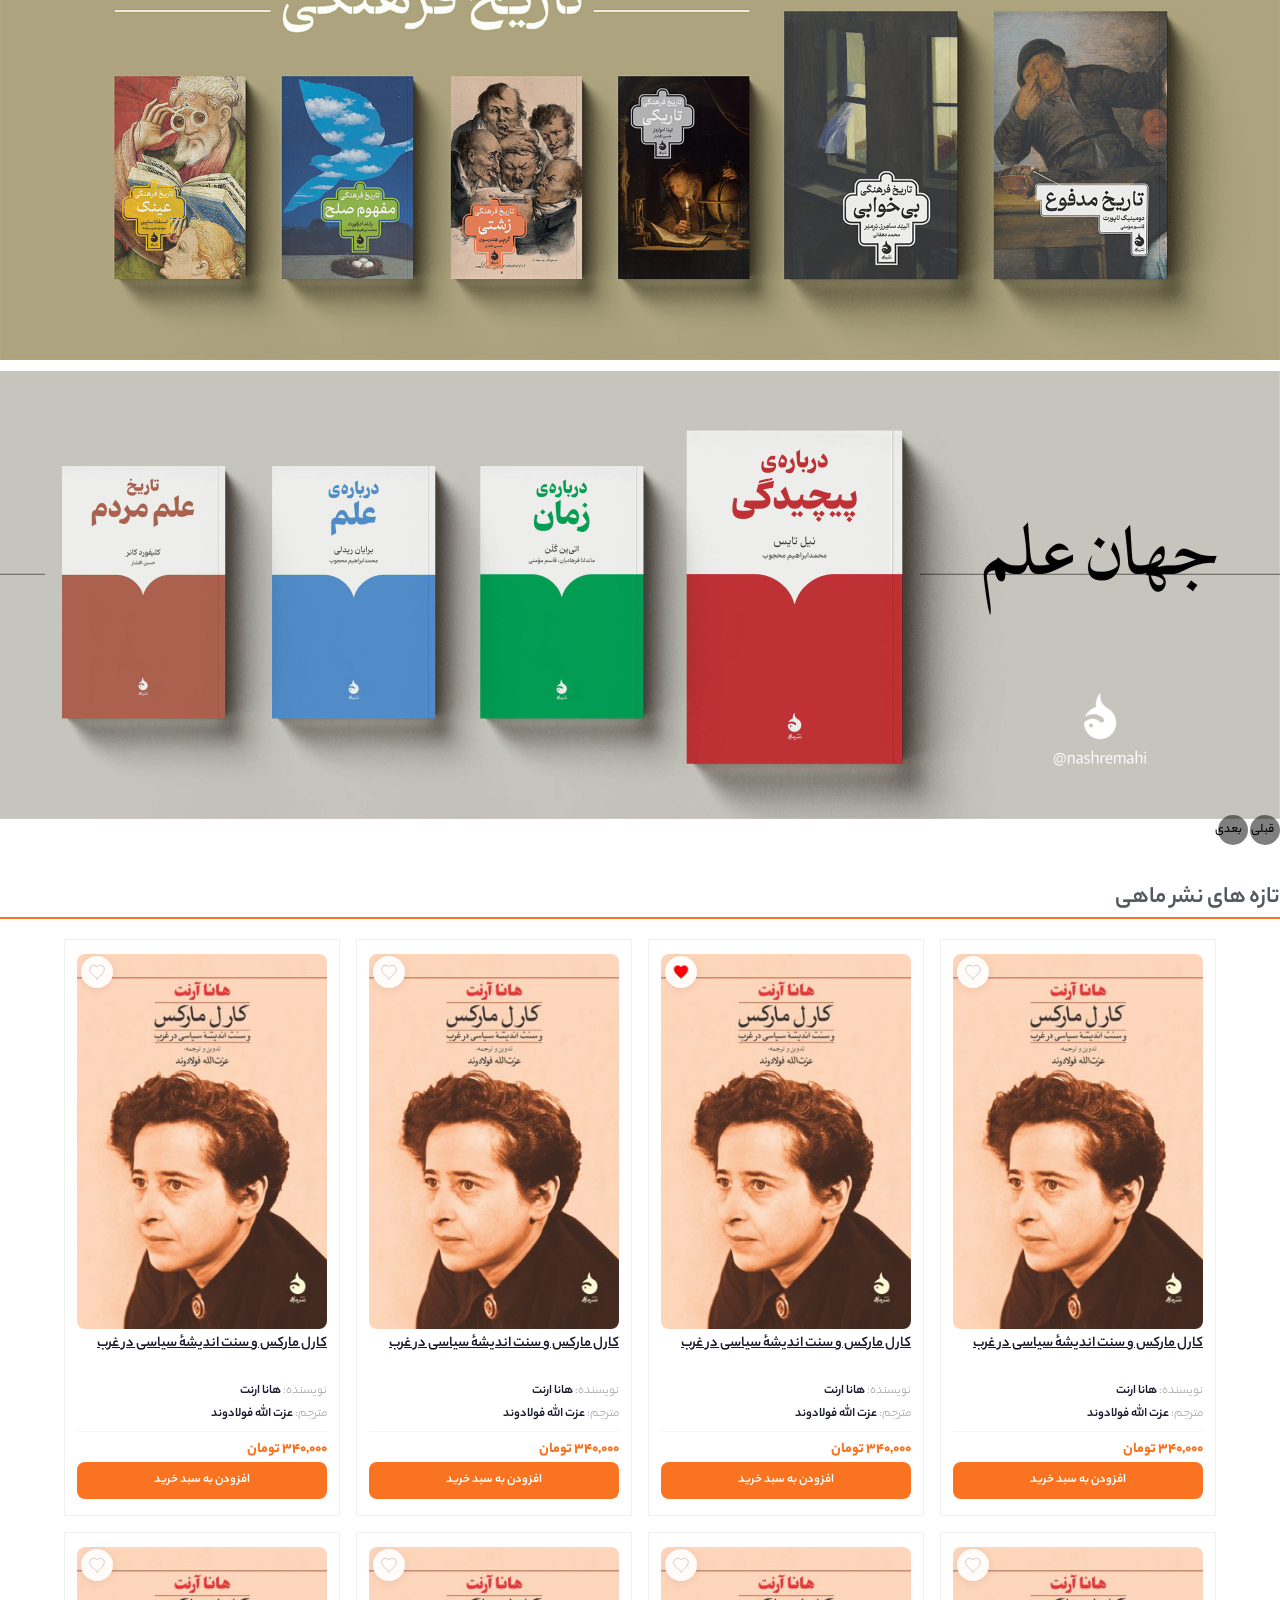
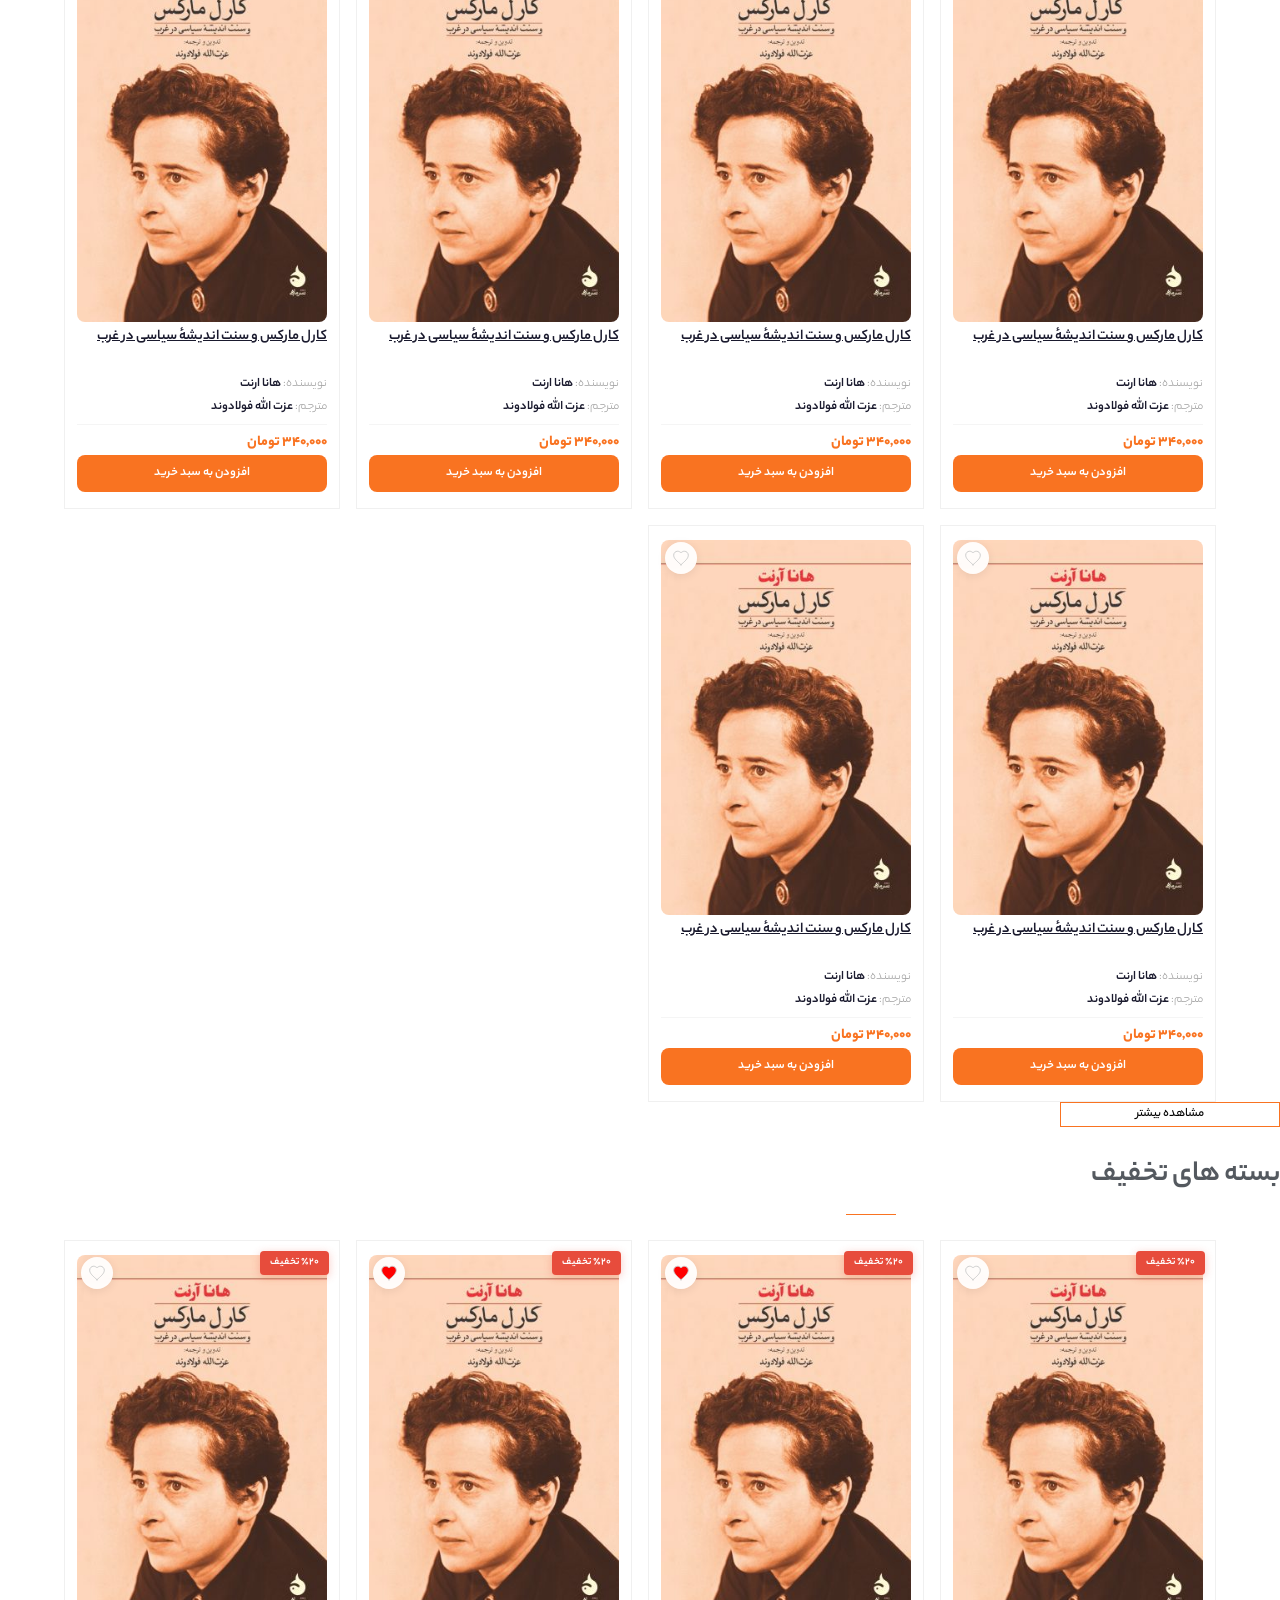
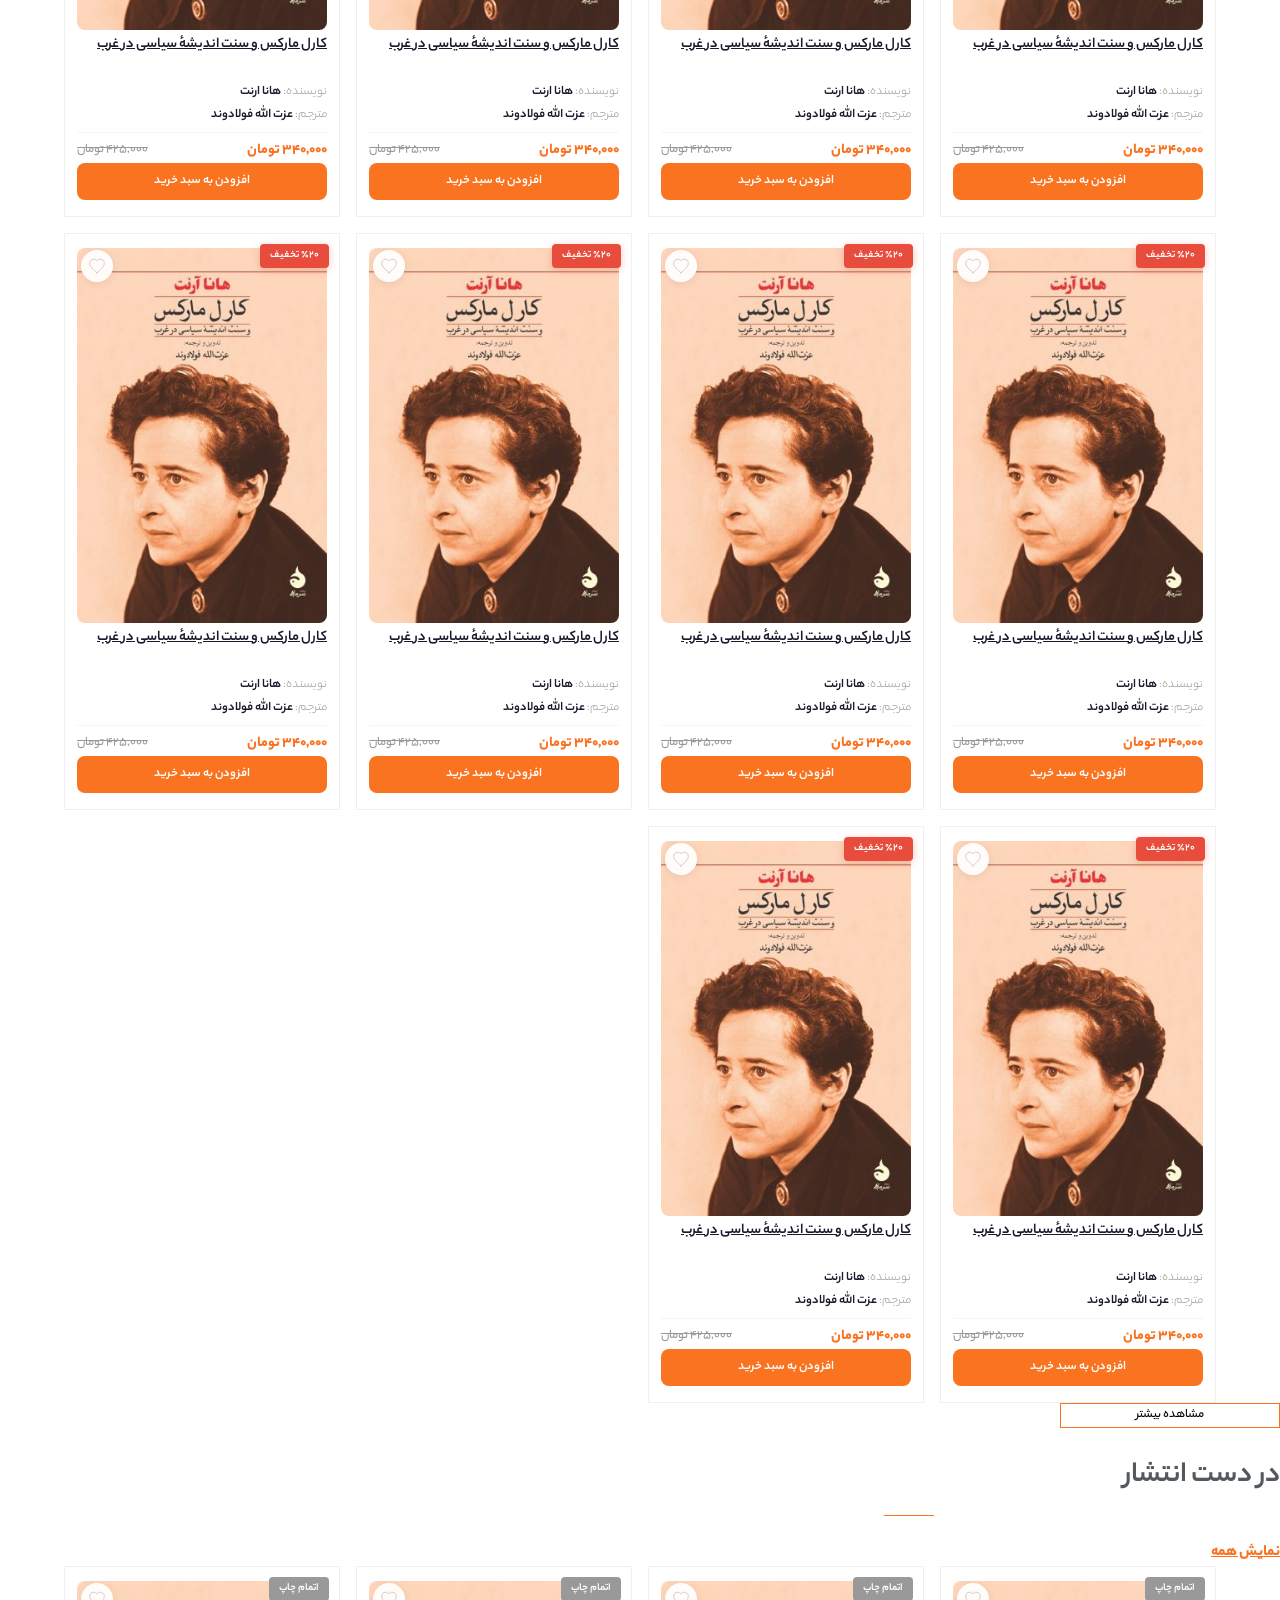
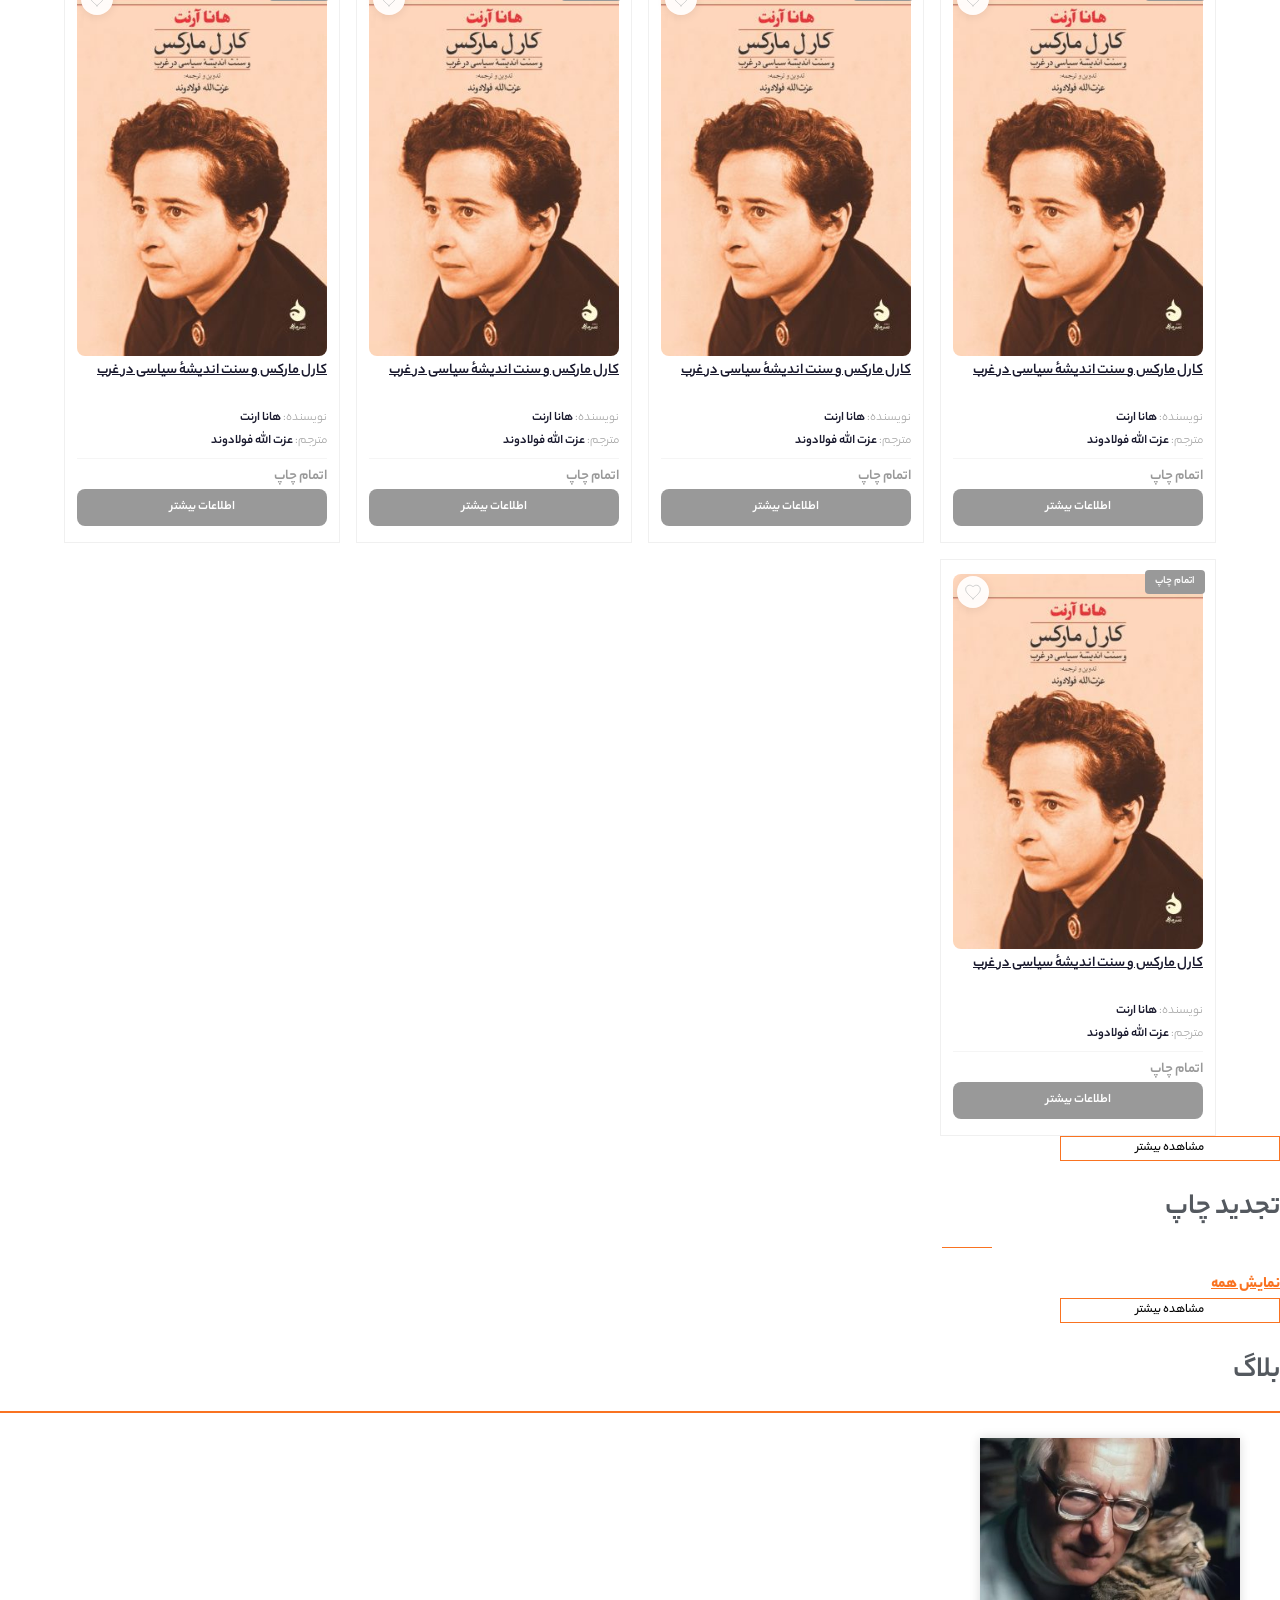
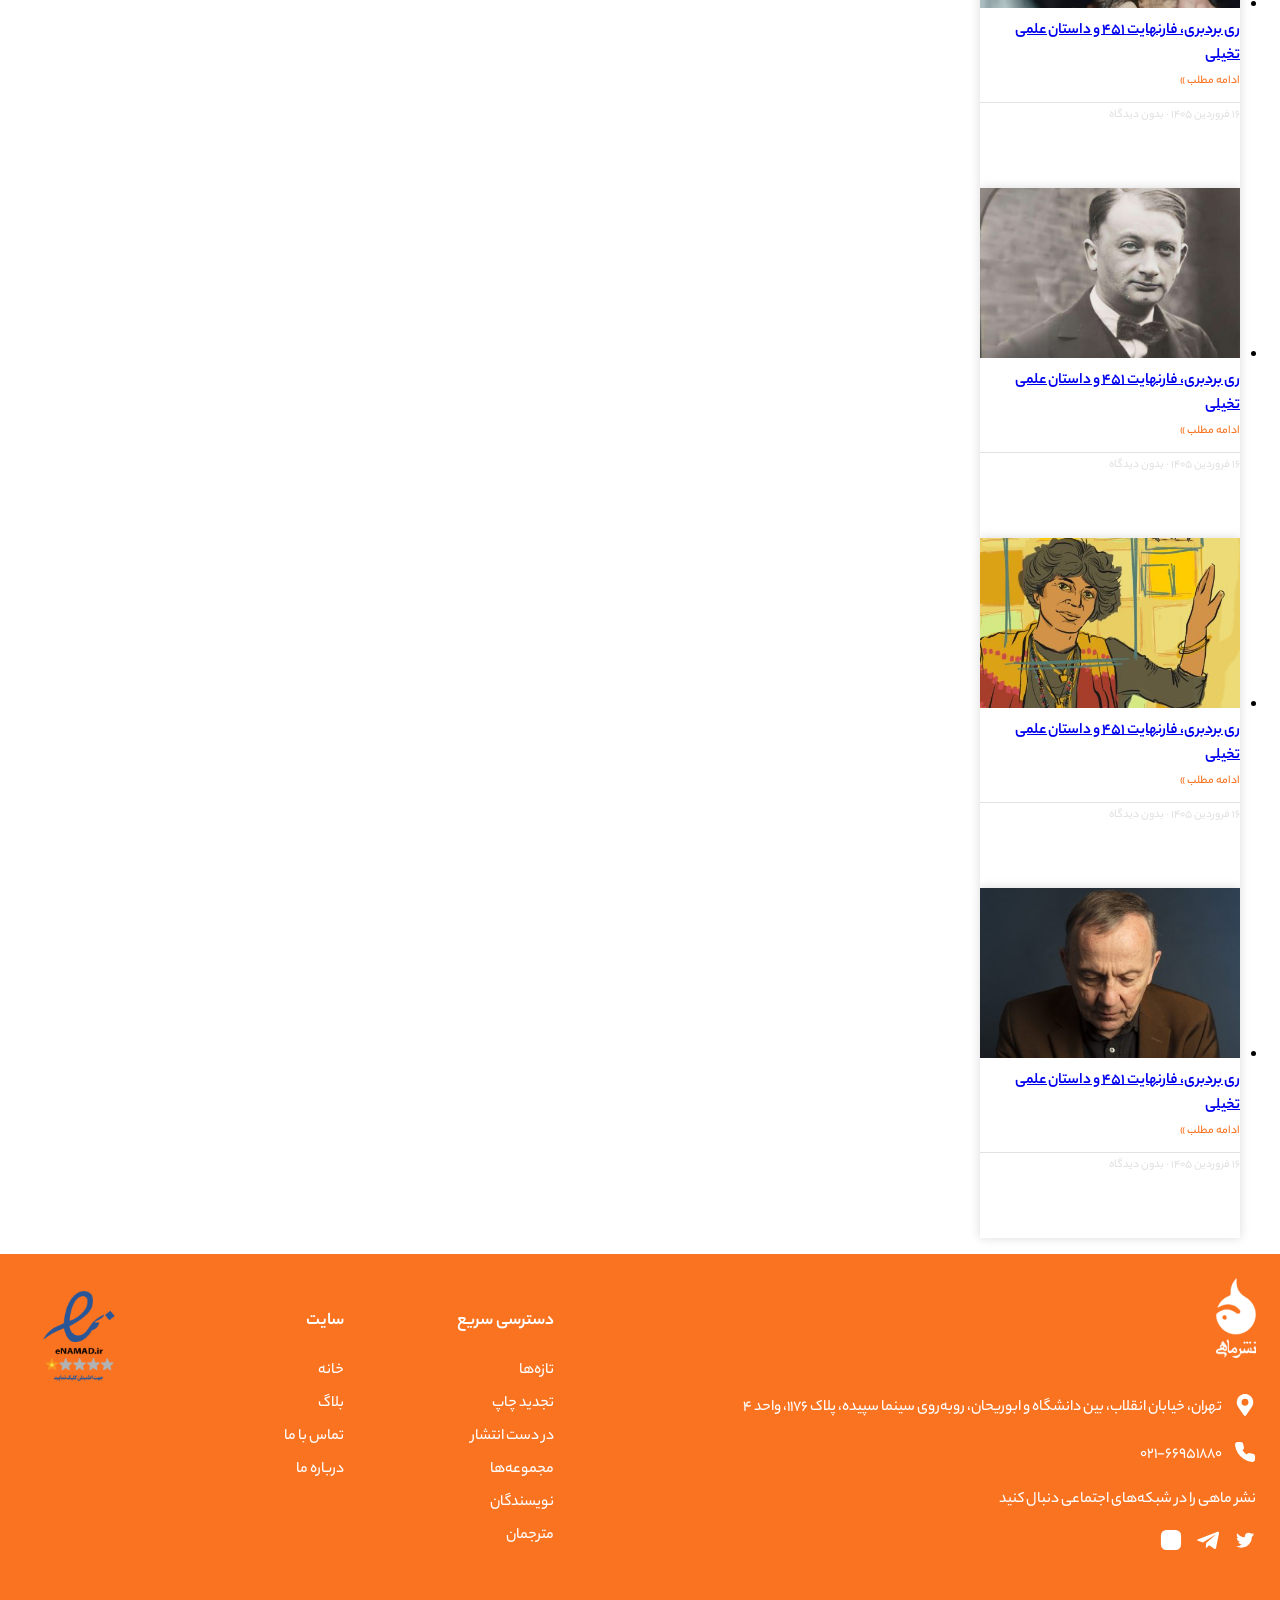
==== commit ed87d7ad: "حل مشکلات رسپانسیو" ====
--- a/pages/index.html
+++ b/pages/index.html
@@ -1,455 +1,769 @@
 <!doctype html>
 <html lang="fa" dir="rtl">
-  <head>
-    <meta charset="UTF-8" />
-    <meta name="viewport" content="width=device-width, initial-scale=1.0" />
-
-    <title>عنوان صفحه | نام سایت</title>
-    <meta
-      name="description"
-      content="توضیح کوتاه و جذاب درباره محتوای این صفحه (حدود 150 تا 160 کاراکتر)."
-    />
-    <meta name="keywords" content="کلمه کلیدی 1, کلمه کلیدی 2, کلمه کلیدی 3" />
-    <meta name="author" content="نام نویسنده" />
-
-    <meta name="robots" content="index, follow" />
-
-    <link rel="canonical" href="https://example.com/" />
-
-    <meta name="theme-color" content="#0d6efd" />
-
-    <meta property="og:type" content="website" />
-    <meta property="og:title" content="عنوان صفحه" />
-    <meta property="og:description" content="توضیح صفحه" />
-    <meta property="og:url" content="https://example.com/" />
-    <meta property="og:image" content="https://example.com/images/cover.jpg" />
-    <meta property="og:locale" content="fa_IR" />
-    <meta property="og:site_name" content="نام سایت" />
-
-    <meta name="twitter:card" content="summary_large_image" />
-    <meta name="twitter:title" content="عنوان صفحه" />
-    <meta name="twitter:description" content="توضیح صفحه" />
-    <meta name="twitter:image" content="https://example.com/images/cover.jpg" />
-    <meta name="viewport" content="width=device-width, initial-scale=1" />
-
-    <link
-      rel="stylesheet"
-      href="../assets/css/bootstrap.min.css/bootstrap.min.css"
-    />
-    <link rel="stylesheet" href="../assets/css/main.css" />
-  </head>
-
-  <body>
-    <header class="container">
-      <div
-        id="header"
-        class="position-relative d-flex justify-content-between align-items-center container-fluid py-2 px-0"
-      >
-        <a href="index.html">
-          <img
-            id="logo-img"
-            src="../assets/images/MAHI--e1662605437200.png"
-            alt=""
-        /></a>
-        <nav id="headerMenu" class="d-none d-lg-block mt-3">
-          <ul
-            class="d-flex justify-content-center align-items-center list-unstyled fs-5"
-            id="headerMenuUl"
-          >
-            <li>
-              <a
-                class="font700 text-decoration-none mainText fs-6 px-4 pb-2 MenuItemLink"
-                href="index.html"
-                >خانه</a
-              >
-            </li>
-            <li class="menu-item">
-              <a
-                id="books"
-                class="nav-link-custom fs-6 font700 position-relative text-decoration-none text-secondary"
-                href="books.html"
-              >
-                کتاب ها
-                <svg
-                  class="arrowSvg"
-                  width="12"
-                  height="12"
-                  viewBox="0 0 320 512"
-                  xmlns="http://www.w3.org/2000/svg"
-                >
-                  <path
-                    fill="currentColor"
-                    d="M31.3 192h257.3c28.4 0 42.7 34.5 22.6 54.6L182.6 375.2c-12.5 12.5-32.8 12.5-45.3 0L8.7 246.6C-11.4 226.5 2.9 192 31.3 192z"
-                  />
-                </svg>
-              </a>
-
-              <ul id="booksHover1">
-                <li>
-                  <a class="font700 fs-6" href="">تازه ها</a>
-                </li>
-                <li>
-                  <a class="font700 fs-6" href="">تجدید چاپ</a>
-                </li>
-                <li>
-                  <a class="font700 fs-6" href="">در دست انتشار</a>
-                </li>
-                <li
-                  class="font700 submenu d-flex justify-content-between align-items-between gap-2"
-                >
-                  <a
-                    class="d-flex justify-content-center align-items-center gap-2 fs-6"
-                    href=""
-                  >
-                    نسخه الکترونیکی و صوتی
-                    <svg
-                      id="booksSvg"
-                      class="arrowSvg"
-                      width="12"
-                      height="12"
-                      viewBox="0 0 320 512"
-                      xmlns="http://www.w3.org/2000/svg"
-                    >
-                      <path
-                        fill="currentColor"
-                        d="M31.3 192h257.3c28.4 0 42.7 34.5 22.6 54.6L182.6 375.2c-12.5 12.5-32.8 12.5-45.3 0L8.7 246.6C-11.4 226.5 2.9 192 31.3 192z"
-                      />
-                    </svg>
-                  </a>
-
-                  <ul id="booksHover2">
-                    <li>
-                      <a class="font700 fs-6" href="">طاقچه</a>
-                    </li>
-                    <li>
-                      <a class="font700 fs-6" href="">فیدیبو</a>
-                    </li>
-                    <li>
-                      <a class="font700 fs-6" href="">کتابراه</a>
-                    </li>
-                  </ul>
-                </li>
-              </ul>
-            </li>
-
-            <li class="menu-item">
-              <a
-                class="nav-link-custom font700 text-decoration-none text-secondary fs-6"
-                href="#"
-                >موضوعات</a
-              >
-              <svg
-                class="arrowSvg"
-                width="12"
-                height="12"
-                viewBox="0 0 320 512"
-                xmlns="http://www.w3.org/2000/svg"
-              >
-                <path
-                  fill="currentColor"
-                  d="M31.3 192h257.3c28.4 0 42.7 34.5 22.6 54.6L182.6 375.2c-12.5 12.5-32.8 12.5-45.3 0L8.7 246.6C-11.4 226.5 2.9 192 31.3 192z"
-                />
+
+<head>
+  <meta charset="UTF-8" />
+  <meta name="viewport" content="width=device-width, initial-scale=1.0" />
+
+  <title>عنوان صفحه | نام سایت</title>
+  <meta name="description" content="توضیح کوتاه و جذاب درباره محتوای این صفحه (حدود 150 تا 160 کاراکتر)." />
+  <meta name="keywords" content="کلمه کلیدی 1, کلمه کلیدی 2, کلمه کلیدی 3" />
+  <meta name="author" content="نام نویسنده" />
+
+  <meta name="robots" content="index, follow" />
+
+  <link rel="canonical" href="https://example.com/" />
+
+  <meta name="theme-color" content="#0d6efd" />
+
+  <meta property="og:type" content="website" />
+  <meta property="og:title" content="عنوان صفحه" />
+  <meta property="og:description" content="توضیح صفحه" />
+  <meta property="og:url" content="https://example.com/" />
+  <meta property="og:image" content="https://example.com/images/cover.jpg" />
+  <meta property="og:locale" content="fa_IR" />
+  <meta property="og:site_name" content="نام سایت" />
+
+  <meta name="twitter:card" content="summary_large_image" />
+  <meta name="twitter:title" content="عنوان صفحه" />
+  <meta name="twitter:description" content="توضیح صفحه" />
+  <meta name="twitter:image" content="https://example.com/images/cover.jpg" />
+  <meta name="viewport" content="width=device-width, initial-scale=1" />
+
+  <link rel="stylesheet" href="../assets/css/bootstrap.min.css" />
+  <link rel="stylesheet" href="../assets/css/main.css" />
+</head>
+
+<body>
+  <header class="container">
+    <div id="header"
+      class="position-relative d-flex justify-content-between align-items-center container-fluid py-2 px-0">
+      <a href="index.html">
+        <img id="logo-img" src="../assets/images/MAHI--e1662605437200.png" alt="" /></a>
+      <nav id="headerMenu" class="d-none d-lg-block mt-3">
+        <ul class="d-flex justify-content-center align-items-center list-unstyled fs-5" id="headerMenuUl">
+          <li>
+            <a class="font700 text-decoration-none mainText fs-6 px-4 pb-2 MenuItemLink" href="index.html">خانه</a>
+          </li>
+          <li class="menu-item">
+            <a id="books" class="nav-link-custom fs-6 font700 position-relative text-decoration-none text-secondary"
+              href="books.html">
+              کتاب ها
+              <svg class="arrowSvg" width="12" height="12" viewBox="0 0 320 512" xmlns="http://www.w3.org/2000/svg">
+                <path fill="currentColor"
+                  d="M31.3 192h257.3c28.4 0 42.7 34.5 22.6 54.6L182.6 375.2c-12.5 12.5-32.8 12.5-45.3 0L8.7 246.6C-11.4 226.5 2.9 192 31.3 192z" />
               </svg>
-              <ul class="dropdown">
-                <li>
-                  <a class="font700 fs-6" href="#">ادبیات داستانی</a>
-                </li>
-                <li>
-                  <a class="font700 fs-6" href="#">فلسفه</a>
-                </li>
-                <li>
-                  <a class="font700 fs-6" href="#">علوم اجتماعی</a>
-                </li>
-                <li>
-                  <a class="font700 fs-6" href="#">روان‌شناسی</a>
-                </li>
-                <li>
-                  <a class="font700 fs-6" href="#">تاریخ</a>
-                </li>
-                <li>
-                  <a class="font700" href="#">هنر</a>
-                </li>
-                <li>
-                  <a class="font700 fs-6" href="#">نمایشنامه</a>
-                </li>
-                <li>
-                  <a class="font700 fs-6" href="#">شعر</a>
-                </li>
-                <li>
-                  <a class="font700 fs-6" href="#">کودک و نوجوان</a>
-                </li>
-                <li>
-                  <a class="font700 fs-6" href="#">زندگی‌نامه</a>
-                </li>
-              </ul>
-            </li>
-            <li>
-              <a
-                class="font700 nav-link-custom text-decoration-none text-secondary fs-6"
-                href="books.html"
-                >مجموعه ها</a
-              >
-            </li>
-            <li class="menu-item">
-              <a
-                class="font700 nav-link-custom text-decoration-none text-secondary fs-6"
-                href="#"
-                >پدیدآورندگان</a
-              >
-              <svg
-                class="arrowSvg"
-                width="12"
-                height="12"
-                viewBox="0 0 320 512"
-                xmlns="http://www.w3.org/2000/svg"
-              >
-                <path
-                  fill="currentColor"
-                  d="M31.3 192h257.3c28.4 0 42.7 34.5 22.6 54.6L182.6 375.2c-12.5 12.5-32.8 12.5-45.3 0L8.7 246.6C-11.4 226.5 2.9 192 31.3 192z"
-                />
-              </svg>
-              <ul class="dropdown">
-                <li>
-                  <a class="font700 fs-6" href="#">نویسندگان</a>
-                </li>
-                <li>
-                  <a class="font700 fs-6" href="#">مترجمان</a>
-                </li>
-                <li>
-                  <a class="font700 fs-6" href="#">ویراستاران</a>
-                </li>
-              </ul>
-            </li>
-            <li>
-              <a
-                class="font700 nav-link-custom text-decoration-none text-secondary fs-6"
-                href=""
-                >بلاگ</a
-              >
-            </li>
-            <li>
-              <a
-                class="font700 nav-link-custom text-decoration-none text-secondary fs-6"
-                href="contact-us.html"
-                >در باره ما</a
-              >
-            </li>
-            <li>
-              <a
-                class="font700 nav-link-custom text-decoration-none text-secondary fs-6"
-                href="contact-us.html"
-                >تماس با ما</a
-              >
-            </li>
-            <li>
-              <a
-                class="font700 nav-link-custom text-decoration-none text-secondary fs-6"
-                href=""
-                >دانلود بروشور</a
-              >
-            </li>
-          </ul>
-        </nav>
-        <div
-          id="headerSvg"
-          class="d-flex justify-content-between align-items-center gap-5"
-        >
-          <svg
-            version="1.1"
-            class="searchSvg dgwt-wcas-ico-magnifier-handler"
-            xmlns="http://www.w3.org/2000/svg"
-            xmlns:xlink="http://www.w3.org/1999/xlink"
-            x="0px"
-            y="0px"
-            viewBox="0 0 51.539 51.361"
-            enable-background="new 0 0 51.539 51.361"
-            xml:space="preserve"
-          >
-            <path
-              fill="#444"
-              d="M51.539,49.356L37.247,35.065c3.273-3.74,5.272-8.623,5.272-13.983c0-11.742-9.518-21.26-21.26-21.26 S0,9.339,0,21.082s9.518,21.26,21.26,21.26c5.361,0,10.244-1.999,13.983-5.272l14.292,14.292L51.539,49.356z M2.835,21.082 c0-10.176,8.249-18.425,18.425-18.425s18.425,8.249,18.425,18.425S31.436,39.507,21.26,39.507S2.835,31.258,2.835,21.082z"
-            ></path>
-          </svg>
-          <div class="gap-4 d-flex">
-            <a href="login.html">
-              <svg
-                class="hoverSvg"
-                xmlns="http://www.w3.org/2000/svg"
-                viewBox="0 0 448 512"
-                width="24"
-                height="24"
-                fill="currentColor"
-              >
-                <path
-                  d="M224 256A128 128 0 1 0 224 0a128 128 0 1 0 0 256zm-45.7 48C79.8 304 0 383.8 0 482.3C0 498.7 13.3 512 29.7 512H418.3c16.4 0 29.7-13.3 29.7-29.7C448 383.8 368.2 304 269.7 304H178.3z"
-                /></svg
-            ></a>
-            <a id="cartSvgIcon">
-              <svg
-                class="hoverSvg"
-                xmlns="http://www.w3.org/2000/svg"
-                viewBox="0 0 576 512"
-              >
-                <path
-                  d="M528.1 301.3L575.6 91.4C581.2 67.4 562.9 44.7 538.3 44.7H128L118.6 0H24C10.7 0 0 10.7 0 24S10.7 48 24 48H79.1L150.4 389.4C144.5 399.8 141 411.8 141 424C141 463.8 173.2 496 213 496S285 463.8 285 424C285 419.5 284.6 415.1 283.8 410.8H422.2C421.4 415.1 421 419.5 421 424C421 463.8 453.2 496 493 496S565 463.8 565 424S532.8 352 493 352H189.6L181.3 312H504C515.3 312 525.7 304.2 528.1 301.3Z"
-                /></svg
-            ></a>
-          </div>
+            </a>
+
+            <ul id="booksHover1">
+              <li>
+                <a class="font700 fs-6" href="">تازه ها</a>
+              </li>
+              <li>
+                <a class="font700 fs-6" href="">تجدید چاپ</a>
+              </li>
+              <li>
+                <a class="font700 fs-6" href="">در دست انتشار</a>
+              </li>
+              <li class="font700 submenu d-flex justify-content-between align-items-between gap-2">
+                <a class="d-flex justify-content-center align-items-center gap-2 fs-6" href="">
+                  نسخه الکترونیکی و صوتی
+                  <svg id="booksSvg" class="arrowSvg" width="12" height="12" viewBox="0 0 320 512"
+                    xmlns="http://www.w3.org/2000/svg">
+                    <path fill="currentColor"
+                      d="M31.3 192h257.3c28.4 0 42.7 34.5 22.6 54.6L182.6 375.2c-12.5 12.5-32.8 12.5-45.3 0L8.7 246.6C-11.4 226.5 2.9 192 31.3 192z" />
+                  </svg>
+                </a>
+
+                <ul id="booksHover2">
+                  <li>
+                    <a class="font700 fs-6" href="">طاقچه</a>
+                  </li>
+                  <li>
+                    <a class="font700 fs-6" href="">فیدیبو</a>
+                  </li>
+                  <li>
+                    <a class="font700 fs-6" href="">کتابراه</a>
+                  </li>
+                </ul>
+              </li>
+            </ul>
+          </li>
+
+          <li class="menu-item">
+            <a class="nav-link-custom font700 text-decoration-none text-secondary fs-6" href="#">موضوعات</a>
+            <svg class="arrowSvg" width="12" height="12" viewBox="0 0 320 512" xmlns="http://www.w3.org/2000/svg">
+              <path fill="currentColor"
+                d="M31.3 192h257.3c28.4 0 42.7 34.5 22.6 54.6L182.6 375.2c-12.5 12.5-32.8 12.5-45.3 0L8.7 246.6C-11.4 226.5 2.9 192 31.3 192z" />
+            </svg>
+            <ul class="dropdown">
+              <li>
+                <a class="font700 fs-6" href="#">ادبیات داستانی</a>
+              </li>
+              <li>
+                <a class="font700 fs-6" href="#">فلسفه</a>
+              </li>
+              <li>
+                <a class="font700 fs-6" href="#">علوم اجتماعی</a>
+              </li>
+              <li>
+                <a class="font700 fs-6" href="#">روان‌شناسی</a>
+              </li>
+              <li>
+                <a class="font700 fs-6" href="#">تاریخ</a>
+              </li>
+              <li>
+                <a class="font700" href="#">هنر</a>
+              </li>
+              <li>
+                <a class="font700 fs-6" href="#">نمایشنامه</a>
+              </li>
+              <li>
+                <a class="font700 fs-6" href="#">شعر</a>
+              </li>
+              <li>
+                <a class="font700 fs-6" href="#">کودک و نوجوان</a>
+              </li>
+              <li>
+                <a class="font700 fs-6" href="#">زندگی‌نامه</a>
+              </li>
+            </ul>
+          </li>
+          <li>
+            <a class="font700 nav-link-custom text-decoration-none text-secondary fs-6" href="books.html">مجموعه ها</a>
+          </li>
+          <li class="menu-item">
+            <a class="font700 nav-link-custom text-decoration-none text-secondary fs-6" href="#">پدیدآورندگان</a>
+            <svg class="arrowSvg" width="12" height="12" viewBox="0 0 320 512" xmlns="http://www.w3.org/2000/svg">
+              <path fill="currentColor"
+                d="M31.3 192h257.3c28.4 0 42.7 34.5 22.6 54.6L182.6 375.2c-12.5 12.5-32.8 12.5-45.3 0L8.7 246.6C-11.4 226.5 2.9 192 31.3 192z" />
+            </svg>
+            <ul class="dropdown">
+              <li>
+                <a class="font700 fs-6" href="#">نویسندگان</a>
+              </li>
+              <li>
+                <a class="font700 fs-6" href="#">مترجمان</a>
+              </li>
+              <li>
+                <a class="font700 fs-6" href="#">ویراستاران</a>
+              </li>
+            </ul>
+          </li>
+          <li>
+            <a class="font700 nav-link-custom text-decoration-none text-secondary fs-6" href="">بلاگ</a>
+          </li>
+          <li>
+            <a class="font700 nav-link-custom text-decoration-none text-secondary fs-6" href="contact-us.html">در باره
+              ما</a>
+          </li>
+          <li>
+            <a class="font700 nav-link-custom text-decoration-none text-secondary fs-6" href="contact-us.html">تماس با
+              ما</a>
+          </li>
+          <li>
+            <a class="font700 nav-link-custom text-decoration-none text-secondary fs-6" href="">دانلود بروشور</a>
+          </li>
+        </ul>
+      </nav>
+      <div id="headerSvg" class="d-flex justify-content-between align-items-center gap-5">
+        <svg version="1.1" class="searchSvg dgwt-wcas-ico-magnifier-handler" xmlns="http://www.w3.org/2000/svg"
+          xmlns:xlink="http://www.w3.org/1999/xlink" x="0px" y="0px" viewBox="0 0 51.539 51.361"
+          enable-background="new 0 0 51.539 51.361" xml:space="preserve">
+          <path fill="#444"
+            d="M51.539,49.356L37.247,35.065c3.273-3.74,5.272-8.623,5.272-13.983c0-11.742-9.518-21.26-21.26-21.26 S0,9.339,0,21.082s9.518,21.26,21.26,21.26c5.361,0,10.244-1.999,13.983-5.272l14.292,14.292L51.539,49.356z M2.835,21.082 c0-10.176,8.249-18.425,18.425-18.425s18.425,8.249,18.425,18.425S31.436,39.507,21.26,39.507S2.835,31.258,2.835,21.082z">
+          </path>
+        </svg>
+        <div class="gap-4 d-flex">
+          <a href="login.html">
+            <svg class="hoverSvg" xmlns="http://www.w3.org/2000/svg" viewBox="0 0 448 512" width="24" height="24"
+              fill="currentColor">
+              <path
+                d="M224 256A128 128 0 1 0 224 0a128 128 0 1 0 0 256zm-45.7 48C79.8 304 0 383.8 0 482.3C0 498.7 13.3 512 29.7 512H418.3c16.4 0 29.7-13.3 29.7-29.7C448 383.8 368.2 304 269.7 304H178.3z" />
+            </svg></a>
+          <a id="cartSvgIcon">
+            <svg class="hoverSvg" xmlns="http://www.w3.org/2000/svg" viewBox="0 0 576 512">
+              <path
+                d="M528.1 301.3L575.6 91.4C581.2 67.4 562.9 44.7 538.3 44.7H128L118.6 0H24C10.7 0 0 10.7 0 24S10.7 48 24 48H79.1L150.4 389.4C144.5 399.8 141 411.8 141 424C141 463.8 173.2 496 213 496S285 463.8 285 424C285 419.5 284.6 415.1 283.8 410.8H422.2C421.4 415.1 421 419.5 421 424C421 463.8 453.2 496 493 496S565 463.8 565 424S532.8 352 493 352H189.6L181.3 312H504C515.3 312 525.7 304.2 528.1 301.3Z" />
+            </svg></a>
         </div>
       </div>
-      <div>
-        <svg
-          class="menuBar"
-          xmlns="http://www.w3.org/2000/svg"
-          width="24"
-          height="24"
-          viewBox="0 0 24 24"
-          fill="none"
-          stroke="currentColor"
-          stroke-width="2"
-          stroke-linecap="round"
-          stroke-linejoin="round"
-        >
-          <line x1="3" y1="6" x2="21" y2="6" />
-          <line x1="3" y1="12" x2="21" y2="12" />
-          <line x1="3" y1="18" x2="21" y2="18" />
+    </div>
+    <div>
+      <svg class="menuBar" xmlns="http://www.w3.org/2000/svg" width="24" height="24" viewBox="0 0 24 24" fill="none"
+        stroke="currentColor" stroke-width="2" stroke-linecap="round" stroke-linejoin="round">
+        <line x1="3" y1="6" x2="21" y2="6" />
+        <line x1="3" y1="12" x2="21" y2="12" />
+        <line x1="3" y1="18" x2="21" y2="18" />
+      </svg>
+
+      <div class="menu">
+        <svg class="closeMenuBtn cursor-pointer" xmlns="http://www.w3.org/2000/svg" width="24" height="24"
+          viewBox="0 0 24 24" fill="none" stroke="currentColor" stroke-width="2.5" stroke-linecap="round"
+          stroke-linejoin="round">
+          <line x1="18" y1="6" x2="6" y2="18"></line>
+          <line x1="6" y1="6" x2="18" y2="18"></line>
         </svg>
-
-        <div class="menu">
-          <svg
-            class="closeMenuBtn cursor-pointer"
-            xmlns="http://www.w3.org/2000/svg"
-            width="24"
-            height="24"
-            viewBox="0 0 24 24"
-            fill="none"
-            stroke="currentColor"
-            stroke-width="2.5"
-            stroke-linecap="round"
-            stroke-linejoin="round"
-          >
-            <line x1="18" y1="6" x2="6" y2="18"></line>
-            <line x1="6" y1="6" x2="18" y2="18"></line>
+        <ul class="menu-list">
+          <li><a href="">خانه</a></li>
+          <li><a href="">کتاب ها</a></li>
+          <li><a href="">موضوعات</a></li>
+          <li><a href="">مجموعه ها</a></li>
+          <li><a href="">پدید اورنده گان</a></li>
+          <li><a href="">یلاگ</a></li>
+          <li><a href="">درباره ما</a></li>
+          <li><a href="">تماس با ما</a></li>
+          <li><a href="">دانلود بروشور</a></li>
+        </ul>
+      </div>
+    </div>
+    <div class="search-wrapper">
+      <div class="search-container">
+        <div class="search-icon">
+          <svg width="20" height="20" viewBox="0 0 24 24" fill="none">
+            <path
+              d="M21 21L16.65 16.65M19 11C19 15.4183 15.4183 19 11 19C6.58172 19 3 15.4183 3 11C3 6.58172 6.58172 3 11 3C15.4183 3 19 6.58172 19 11Z"
+              stroke="currentColor" stroke-width="2" stroke-linecap="round" />
           </svg>
-          <ul class="menu-list">
-            <li><a href="">خانه</a></li>
-            <li><a href="">کتاب ها</a></li>
-            <li><a href="">موضوعات</a></li>
-            <li><a href="">مجموعه ها</a></li>
-            <li><a href="">پدید اورنده گان</a></li>
-            <li><a href="">یلاگ</a></li>
-            <li><a href="">درباره ما</a></li>
-            <li><a href="">تماس با ما</a></li>
-            <li><a href="">دانلود بروشور</a></li>
-          </ul>
+        </div>
+        <input type="text" id="searchInput" placeholder="جستجوی محصولات..." autocomplete="off" />
+        <button id="searchSpan" class="search-btn">
+          <span>جستجو</span>
+        </button>
+      </div>
+    </div>
+  </header>
+  <section class="hero">
+    <div id="heroCarousel" class="carousel slide" data-bs-ride="carousel">
+      <div class="carousel-inner">
+        <div class="carousel-item active">
+          <a href="/page1">
+            <img src="../assets/images/Header28-scaled.jpg" class="d-block w-100" alt="" />
+          </a>
+        </div>
+        <div class="carousel-item">
+          <a href="/page2">
+            <img src="../assets/images/Header29-scaled.jpg" class="d-block w-100" alt="" />
+          </a>
+        </div>
+        <div class="carousel-item">
+          <a href="/page3">
+            <img src="../assets/images/Header30.jpg" class="d-block w-100" alt="" />
+          </a>
+        </div>
+        <div class="carousel-item">
+          <a href="/page4">
+            <img src="../assets/images/Header32-scaled.jpg" class="d-block w-100" alt="" />
+          </a>
         </div>
       </div>
-      <div class="search-wrapper">
-        <div class="search-container">
-          <div class="search-icon">
-            <svg width="20" height="20" viewBox="0 0 24 24" fill="none">
+
+      <!-- دکمه قبلی - بسیار کوچیک -->
+      <button class="carousel-control-prev" type="button" data-bs-target="#heroCarousel" data-bs-slide="prev">
+        <span class="carousel-control-prev-icon" aria-hidden="true"></span>
+        <span class="visually-hidden">قبلی</span>
+      </button>
+
+      <!-- دکمه بعدی - بسیار کوچیک -->
+      <button class="carousel-control-next" type="button" data-bs-target="#heroCarousel" data-bs-slide="next">
+        <span class="carousel-control-next-icon" aria-hidden="true"></span>
+        <span class="visually-hidden">بعدی</span>
+      </button>
+    </div>
+  </section>
+  <main class="d-flex flex-column container">
+    <section class="d-flex flex-column justify-content-center align-items-center">
+      <h1 class="pb-3 mb-4 font700 fs-4 mt-4 headerTitle">
+        تازه های نشر ماهی
+      </h1>
+      <ul class="products">
+        <li class="product-cart position-relative d-flex flex-column gap-2 rounded-3">
+          <!-- تصویر -->
+          <a href="#" class="product-image-link">
+            <img class="bookImage" src="../assets/images/sonat_co1-300x450.jpg"
+              alt="کارل مارکس و سنت اندیشهٔ سیاسی در غرب" />
+          </a>
+
+          <!-- عنوان -->
+          <div class="product-title-wrapper">
+            <a class="text-decoration-none productTitle mainText" href="#">
+              کارل مارکس و سنت اندیشهٔ سیاسی در غرب
+            </a>
+          </div>
+
+          <!-- نویسنده و مترجم -->
+          <div class="product-meta">
+            <div>
+              <span class="font300 translaterText">نویسنده:</span>
+              <strong>هانا ارنت</strong>
+            </div>
+            <div>
+              <span class="font300 translaterText">مترجم:</span>
+              <strong>عزت الله فولادوند</strong>
+            </div>
+          </div>
+
+          <!-- قیمت -->
+          <div class="product-price-wrapper">
+            <div class="price-box">
+              <span class="price">۳۴۰,۰۰۰ تومان</span>
+            </div>
+          </div>
+
+          <!-- دکمه افزودن به سبد خرید (همیشه نمایش داده می‌شود) -->
+          <span class="addToCartBtn shopping rounded-3 d-flex justify-content-center align-items-center">
+            <a class="text-decoration-none text-white add-cart" href="#">افزودن به سبد خرید</a>
+          </span>
+
+          <!-- دکمه قلب (همیشه نمایش داده می‌شود) -->
+          <div class="heartSvg bg-white px-2 py-2 d-flex justify-content-center align-items-center">
+            <svg xmlns="http://www.w3.org/2000/svg" viewBox="0 0 512 512" width="22" height="22" fill="none"
+              stroke="currentColor" stroke-width="32" stroke-linecap="round" stroke-linejoin="round">
               <path
-                d="M21 21L16.65 16.65M19 11C19 15.4183 15.4183 19 11 19C6.58172 19 3 15.4183 3 11C3 6.58172 6.58172 3 11 3C15.4183 3 19 6.58172 19 11Z"
-                stroke="currentColor"
-                stroke-width="2"
-                stroke-linecap="round"
-              />
+                d="M256 448l-35-32C118 322 48 259 48 176 48 114 98 64 160 64c35 0 69 17 96 44 27-27 61-44 96-44 62 0 112 50 112 112 0 83-70 146-173 240l-35 32z" />
             </svg>
           </div>
-          <input
-            type="text"
-            id="searchInput"
-            placeholder="جستجوی محصولات..."
-            autocomplete="off"
-          />
-          <button id="searchSpan" class="search-btn">
-            <span>جستجو</span>
-          </button>
-        </div>
-      </div>
-    </header>
-    <section class="hero">
-      <div id="heroCarousel" class="carousel slide" data-bs-ride="carousel">
-        <div class="carousel-inner">
-          <div class="carousel-item active">
-            <a href="/page1">
-              <img
-                src="../assets/images/Header28-scaled.jpg"
-                class="d-block w-100"
-                alt=""
-              />
-            </a>
-          </div>
-          <div class="carousel-item">
-            <a href="/page2">
-              <img
-                src="../assets/images/Header29-scaled.jpg"
-                class="d-block w-100"
-                alt=""
-              />
-            </a>
-          </div>
-          <div class="carousel-item">
-            <a href="/page3">
-              <img
-                src="../assets/images/Header30.jpg"
-                class="d-block w-100"
-                alt=""
-              />
-            </a>
-          </div>
-          <div class="carousel-item">
-            <a href="/page4">
-              <img
-                src="../assets/images/Header32-scaled.jpg"
-                class="d-block w-100"
-                alt=""
-              />
-            </a>
-          </div>
-        </div>
-
-        <!-- دکمه قبلی - بسیار کوچیک -->
-        <button
-          class="carousel-control-prev"
-          type="button"
-          data-bs-target="#heroCarousel"
-          data-bs-slide="prev"
-        >
-          <span class="carousel-control-prev-icon" aria-hidden="true"></span>
-          <span class="visually-hidden">قبلی</span>
-        </button>
-
-        <!-- دکمه بعدی - بسیار کوچیک -->
-        <button
-          class="carousel-control-next"
-          type="button"
-          data-bs-target="#heroCarousel"
-          data-bs-slide="next"
-        >
-          <span class="carousel-control-next-icon" aria-hidden="true"></span>
-          <span class="visually-hidden">بعدی</span>
-        </button>
+        </li>
+        <li class="product-cart position-relative d-flex flex-column gap-2 rounded-3">
+          <!-- تصویر -->
+          <a href="#" class="product-image-link">
+            <img class="bookImage" src="../assets/images/sonat_co1-300x450.jpg"
+              alt="کارل مارکس و سنت اندیشهٔ سیاسی در غرب" />
+          </a>
+
+          <!-- عنوان -->
+          <div class="product-title-wrapper">
+            <a class="text-decoration-none productTitle mainText" href="#">
+              کارل مارکس و سنت اندیشهٔ سیاسی در غرب
+            </a>
+          </div>
+
+          <!-- نویسنده و مترجم -->
+          <div class="product-meta">
+            <div>
+              <span class="font300 translaterText">نویسنده:</span>
+              <strong>هانا ارنت</strong>
+            </div>
+            <div>
+              <span class="font300 translaterText">مترجم:</span>
+              <strong>عزت الله فولادوند</strong>
+            </div>
+          </div>
+
+          <!-- قیمت -->
+          <div class="product-price-wrapper">
+            <div class="price-box">
+              <span class="price">۳۴۰,۰۰۰ تومان</span>
+            </div>
+          </div>
+
+          <!-- دکمه افزودن به سبد خرید (همیشه نمایش داده می‌شود) -->
+          <span class="addToCartBtn shopping rounded-3 d-flex justify-content-center align-items-center">
+            <a class="text-decoration-none text-white add-cart" href="#">افزودن به سبد خرید</a>
+          </span>
+
+          <!-- دکمه قلب (همیشه نمایش داده می‌شود) -->
+          <div class="heartSvg actived bg-white px-2 py-2 d-flex justify-content-center align-items-center">
+            <svg xmlns="http://www.w3.org/2000/svg" viewBox="0 0 512 512" width="22" height="22" fill="none"
+              stroke="currentColor" stroke-width="32" stroke-linecap="round" stroke-linejoin="round">
+              <path
+                d="M256 448l-35-32C118 322 48 259 48 176 48 114 98 64 160 64c35 0 69 17 96 44 27-27 61-44 96-44 62 0 112 50 112 112 0 83-70 146-173 240l-35 32z" />
+            </svg>
+          </div>
+        </li>
+        <li class="product-cart position-relative d-flex flex-column gap-2 rounded-3">
+          <!-- تصویر -->
+          <a href="#" class="product-image-link">
+            <img class="bookImage" src="../assets/images/sonat_co1-300x450.jpg"
+              alt="کارل مارکس و سنت اندیشهٔ سیاسی در غرب" />
+          </a>
+
+          <!-- عنوان -->
+          <div class="product-title-wrapper">
+            <a class="text-decoration-none productTitle mainText" href="#">
+              کارل مارکس و سنت اندیشهٔ سیاسی در غرب
+            </a>
+          </div>
+
+          <!-- نویسنده و مترجم -->
+          <div class="product-meta">
+            <div>
+              <span class="font300 translaterText">نویسنده:</span>
+              <strong>هانا ارنت</strong>
+            </div>
+            <div>
+              <span class="font300 translaterText">مترجم:</span>
+              <strong>عزت الله فولادوند</strong>
+            </div>
+          </div>
+
+          <!-- قیمت -->
+          <div class="product-price-wrapper">
+            <div class="price-box">
+              <span class="price">۳۴۰,۰۰۰ تومان</span>
+            </div>
+          </div>
+
+          <!-- دکمه افزودن به سبد خرید (همیشه نمایش داده می‌شود) -->
+          <span class="addToCartBtn shopping rounded-3 d-flex justify-content-center align-items-center">
+            <a class="text-decoration-none text-white add-cart" href="#">افزودن به سبد خرید</a>
+          </span>
+
+          <!-- دکمه قلب (همیشه نمایش داده می‌شود) -->
+          <div class="heartSvg bg-white px-2 py-2 d-flex justify-content-center align-items-center">
+            <svg xmlns="http://www.w3.org/2000/svg" viewBox="0 0 512 512" width="22" height="22" fill="none"
+              stroke="currentColor" stroke-width="32" stroke-linecap="round" stroke-linejoin="round">
+              <path
+                d="M256 448l-35-32C118 322 48 259 48 176 48 114 98 64 160 64c35 0 69 17 96 44 27-27 61-44 96-44 62 0 112 50 112 112 0 83-70 146-173 240l-35 32z" />
+            </svg>
+          </div>
+        </li>
+        <li class="product-cart position-relative d-flex flex-column gap-2 rounded-3">
+          <!-- تصویر -->
+          <a href="#" class="product-image-link">
+            <img class="bookImage" src="../assets/images/sonat_co1-300x450.jpg"
+              alt="کارل مارکس و سنت اندیشهٔ سیاسی در غرب" />
+          </a>
+
+          <!-- عنوان -->
+          <div class="product-title-wrapper">
+            <a class="text-decoration-none productTitle mainText" href="#">
+              کارل مارکس و سنت اندیشهٔ سیاسی در غرب
+            </a>
+          </div>
+
+          <!-- نویسنده و مترجم -->
+          <div class="product-meta">
+            <div>
+              <span class="font300 translaterText">نویسنده:</span>
+              <strong>هانا ارنت</strong>
+            </div>
+            <div>
+              <span class="font300 translaterText">مترجم:</span>
+              <strong>عزت الله فولادوند</strong>
+            </div>
+          </div>
+
+          <!-- قیمت -->
+          <div class="product-price-wrapper">
+            <div class="price-box">
+              <span class="price">۳۴۰,۰۰۰ تومان</span>
+            </div>
+          </div>
+
+          <!-- دکمه افزودن به سبد خرید (همیشه نمایش داده می‌شود) -->
+          <span class="addToCartBtn shopping rounded-3 d-flex justify-content-center align-items-center">
+            <a class="text-decoration-none text-white add-cart" href="#">افزودن به سبد خرید</a>
+          </span>
+
+          <!-- دکمه قلب (همیشه نمایش داده می‌شود) -->
+          <div class="heartSvg bg-white px-2 py-2 d-flex justify-content-center align-items-center">
+            <svg xmlns="http://www.w3.org/2000/svg" viewBox="0 0 512 512" width="22" height="22" fill="none"
+              stroke="currentColor" stroke-width="32" stroke-linecap="round" stroke-linejoin="round">
+              <path
+                d="M256 448l-35-32C118 322 48 259 48 176 48 114 98 64 160 64c35 0 69 17 96 44 27-27 61-44 96-44 62 0 112 50 112 112 0 83-70 146-173 240l-35 32z" />
+            </svg>
+          </div>
+        </li>
+        <li class="product-cart position-relative d-flex flex-column gap-2 rounded-3">
+          <!-- تصویر -->
+          <a href="#" class="product-image-link">
+            <img class="bookImage" src="../assets/images/sonat_co1-300x450.jpg"
+              alt="کارل مارکس و سنت اندیشهٔ سیاسی در غرب" />
+          </a>
+
+          <!-- عنوان -->
+          <div class="product-title-wrapper">
+            <a class="text-decoration-none productTitle mainText" href="#">
+              کارل مارکس و سنت اندیشهٔ سیاسی در غرب
+            </a>
+          </div>
+
+          <!-- نویسنده و مترجم -->
+          <div class="product-meta">
+            <div>
+              <span class="font300 translaterText">نویسنده:</span>
+              <strong>هانا ارنت</strong>
+            </div>
+            <div>
+              <span class="font300 translaterText">مترجم:</span>
+              <strong>عزت الله فولادوند</strong>
+            </div>
+          </div>
+
+          <!-- قیمت -->
+          <div class="product-price-wrapper">
+            <div class="price-box">
+              <span class="price">۳۴۰,۰۰۰ تومان</span>
+            </div>
+          </div>
+
+          <!-- دکمه افزودن به سبد خرید (همیشه نمایش داده می‌شود) -->
+          <span class="addToCartBtn shopping rounded-3 d-flex justify-content-center align-items-center">
+            <a class="text-decoration-none text-white add-cart" href="#">افزودن به سبد خرید</a>
+          </span>
+
+          <!-- دکمه قلب (همیشه نمایش داده می‌شود) -->
+          <div class="heartSvg bg-white px-2 py-2 d-flex justify-content-center align-items-center">
+            <svg xmlns="http://www.w3.org/2000/svg" viewBox="0 0 512 512" width="22" height="22" fill="none"
+              stroke="currentColor" stroke-width="32" stroke-linecap="round" stroke-linejoin="round">
+              <path
+                d="M256 448l-35-32C118 322 48 259 48 176 48 114 98 64 160 64c35 0 69 17 96 44 27-27 61-44 96-44 62 0 112 50 112 112 0 83-70 146-173 240l-35 32z" />
+            </svg>
+          </div>
+        </li>
+        <li class="product-cart position-relative d-flex flex-column gap-2 rounded-3">
+          <!-- تصویر -->
+          <a href="#" class="product-image-link">
+            <img class="bookImage" src="../assets/images/sonat_co1-300x450.jpg"
+              alt="کارل مارکس و سنت اندیشهٔ سیاسی در غرب" />
+          </a>
+
+          <!-- عنوان -->
+          <div class="product-title-wrapper">
+            <a class="text-decoration-none productTitle mainText" href="#">
+              کارل مارکس و سنت اندیشهٔ سیاسی در غرب
+            </a>
+          </div>
+
+          <!-- نویسنده و مترجم -->
+          <div class="product-meta">
+            <div>
+              <span class="font300 translaterText">نویسنده:</span>
+              <strong>هانا ارنت</strong>
+            </div>
+            <div>
+              <span class="font300 translaterText">مترجم:</span>
+              <strong>عزت الله فولادوند</strong>
+            </div>
+          </div>
+
+          <!-- قیمت -->
+          <div class="product-price-wrapper">
+            <div class="price-box">
+              <span class="price">۳۴۰,۰۰۰ تومان</span>
+            </div>
+          </div>
+
+          <!-- دکمه افزودن به سبد خرید (همیشه نمایش داده می‌شود) -->
+          <span class="addToCartBtn shopping rounded-3 d-flex justify-content-center align-items-center">
+            <a class="text-decoration-none text-white add-cart" href="#">افزودن به سبد خرید</a>
+          </span>
+
+          <!-- دکمه قلب (همیشه نمایش داده می‌شود) -->
+          <div class="heartSvg bg-white px-2 py-2 d-flex justify-content-center align-items-center">
+            <svg xmlns="http://www.w3.org/2000/svg" viewBox="0 0 512 512" width="22" height="22" fill="none"
+              stroke="currentColor" stroke-width="32" stroke-linecap="round" stroke-linejoin="round">
+              <path
+                d="M256 448l-35-32C118 322 48 259 48 176 48 114 98 64 160 64c35 0 69 17 96 44 27-27 61-44 96-44 62 0 112 50 112 112 0 83-70 146-173 240l-35 32z" />
+            </svg>
+          </div>
+        </li>
+        <li class="product-cart position-relative d-flex flex-column gap-2 rounded-3">
+          <!-- تصویر -->
+          <a href="#" class="product-image-link">
+            <img class="bookImage" src="../assets/images/sonat_co1-300x450.jpg"
+              alt="کارل مارکس و سنت اندیشهٔ سیاسی در غرب" />
+          </a>
+
+          <!-- عنوان -->
+          <div class="product-title-wrapper">
+            <a class="text-decoration-none productTitle mainText" href="#">
+              کارل مارکس و سنت اندیشهٔ سیاسی در غرب
+            </a>
+          </div>
+
+          <!-- نویسنده و مترجم -->
+          <div class="product-meta">
+            <div>
+              <span class="font300 translaterText">نویسنده:</span>
+              <strong>هانا ارنت</strong>
+            </div>
+            <div>
+              <span class="font300 translaterText">مترجم:</span>
+              <strong>عزت الله فولادوند</strong>
+            </div>
+          </div>
+
+          <!-- قیمت -->
+          <div class="product-price-wrapper">
+            <div class="price-box">
+              <span class="price">۳۴۰,۰۰۰ تومان</span>
+            </div>
+          </div>
+
+          <!-- دکمه افزودن به سبد خرید (همیشه نمایش داده می‌شود) -->
+          <span class="addToCartBtn shopping rounded-3 d-flex justify-content-center align-items-center">
+            <a class="text-decoration-none text-white add-cart" href="#">افزودن به سبد خرید</a>
+          </span>
+
+          <!-- دکمه قلب (همیشه نمایش داده می‌شود) -->
+          <div class="heartSvg bg-white px-2 py-2 d-flex justify-content-center align-items-center">
+            <svg xmlns="http://www.w3.org/2000/svg" viewBox="0 0 512 512" width="22" height="22" fill="none"
+              stroke="currentColor" stroke-width="32" stroke-linecap="round" stroke-linejoin="round">
+              <path
+                d="M256 448l-35-32C118 322 48 259 48 176 48 114 98 64 160 64c35 0 69 17 96 44 27-27 61-44 96-44 62 0 112 50 112 112 0 83-70 146-173 240l-35 32z" />
+            </svg>
+          </div>
+        </li>
+        <li class="product-cart position-relative d-flex flex-column gap-2 rounded-3">
+          <!-- تصویر -->
+          <a href="#" class="product-image-link">
+            <img class="bookImage" src="../assets/images/sonat_co1-300x450.jpg"
+              alt="کارل مارکس و سنت اندیشهٔ سیاسی در غرب" />
+          </a>
+
+          <!-- عنوان -->
+          <div class="product-title-wrapper">
+            <a class="text-decoration-none productTitle mainText" href="#">
+              کارل مارکس و سنت اندیشهٔ سیاسی در غرب
+            </a>
+          </div>
+
+          <!-- نویسنده و مترجم -->
+          <div class="product-meta">
+            <div>
+              <span class="font300 translaterText">نویسنده:</span>
+              <strong>هانا ارنت</strong>
+            </div>
+            <div>
+              <span class="font300 translaterText">مترجم:</span>
+              <strong>عزت الله فولادوند</strong>
+            </div>
+          </div>
+
+          <!-- قیمت -->
+          <div class="product-price-wrapper">
+            <div class="price-box">
+              <span class="price">۳۴۰,۰۰۰ تومان</span>
+            </div>
+          </div>
+
+          <!-- دکمه افزودن به سبد خرید (همیشه نمایش داده می‌شود) -->
+          <span class="addToCartBtn shopping rounded-3 d-flex justify-content-center align-items-center">
+            <a class="text-decoration-none text-white add-cart" href="#">افزودن به سبد خرید</a>
+          </span>
+
+          <!-- دکمه قلب (همیشه نمایش داده می‌شود) -->
+          <div class="heartSvg bg-white px-2 py-2 d-flex justify-content-center align-items-center">
+            <svg xmlns="http://www.w3.org/2000/svg" viewBox="0 0 512 512" width="22" height="22" fill="none"
+              stroke="currentColor" stroke-width="32" stroke-linecap="round" stroke-linejoin="round">
+              <path
+                d="M256 448l-35-32C118 322 48 259 48 176 48 114 98 64 160 64c35 0 69 17 96 44 27-27 61-44 96-44 62 0 112 50 112 112 0 83-70 146-173 240l-35 32z" />
+            </svg>
+          </div>
+        </li>
+        <li class="product-cart position-relative d-flex flex-column gap-2 rounded-3">
+          <!-- تصویر -->
+          <a href="#" class="product-image-link">
+            <img class="bookImage" src="../assets/images/sonat_co1-300x450.jpg"
+              alt="کارل مارکس و سنت اندیشهٔ سیاسی در غرب" />
+          </a>
+
+          <!-- عنوان -->
+          <div class="product-title-wrapper">
+            <a class="text-decoration-none productTitle mainText" href="#">
+              کارل مارکس و سنت اندیشهٔ سیاسی در غرب
+            </a>
+          </div>
+
+          <!-- نویسنده و مترجم -->
+          <div class="product-meta">
+            <div>
+              <span class="font300 translaterText">نویسنده:</span>
+              <strong>هانا ارنت</strong>
+            </div>
+            <div>
+              <span class="font300 translaterText">مترجم:</span>
+              <strong>عزت الله فولادوند</strong>
+            </div>
+          </div>
+
+          <!-- قیمت -->
+          <div class="product-price-wrapper">
+            <div class="price-box">
+              <span class="price">۳۴۰,۰۰۰ تومان</span>
+            </div>
+          </div>
+
+          <!-- دکمه افزودن به سبد خرید (همیشه نمایش داده می‌شود) -->
+          <span class="addToCartBtn shopping rounded-3 d-flex justify-content-center align-items-center">
+            <a class="text-decoration-none text-white add-cart" href="#">افزودن به سبد خرید</a>
+          </span>
+
+          <!-- دکمه قلب (همیشه نمایش داده می‌شود) -->
+          <div class="heartSvg bg-white px-2 py-2 d-flex justify-content-center align-items-center">
+            <svg xmlns="http://www.w3.org/2000/svg" viewBox="0 0 512 512" width="22" height="22" fill="none"
+              stroke="currentColor" stroke-width="32" stroke-linecap="round" stroke-linejoin="round">
+              <path
+                d="M256 448l-35-32C118 322 48 259 48 176 48 114 98 64 160 64c35 0 69 17 96 44 27-27 61-44 96-44 62 0 112 50 112 112 0 83-70 146-173 240l-35 32z" />
+            </svg>
+          </div>
+        </li>
+        <li class="product-cart position-relative d-flex flex-column gap-2 rounded-3">
+          <!-- تصویر -->
+          <a href="#" class="product-image-link">
+            <img class="bookImage" src="../assets/images/sonat_co1-300x450.jpg"
+              alt="کارل مارکس و سنت اندیشهٔ سیاسی در غرب" />
+          </a>
+
+          <!-- عنوان -->
+          <div class="product-title-wrapper">
+            <a class="text-decoration-none productTitle mainText" href="#">
+              کارل مارکس و سنت اندیشهٔ سیاسی در غرب
+            </a>
+          </div>
+
+          <!-- نویسنده و مترجم -->
+          <div class="product-meta">
+            <div>
+              <span class="font300 translaterText">نویسنده:</span>
+              <strong>هانا ارنت</strong>
+            </div>
+            <div>
+              <span class="font300 translaterText">مترجم:</span>
+              <strong>عزت الله فولادوند</strong>
+            </div>
+          </div>
+
+          <!-- قیمت -->
+          <div class="product-price-wrapper">
+            <div class="price-box">
+              <span class="price">۳۴۰,۰۰۰ تومان</span>
+            </div>
+          </div>
+
+          <!-- دکمه افزودن به سبد خرید (همیشه نمایش داده می‌شود) -->
+          <span class="addToCartBtn shopping rounded-3 d-flex justify-content-center align-items-center">
+            <a class="text-decoration-none text-white add-cart" href="#">افزودن به سبد خرید</a>
+          </span>
+
+          <!-- دکمه قلب (همیشه نمایش داده می‌شود) -->
+          <div class="heartSvg bg-white px-2 py-2 d-flex justify-content-center align-items-center">
+            <svg xmlns="http://www.w3.org/2000/svg" viewBox="0 0 512 512" width="22" height="22" fill="none"
+              stroke="currentColor" stroke-width="32" stroke-linecap="round" stroke-linejoin="round">
+              <path
+                d="M256 448l-35-32C118 322 48 259 48 176 48 114 98 64 160 64c35 0 69 17 96 44 27-27 61-44 96-44 62 0 112 50 112 112 0 83-70 146-173 240l-35 32z" />
+            </svg>
+          </div>
+        </li>
+      </ul>
+      <div class="flex align-items-center justify-content-center mt-4 mb-4">
+        <button class="btn btn-theme">مشاهده بیشتر</button>
       </div>
     </section>
-    <main class="d-flex flex-column container">
-      <section
-        class="d-flex flex-column justify-content-center align-items-center"
-      >
-        <h1 class="pb-3 mb-4 font700 fs-4 mt-4 headerTitle">
-          تازه های نشر ماهی
-        </h1>
+    <section>
+      <div class="mainTitle d-flex justify-content-center flex-column align-items-center gap-4">
+        <h2 class="h2 discountTitle">بسته های تخفیف</h2>
         <ul class="products">
-          <li
-            class="product-cart position-relative d-flex flex-column gap-2 rounded-3"
-          >
+          <li class="product-cart position-relative d-flex flex-column gap-2 rounded-3 has-discount">
+            <!-- برچسب تخفیف -->
+            <span class="discount-badge">٪۲۰ تخفیف</span>
+
             <!-- تصویر -->
             <a href="#" class="product-image-link">
-              <img
-                class="bookImage"
-                src="../assets/images/sonat_co1-300x450.jpg"
-                alt="کارل مارکس و سنت اندیشهٔ سیاسی در غرب"
-              />
+              <img class="bookImage" src="../assets/images/sonat_co1-300x450.jpg"
+                alt="کارل مارکس و سنت اندیشهٔ سیاسی در غرب" />
             </a>
 
             <!-- عنوان -->
@@ -471,53 +785,36 @@
               </div>
             </div>
 
-            <!-- قیمت -->
+            <!-- قیمت با تخفیف -->
             <div class="product-price-wrapper">
               <div class="price-box">
+                <span class="price-old">۴۲۵,۰۰۰ تومان</span>
                 <span class="price">۳۴۰,۰۰۰ تومان</span>
               </div>
             </div>
 
-            <!-- دکمه افزودن به سبد خرید (همیشه نمایش داده می‌شود) -->
-            <span
-              class="addToCartBtn shopping rounded-3 d-flex justify-content-center align-items-center"
-            >
-              <a class="text-decoration-none text-white add-cart" href="#"
-                >افزودن به سبد خرید</a
-              >
+            <!-- دکمه افزودن به سبد خرید -->
+            <span class="addToCartBtn shopping rounded-3 d-flex justify-content-center align-items-center">
+              <a class="text-decoration-none text-white add-cart" href="#">افزودن به سبد خرید</a>
             </span>
 
-            <!-- دکمه قلب (همیشه نمایش داده می‌شود) -->
-            <div
-              class="heartSvg bg-white px-2 py-2 d-flex justify-content-center align-items-center"
-            >
-              <svg
-                xmlns="http://www.w3.org/2000/svg"
-                viewBox="0 0 512 512"
-                width="22"
-                height="22"
-                fill="none"
-                stroke="currentColor"
-                stroke-width="32"
-                stroke-linecap="round"
-                stroke-linejoin="round"
-              >
+            <!-- دکمه قلب -->
+            <div class="heartSvg bg-white px-2 py-2 d-flex justify-content-center align-items-center">
+              <svg xmlns="http://www.w3.org/2000/svg" viewBox="0 0 512 512" width="22" height="22" fill="none"
+                stroke="currentColor" stroke-width="32" stroke-linecap="round" stroke-linejoin="round">
                 <path
-                  d="M256 448l-35-32C118 322 48 259 48 176 48 114 98 64 160 64c35 0 69 17 96 44 27-27 61-44 96-44 62 0 112 50 112 112 0 83-70 146-173 240l-35 32z"
-                />
+                  d="M256 448l-35-32C118 322 48 259 48 176 48 114 98 64 160 64c35 0 69 17 96 44 27-27 61-44 96-44 62 0 112 50 112 112 0 83-70 146-173 240l-35 32z" />
               </svg>
             </div>
           </li>
-          <li
-            class="product-cart position-relative d-flex flex-column gap-2 rounded-3"
-          >
+          <li class="product-cart position-relative d-flex flex-column gap-2 rounded-3 has-discount">
+            <!-- برچسب تخفیف -->
+            <span class="discount-badge">٪۲۰ تخفیف</span>
+
             <!-- تصویر -->
             <a href="#" class="product-image-link">
-              <img
-                class="bookImage"
-                src="../assets/images/sonat_co1-300x450.jpg"
-                alt="کارل مارکس و سنت اندیشهٔ سیاسی در غرب"
-              />
+              <img class="bookImage" src="../assets/images/sonat_co1-300x450.jpg"
+                alt="کارل مارکس و سنت اندیشهٔ سیاسی در غرب" />
             </a>
 
             <!-- عنوان -->
@@ -539,53 +836,36 @@
               </div>
             </div>
 
-            <!-- قیمت -->
+            <!-- قیمت با تخفیف -->
             <div class="product-price-wrapper">
               <div class="price-box">
+                <span class="price-old">۴۲۵,۰۰۰ تومان</span>
                 <span class="price">۳۴۰,۰۰۰ تومان</span>
               </div>
             </div>
 
-            <!-- دکمه افزودن به سبد خرید (همیشه نمایش داده می‌شود) -->
-            <span
-              class="addToCartBtn shopping rounded-3 d-flex justify-content-center align-items-center"
-            >
-              <a class="text-decoration-none text-white add-cart" href="#"
-                >افزودن به سبد خرید</a
-              >
+            <!-- دکمه افزودن به سبد خرید -->
+            <span class="addToCartBtn shopping rounded-3 d-flex justify-content-center align-items-center">
+              <a class="text-decoration-none text-white add-cart" href="#">افزودن به سبد خرید</a>
             </span>
 
-            <!-- دکمه قلب (همیشه نمایش داده می‌شود) -->
-            <div
-              class="heartSvg actived bg-white px-2 py-2 d-flex justify-content-center align-items-center"
-            >
-              <svg
-                xmlns="http://www.w3.org/2000/svg"
-                viewBox="0 0 512 512"
-                width="22"
-                height="22"
-                fill="none"
-                stroke="currentColor"
-                stroke-width="32"
-                stroke-linecap="round"
-                stroke-linejoin="round"
-              >
+            <!-- دکمه قلب -->
+            <div class="heartSvg actived bg-white px-2 py-2 d-flex justify-content-center align-items-center">
+              <svg xmlns="http://www.w3.org/2000/svg" viewBox="0 0 512 512" width="22" height="22" fill="none"
+                stroke="currentColor" stroke-width="32" stroke-linecap="round" stroke-linejoin="round">
                 <path
-                  d="M256 448l-35-32C118 322 48 259 48 176 48 114 98 64 160 64c35 0 69 17 96 44 27-27 61-44 96-44 62 0 112 50 112 112 0 83-70 146-173 240l-35 32z"
-                />
+                  d="M256 448l-35-32C118 322 48 259 48 176 48 114 98 64 160 64c35 0 69 17 96 44 27-27 61-44 96-44 62 0 112 50 112 112 0 83-70 146-173 240l-35 32z" />
               </svg>
             </div>
           </li>
-          <li
-            class="product-cart position-relative d-flex flex-column gap-2 rounded-3"
-          >
+          <li class="product-cart position-relative d-flex flex-column gap-2 rounded-3 has-discount">
+            <!-- برچسب تخفیف -->
+            <span class="discount-badge">٪۲۰ تخفیف</span>
+
             <!-- تصویر -->
             <a href="#" class="product-image-link">
-              <img
-                class="bookImage"
-                src="../assets/images/sonat_co1-300x450.jpg"
-                alt="کارل مارکس و سنت اندیشهٔ سیاسی در غرب"
-              />
+              <img class="bookImage" src="../assets/images/sonat_co1-300x450.jpg"
+                alt="کارل مارکس و سنت اندیشهٔ سیاسی در غرب" />
             </a>
 
             <!-- عنوان -->
@@ -607,53 +887,36 @@
               </div>
             </div>
 
-            <!-- قیمت -->
+            <!-- قیمت با تخفیف -->
             <div class="product-price-wrapper">
               <div class="price-box">
+                <span class="price-old">۴۲۵,۰۰۰ تومان</span>
                 <span class="price">۳۴۰,۰۰۰ تومان</span>
               </div>
             </div>
 
-            <!-- دکمه افزودن به سبد خرید (همیشه نمایش داده می‌شود) -->
-            <span
-              class="addToCartBtn shopping rounded-3 d-flex justify-content-center align-items-center"
-            >
-              <a class="text-decoration-none text-white add-cart" href="#"
-                >افزودن به سبد خرید</a
-              >
+            <!-- دکمه افزودن به سبد خرید -->
+            <span class="addToCartBtn shopping rounded-3 d-flex justify-content-center align-items-center">
+              <a class="text-decoration-none text-white add-cart" href="#">افزودن به سبد خرید</a>
             </span>
 
-            <!-- دکمه قلب (همیشه نمایش داده می‌شود) -->
-            <div
-              class="heartSvg bg-white px-2 py-2 d-flex justify-content-center align-items-center"
-            >
-              <svg
-                xmlns="http://www.w3.org/2000/svg"
-                viewBox="0 0 512 512"
-                width="22"
-                height="22"
-                fill="none"
-                stroke="currentColor"
-                stroke-width="32"
-                stroke-linecap="round"
-                stroke-linejoin="round"
-              >
+            <!-- دکمه قلب -->
+            <div class="heartSvg actived bg-white px-2 py-2 d-flex justify-content-center align-items-center">
+              <svg xmlns="http://www.w3.org/2000/svg" viewBox="0 0 512 512" width="22" height="22" fill="none"
+                stroke="currentColor" stroke-width="32" stroke-linecap="round" stroke-linejoin="round">
                 <path
-                  d="M256 448l-35-32C118 322 48 259 48 176 48 114 98 64 160 64c35 0 69 17 96 44 27-27 61-44 96-44 62 0 112 50 112 112 0 83-70 146-173 240l-35 32z"
-                />
+                  d="M256 448l-35-32C118 322 48 259 48 176 48 114 98 64 160 64c35 0 69 17 96 44 27-27 61-44 96-44 62 0 112 50 112 112 0 83-70 146-173 240l-35 32z" />
               </svg>
             </div>
           </li>
-          <li
-            class="product-cart position-relative d-flex flex-column gap-2 rounded-3"
-          >
+          <li class="product-cart position-relative d-flex flex-column gap-2 rounded-3 has-discount">
+            <!-- برچسب تخفیف -->
+            <span class="discount-badge">٪۲۰ تخفیف</span>
+
             <!-- تصویر -->
             <a href="#" class="product-image-link">
-              <img
-                class="bookImage"
-                src="../assets/images/sonat_co1-300x450.jpg"
-                alt="کارل مارکس و سنت اندیشهٔ سیاسی در غرب"
-              />
+              <img class="bookImage" src="../assets/images/sonat_co1-300x450.jpg"
+                alt="کارل مارکس و سنت اندیشهٔ سیاسی در غرب" />
             </a>
 
             <!-- عنوان -->
@@ -675,53 +938,36 @@
               </div>
             </div>
 
-            <!-- قیمت -->
+            <!-- قیمت با تخفیف -->
             <div class="product-price-wrapper">
               <div class="price-box">
+                <span class="price-old">۴۲۵,۰۰۰ تومان</span>
                 <span class="price">۳۴۰,۰۰۰ تومان</span>
               </div>
             </div>
 
-            <!-- دکمه افزودن به سبد خرید (همیشه نمایش داده می‌شود) -->
-            <span
-              class="addToCartBtn shopping rounded-3 d-flex justify-content-center align-items-center"
-            >
-              <a class="text-decoration-none text-white add-cart" href="#"
-                >افزودن به سبد خرید</a
-              >
+            <!-- دکمه افزودن به سبد خرید -->
+            <span class="addToCartBtn shopping rounded-3 d-flex justify-content-center align-items-center">
+              <a class="text-decoration-none text-white add-cart" href="#">افزودن به سبد خرید</a>
             </span>
 
-            <!-- دکمه قلب (همیشه نمایش داده می‌شود) -->
-            <div
-              class="heartSvg bg-white px-2 py-2 d-flex justify-content-center align-items-center"
-            >
-              <svg
-                xmlns="http://www.w3.org/2000/svg"
-                viewBox="0 0 512 512"
-                width="22"
-                height="22"
-                fill="none"
-                stroke="currentColor"
-                stroke-width="32"
-                stroke-linecap="round"
-                stroke-linejoin="round"
-              >
+            <!-- دکمه قلب -->
+            <div class="heartSvg bg-white px-2 py-2 d-flex justify-content-center align-items-center">
+              <svg xmlns="http://www.w3.org/2000/svg" viewBox="0 0 512 512" width="22" height="22" fill="none"
+                stroke="currentColor" stroke-width="32" stroke-linecap="round" stroke-linejoin="round">
                 <path
-                  d="M256 448l-35-32C118 322 48 259 48 176 48 114 98 64 160 64c35 0 69 17 96 44 27-27 61-44 96-44 62 0 112 50 112 112 0 83-70 146-173 240l-35 32z"
-                />
+                  d="M256 448l-35-32C118 322 48 259 48 176 48 114 98 64 160 64c35 0 69 17 96 44 27-27 61-44 96-44 62 0 112 50 112 112 0 83-70 146-173 240l-35 32z" />
               </svg>
             </div>
           </li>
-          <li
-            class="product-cart position-relative d-flex flex-column gap-2 rounded-3"
-          >
+          <li class="product-cart position-relative d-flex flex-column gap-2 rounded-3 has-discount">
+            <!-- برچسب تخفیف -->
+            <span class="discount-badge">٪۲۰ تخفیف</span>
+
             <!-- تصویر -->
             <a href="#" class="product-image-link">
-              <img
-                class="bookImage"
-                src="../assets/images/sonat_co1-300x450.jpg"
-                alt="کارل مارکس و سنت اندیشهٔ سیاسی در غرب"
-              />
+              <img class="bookImage" src="../assets/images/sonat_co1-300x450.jpg"
+                alt="کارل مارکس و سنت اندیشهٔ سیاسی در غرب" />
             </a>
 
             <!-- عنوان -->
@@ -743,53 +989,36 @@
               </div>
             </div>
 
-            <!-- قیمت -->
+            <!-- قیمت با تخفیف -->
             <div class="product-price-wrapper">
               <div class="price-box">
+                <span class="price-old">۴۲۵,۰۰۰ تومان</span>
                 <span class="price">۳۴۰,۰۰۰ تومان</span>
               </div>
             </div>
 
-            <!-- دکمه افزودن به سبد خرید (همیشه نمایش داده می‌شود) -->
-            <span
-              class="addToCartBtn shopping rounded-3 d-flex justify-content-center align-items-center"
-            >
-              <a class="text-decoration-none text-white add-cart" href="#"
-                >افزودن به سبد خرید</a
-              >
+            <!-- دکمه افزودن به سبد خرید -->
+            <span class="addToCartBtn shopping rounded-3 d-flex justify-content-center align-items-center">
+              <a class="text-decoration-none text-white add-cart" href="#">افزودن به سبد خرید</a>
             </span>
 
-            <!-- دکمه قلب (همیشه نمایش داده می‌شود) -->
-            <div
-              class="heartSvg bg-white px-2 py-2 d-flex justify-content-center align-items-center"
-            >
-              <svg
-                xmlns="http://www.w3.org/2000/svg"
-                viewBox="0 0 512 512"
-                width="22"
-                height="22"
-                fill="none"
-                stroke="currentColor"
-                stroke-width="32"
-                stroke-linecap="round"
-                stroke-linejoin="round"
-              >
+            <!-- دکمه قلب -->
+            <div class="heartSvg bg-white px-2 py-2 d-flex justify-content-center align-items-center">
+              <svg xmlns="http://www.w3.org/2000/svg" viewBox="0 0 512 512" width="22" height="22" fill="none"
+                stroke="currentColor" stroke-width="32" stroke-linecap="round" stroke-linejoin="round">
                 <path
-                  d="M256 448l-35-32C118 322 48 259 48 176 48 114 98 64 160 64c35 0 69 17 96 44 27-27 61-44 96-44 62 0 112 50 112 112 0 83-70 146-173 240l-35 32z"
-                />
+                  d="M256 448l-35-32C118 322 48 259 48 176 48 114 98 64 160 64c35 0 69 17 96 44 27-27 61-44 96-44 62 0 112 50 112 112 0 83-70 146-173 240l-35 32z" />
               </svg>
             </div>
           </li>
-          <li
-            class="product-cart position-relative d-flex flex-column gap-2 rounded-3"
-          >
+          <li class="product-cart position-relative d-flex flex-column gap-2 rounded-3 has-discount">
+            <!-- برچسب تخفیف -->
+            <span class="discount-badge">٪۲۰ تخفیف</span>
+
             <!-- تصویر -->
             <a href="#" class="product-image-link">
-              <img
-                class="bookImage"
-                src="../assets/images/sonat_co1-300x450.jpg"
-                alt="کارل مارکس و سنت اندیشهٔ سیاسی در غرب"
-              />
+              <img class="bookImage" src="../assets/images/sonat_co1-300x450.jpg"
+                alt="کارل مارکس و سنت اندیشهٔ سیاسی در غرب" />
             </a>
 
             <!-- عنوان -->
@@ -811,53 +1040,36 @@
               </div>
             </div>
 
-            <!-- قیمت -->
+            <!-- قیمت با تخفیف -->
             <div class="product-price-wrapper">
               <div class="price-box">
+                <span class="price-old">۴۲۵,۰۰۰ تومان</span>
                 <span class="price">۳۴۰,۰۰۰ تومان</span>
               </div>
             </div>
 
-            <!-- دکمه افزودن به سبد خرید (همیشه نمایش داده می‌شود) -->
-            <span
-              class="addToCartBtn shopping rounded-3 d-flex justify-content-center align-items-center"
-            >
-              <a class="text-decoration-none text-white add-cart" href="#"
-                >افزودن به سبد خرید</a
-              >
+            <!-- دکمه افزودن به سبد خرید -->
+            <span class="addToCartBtn shopping rounded-3 d-flex justify-content-center align-items-center">
+              <a class="text-decoration-none text-white add-cart" href="#">افزودن به سبد خرید</a>
             </span>
 
-            <!-- دکمه قلب (همیشه نمایش داده می‌شود) -->
-            <div
-              class="heartSvg bg-white px-2 py-2 d-flex justify-content-center align-items-center"
-            >
-              <svg
-                xmlns="http://www.w3.org/2000/svg"
-                viewBox="0 0 512 512"
-                width="22"
-                height="22"
-                fill="none"
-                stroke="currentColor"
-                stroke-width="32"
-                stroke-linecap="round"
-                stroke-linejoin="round"
-              >
+            <!-- دکمه قلب -->
+            <div class="heartSvg bg-white px-2 py-2 d-flex justify-content-center align-items-center">
+              <svg xmlns="http://www.w3.org/2000/svg" viewBox="0 0 512 512" width="22" height="22" fill="none"
+                stroke="currentColor" stroke-width="32" stroke-linecap="round" stroke-linejoin="round">
                 <path
-                  d="M256 448l-35-32C118 322 48 259 48 176 48 114 98 64 160 64c35 0 69 17 96 44 27-27 61-44 96-44 62 0 112 50 112 112 0 83-70 146-173 240l-35 32z"
-                />
+                  d="M256 448l-35-32C118 322 48 259 48 176 48 114 98 64 160 64c35 0 69 17 96 44 27-27 61-44 96-44 62 0 112 50 112 112 0 83-70 146-173 240l-35 32z" />
               </svg>
             </div>
           </li>
-          <li
-            class="product-cart position-relative d-flex flex-column gap-2 rounded-3"
-          >
+          <li class="product-cart position-relative d-flex flex-column gap-2 rounded-3 has-discount">
+            <!-- برچسب تخفیف -->
+            <span class="discount-badge">٪۲۰ تخفیف</span>
+
             <!-- تصویر -->
             <a href="#" class="product-image-link">
-              <img
-                class="bookImage"
-                src="../assets/images/sonat_co1-300x450.jpg"
-                alt="کارل مارکس و سنت اندیشهٔ سیاسی در غرب"
-              />
+              <img class="bookImage" src="../assets/images/sonat_co1-300x450.jpg"
+                alt="کارل مارکس و سنت اندیشهٔ سیاسی در غرب" />
             </a>
 
             <!-- عنوان -->
@@ -879,53 +1091,36 @@
               </div>
             </div>
 
-            <!-- قیمت -->
+            <!-- قیمت با تخفیف -->
             <div class="product-price-wrapper">
               <div class="price-box">
+                <span class="price-old">۴۲۵,۰۰۰ تومان</span>
                 <span class="price">۳۴۰,۰۰۰ تومان</span>
               </div>
             </div>
 
-            <!-- دکمه افزودن به سبد خرید (همیشه نمایش داده می‌شود) -->
-            <span
-              class="addToCartBtn shopping rounded-3 d-flex justify-content-center align-items-center"
-            >
-              <a class="text-decoration-none text-white add-cart" href="#"
-                >افزودن به سبد خرید</a
-              >
+            <!-- دکمه افزودن به سبد خرید -->
+            <span class="addToCartBtn shopping rounded-3 d-flex justify-content-center align-items-center">
+              <a class="text-decoration-none text-white add-cart" href="#">افزودن به سبد خرید</a>
             </span>
 
-            <!-- دکمه قلب (همیشه نمایش داده می‌شود) -->
-            <div
-              class="heartSvg bg-white px-2 py-2 d-flex justify-content-center align-items-center"
-            >
-              <svg
-                xmlns="http://www.w3.org/2000/svg"
-                viewBox="0 0 512 512"
-                width="22"
-                height="22"
-                fill="none"
-                stroke="currentColor"
-                stroke-width="32"
-                stroke-linecap="round"
-                stroke-linejoin="round"
-              >
+            <!-- دکمه قلب -->
+            <div class="heartSvg bg-white px-2 py-2 d-flex justify-content-center align-items-center">
+              <svg xmlns="http://www.w3.org/2000/svg" viewBox="0 0 512 512" width="22" height="22" fill="none"
+                stroke="currentColor" stroke-width="32" stroke-linecap="round" stroke-linejoin="round">
                 <path
-                  d="M256 448l-35-32C118 322 48 259 48 176 48 114 98 64 160 64c35 0 69 17 96 44 27-27 61-44 96-44 62 0 112 50 112 112 0 83-70 146-173 240l-35 32z"
-                />
+                  d="M256 448l-35-32C118 322 48 259 48 176 48 114 98 64 160 64c35 0 69 17 96 44 27-27 61-44 96-44 62 0 112 50 112 112 0 83-70 146-173 240l-35 32z" />
               </svg>
             </div>
           </li>
-          <li
-            class="product-cart position-relative d-flex flex-column gap-2 rounded-3"
-          >
+          <li class="product-cart position-relative d-flex flex-column gap-2 rounded-3 has-discount">
+            <!-- برچسب تخفیف -->
+            <span class="discount-badge">٪۲۰ تخفیف</span>
+
             <!-- تصویر -->
             <a href="#" class="product-image-link">
-              <img
-                class="bookImage"
-                src="../assets/images/sonat_co1-300x450.jpg"
-                alt="کارل مارکس و سنت اندیشهٔ سیاسی در غرب"
-              />
+              <img class="bookImage" src="../assets/images/sonat_co1-300x450.jpg"
+                alt="کارل مارکس و سنت اندیشهٔ سیاسی در غرب" />
             </a>
 
             <!-- عنوان -->
@@ -947,53 +1142,36 @@
               </div>
             </div>
 
-            <!-- قیمت -->
+            <!-- قیمت با تخفیف -->
             <div class="product-price-wrapper">
               <div class="price-box">
+                <span class="price-old">۴۲۵,۰۰۰ تومان</span>
                 <span class="price">۳۴۰,۰۰۰ تومان</span>
               </div>
             </div>
 
-            <!-- دکمه افزودن به سبد خرید (همیشه نمایش داده می‌شود) -->
-            <span
-              class="addToCartBtn shopping rounded-3 d-flex justify-content-center align-items-center"
-            >
-              <a class="text-decoration-none text-white add-cart" href="#"
-                >افزودن به سبد خرید</a
-              >
+            <!-- دکمه افزودن به سبد خرید -->
+            <span class="addToCartBtn shopping rounded-3 d-flex justify-content-center align-items-center">
+              <a class="text-decoration-none text-white add-cart" href="#">افزودن به سبد خرید</a>
             </span>
 
-            <!-- دکمه قلب (همیشه نمایش داده می‌شود) -->
-            <div
-              class="heartSvg bg-white px-2 py-2 d-flex justify-content-center align-items-center"
-            >
-              <svg
-                xmlns="http://www.w3.org/2000/svg"
-                viewBox="0 0 512 512"
-                width="22"
-                height="22"
-                fill="none"
-                stroke="currentColor"
-                stroke-width="32"
-                stroke-linecap="round"
-                stroke-linejoin="round"
-              >
+            <!-- دکمه قلب -->
+            <div class="heartSvg bg-white px-2 py-2 d-flex justify-content-center align-items-center">
+              <svg xmlns="http://www.w3.org/2000/svg" viewBox="0 0 512 512" width="22" height="22" fill="none"
+                stroke="currentColor" stroke-width="32" stroke-linecap="round" stroke-linejoin="round">
                 <path
-                  d="M256 448l-35-32C118 322 48 259 48 176 48 114 98 64 160 64c35 0 69 17 96 44 27-27 61-44 96-44 62 0 112 50 112 112 0 83-70 146-173 240l-35 32z"
-                />
+                  d="M256 448l-35-32C118 322 48 259 48 176 48 114 98 64 160 64c35 0 69 17 96 44 27-27 61-44 96-44 62 0 112 50 112 112 0 83-70 146-173 240l-35 32z" />
               </svg>
             </div>
           </li>
-          <li
-            class="product-cart position-relative d-flex flex-column gap-2 rounded-3"
-          >
+          <li class="product-cart position-relative d-flex flex-column gap-2 rounded-3 has-discount">
+            <!-- برچسب تخفیف -->
+            <span class="discount-badge">٪۲۰ تخفیف</span>
+
             <!-- تصویر -->
             <a href="#" class="product-image-link">
-              <img
-                class="bookImage"
-                src="../assets/images/sonat_co1-300x450.jpg"
-                alt="کارل مارکس و سنت اندیشهٔ سیاسی در غرب"
-              />
+              <img class="bookImage" src="../assets/images/sonat_co1-300x450.jpg"
+                alt="کارل مارکس و سنت اندیشهٔ سیاسی در غرب" />
             </a>
 
             <!-- عنوان -->
@@ -1015,53 +1193,36 @@
               </div>
             </div>
 
-            <!-- قیمت -->
+            <!-- قیمت با تخفیف -->
             <div class="product-price-wrapper">
               <div class="price-box">
+                <span class="price-old">۴۲۵,۰۰۰ تومان</span>
                 <span class="price">۳۴۰,۰۰۰ تومان</span>
               </div>
             </div>
 
-            <!-- دکمه افزودن به سبد خرید (همیشه نمایش داده می‌شود) -->
-            <span
-              class="addToCartBtn shopping rounded-3 d-flex justify-content-center align-items-center"
-            >
-              <a class="text-decoration-none text-white add-cart" href="#"
-                >افزودن به سبد خرید</a
-              >
+            <!-- دکمه افزودن به سبد خرید -->
+            <span class="addToCartBtn shopping rounded-3 d-flex justify-content-center align-items-center">
+              <a class="text-decoration-none text-white add-cart" href="#">افزودن به سبد خرید</a>
             </span>
 
-            <!-- دکمه قلب (همیشه نمایش داده می‌شود) -->
-            <div
-              class="heartSvg bg-white px-2 py-2 d-flex justify-content-center align-items-center"
-            >
-              <svg
-                xmlns="http://www.w3.org/2000/svg"
-                viewBox="0 0 512 512"
-                width="22"
-                height="22"
-                fill="none"
-                stroke="currentColor"
-                stroke-width="32"
-                stroke-linecap="round"
-                stroke-linejoin="round"
-              >
+            <!-- دکمه قلب -->
+            <div class="heartSvg bg-white px-2 py-2 d-flex justify-content-center align-items-center">
+              <svg xmlns="http://www.w3.org/2000/svg" viewBox="0 0 512 512" width="22" height="22" fill="none"
+                stroke="currentColor" stroke-width="32" stroke-linecap="round" stroke-linejoin="round">
                 <path
-                  d="M256 448l-35-32C118 322 48 259 48 176 48 114 98 64 160 64c35 0 69 17 96 44 27-27 61-44 96-44 62 0 112 50 112 112 0 83-70 146-173 240l-35 32z"
-                />
+                  d="M256 448l-35-32C118 322 48 259 48 176 48 114 98 64 160 64c35 0 69 17 96 44 27-27 61-44 96-44 62 0 112 50 112 112 0 83-70 146-173 240l-35 32z" />
               </svg>
             </div>
           </li>
-          <li
-            class="product-cart position-relative d-flex flex-column gap-2 rounded-3"
-          >
+          <li class="product-cart position-relative d-flex flex-column gap-2 rounded-3 has-discount">
+            <!-- برچسب تخفیف -->
+            <span class="discount-badge">٪۲۰ تخفیف</span>
+
             <!-- تصویر -->
             <a href="#" class="product-image-link">
-              <img
-                class="bookImage"
-                src="../assets/images/sonat_co1-300x450.jpg"
-                alt="کارل مارکس و سنت اندیشهٔ سیاسی در غرب"
-              />
+              <img class="bookImage" src="../assets/images/sonat_co1-300x450.jpg"
+                alt="کارل مارکس و سنت اندیشهٔ سیاسی در غرب" />
             </a>
 
             <!-- عنوان -->
@@ -1083,1410 +1244,503 @@
               </div>
             </div>
 
+            <!-- قیمت با تخفیف -->
+            <div class="product-price-wrapper">
+              <div class="price-box">
+                <span class="price-old">۴۲۵,۰۰۰ تومان</span>
+                <span class="price">۳۴۰,۰۰۰ تومان</span>
+              </div>
+            </div>
+
+            <!-- دکمه افزودن به سبد خرید -->
+            <span class="addToCartBtn shopping rounded-3 d-flex justify-content-center align-items-center">
+              <a class="text-decoration-none text-white add-cart" href="#">افزودن به سبد خرید</a>
+            </span>
+
+            <!-- دکمه قلب -->
+            <div class="heartSvg bg-white px-2 py-2 d-flex justify-content-center align-items-center">
+              <svg xmlns="http://www.w3.org/2000/svg" viewBox="0 0 512 512" width="22" height="22" fill="none"
+                stroke="currentColor" stroke-width="32" stroke-linecap="round" stroke-linejoin="round">
+                <path
+                  d="M256 448l-35-32C118 322 48 259 48 176 48 114 98 64 160 64c35 0 69 17 96 44 27-27 61-44 96-44 62 0 112 50 112 112 0 83-70 146-173 240l-35 32z" />
+              </svg>
+            </div>
+          </li>
+        </ul>
+
+        <div class="flex align-items-center justify-content-center mt-4 mb-4">
+          <button class="btn btn-theme">مشاهده بیشتر</button>
+        </div>
+        <div
+          class="mainTitle d-flex justify-content-between gap-5 align-items-evenly position-relative mainSectionText">
+          <h2 class="h2">در دست انتشار</h2>
+          <a class="text-decoration-none font900 showAll mainText" href="">نمایش همه</a>
+        </div>
+        <ul class="products">
+          <li class="product-cart position-relative d-flex flex-column gap-2 rounded-3 out-of-stock">
+            <!-- برچسب اتمام چاپ -->
+            <span class="out-of-stock-badge">اتمام چاپ</span>
+
+            <!-- تصویر -->
+            <a href="#" class="product-image-link">
+              <img class="bookImage" src="../assets/images/sonat_co1-300x450.jpg"
+                alt="کارل مارکس و سنت اندیشهٔ سیاسی در غرب" />
+            </a>
+
+            <!-- عنوان -->
+            <div class="product-title-wrapper">
+              <a class="text-decoration-none productTitle mainText" href="#">
+                کارل مارکس و سنت اندیشهٔ سیاسی در غرب
+              </a>
+            </div>
+
+            <!-- نویسنده و مترجم -->
+            <div class="product-meta">
+              <div>
+                <span class="font300 translaterText">نویسنده:</span>
+                <strong>هانا ارنت</strong>
+              </div>
+              <div>
+                <span class="font300 translaterText">مترجم:</span>
+                <strong>عزت الله فولادوند</strong>
+              </div>
+            </div>
+
             <!-- قیمت -->
             <div class="product-price-wrapper">
               <div class="price-box">
-                <span class="price">۳۴۰,۰۰۰ تومان</span>
-              </div>
-            </div>
-
-            <!-- دکمه افزودن به سبد خرید (همیشه نمایش داده می‌شود) -->
-            <span
-              class="addToCartBtn shopping rounded-3 d-flex justify-content-center align-items-center"
-            >
-              <a class="text-decoration-none text-white add-cart" href="#"
-                >افزودن به سبد خرید</a
-              >
+                <span class="price out-of-stock">اتمام چاپ</span>
+              </div>
+            </div>
+
+            <!-- دکمه اطلاعات بیشتر -->
+            <span class="addToCartBtn out-of-stock-btn rounded-3 d-flex justify-content-center align-items-center">
+              <a class="text-decoration-none text-white" href="#">اطلاعات بیشتر</a>
             </span>
 
-            <!-- دکمه قلب (همیشه نمایش داده می‌شود) -->
-            <div
-              class="heartSvg bg-white px-2 py-2 d-flex justify-content-center align-items-center"
-            >
-              <svg
-                xmlns="http://www.w3.org/2000/svg"
-                viewBox="0 0 512 512"
-                width="22"
-                height="22"
-                fill="none"
-                stroke="currentColor"
-                stroke-width="32"
-                stroke-linecap="round"
-                stroke-linejoin="round"
-              >
+            <!-- دکمه قلب -->
+            <div class="heartSvg bg-white px-2 py-2 d-flex justify-content-center align-items-center">
+              <svg xmlns="http://www.w3.org/2000/svg" viewBox="0 0 512 512" width="22" height="22" fill="none"
+                stroke="currentColor" stroke-width="32" stroke-linecap="round" stroke-linejoin="round">
                 <path
-                  d="M256 448l-35-32C118 322 48 259 48 176 48 114 98 64 160 64c35 0 69 17 96 44 27-27 61-44 96-44 62 0 112 50 112 112 0 83-70 146-173 240l-35 32z"
-                />
+                  d="M256 448l-35-32C118 322 48 259 48 176 48 114 98 64 160 64c35 0 69 17 96 44 27-27 61-44 96-44 62 0 112 50 112 112 0 83-70 146-173 240l-35 32z" />
               </svg>
             </div>
           </li>
+          <li class="product-cart position-relative d-flex flex-column gap-2 rounded-3 out-of-stock">
+            <!-- برچسب اتمام چاپ -->
+            <span class="out-of-stock-badge">اتمام چاپ</span>
+
+            <!-- تصویر -->
+            <a href="#" class="product-image-link">
+              <img class="bookImage" src="../assets/images/sonat_co1-300x450.jpg"
+                alt="کارل مارکس و سنت اندیشهٔ سیاسی در غرب" />
+            </a>
+
+            <!-- عنوان -->
+            <div class="product-title-wrapper">
+              <a class="text-decoration-none productTitle mainText" href="#">
+                کارل مارکس و سنت اندیشهٔ سیاسی در غرب
+              </a>
+            </div>
+
+            <!-- نویسنده و مترجم -->
+            <div class="product-meta">
+              <div>
+                <span class="font300 translaterText">نویسنده:</span>
+                <strong>هانا ارنت</strong>
+              </div>
+              <div>
+                <span class="font300 translaterText">مترجم:</span>
+                <strong>عزت الله فولادوند</strong>
+              </div>
+            </div>
+
+            <!-- قیمت -->
+            <div class="product-price-wrapper">
+              <div class="price-box">
+                <span class="price out-of-stock">اتمام چاپ</span>
+              </div>
+            </div>
+
+            <!-- دکمه اطلاعات بیشتر -->
+            <span class="addToCartBtn out-of-stock-btn rounded-3 d-flex justify-content-center align-items-center">
+              <a class="text-decoration-none text-white" href="#">اطلاعات بیشتر</a>
+            </span>
+
+            <!-- دکمه قلب -->
+            <div class="heartSvg bg-white px-2 py-2 d-flex justify-content-center align-items-center">
+              <svg xmlns="http://www.w3.org/2000/svg" viewBox="0 0 512 512" width="22" height="22" fill="none"
+                stroke="currentColor" stroke-width="32" stroke-linecap="round" stroke-linejoin="round">
+                <path
+                  d="M256 448l-35-32C118 322 48 259 48 176 48 114 98 64 160 64c35 0 69 17 96 44 27-27 61-44 96-44 62 0 112 50 112 112 0 83-70 146-173 240l-35 32z" />
+              </svg>
+            </div>
+          </li>
+          <li class="product-cart position-relative d-flex flex-column gap-2 rounded-3 out-of-stock">
+            <!-- برچسب اتمام چاپ -->
+            <span class="out-of-stock-badge">اتمام چاپ</span>
+
+            <!-- تصویر -->
+            <a href="#" class="product-image-link">
+              <img class="bookImage" src="../assets/images/sonat_co1-300x450.jpg"
+                alt="کارل مارکس و سنت اندیشهٔ سیاسی در غرب" />
+            </a>
+
+            <!-- عنوان -->
+            <div class="product-title-wrapper">
+              <a class="text-decoration-none productTitle mainText" href="#">
+                کارل مارکس و سنت اندیشهٔ سیاسی در غرب
+              </a>
+            </div>
+
+            <!-- نویسنده و مترجم -->
+            <div class="product-meta">
+              <div>
+                <span class="font300 translaterText">نویسنده:</span>
+                <strong>هانا ارنت</strong>
+              </div>
+              <div>
+                <span class="font300 translaterText">مترجم:</span>
+                <strong>عزت الله فولادوند</strong>
+              </div>
+            </div>
+
+            <!-- قیمت -->
+            <div class="product-price-wrapper">
+              <div class="price-box">
+                <span class="price out-of-stock">اتمام چاپ</span>
+              </div>
+            </div>
+
+            <!-- دکمه اطلاعات بیشتر -->
+            <span class="addToCartBtn out-of-stock-btn rounded-3 d-flex justify-content-center align-items-center">
+              <a class="text-decoration-none text-white" href="#">اطلاعات بیشتر</a>
+            </span>
+
+            <!-- دکمه قلب -->
+            <div class="heartSvg bg-white px-2 py-2 d-flex justify-content-center align-items-center">
+              <svg xmlns="http://www.w3.org/2000/svg" viewBox="0 0 512 512" width="22" height="22" fill="none"
+                stroke="currentColor" stroke-width="32" stroke-linecap="round" stroke-linejoin="round">
+                <path
+                  d="M256 448l-35-32C118 322 48 259 48 176 48 114 98 64 160 64c35 0 69 17 96 44 27-27 61-44 96-44 62 0 112 50 112 112 0 83-70 146-173 240l-35 32z" />
+              </svg>
+            </div>
+          </li>
+          <li class="product-cart position-relative d-flex flex-column gap-2 rounded-3 out-of-stock">
+            <!-- برچسب اتمام چاپ -->
+            <span class="out-of-stock-badge">اتمام چاپ</span>
+
+            <!-- تصویر -->
+            <a href="#" class="product-image-link">
+              <img class="bookImage" src="../assets/images/sonat_co1-300x450.jpg"
+                alt="کارل مارکس و سنت اندیشهٔ سیاسی در غرب" />
+            </a>
+
+            <!-- عنوان -->
+            <div class="product-title-wrapper">
+              <a class="text-decoration-none productTitle mainText" href="#">
+                کارل مارکس و سنت اندیشهٔ سیاسی در غرب
+              </a>
+            </div>
+
+            <!-- نویسنده و مترجم -->
+            <div class="product-meta">
+              <div>
+                <span class="font300 translaterText">نویسنده:</span>
+                <strong>هانا ارنت</strong>
+              </div>
+              <div>
+                <span class="font300 translaterText">مترجم:</span>
+                <strong>عزت الله فولادوند</strong>
+              </div>
+            </div>
+
+            <!-- قیمت -->
+            <div class="product-price-wrapper">
+              <div class="price-box">
+                <span class="price out-of-stock">اتمام چاپ</span>
+              </div>
+            </div>
+
+            <!-- دکمه اطلاعات بیشتر -->
+            <span class="addToCartBtn out-of-stock-btn rounded-3 d-flex justify-content-center align-items-center">
+              <a class="text-decoration-none text-white" href="#">اطلاعات بیشتر</a>
+            </span>
+
+            <!-- دکمه قلب -->
+            <div class="heartSvg bg-white px-2 py-2 d-flex justify-content-center align-items-center">
+              <svg xmlns="http://www.w3.org/2000/svg" viewBox="0 0 512 512" width="22" height="22" fill="none"
+                stroke="currentColor" stroke-width="32" stroke-linecap="round" stroke-linejoin="round">
+                <path
+                  d="M256 448l-35-32C118 322 48 259 48 176 48 114 98 64 160 64c35 0 69 17 96 44 27-27 61-44 96-44 62 0 112 50 112 112 0 83-70 146-173 240l-35 32z" />
+              </svg>
+            </div>
+          </li>
+          <li class="product-cart position-relative d-flex flex-column gap-2 rounded-3 out-of-stock">
+            <!-- برچسب اتمام چاپ -->
+            <span class="out-of-stock-badge">اتمام چاپ</span>
+
+            <!-- تصویر -->
+            <a href="#" class="product-image-link">
+              <img class="bookImage" src="../assets/images/sonat_co1-300x450.jpg"
+                alt="کارل مارکس و سنت اندیشهٔ سیاسی در غرب" />
+            </a>
+
+            <!-- عنوان -->
+            <div class="product-title-wrapper">
+              <a class="text-decoration-none productTitle mainText" href="#">
+                کارل مارکس و سنت اندیشهٔ سیاسی در غرب
+              </a>
+            </div>
+
+            <!-- نویسنده و مترجم -->
+            <div class="product-meta">
+              <div>
+                <span class="font300 translaterText">نویسنده:</span>
+                <strong>هانا ارنت</strong>
+              </div>
+              <div>
+                <span class="font300 translaterText">مترجم:</span>
+                <strong>عزت الله فولادوند</strong>
+              </div>
+            </div>
+
+            <!-- قیمت -->
+            <div class="product-price-wrapper">
+              <div class="price-box">
+                <span class="price out-of-stock">اتمام چاپ</span>
+              </div>
+            </div>
+
+            <!-- دکمه اطلاعات بیشتر -->
+            <span class="addToCartBtn out-of-stock-btn rounded-3 d-flex justify-content-center align-items-center">
+              <a class="text-decoration-none text-white" href="#">اطلاعات بیشتر</a>
+            </span>
+
+            <!-- دکمه قلب -->
+            <div class="heartSvg bg-white px-2 py-2 d-flex justify-content-center align-items-center">
+              <svg xmlns="http://www.w3.org/2000/svg" viewBox="0 0 512 512" width="22" height="22" fill="none"
+                stroke="currentColor" stroke-width="32" stroke-linecap="round" stroke-linejoin="round">
+                <path
+                  d="M256 448l-35-32C118 322 48 259 48 176 48 114 98 64 160 64c35 0 69 17 96 44 27-27 61-44 96-44 62 0 112 50 112 112 0 83-70 146-173 240l-35 32z" />
+              </svg>
+            </div>
+          </li>
         </ul>
+
         <div class="flex align-items-center justify-content-center mt-4 mb-4">
           <button class="btn btn-theme">مشاهده بیشتر</button>
         </div>
-      </section>
-      <section>
         <div
-          class="mainTitle d-flex justify-content-center flex-column align-items-center gap-4"
-        >
-          <h2 class="h2 discountTitle">بسته های تخفیف</h2>
-          <ul class="products">
-            <li
-              class="product-cart position-relative d-flex flex-column gap-2 rounded-3 has-discount"
-            >
-              <!-- برچسب تخفیف -->
-              <span class="discount-badge">٪۲۰ تخفیف</span>
-
-              <!-- تصویر -->
-              <a href="#" class="product-image-link">
-                <img
-                  class="bookImage"
-                  src="../assets/images/sonat_co1-300x450.jpg"
-                  alt="کارل مارکس و سنت اندیشهٔ سیاسی در غرب"
-                />
-              </a>
-
-              <!-- عنوان -->
-              <div class="product-title-wrapper">
-                <a class="text-decoration-none productTitle mainText" href="#">
-                  کارل مارکس و سنت اندیشهٔ سیاسی در غرب
-                </a>
-              </div>
-
-              <!-- نویسنده و مترجم -->
-              <div class="product-meta">
-                <div>
-                  <span class="font300 translaterText">نویسنده:</span>
-                  <strong>هانا ارنت</strong>
-                </div>
-                <div>
-                  <span class="font300 translaterText">مترجم:</span>
-                  <strong>عزت الله فولادوند</strong>
-                </div>
-              </div>
-
-              <!-- قیمت با تخفیف -->
-              <div class="product-price-wrapper">
-                <div class="price-box">
-                  <span class="price-old">۴۲۵,۰۰۰ تومان</span>
-                  <span class="price">۳۴۰,۰۰۰ تومان</span>
-                </div>
-              </div>
-
-              <!-- دکمه افزودن به سبد خرید -->
-              <span
-                class="addToCartBtn shopping rounded-3 d-flex justify-content-center align-items-center"
-              >
-                <a class="text-decoration-none text-white add-cart" href="#"
-                  >افزودن به سبد خرید</a
-                >
-              </span>
-
-              <!-- دکمه قلب -->
-              <div
-                class="heartSvg bg-white px-2 py-2 d-flex justify-content-center align-items-center"
-              >
-                <svg
-                  xmlns="http://www.w3.org/2000/svg"
-                  viewBox="0 0 512 512"
-                  width="22"
-                  height="22"
-                  fill="none"
-                  stroke="currentColor"
-                  stroke-width="32"
-                  stroke-linecap="round"
-                  stroke-linejoin="round"
-                >
-                  <path
-                    d="M256 448l-35-32C118 322 48 259 48 176 48 114 98 64 160 64c35 0 69 17 96 44 27-27 61-44 96-44 62 0 112 50 112 112 0 83-70 146-173 240l-35 32z"
-                  />
-                </svg>
-              </div>
-            </li>
-            <li
-              class="product-cart position-relative d-flex flex-column gap-2 rounded-3 has-discount"
-            >
-              <!-- برچسب تخفیف -->
-              <span class="discount-badge">٪۲۰ تخفیف</span>
-
-              <!-- تصویر -->
-              <a href="#" class="product-image-link">
-                <img
-                  class="bookImage"
-                  src="../assets/images/sonat_co1-300x450.jpg"
-                  alt="کارل مارکس و سنت اندیشهٔ سیاسی در غرب"
-                />
-              </a>
-
-              <!-- عنوان -->
-              <div class="product-title-wrapper">
-                <a class="text-decoration-none productTitle mainText" href="#">
-                  کارل مارکس و سنت اندیشهٔ سیاسی در غرب
-                </a>
-              </div>
-
-              <!-- نویسنده و مترجم -->
-              <div class="product-meta">
-                <div>
-                  <span class="font300 translaterText">نویسنده:</span>
-                  <strong>هانا ارنت</strong>
-                </div>
-                <div>
-                  <span class="font300 translaterText">مترجم:</span>
-                  <strong>عزت الله فولادوند</strong>
-                </div>
-              </div>
-
-              <!-- قیمت با تخفیف -->
-              <div class="product-price-wrapper">
-                <div class="price-box">
-                  <span class="price-old">۴۲۵,۰۰۰ تومان</span>
-                  <span class="price">۳۴۰,۰۰۰ تومان</span>
-                </div>
-              </div>
-
-              <!-- دکمه افزودن به سبد خرید -->
-              <span
-                class="addToCartBtn shopping rounded-3 d-flex justify-content-center align-items-center"
-              >
-                <a class="text-decoration-none text-white add-cart" href="#"
-                  >افزودن به سبد خرید</a
-                >
-              </span>
-
-              <!-- دکمه قلب -->
-              <div
-                class="heartSvg actived bg-white px-2 py-2 d-flex justify-content-center align-items-center"
-              >
-                <svg
-                  xmlns="http://www.w3.org/2000/svg"
-                  viewBox="0 0 512 512"
-                  width="22"
-                  height="22"
-                  fill="none"
-                  stroke="currentColor"
-                  stroke-width="32"
-                  stroke-linecap="round"
-                  stroke-linejoin="round"
-                >
-                  <path
-                    d="M256 448l-35-32C118 322 48 259 48 176 48 114 98 64 160 64c35 0 69 17 96 44 27-27 61-44 96-44 62 0 112 50 112 112 0 83-70 146-173 240l-35 32z"
-                  />
-                </svg>
-              </div>
-            </li>
-            <li
-              class="product-cart position-relative d-flex flex-column gap-2 rounded-3 has-discount"
-            >
-              <!-- برچسب تخفیف -->
-              <span class="discount-badge">٪۲۰ تخفیف</span>
-
-              <!-- تصویر -->
-              <a href="#" class="product-image-link">
-                <img
-                  class="bookImage"
-                  src="../assets/images/sonat_co1-300x450.jpg"
-                  alt="کارل مارکس و سنت اندیشهٔ سیاسی در غرب"
-                />
-              </a>
-
-              <!-- عنوان -->
-              <div class="product-title-wrapper">
-                <a class="text-decoration-none productTitle mainText" href="#">
-                  کارل مارکس و سنت اندیشهٔ سیاسی در غرب
-                </a>
-              </div>
-
-              <!-- نویسنده و مترجم -->
-              <div class="product-meta">
-                <div>
-                  <span class="font300 translaterText">نویسنده:</span>
-                  <strong>هانا ارنت</strong>
-                </div>
-                <div>
-                  <span class="font300 translaterText">مترجم:</span>
-                  <strong>عزت الله فولادوند</strong>
-                </div>
-              </div>
-
-              <!-- قیمت با تخفیف -->
-              <div class="product-price-wrapper">
-                <div class="price-box">
-                  <span class="price-old">۴۲۵,۰۰۰ تومان</span>
-                  <span class="price">۳۴۰,۰۰۰ تومان</span>
-                </div>
-              </div>
-
-              <!-- دکمه افزودن به سبد خرید -->
-              <span
-                class="addToCartBtn shopping rounded-3 d-flex justify-content-center align-items-center"
-              >
-                <a class="text-decoration-none text-white add-cart" href="#"
-                  >افزودن به سبد خرید</a
-                >
-              </span>
-
-              <!-- دکمه قلب -->
-              <div
-                class="heartSvg actived bg-white px-2 py-2 d-flex justify-content-center align-items-center"
-              >
-                <svg
-                  xmlns="http://www.w3.org/2000/svg"
-                  viewBox="0 0 512 512"
-                  width="22"
-                  height="22"
-                  fill="none"
-                  stroke="currentColor"
-                  stroke-width="32"
-                  stroke-linecap="round"
-                  stroke-linejoin="round"
-                >
-                  <path
-                    d="M256 448l-35-32C118 322 48 259 48 176 48 114 98 64 160 64c35 0 69 17 96 44 27-27 61-44 96-44 62 0 112 50 112 112 0 83-70 146-173 240l-35 32z"
-                  />
-                </svg>
-              </div>
-            </li>
-            <li
-              class="product-cart position-relative d-flex flex-column gap-2 rounded-3 has-discount"
-            >
-              <!-- برچسب تخفیف -->
-              <span class="discount-badge">٪۲۰ تخفیف</span>
-
-              <!-- تصویر -->
-              <a href="#" class="product-image-link">
-                <img
-                  class="bookImage"
-                  src="../assets/images/sonat_co1-300x450.jpg"
-                  alt="کارل مارکس و سنت اندیشهٔ سیاسی در غرب"
-                />
-              </a>
-
-              <!-- عنوان -->
-              <div class="product-title-wrapper">
-                <a class="text-decoration-none productTitle mainText" href="#">
-                  کارل مارکس و سنت اندیشهٔ سیاسی در غرب
-                </a>
-              </div>
-
-              <!-- نویسنده و مترجم -->
-              <div class="product-meta">
-                <div>
-                  <span class="font300 translaterText">نویسنده:</span>
-                  <strong>هانا ارنت</strong>
-                </div>
-                <div>
-                  <span class="font300 translaterText">مترجم:</span>
-                  <strong>عزت الله فولادوند</strong>
-                </div>
-              </div>
-
-              <!-- قیمت با تخفیف -->
-              <div class="product-price-wrapper">
-                <div class="price-box">
-                  <span class="price-old">۴۲۵,۰۰۰ تومان</span>
-                  <span class="price">۳۴۰,۰۰۰ تومان</span>
-                </div>
-              </div>
-
-              <!-- دکمه افزودن به سبد خرید -->
-              <span
-                class="addToCartBtn shopping rounded-3 d-flex justify-content-center align-items-center"
-              >
-                <a class="text-decoration-none text-white add-cart" href="#"
-                  >افزودن به سبد خرید</a
-                >
-              </span>
-
-              <!-- دکمه قلب -->
-              <div
-                class="heartSvg bg-white px-2 py-2 d-flex justify-content-center align-items-center"
-              >
-                <svg
-                  xmlns="http://www.w3.org/2000/svg"
-                  viewBox="0 0 512 512"
-                  width="22"
-                  height="22"
-                  fill="none"
-                  stroke="currentColor"
-                  stroke-width="32"
-                  stroke-linecap="round"
-                  stroke-linejoin="round"
-                >
-                  <path
-                    d="M256 448l-35-32C118 322 48 259 48 176 48 114 98 64 160 64c35 0 69 17 96 44 27-27 61-44 96-44 62 0 112 50 112 112 0 83-70 146-173 240l-35 32z"
-                  />
-                </svg>
-              </div>
-            </li>
-            <li
-              class="product-cart position-relative d-flex flex-column gap-2 rounded-3 has-discount"
-            >
-              <!-- برچسب تخفیف -->
-              <span class="discount-badge">٪۲۰ تخفیف</span>
-
-              <!-- تصویر -->
-              <a href="#" class="product-image-link">
-                <img
-                  class="bookImage"
-                  src="../assets/images/sonat_co1-300x450.jpg"
-                  alt="کارل مارکس و سنت اندیشهٔ سیاسی در غرب"
-                />
-              </a>
-
-              <!-- عنوان -->
-              <div class="product-title-wrapper">
-                <a class="text-decoration-none productTitle mainText" href="#">
-                  کارل مارکس و سنت اندیشهٔ سیاسی در غرب
-                </a>
-              </div>
-
-              <!-- نویسنده و مترجم -->
-              <div class="product-meta">
-                <div>
-                  <span class="font300 translaterText">نویسنده:</span>
-                  <strong>هانا ارنت</strong>
-                </div>
-                <div>
-                  <span class="font300 translaterText">مترجم:</span>
-                  <strong>عزت الله فولادوند</strong>
-                </div>
-              </div>
-
-              <!-- قیمت با تخفیف -->
-              <div class="product-price-wrapper">
-                <div class="price-box">
-                  <span class="price-old">۴۲۵,۰۰۰ تومان</span>
-                  <span class="price">۳۴۰,۰۰۰ تومان</span>
-                </div>
-              </div>
-
-              <!-- دکمه افزودن به سبد خرید -->
-              <span
-                class="addToCartBtn shopping rounded-3 d-flex justify-content-center align-items-center"
-              >
-                <a class="text-decoration-none text-white add-cart" href="#"
-                  >افزودن به سبد خرید</a
-                >
-              </span>
-
-              <!-- دکمه قلب -->
-              <div
-                class="heartSvg bg-white px-2 py-2 d-flex justify-content-center align-items-center"
-              >
-                <svg
-                  xmlns="http://www.w3.org/2000/svg"
-                  viewBox="0 0 512 512"
-                  width="22"
-                  height="22"
-                  fill="none"
-                  stroke="currentColor"
-                  stroke-width="32"
-                  stroke-linecap="round"
-                  stroke-linejoin="round"
-                >
-                  <path
-                    d="M256 448l-35-32C118 322 48 259 48 176 48 114 98 64 160 64c35 0 69 17 96 44 27-27 61-44 96-44 62 0 112 50 112 112 0 83-70 146-173 240l-35 32z"
-                  />
-                </svg>
-              </div>
-            </li>
-            <li
-              class="product-cart position-relative d-flex flex-column gap-2 rounded-3 has-discount"
-            >
-              <!-- برچسب تخفیف -->
-              <span class="discount-badge">٪۲۰ تخفیف</span>
-
-              <!-- تصویر -->
-              <a href="#" class="product-image-link">
-                <img
-                  class="bookImage"
-                  src="../assets/images/sonat_co1-300x450.jpg"
-                  alt="کارل مارکس و سنت اندیشهٔ سیاسی در غرب"
-                />
-              </a>
-
-              <!-- عنوان -->
-              <div class="product-title-wrapper">
-                <a class="text-decoration-none productTitle mainText" href="#">
-                  کارل مارکس و سنت اندیشهٔ سیاسی در غرب
-                </a>
-              </div>
-
-              <!-- نویسنده و مترجم -->
-              <div class="product-meta">
-                <div>
-                  <span class="font300 translaterText">نویسنده:</span>
-                  <strong>هانا ارنت</strong>
-                </div>
-                <div>
-                  <span class="font300 translaterText">مترجم:</span>
-                  <strong>عزت الله فولادوند</strong>
-                </div>
-              </div>
-
-              <!-- قیمت با تخفیف -->
-              <div class="product-price-wrapper">
-                <div class="price-box">
-                  <span class="price-old">۴۲۵,۰۰۰ تومان</span>
-                  <span class="price">۳۴۰,۰۰۰ تومان</span>
-                </div>
-              </div>
-
-              <!-- دکمه افزودن به سبد خرید -->
-              <span
-                class="addToCartBtn shopping rounded-3 d-flex justify-content-center align-items-center"
-              >
-                <a class="text-decoration-none text-white add-cart" href="#"
-                  >افزودن به سبد خرید</a
-                >
-              </span>
-
-              <!-- دکمه قلب -->
-              <div
-                class="heartSvg bg-white px-2 py-2 d-flex justify-content-center align-items-center"
-              >
-                <svg
-                  xmlns="http://www.w3.org/2000/svg"
-                  viewBox="0 0 512 512"
-                  width="22"
-                  height="22"
-                  fill="none"
-                  stroke="currentColor"
-                  stroke-width="32"
-                  stroke-linecap="round"
-                  stroke-linejoin="round"
-                >
-                  <path
-                    d="M256 448l-35-32C118 322 48 259 48 176 48 114 98 64 160 64c35 0 69 17 96 44 27-27 61-44 96-44 62 0 112 50 112 112 0 83-70 146-173 240l-35 32z"
-                  />
-                </svg>
-              </div>
-            </li>
-            <li
-              class="product-cart position-relative d-flex flex-column gap-2 rounded-3 has-discount"
-            >
-              <!-- برچسب تخفیف -->
-              <span class="discount-badge">٪۲۰ تخفیف</span>
-
-              <!-- تصویر -->
-              <a href="#" class="product-image-link">
-                <img
-                  class="bookImage"
-                  src="../assets/images/sonat_co1-300x450.jpg"
-                  alt="کارل مارکس و سنت اندیشهٔ سیاسی در غرب"
-                />
-              </a>
-
-              <!-- عنوان -->
-              <div class="product-title-wrapper">
-                <a class="text-decoration-none productTitle mainText" href="#">
-                  کارل مارکس و سنت اندیشهٔ سیاسی در غرب
-                </a>
-              </div>
-
-              <!-- نویسنده و مترجم -->
-              <div class="product-meta">
-                <div>
-                  <span class="font300 translaterText">نویسنده:</span>
-                  <strong>هانا ارنت</strong>
-                </div>
-                <div>
-                  <span class="font300 translaterText">مترجم:</span>
-                  <strong>عزت الله فولادوند</strong>
-                </div>
-              </div>
-
-              <!-- قیمت با تخفیف -->
-              <div class="product-price-wrapper">
-                <div class="price-box">
-                  <span class="price-old">۴۲۵,۰۰۰ تومان</span>
-                  <span class="price">۳۴۰,۰۰۰ تومان</span>
-                </div>
-              </div>
-
-              <!-- دکمه افزودن به سبد خرید -->
-              <span
-                class="addToCartBtn shopping rounded-3 d-flex justify-content-center align-items-center"
-              >
-                <a class="text-decoration-none text-white add-cart" href="#"
-                  >افزودن به سبد خرید</a
-                >
-              </span>
-
-              <!-- دکمه قلب -->
-              <div
-                class="heartSvg bg-white px-2 py-2 d-flex justify-content-center align-items-center"
-              >
-                <svg
-                  xmlns="http://www.w3.org/2000/svg"
-                  viewBox="0 0 512 512"
-                  width="22"
-                  height="22"
-                  fill="none"
-                  stroke="currentColor"
-                  stroke-width="32"
-                  stroke-linecap="round"
-                  stroke-linejoin="round"
-                >
-                  <path
-                    d="M256 448l-35-32C118 322 48 259 48 176 48 114 98 64 160 64c35 0 69 17 96 44 27-27 61-44 96-44 62 0 112 50 112 112 0 83-70 146-173 240l-35 32z"
-                  />
-                </svg>
-              </div>
-            </li>
-            <li
-              class="product-cart position-relative d-flex flex-column gap-2 rounded-3 has-discount"
-            >
-              <!-- برچسب تخفیف -->
-              <span class="discount-badge">٪۲۰ تخفیف</span>
-
-              <!-- تصویر -->
-              <a href="#" class="product-image-link">
-                <img
-                  class="bookImage"
-                  src="../assets/images/sonat_co1-300x450.jpg"
-                  alt="کارل مارکس و سنت اندیشهٔ سیاسی در غرب"
-                />
-              </a>
-
-              <!-- عنوان -->
-              <div class="product-title-wrapper">
-                <a class="text-decoration-none productTitle mainText" href="#">
-                  کارل مارکس و سنت اندیشهٔ سیاسی در غرب
-                </a>
-              </div>
-
-              <!-- نویسنده و مترجم -->
-              <div class="product-meta">
-                <div>
-                  <span class="font300 translaterText">نویسنده:</span>
-                  <strong>هانا ارنت</strong>
-                </div>
-                <div>
-                  <span class="font300 translaterText">مترجم:</span>
-                  <strong>عزت الله فولادوند</strong>
-                </div>
-              </div>
-
-              <!-- قیمت با تخفیف -->
-              <div class="product-price-wrapper">
-                <div class="price-box">
-                  <span class="price-old">۴۲۵,۰۰۰ تومان</span>
-                  <span class="price">۳۴۰,۰۰۰ تومان</span>
-                </div>
-              </div>
-
-              <!-- دکمه افزودن به سبد خرید -->
-              <span
-                class="addToCartBtn shopping rounded-3 d-flex justify-content-center align-items-center"
-              >
-                <a class="text-decoration-none text-white add-cart" href="#"
-                  >افزودن به سبد خرید</a
-                >
-              </span>
-
-              <!-- دکمه قلب -->
-              <div
-                class="heartSvg bg-white px-2 py-2 d-flex justify-content-center align-items-center"
-              >
-                <svg
-                  xmlns="http://www.w3.org/2000/svg"
-                  viewBox="0 0 512 512"
-                  width="22"
-                  height="22"
-                  fill="none"
-                  stroke="currentColor"
-                  stroke-width="32"
-                  stroke-linecap="round"
-                  stroke-linejoin="round"
-                >
-                  <path
-                    d="M256 448l-35-32C118 322 48 259 48 176 48 114 98 64 160 64c35 0 69 17 96 44 27-27 61-44 96-44 62 0 112 50 112 112 0 83-70 146-173 240l-35 32z"
-                  />
-                </svg>
-              </div>
-            </li>
-            <li
-              class="product-cart position-relative d-flex flex-column gap-2 rounded-3 has-discount"
-            >
-              <!-- برچسب تخفیف -->
-              <span class="discount-badge">٪۲۰ تخفیف</span>
-
-              <!-- تصویر -->
-              <a href="#" class="product-image-link">
-                <img
-                  class="bookImage"
-                  src="../assets/images/sonat_co1-300x450.jpg"
-                  alt="کارل مارکس و سنت اندیشهٔ سیاسی در غرب"
-                />
-              </a>
-
-              <!-- عنوان -->
-              <div class="product-title-wrapper">
-                <a class="text-decoration-none productTitle mainText" href="#">
-                  کارل مارکس و سنت اندیشهٔ سیاسی در غرب
-                </a>
-              </div>
-
-              <!-- نویسنده و مترجم -->
-              <div class="product-meta">
-                <div>
-                  <span class="font300 translaterText">نویسنده:</span>
-                  <strong>هانا ارنت</strong>
-                </div>
-                <div>
-                  <span class="font300 translaterText">مترجم:</span>
-                  <strong>عزت الله فولادوند</strong>
-                </div>
-              </div>
-
-              <!-- قیمت با تخفیف -->
-              <div class="product-price-wrapper">
-                <div class="price-box">
-                  <span class="price-old">۴۲۵,۰۰۰ تومان</span>
-                  <span class="price">۳۴۰,۰۰۰ تومان</span>
-                </div>
-              </div>
-
-              <!-- دکمه افزودن به سبد خرید -->
-              <span
-                class="addToCartBtn shopping rounded-3 d-flex justify-content-center align-items-center"
-              >
-                <a class="text-decoration-none text-white add-cart" href="#"
-                  >افزودن به سبد خرید</a
-                >
-              </span>
-
-              <!-- دکمه قلب -->
-              <div
-                class="heartSvg bg-white px-2 py-2 d-flex justify-content-center align-items-center"
-              >
-                <svg
-                  xmlns="http://www.w3.org/2000/svg"
-                  viewBox="0 0 512 512"
-                  width="22"
-                  height="22"
-                  fill="none"
-                  stroke="currentColor"
-                  stroke-width="32"
-                  stroke-linecap="round"
-                  stroke-linejoin="round"
-                >
-                  <path
-                    d="M256 448l-35-32C118 322 48 259 48 176 48 114 98 64 160 64c35 0 69 17 96 44 27-27 61-44 96-44 62 0 112 50 112 112 0 83-70 146-173 240l-35 32z"
-                  />
-                </svg>
-              </div>
-            </li>
-            <li
-              class="product-cart position-relative d-flex flex-column gap-2 rounded-3 has-discount"
-            >
-              <!-- برچسب تخفیف -->
-              <span class="discount-badge">٪۲۰ تخفیف</span>
-
-              <!-- تصویر -->
-              <a href="#" class="product-image-link">
-                <img
-                  class="bookImage"
-                  src="../assets/images/sonat_co1-300x450.jpg"
-                  alt="کارل مارکس و سنت اندیشهٔ سیاسی در غرب"
-                />
-              </a>
-
-              <!-- عنوان -->
-              <div class="product-title-wrapper">
-                <a class="text-decoration-none productTitle mainText" href="#">
-                  کارل مارکس و سنت اندیشهٔ سیاسی در غرب
-                </a>
-              </div>
-
-              <!-- نویسنده و مترجم -->
-              <div class="product-meta">
-                <div>
-                  <span class="font300 translaterText">نویسنده:</span>
-                  <strong>هانا ارنت</strong>
-                </div>
-                <div>
-                  <span class="font300 translaterText">مترجم:</span>
-                  <strong>عزت الله فولادوند</strong>
-                </div>
-              </div>
-
-              <!-- قیمت با تخفیف -->
-              <div class="product-price-wrapper">
-                <div class="price-box">
-                  <span class="price-old">۴۲۵,۰۰۰ تومان</span>
-                  <span class="price">۳۴۰,۰۰۰ تومان</span>
-                </div>
-              </div>
-
-              <!-- دکمه افزودن به سبد خرید -->
-              <span
-                class="addToCartBtn shopping rounded-3 d-flex justify-content-center align-items-center"
-              >
-                <a class="text-decoration-none text-white add-cart" href="#"
-                  >افزودن به سبد خرید</a
-                >
-              </span>
-
-              <!-- دکمه قلب -->
-              <div
-                class="heartSvg bg-white px-2 py-2 d-flex justify-content-center align-items-center"
-              >
-                <svg
-                  xmlns="http://www.w3.org/2000/svg"
-                  viewBox="0 0 512 512"
-                  width="22"
-                  height="22"
-                  fill="none"
-                  stroke="currentColor"
-                  stroke-width="32"
-                  stroke-linecap="round"
-                  stroke-linejoin="round"
-                >
-                  <path
-                    d="M256 448l-35-32C118 322 48 259 48 176 48 114 98 64 160 64c35 0 69 17 96 44 27-27 61-44 96-44 62 0 112 50 112 112 0 83-70 146-173 240l-35 32z"
-                  />
-                </svg>
-              </div>
-            </li>
-          </ul>
-
-          <div class="flex align-items-center justify-content-center mt-4 mb-4">
-            <button class="btn btn-theme">مشاهده بیشتر</button>
-          </div>
-          <div
-            class="mainTitle d-flex justify-content-between gap-5 align-items-evenly position-relative mainSectionText"
-          >
-            <h2 class="h2">در دست انتشار</h2>
-            <a class="text-decoration-none font900 showAll mainText" href=""
-              >نمایش همه</a
-            >
-          </div>
-          <ul class="products">
-            <li
-              class="product-cart position-relative d-flex flex-column gap-2 rounded-3 out-of-stock"
-            >
-              <!-- برچسب اتمام چاپ -->
-              <span class="out-of-stock-badge">اتمام چاپ</span>
-
-              <!-- تصویر -->
-              <a href="#" class="product-image-link">
-                <img
-                  class="bookImage"
-                  src="../assets/images/sonat_co1-300x450.jpg"
-                  alt="کارل مارکس و سنت اندیشهٔ سیاسی در غرب"
-                />
-              </a>
-
-              <!-- عنوان -->
-              <div class="product-title-wrapper">
-                <a class="text-decoration-none productTitle mainText" href="#">
-                  کارل مارکس و سنت اندیشهٔ سیاسی در غرب
-                </a>
-              </div>
-
-              <!-- نویسنده و مترجم -->
-              <div class="product-meta">
-                <div>
-                  <span class="font300 translaterText">نویسنده:</span>
-                  <strong>هانا ارنت</strong>
-                </div>
-                <div>
-                  <span class="font300 translaterText">مترجم:</span>
-                  <strong>عزت الله فولادوند</strong>
-                </div>
-              </div>
-
-              <!-- قیمت -->
-              <div class="product-price-wrapper">
-                <div class="price-box">
-                  <span class="price out-of-stock">اتمام چاپ</span>
-                </div>
-              </div>
-
-              <!-- دکمه اطلاعات بیشتر -->
-              <span
-                class="addToCartBtn out-of-stock-btn rounded-3 d-flex justify-content-center align-items-center"
-              >
-                <a class="text-decoration-none text-white" href="#"
-                  >اطلاعات بیشتر</a
-                >
-              </span>
-
-              <!-- دکمه قلب -->
-              <div
-                class="heartSvg bg-white px-2 py-2 d-flex justify-content-center align-items-center"
-              >
-                <svg
-                  xmlns="http://www.w3.org/2000/svg"
-                  viewBox="0 0 512 512"
-                  width="22"
-                  height="22"
-                  fill="none"
-                  stroke="currentColor"
-                  stroke-width="32"
-                  stroke-linecap="round"
-                  stroke-linejoin="round"
-                >
-                  <path
-                    d="M256 448l-35-32C118 322 48 259 48 176 48 114 98 64 160 64c35 0 69 17 96 44 27-27 61-44 96-44 62 0 112 50 112 112 0 83-70 146-173 240l-35 32z"
-                  />
-                </svg>
-              </div>
-            </li>
-            <li
-              class="product-cart position-relative d-flex flex-column gap-2 rounded-3 out-of-stock"
-            >
-              <!-- برچسب اتمام چاپ -->
-              <span class="out-of-stock-badge">اتمام چاپ</span>
-
-              <!-- تصویر -->
-              <a href="#" class="product-image-link">
-                <img
-                  class="bookImage"
-                  src="../assets/images/sonat_co1-300x450.jpg"
-                  alt="کارل مارکس و سنت اندیشهٔ سیاسی در غرب"
-                />
-              </a>
-
-              <!-- عنوان -->
-              <div class="product-title-wrapper">
-                <a class="text-decoration-none productTitle mainText" href="#">
-                  کارل مارکس و سنت اندیشهٔ سیاسی در غرب
-                </a>
-              </div>
-
-              <!-- نویسنده و مترجم -->
-              <div class="product-meta">
-                <div>
-                  <span class="font300 translaterText">نویسنده:</span>
-                  <strong>هانا ارنت</strong>
-                </div>
-                <div>
-                  <span class="font300 translaterText">مترجم:</span>
-                  <strong>عزت الله فولادوند</strong>
-                </div>
-              </div>
-
-              <!-- قیمت -->
-              <div class="product-price-wrapper">
-                <div class="price-box">
-                  <span class="price out-of-stock">اتمام چاپ</span>
-                </div>
-              </div>
-
-              <!-- دکمه اطلاعات بیشتر -->
-              <span
-                class="addToCartBtn out-of-stock-btn rounded-3 d-flex justify-content-center align-items-center"
-              >
-                <a class="text-decoration-none text-white" href="#"
-                  >اطلاعات بیشتر</a
-                >
-              </span>
-
-              <!-- دکمه قلب -->
-              <div
-                class="heartSvg bg-white px-2 py-2 d-flex justify-content-center align-items-center"
-              >
-                <svg
-                  xmlns="http://www.w3.org/2000/svg"
-                  viewBox="0 0 512 512"
-                  width="22"
-                  height="22"
-                  fill="none"
-                  stroke="currentColor"
-                  stroke-width="32"
-                  stroke-linecap="round"
-                  stroke-linejoin="round"
-                >
-                  <path
-                    d="M256 448l-35-32C118 322 48 259 48 176 48 114 98 64 160 64c35 0 69 17 96 44 27-27 61-44 96-44 62 0 112 50 112 112 0 83-70 146-173 240l-35 32z"
-                  />
-                </svg>
-              </div>
-            </li>
-            <li
-              class="product-cart position-relative d-flex flex-column gap-2 rounded-3 out-of-stock"
-            >
-              <!-- برچسب اتمام چاپ -->
-              <span class="out-of-stock-badge">اتمام چاپ</span>
-
-              <!-- تصویر -->
-              <a href="#" class="product-image-link">
-                <img
-                  class="bookImage"
-                  src="../assets/images/sonat_co1-300x450.jpg"
-                  alt="کارل مارکس و سنت اندیشهٔ سیاسی در غرب"
-                />
-              </a>
-
-              <!-- عنوان -->
-              <div class="product-title-wrapper">
-                <a class="text-decoration-none productTitle mainText" href="#">
-                  کارل مارکس و سنت اندیشهٔ سیاسی در غرب
-                </a>
-              </div>
-
-              <!-- نویسنده و مترجم -->
-              <div class="product-meta">
-                <div>
-                  <span class="font300 translaterText">نویسنده:</span>
-                  <strong>هانا ارنت</strong>
-                </div>
-                <div>
-                  <span class="font300 translaterText">مترجم:</span>
-                  <strong>عزت الله فولادوند</strong>
-                </div>
-              </div>
-
-              <!-- قیمت -->
-              <div class="product-price-wrapper">
-                <div class="price-box">
-                  <span class="price out-of-stock">اتمام چاپ</span>
-                </div>
-              </div>
-
-              <!-- دکمه اطلاعات بیشتر -->
-              <span
-                class="addToCartBtn out-of-stock-btn rounded-3 d-flex justify-content-center align-items-center"
-              >
-                <a class="text-decoration-none text-white" href="#"
-                  >اطلاعات بیشتر</a
-                >
-              </span>
-
-              <!-- دکمه قلب -->
-              <div
-                class="heartSvg bg-white px-2 py-2 d-flex justify-content-center align-items-center"
-              >
-                <svg
-                  xmlns="http://www.w3.org/2000/svg"
-                  viewBox="0 0 512 512"
-                  width="22"
-                  height="22"
-                  fill="none"
-                  stroke="currentColor"
-                  stroke-width="32"
-                  stroke-linecap="round"
-                  stroke-linejoin="round"
-                >
-                  <path
-                    d="M256 448l-35-32C118 322 48 259 48 176 48 114 98 64 160 64c35 0 69 17 96 44 27-27 61-44 96-44 62 0 112 50 112 112 0 83-70 146-173 240l-35 32z"
-                  />
-                </svg>
-              </div>
-            </li>
-            <li
-              class="product-cart position-relative d-flex flex-column gap-2 rounded-3 out-of-stock"
-            >
-              <!-- برچسب اتمام چاپ -->
-              <span class="out-of-stock-badge">اتمام چاپ</span>
-
-              <!-- تصویر -->
-              <a href="#" class="product-image-link">
-                <img
-                  class="bookImage"
-                  src="../assets/images/sonat_co1-300x450.jpg"
-                  alt="کارل مارکس و سنت اندیشهٔ سیاسی در غرب"
-                />
-              </a>
-
-              <!-- عنوان -->
-              <div class="product-title-wrapper">
-                <a class="text-decoration-none productTitle mainText" href="#">
-                  کارل مارکس و سنت اندیشهٔ سیاسی در غرب
-                </a>
-              </div>
-
-              <!-- نویسنده و مترجم -->
-              <div class="product-meta">
-                <div>
-                  <span class="font300 translaterText">نویسنده:</span>
-                  <strong>هانا ارنت</strong>
-                </div>
-                <div>
-                  <span class="font300 translaterText">مترجم:</span>
-                  <strong>عزت الله فولادوند</strong>
-                </div>
-              </div>
-
-              <!-- قیمت -->
-              <div class="product-price-wrapper">
-                <div class="price-box">
-                  <span class="price out-of-stock">اتمام چاپ</span>
-                </div>
-              </div>
-
-              <!-- دکمه اطلاعات بیشتر -->
-              <span
-                class="addToCartBtn out-of-stock-btn rounded-3 d-flex justify-content-center align-items-center"
-              >
-                <a class="text-decoration-none text-white" href="#"
-                  >اطلاعات بیشتر</a
-                >
-              </span>
-
-              <!-- دکمه قلب -->
-              <div
-                class="heartSvg bg-white px-2 py-2 d-flex justify-content-center align-items-center"
-              >
-                <svg
-                  xmlns="http://www.w3.org/2000/svg"
-                  viewBox="0 0 512 512"
-                  width="22"
-                  height="22"
-                  fill="none"
-                  stroke="currentColor"
-                  stroke-width="32"
-                  stroke-linecap="round"
-                  stroke-linejoin="round"
-                >
-                  <path
-                    d="M256 448l-35-32C118 322 48 259 48 176 48 114 98 64 160 64c35 0 69 17 96 44 27-27 61-44 96-44 62 0 112 50 112 112 0 83-70 146-173 240l-35 32z"
-                  />
-                </svg>
-              </div>
-            </li>
-            <li
-              class="product-cart position-relative d-flex flex-column gap-2 rounded-3 out-of-stock"
-            >
-              <!-- برچسب اتمام چاپ -->
-              <span class="out-of-stock-badge">اتمام چاپ</span>
-
-              <!-- تصویر -->
-              <a href="#" class="product-image-link">
-                <img
-                  class="bookImage"
-                  src="../assets/images/sonat_co1-300x450.jpg"
-                  alt="کارل مارکس و سنت اندیشهٔ سیاسی در غرب"
-                />
-              </a>
-
-              <!-- عنوان -->
-              <div class="product-title-wrapper">
-                <a class="text-decoration-none productTitle mainText" href="#">
-                  کارل مارکس و سنت اندیشهٔ سیاسی در غرب
-                </a>
-              </div>
-
-              <!-- نویسنده و مترجم -->
-              <div class="product-meta">
-                <div>
-                  <span class="font300 translaterText">نویسنده:</span>
-                  <strong>هانا ارنت</strong>
-                </div>
-                <div>
-                  <span class="font300 translaterText">مترجم:</span>
-                  <strong>عزت الله فولادوند</strong>
-                </div>
-              </div>
-
-              <!-- قیمت -->
-              <div class="product-price-wrapper">
-                <div class="price-box">
-                  <span class="price out-of-stock">اتمام چاپ</span>
-                </div>
-              </div>
-
-              <!-- دکمه اطلاعات بیشتر -->
-              <span
-                class="addToCartBtn out-of-stock-btn rounded-3 d-flex justify-content-center align-items-center"
-              >
-                <a class="text-decoration-none text-white" href="#"
-                  >اطلاعات بیشتر</a
-                >
-              </span>
-
-              <!-- دکمه قلب -->
-              <div
-                class="heartSvg bg-white px-2 py-2 d-flex justify-content-center align-items-center"
-              >
-                <svg
-                  xmlns="http://www.w3.org/2000/svg"
-                  viewBox="0 0 512 512"
-                  width="22"
-                  height="22"
-                  fill="none"
-                  stroke="currentColor"
-                  stroke-width="32"
-                  stroke-linecap="round"
-                  stroke-linejoin="round"
-                >
-                  <path
-                    d="M256 448l-35-32C118 322 48 259 48 176 48 114 98 64 160 64c35 0 69 17 96 44 27-27 61-44 96-44 62 0 112 50 112 112 0 83-70 146-173 240l-35 32z"
-                  />
-                </svg>
-              </div>
-            </li>
-          </ul>
-
-          <div class="flex align-items-center justify-content-center mt-4 mb-4">
-            <button class="btn btn-theme">مشاهده بیشتر</button>
-          </div>
-          <div
-            class="mainTitle d-flex justify-content-between gap-5 align-items-evenly position-relative mainSectionText"
-          >
-            <h2 class="h-2">تجدید چاپ</h2>
-            <a class="text-decoration-none font900 showAll mainText" href=""
-              >نمایش همه</a
-            >
-          </div>
-          <ul class="products"></ul>
-
-          <div class="flex align-items-center justify-content-center mt-4 mb-4">
-            <button class="btn btn-theme">مشاهده بیشتر</button>
-          </div>
+          class="mainTitle d-flex justify-content-between gap-5 align-items-evenly position-relative mainSectionText">
+          <h2 class="h-2">تجدید چاپ</h2>
+          <a class="text-decoration-none font900 showAll mainText" href="">نمایش همه</a>
         </div>
-      </section>
-      <section
-        class="d-flex flex-column gap-3 justify-content-center align-items-center"
-      >
-        <h2 id="h2-blog">بلاگ</h2>
-        <ul
-          id="blog"
-          class="list-unstyled d-flex justify-content-center flex-wrap gap-4"
-        >
-          <li class="blog card border-0 rounded-2 overflow-hidden">
-            <a href="#">
-              <img
-                src="../assets/images/ray_bradbury-441x317.jpg"
-                class="card-img-top"
-              />
-            </a>
-
-            <div class="card-body d-flex flex-column">
-              <a
-                href="#"
-                class="text-decoration-none text-dark font700 lh-lg fs-6"
-              >
-                ری بردبری، فارنهایت ۴۵۱ و داستان علمی<br />
-                تخیلی
-              </a>
-
-              <div class="read-more mt-4">
-                <a href="#" class="text-decoration-none font500">
-                  ادامه مطلب »
-                </a>
-              </div>
-
-              <small class="text-secondary mt-3 textSmall">
-                ۱۶ فروردین ۱۴۰۵ · بدون دیدگاه
-              </small>
-            </div>
-          </li>
-          <li class="card blog border-0 rounded-2 overflow-hidden">
-            <a href="#">
-              <img
-                src="../assets/images/Joseph-Roth-441x299.jpg"
-                class="card-img-top"
-              />
-            </a>
-
-            <div class="card-body d-flex flex-column">
-              <a
-                href="#"
-                class="text-decoration-none text-dark font700 lh-lg fs-6"
-              >
-                ری بردبری، فارنهایت ۴۵۱ و داستان علمی<br />
-                تخیلی
-              </a>
-
-              <div class="read-more mt-4">
-                <a href="#" class="text-decoration-none font500">
-                  ادامه مطلب »
-                </a>
-              </div>
-
-              <small class="text-secondary mt-3 textSmall">
-                ۱۶ فروردین ۱۴۰۵ · بدون دیدگاه
-              </small>
-            </div>
-          </li>
-          <li class="card blog border-0 rounded-2 overflow-hidden">
-            <a href="#">
-              <img
-                src="../assets/images/nuha-al-radi-1-441x292.jpg"
-                class="card-img-top"
-              />
-            </a>
-
-            <div class="card-body d-flex flex-column">
-              <a
-                href="#"
-                class="text-decoration-none text-dark lh-lg font700 fs-6"
-              >
-                ری بردبری، فارنهایت ۴۵۱ و داستان علمی <br />تخیلی
-              </a>
-
-              <div class="read-more mt-4">
-                <a href="#" class="text-decoration-none font500">
-                  ادامه مطلب »
-                </a>
-              </div>
-
-              <small class="text-secondary mt-3 textSmall">
-                ۱۶ فروردین ۱۴۰۵ · بدون دیدگاه
-              </small>
-            </div>
-          </li>
-          <li class="card blog border-0 rounded-2 overflow-hidden">
-            <a href="#">
-              <img
-                src="../assets/images/christian-bobin-441x276.jpeg"
-                class="card-img-top"
-              />
-            </a>
-
-            <div class="card-body d-flex flex-column">
-              <a
-                href="#"
-                class="text-decoration-none text-dark lh-lg font700 fs-6"
-              >
-                ری بردبری، فارنهایت ۴۵۱ و داستان علمی <br />تخیلی
-              </a>
-
-              <div class="read-more mt-4">
-                <a href="#" class="text-decoration-none font500">
-                  ادامه مطلب »
-                </a>
-              </div>
-
-              <small class="text-secondary mt-3 textSmall">
-                ۱۶ فروردین ۱۴۰۵ · بدون دیدگاه
-              </small>
-            </div>
-          </li>
-        </ul>
-      </section>
-    </main>
-    <aside>
-      <div class="cart-sidebar"></div>
-      <div id="cartSidebar" class="cart-sidebar">
-        <div class="cart-header">
-          <h3 class="font700 fs-4">سبد خرید</h3>
-          <span class="font300" id="closeCart">✖</span>
-        </div>
-
-        <div id="cartItems"></div>
-
-        <div class="cart-footer price">
-          <h4
-            class="font700 d-flex justify-content-center align-items-center totalTitle"
-          >
-            قیمت کل:
-            <span id="totalPrice">0 تومان</span>
-          </h4>
-        </div>
-        <div class="d-flex justify-content-between p-4 gap-1">
-          <button class="rounded-2 SeeCartPage">
-            <a class="text-decoration-none text-white" href="cart.html"
-              >مشاهده سبد خرید</a
-            >
-          </button>
-          <button class="rounded-2 SeeOrderPage">تسویه حساب</button>
+        <ul class="products"></ul>
+
+        <div class="flex align-items-center justify-content-center mt-4 mb-4">
+          <button class="btn btn-theme">مشاهده بیشتر</button>
         </div>
       </div>
-    </aside>
-    <footer class="footerContainer">
-      <div class="container footer">
-        <div class="footer-info">
-          <img
-            class="footer-logo"
-            src="../assets/images/Layer-2-qy860f9n9hligu3alwybvfm4gkeue7pd5i6wmmsw74.png"
-            alt=""
-          />
-
-          <div class="footer-contact">
-            <svg xmlns="http://www.w3.org/2000/svg" viewBox="0 0 384 512">
+    </section>
+    <section class="d-flex flex-column gap-3 justify-content-center align-items-center">
+      <h2 id="h2-blog">بلاگ</h2>
+      <ul id="blog" class="list-unstyled d-flex justify-content-center flex-wrap gap-4">
+        <li class="blog card border-0 rounded-2 overflow-hidden">
+          <a href="#">
+            <img src="../assets/images/ray_bradbury-441x317.jpg" class="card-img-top" />
+          </a>
+
+          <div class="card-body d-flex flex-column">
+            <a href="#" class="text-decoration-none text-dark font700 lh-lg fs-6">
+              ری بردبری، فارنهایت ۴۵۱ و داستان علمی<br />
+              تخیلی
+            </a>
+
+            <div class="read-more mt-4">
+              <a href="#" class="text-decoration-none font500">
+                ادامه مطلب »
+              </a>
+            </div>
+
+            <small class="text-secondary mt-3 textSmall">
+              ۱۶ فروردین ۱۴۰۵ · بدون دیدگاه
+            </small>
+          </div>
+        </li>
+        <li class="card blog border-0 rounded-2 overflow-hidden">
+          <a href="#">
+            <img src="../assets/images/Joseph-Roth-441x299.jpg" class="card-img-top" />
+          </a>
+
+          <div class="card-body d-flex flex-column">
+            <a href="#" class="text-decoration-none text-dark font700 lh-lg fs-6">
+              ری بردبری، فارنهایت ۴۵۱ و داستان علمی<br />
+              تخیلی
+            </a>
+
+            <div class="read-more mt-4">
+              <a href="#" class="text-decoration-none font500">
+                ادامه مطلب »
+              </a>
+            </div>
+
+            <small class="text-secondary mt-3 textSmall">
+              ۱۶ فروردین ۱۴۰۵ · بدون دیدگاه
+            </small>
+          </div>
+        </li>
+        <li class="card blog border-0 rounded-2 overflow-hidden">
+          <a href="#">
+            <img src="../assets/images/nuha-al-radi-1-441x292.jpg" class="card-img-top" />
+          </a>
+
+          <div class="card-body d-flex flex-column">
+            <a href="#" class="text-decoration-none text-dark lh-lg font700 fs-6">
+              ری بردبری، فارنهایت ۴۵۱ و داستان علمی <br />تخیلی
+            </a>
+
+            <div class="read-more mt-4">
+              <a href="#" class="text-decoration-none font500">
+                ادامه مطلب »
+              </a>
+            </div>
+
+            <small class="text-secondary mt-3 textSmall">
+              ۱۶ فروردین ۱۴۰۵ · بدون دیدگاه
+            </small>
+          </div>
+        </li>
+        <li class="card blog border-0 rounded-2 overflow-hidden">
+          <a href="#">
+            <img src="../assets/images/christian-bobin-441x276.jpeg" class="card-img-top" />
+          </a>
+
+          <div class="card-body d-flex flex-column">
+            <a href="#" class="text-decoration-none text-dark lh-lg font700 fs-6">
+              ری بردبری، فارنهایت ۴۵۱ و داستان علمی <br />تخیلی
+            </a>
+
+            <div class="read-more mt-4">
+              <a href="#" class="text-decoration-none font500">
+                ادامه مطلب »
+              </a>
+            </div>
+
+            <small class="text-secondary mt-3 textSmall">
+              ۱۶ فروردین ۱۴۰۵ · بدون دیدگاه
+            </small>
+          </div>
+        </li>
+      </ul>
+    </section>
+  </main>
+  <aside>
+    <div class="cart-sidebar"></div>
+    <div id="cartSidebar" class="cart-sidebar">
+      <div class="cart-header">
+        <h3 class="font700 fs-4">سبد خرید</h3>
+        <span class="font300" id="closeCart">✖</span>
+      </div>
+
+      <div id="cartItems"></div>
+
+      <div class="cart-footer price">
+        <h4 class="font700 d-flex justify-content-center align-items-center totalTitle">
+          قیمت کل:
+          <span id="totalPrice">0 تومان</span>
+        </h4>
+      </div>
+      <div class="d-flex justify-content-between p-4 gap-1">
+        <button class="rounded-2 SeeCartPage">
+          <a class="text-decoration-none text-white" href="cart.html">مشاهده سبد خرید</a>
+        </button>
+        <button class="rounded-2 SeeOrderPage">تسویه حساب</button>
+      </div>
+    </div>
+  </aside>
+  <footer class="footerContainer">
+    <div class="container footer">
+      <div class="footer-info">
+        <img class="footer-logo" src="../assets/images/Layer-2-qy860f9n9hligu3alwybvfm4gkeue7pd5i6wmmsw74.png" alt="" />
+
+        <div class="footer-contact">
+          <svg xmlns="http://www.w3.org/2000/svg" viewBox="0 0 384 512">
+            <path
+              d="M168.5 499.2C44.1 319.1 0 275.2 0 192C0 86 86 0 192 0s192 86 192 192c0 83.2-44.1 127.1-168.5 307.2-9.5 13.8-30 13.8-39.5 0zM192 272a80 80 0 100-160 80 80 0 000 160z" />
+          </svg>
+
+          <span>
+            تهران، خیابان انقلاب، بین دانشگاه و ابوریحان، روبه‌روی سینما
+            سپیده، پلاک ۱۱۷۶، واحد ۴
+          </span>
+        </div>
+
+        <div class="footer-contact">
+          <svg xmlns="http://www.w3.org/2000/svg" viewBox="0 0 24 24" fill="none" stroke="currentColor"
+            stroke-width="2">
+            <path
+              d="M22 16.92v3a2 2 0 0 1-2.18 2 19.79 19.79 0 0 1-8.63-3.07 19.5 19.5 0 0 1-6-6 19.79 19.79 0 0 1-3.07-8.67A2 2 0 0 1 4.11 2h3a2 2 0 0 1 2 1.72 12.84 12.84 0 0 0 .7 2.81 2 2 0 0 1-.45 2.11L8.09 9.91a16 16 0 0 0 6 6l1.27-1.27a2 2 0 0 1 2.11-.45 12.84 12.84 0 0 0 2.81.7A2 2 0 0 1 22 16.92z" />
+          </svg>
+
+          <span>۰۲۱-۶۶۹۵۱۸۸۰</span>
+        </div>
+
+        <p>نشر ماهی را در شبکه‌های اجتماعی دنبال کنید</p>
+
+        <div class="socials">
+          <a href="#">
+            <svg xmlns="http://www.w3.org/2000/svg" viewBox="0 0 24 24">
               <path
-                d="M168.5 499.2C44.1 319.1 0 275.2 0 192C0 86 86 0 192 0s192 86 192 192c0 83.2-44.1 127.1-168.5 307.2-9.5 13.8-30 13.8-39.5 0zM192 272a80 80 0 100-160 80 80 0 000 160z"
-              />
+                d="M22 5.8c-.7.3-1.5.5-2.3.6.8-.5 1.4-1.2 1.7-2.1-.8.5-1.7.8-2.6 1-1.5-1.6-4.2-1.7-5.8-.2-1 1-1.4 2.5-1.1 3.9-3.3-.2-6.3-1.8-8.3-4.5-1.1 1.9-.5 4.3 1.2 5.5-.6 0-1.2-.2-1.8-.5v.1c0 2 1.4 3.8 3.4 4.2-.6.2-1.2.2-1.8.1.5 1.7 2.1 2.9 3.9 2.9A7.9 7.9 0 0 1 2 18.6a11.2 11.2 0 0 0 6.1 1.8c7.3 0 11.3-6.1 11.3-11.3v-.5c.8-.5 1.5-1.2 2-2z" />
             </svg>
-
-            <span>
-              تهران، خیابان انقلاب، بین دانشگاه و ابوریحان، روبه‌روی سینما
-              سپیده، پلاک ۱۱۷۶، واحد ۴
-            </span>
-          </div>
-
-          <div class="footer-contact">
-            <svg
-              xmlns="http://www.w3.org/2000/svg"
-              viewBox="0 0 24 24"
-              fill="none"
-              stroke="currentColor"
-              stroke-width="2"
-            >
+          </a>
+
+          <a href="#">
+            <svg xmlns="http://www.w3.org/2000/svg" viewBox="0 0 24 24">
               <path
-                d="M22 16.92v3a2 2 0 0 1-2.18 2 19.79 19.79 0 0 1-8.63-3.07 19.5 19.5 0 0 1-6-6 19.79 19.79 0 0 1-3.07-8.67A2 2 0 0 1 4.11 2h3a2 2 0 0 1 2 1.72 12.84 12.84 0 0 0 .7 2.81 2 2 0 0 1-.45 2.11L8.09 9.91a16 16 0 0 0 6 6l1.27-1.27a2 2 0 0 1 2.11-.45 12.84 12.84 0 0 0 2.81.7A2 2 0 0 1 22 16.92z"
-              />
+                d="M9.99 15.17 9.6 20.65c.56 0 .8-.24 1.1-.53l2.63-2.52 5.46 3.99c1 .56 1.71.27 1.98-.93L24 4.74c.36-1.48-.54-2.06-1.51-1.7L1.3 11.2c-1.45.57-1.43 1.38-.25 1.75l5.42 1.69L19.06 6.7c.59-.39 1.13-.17.69.22L9.99 15.17z" />
             </svg>
-
-            <span>۰۲۱-۶۶۹۵۱۸۸۰</span>
-          </div>
-
-          <p>نشر ماهی را در شبکه‌های اجتماعی دنبال کنید</p>
-
-          <div class="socials">
-            <a href="#">
-              <svg xmlns="http://www.w3.org/2000/svg" viewBox="0 0 24 24">
-                <path
-                  d="M22 5.8c-.7.3-1.5.5-2.3.6.8-.5 1.4-1.2 1.7-2.1-.8.5-1.7.8-2.6 1-1.5-1.6-4.2-1.7-5.8-.2-1 1-1.4 2.5-1.1 3.9-3.3-.2-6.3-1.8-8.3-4.5-1.1 1.9-.5 4.3 1.2 5.5-.6 0-1.2-.2-1.8-.5v.1c0 2 1.4 3.8 3.4 4.2-.6.2-1.2.2-1.8.1.5 1.7 2.1 2.9 3.9 2.9A7.9 7.9 0 0 1 2 18.6a11.2 11.2 0 0 0 6.1 1.8c7.3 0 11.3-6.1 11.3-11.3v-.5c.8-.5 1.5-1.2 2-2z"
-                />
-              </svg>
-            </a>
-
-            <a href="#">
-              <svg xmlns="http://www.w3.org/2000/svg" viewBox="0 0 24 24">
-                <path
-                  d="M9.99 15.17 9.6 20.65c.56 0 .8-.24 1.1-.53l2.63-2.52 5.46 3.99c1 .56 1.71.27 1.98-.93L24 4.74c.36-1.48-.54-2.06-1.51-1.7L1.3 11.2c-1.45.57-1.43 1.38-.25 1.75l5.42 1.69L19.06 6.7c.59-.39 1.13-.17.69.22L9.99 15.17z"
-                />
-              </svg>
-            </a>
-
-            <a href="#">
-              <svg
-                xmlns="http://www.w3.org/2000/svg"
-                viewBox="0 0 24 24"
-                fill="none"
-                stroke="currentColor"
-                stroke-width="2"
-              >
-                <rect x="2" y="2" width="20" height="20" rx="5"></rect>
-                <circle cx="12" cy="12" r="4"></circle>
-                <circle cx="17.5" cy="6.5" r="1"></circle>
-              </svg>
-            </a>
-          </div>
-        </div>
-
-        <div class="footer-menu mt-5">
-          <h5 class="font700 fs-5">دسترسی سریع</h5>
-          <a class="font500" href="#">تازه‌ها</a>
-          <a class="font500" href="#">تجدید چاپ</a>
-          <a class="font500" href="#">در دست انتشار</a>
-          <a class="font500" href="#">مجموعه‌ها</a>
-          <a class="font500" href="#">نویسندگان</a>
-          <a class="font500" href="#">مترجمان</a>
-        </div>
-
-        <div class="footer-menu mt-5">
-          <h5 class="font700 fs-5">سایت</h5>
-          <a class="font500" href="#">خانه</a>
-          <a class="font500" href="#">بلاگ</a>
-          <a class="font500" href="#">تماس با ما</a>
-          <a class="font500" href="#">درباره ما</a>
-        </div>
-
-        <div class="enamad mt-5">
-          <img src="../assets/images/ENAMADpng.parspng.com_.png" alt="" />
+          </a>
+
+          <a href="#">
+            <svg xmlns="http://www.w3.org/2000/svg" viewBox="0 0 24 24" fill="none" stroke="currentColor"
+              stroke-width="2">
+              <rect x="2" y="2" width="20" height="20" rx="5"></rect>
+              <circle cx="12" cy="12" r="4"></circle>
+              <circle cx="17.5" cy="6.5" r="1"></circle>
+            </svg>
+          </a>
         </div>
       </div>
-    </footer>
-    <script src="../assets/js/jquery-3.7.1.min.js"></script>
-    <script src="../assets/js/bootstrap.min.js/bootstrap.bundle.min.js"></script>
-    <script src="../assets/js/main.js"></script>
-  </body>
-</html>
+
+      <div class="footer-menu mt-5">
+        <h5 class="font700 fs-5">دسترسی سریع</h5>
+        <a class="font500" href="#">تازه‌ها</a>
+        <a class="font500" href="#">تجدید چاپ</a>
+        <a class="font500" href="#">در دست انتشار</a>
+        <a class="font500" href="#">مجموعه‌ها</a>
+        <a class="font500" href="#">نویسندگان</a>
+        <a class="font500" href="#">مترجمان</a>
+      </div>
+
+      <div class="footer-menu mt-5">
+        <h5 class="font700 fs-5">سایت</h5>
+        <a class="font500" href="#">خانه</a>
+        <a class="font500" href="#">بلاگ</a>
+        <a class="font500" href="#">تماس با ما</a>
+        <a class="font500" href="#">درباره ما</a>
+      </div>
+
+      <div class="enamad mt-5">
+        <img src="../assets/images/ENAMADpng.parspng.com_.png" alt="" />
+      </div>
+    </div>
+  </footer>
+  <script src="../assets/js/jquery-3.7.1.min.js"></script>
+  <script src="../assets/js/bootstrap.bundle.min.js"></script>
+  <script src="../assets/js/main.js"></script>
+</body>
+
+</html>
--- a/assets/css/main.css
+++ b/assets/css/main.css
@@ -140,7 +140,7 @@
   margin: 0 auto;
 }
 .btn-theme {
-  border:1.5px solid #f97321;
+  border: 1.5px solid #f97321;
   min-width: 220px;
   transition: all 0.5s;
   background: transparent;
@@ -1747,9 +1747,8 @@
 /* ===== گرید ===== */
 .products {
   display: grid;
-  grid-template-columns: repeat(auto-fill, minmax(200px, 1fr));
-
-  gap: 20px;
+  grid-template-columns: repeat(1, 1fr);
+  gap: 16px;
   list-style: none;
   padding: 0;
   margin: 0 auto;
@@ -1758,32 +1757,33 @@
 
 /* ===== واکنش‌گرایی ===== */
 
-/* تبلت و کوچکتر */
-
-@media (min-width: 991px) {
+/* md: 768px به بالا → 2 ستون */
+@media (min-width: 768px) {
   .products {
-    grid-template-columns: repeat(5, 1fr) !important;
-    gap: 16px;
-  }
-}
-
-@media (min-width: 1400px) {
+    grid-template-columns: repeat(2, 1fr);
+  }
+}
+
+/* lg: 992px به بالا → 3 ستون */
+@media (min-width: 992px) {
   .products {
-    grid-template-columns: repeat(auto-fill, minmax(160px, 1fr)) !important;
-    gap: 16px;
-  }
-}
+    grid-template-columns: repeat(3, 1fr);
+  }
+}
+
+/* xl و بالاتر: 1200px به بالا → 4 ستون */
+@media (min-width: 1200px) {
+  .products {
+    grid-template-columns: repeat(4, 1fr);
+  }
+}
+
 @media (max-width: 1500px) {
   header.fixed {
     padding: 0 2%;
   }
 }
 @media (max-width: 991px) {
-  .products {
-    grid-template-columns: repeat(auto-fill, minmax(160px, 1fr)) !important;
-    gap: 16px;
-  }
-
   .product-cart {
     padding: 12px 10px 14px;
   }
@@ -1857,11 +1857,6 @@
 
 /* موبایل بسیار کوچک */
 @media (max-width: 400px) {
-  .products {
-    grid-template-columns: repeat(auto-fill, minmax(140px, 1fr));
-    gap: 10px;
-  }
-
   .product-cart {
     padding: 8px 6px 10px;
   }
@@ -2152,11 +2147,6 @@
 }
 
 @media (max-width: 480px) {
-  .products {
-    grid-template-columns: repeat(auto-fill, minmax(140px, 1fr)) !important;
-    gap: 12px;
-    padding: 0 4px;
-  }
   .search-container {
     padding: 8px 12px;
     border-radius: 14px;
@@ -2768,4 +2758,4 @@
 }
 #headerMenu ul ul {
   flex-direction: column;
-}
+}
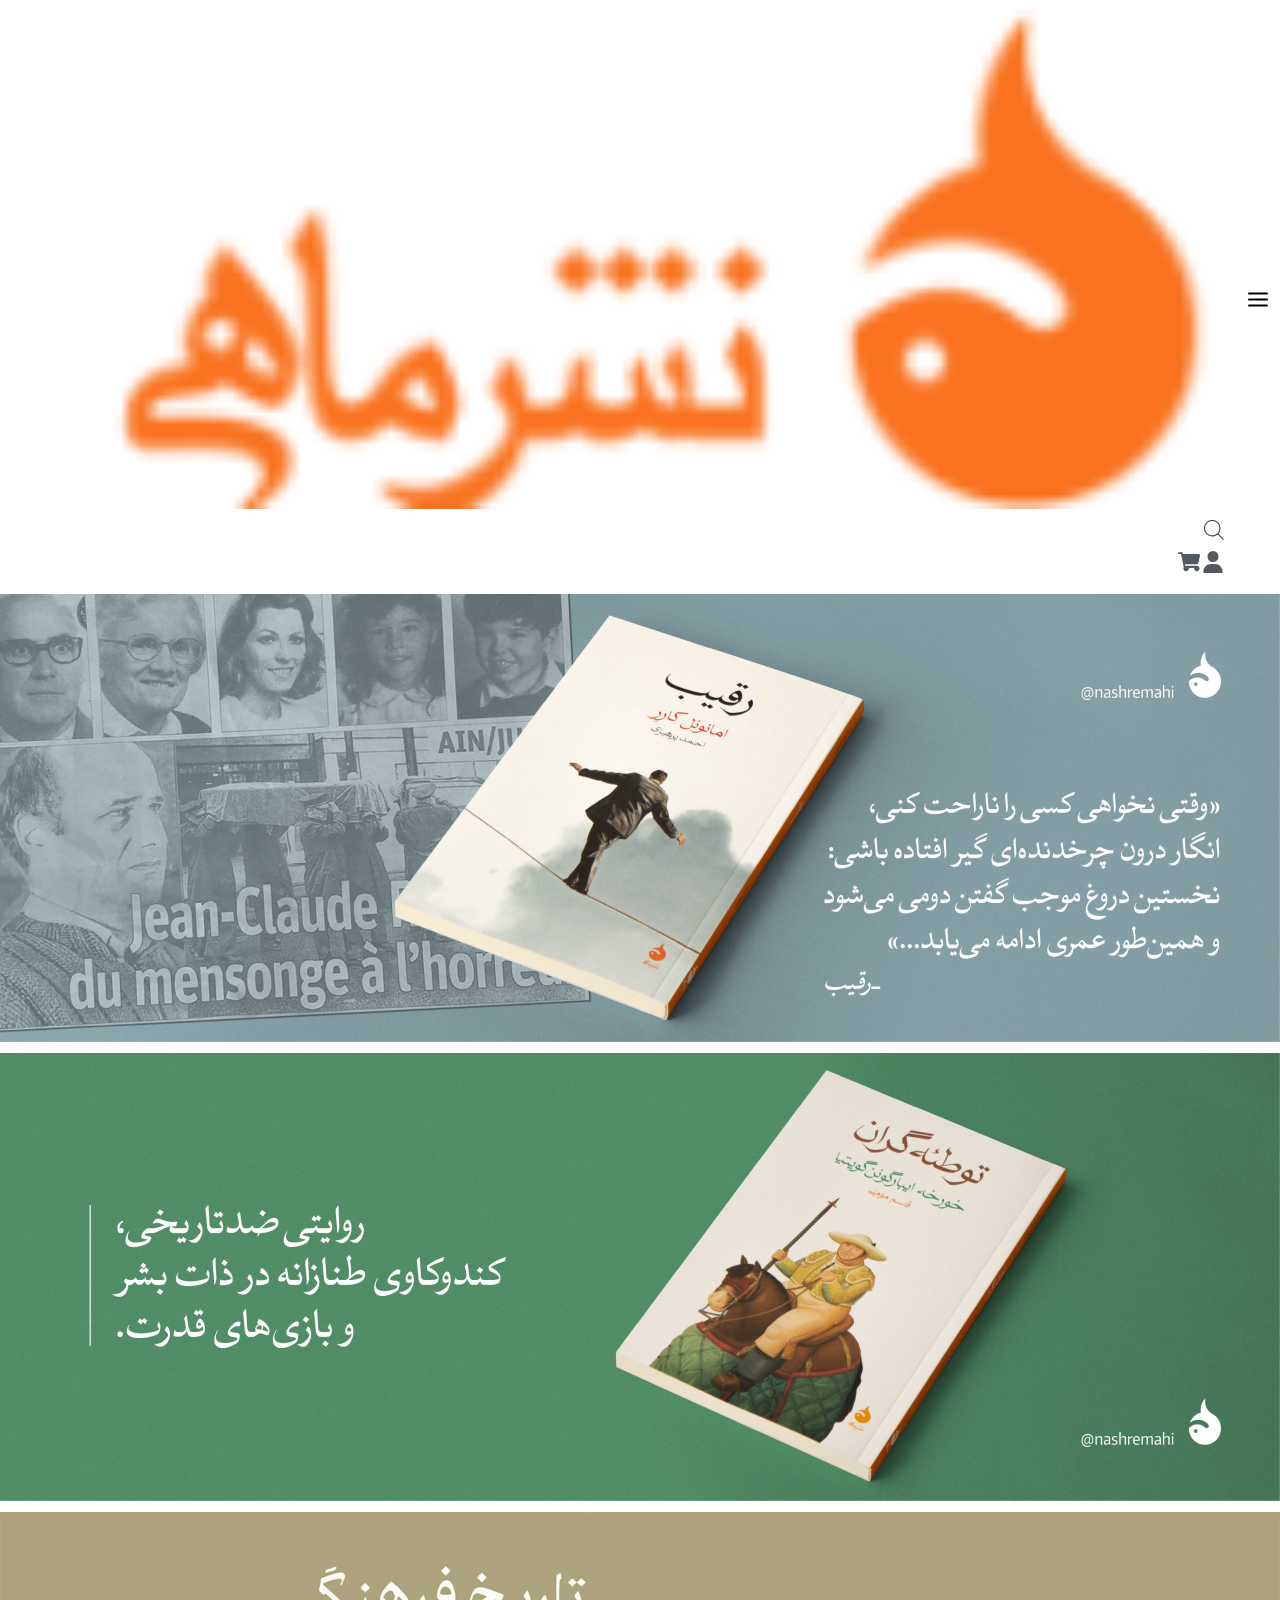
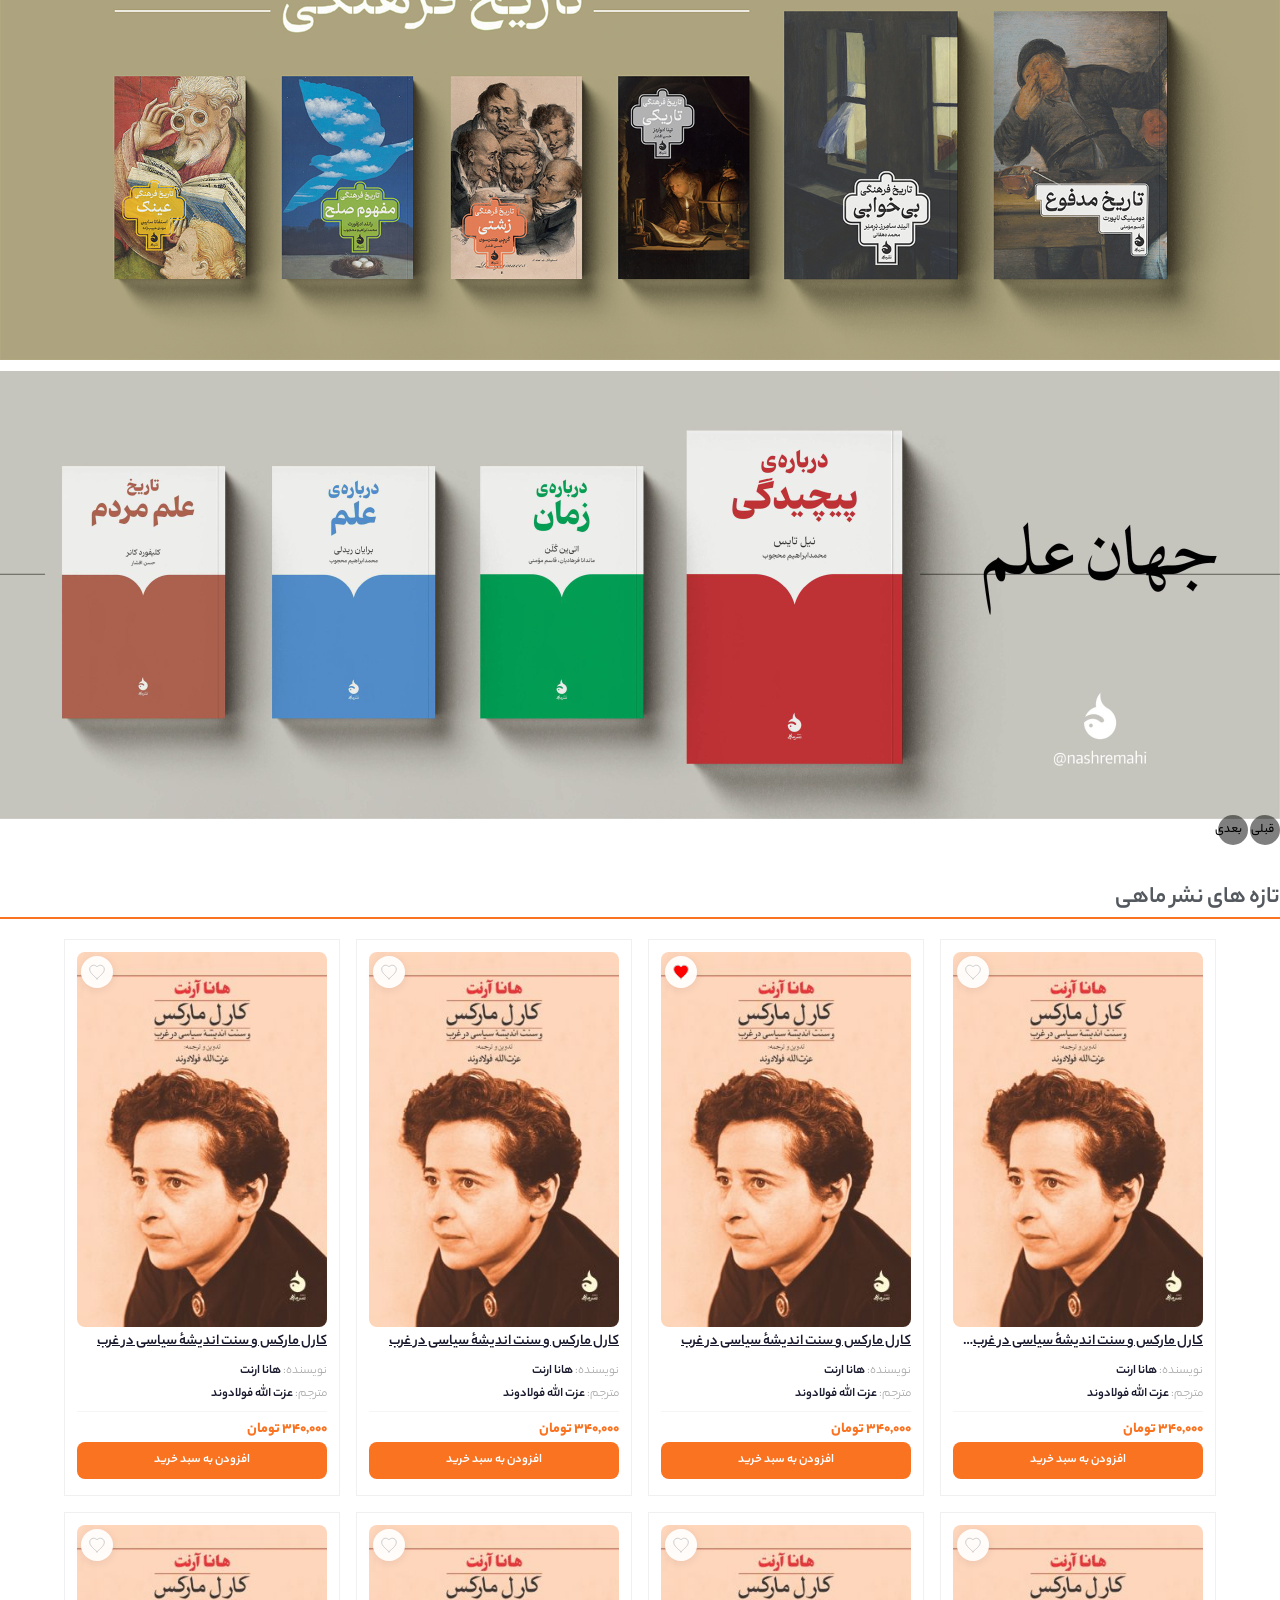
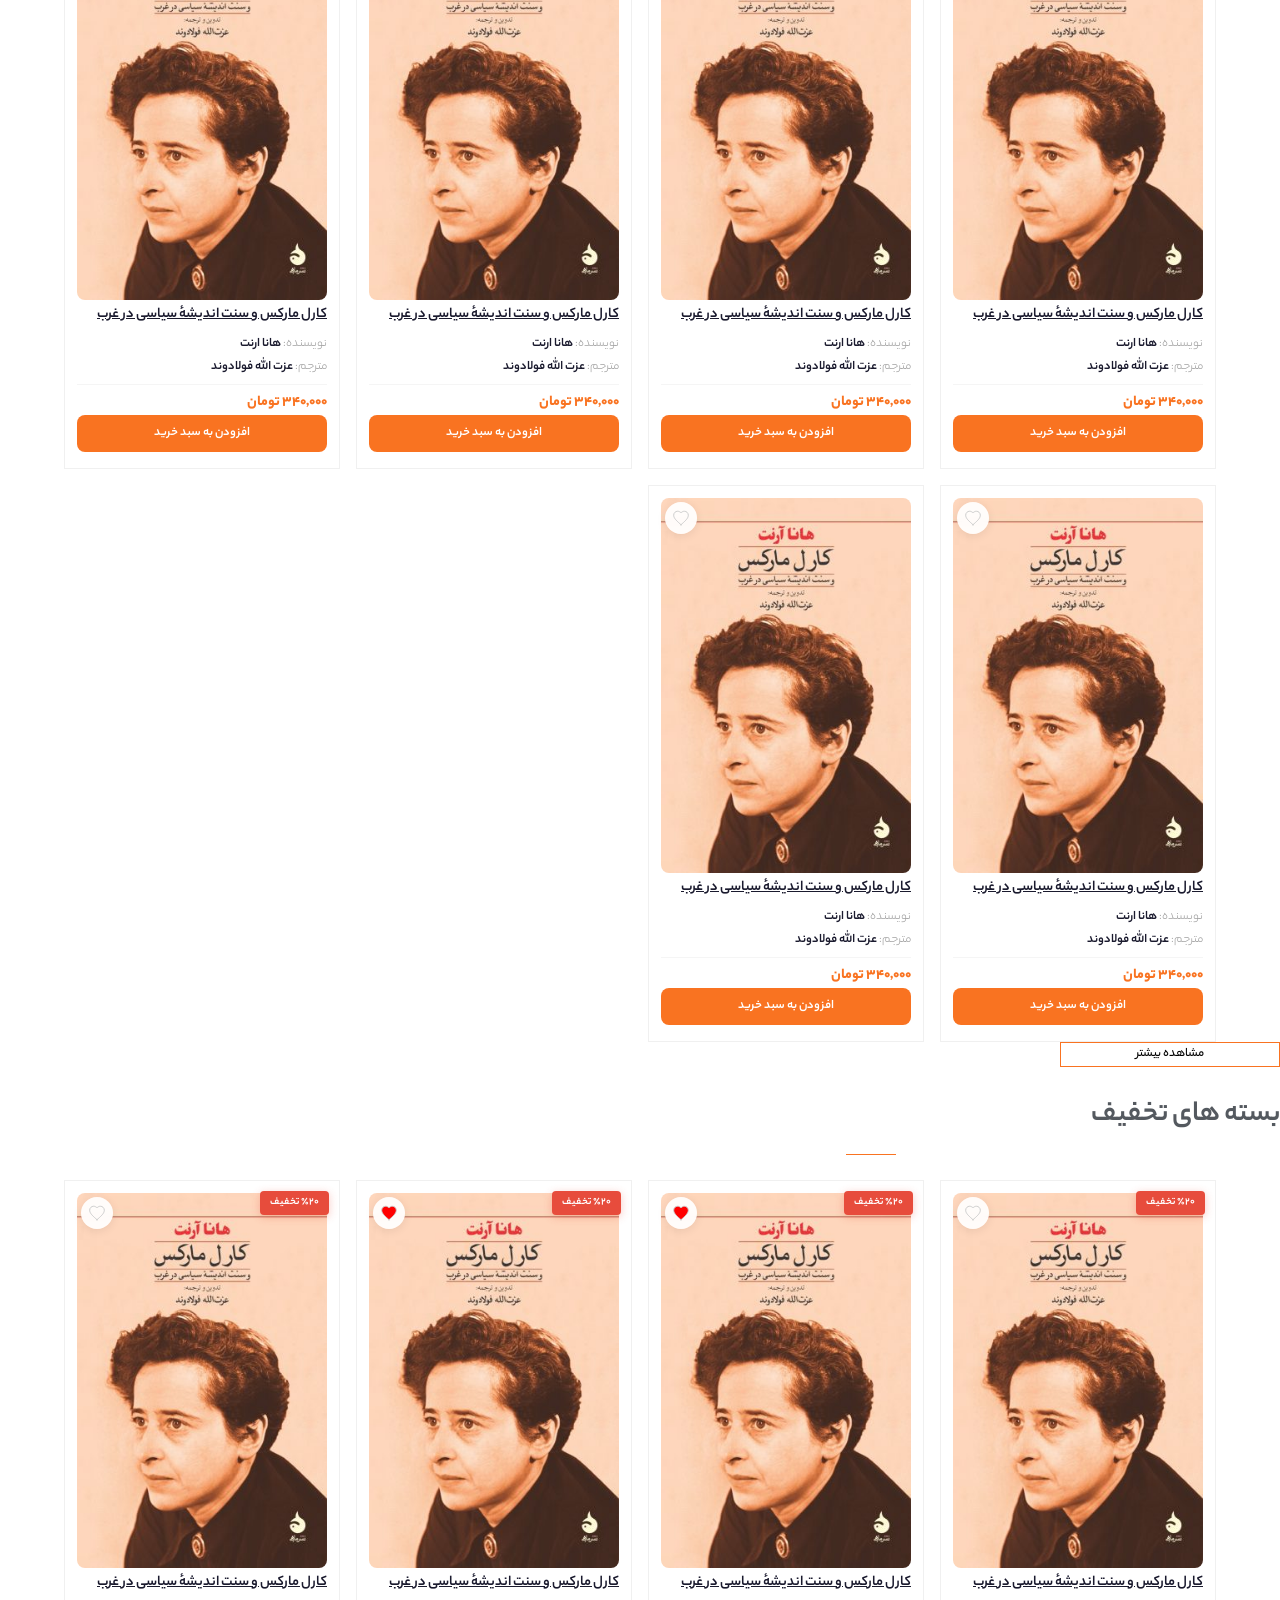
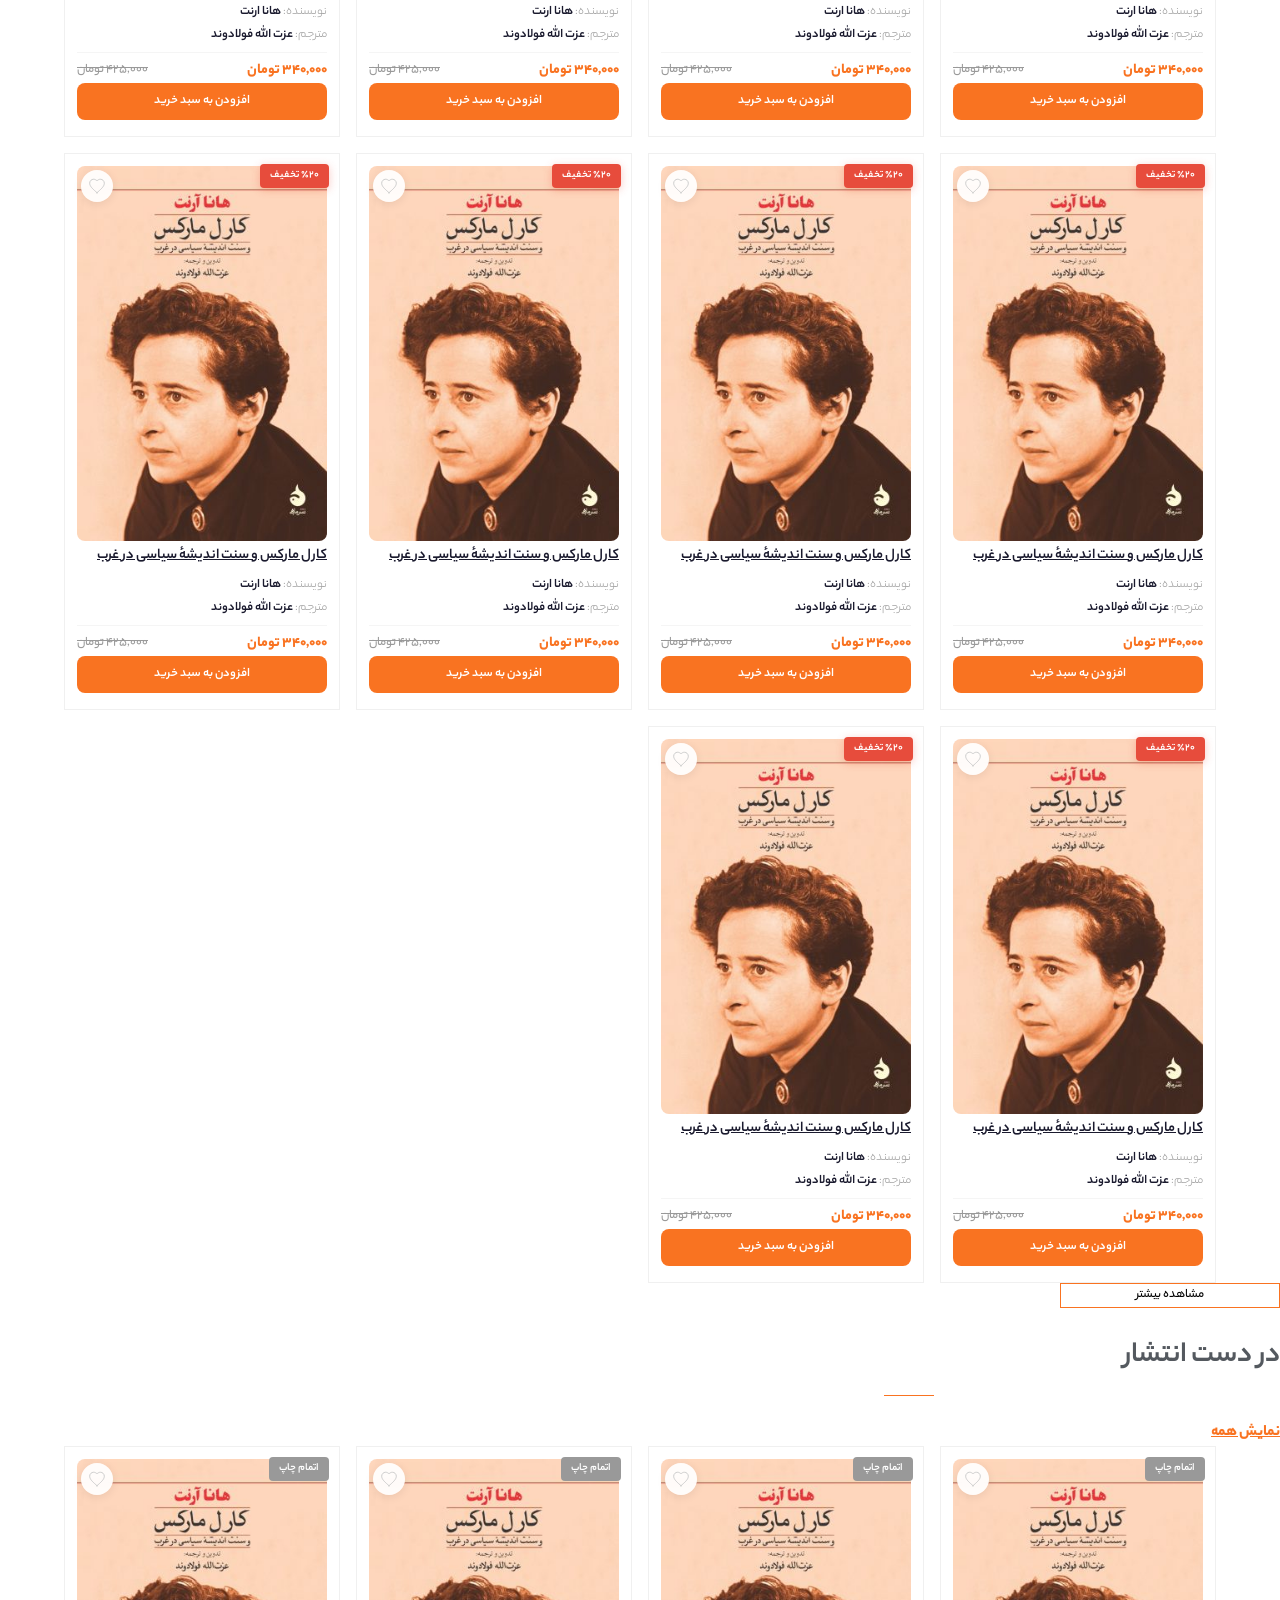
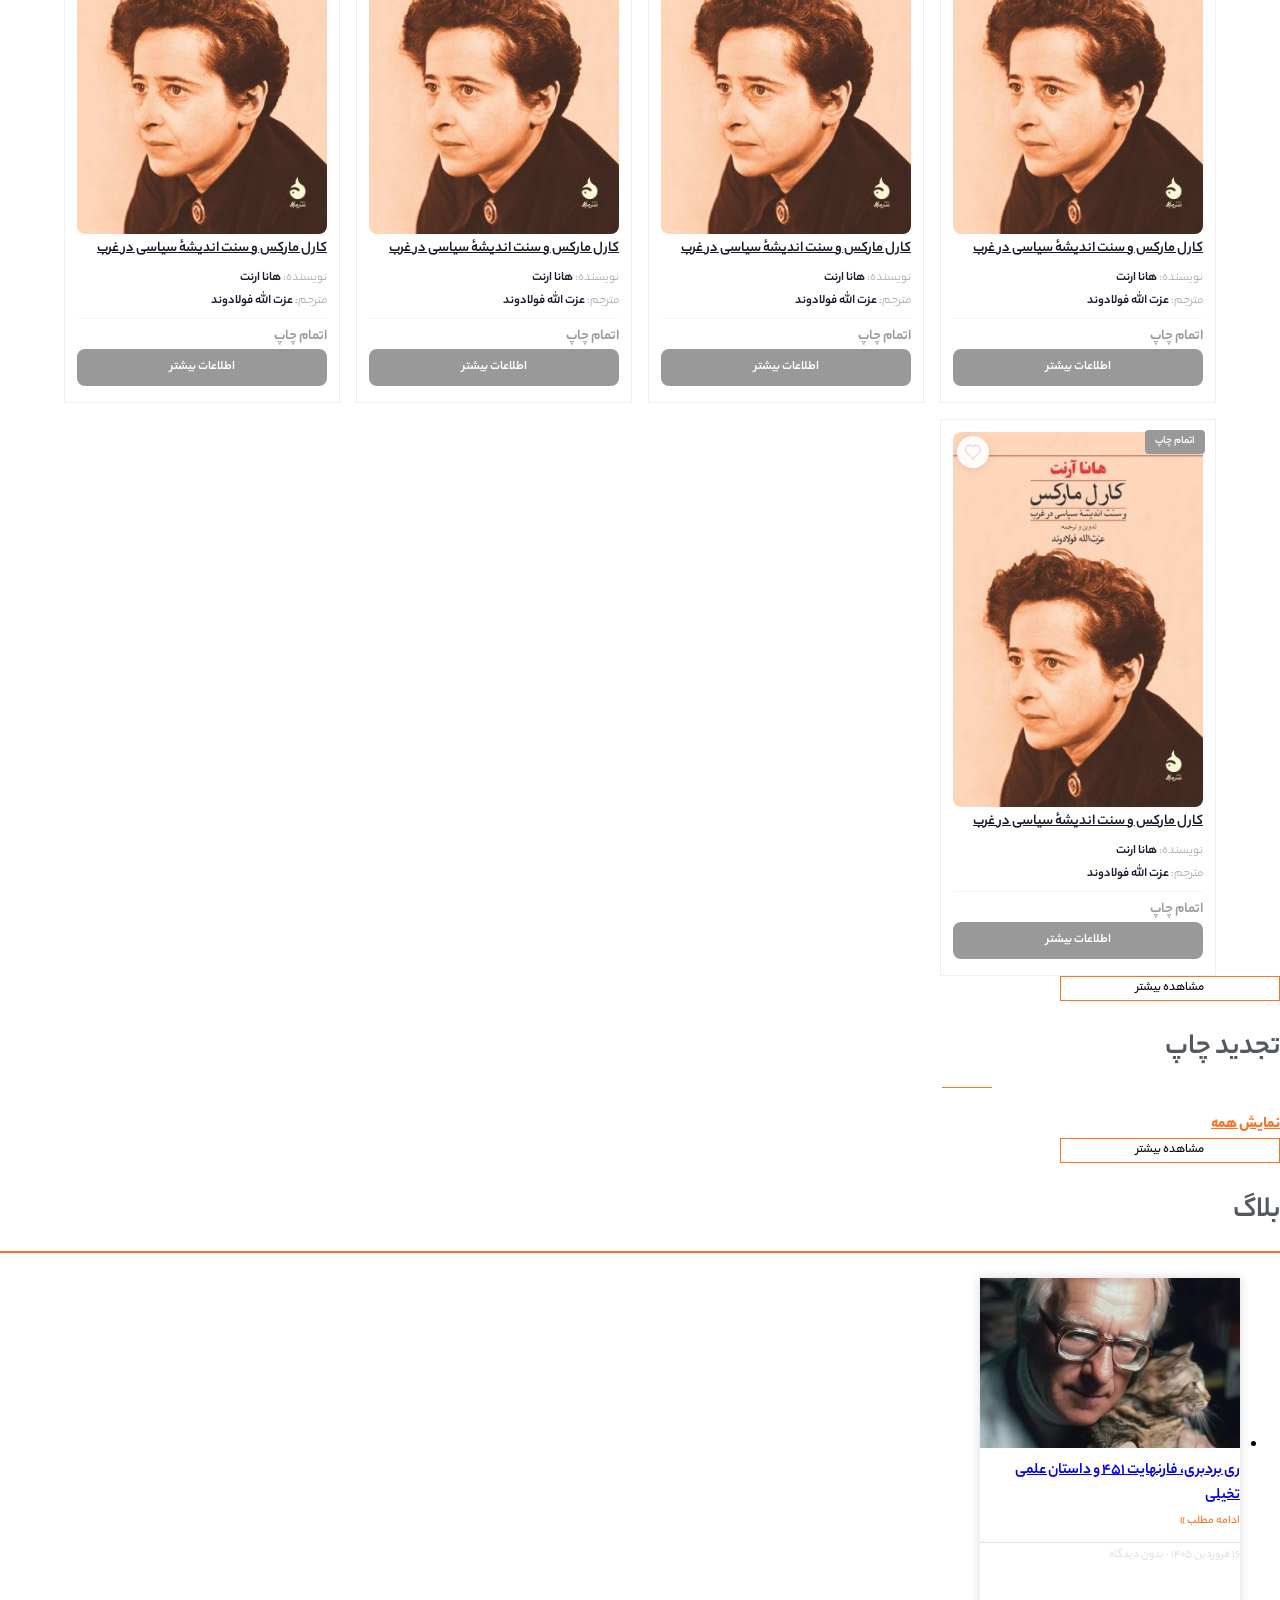
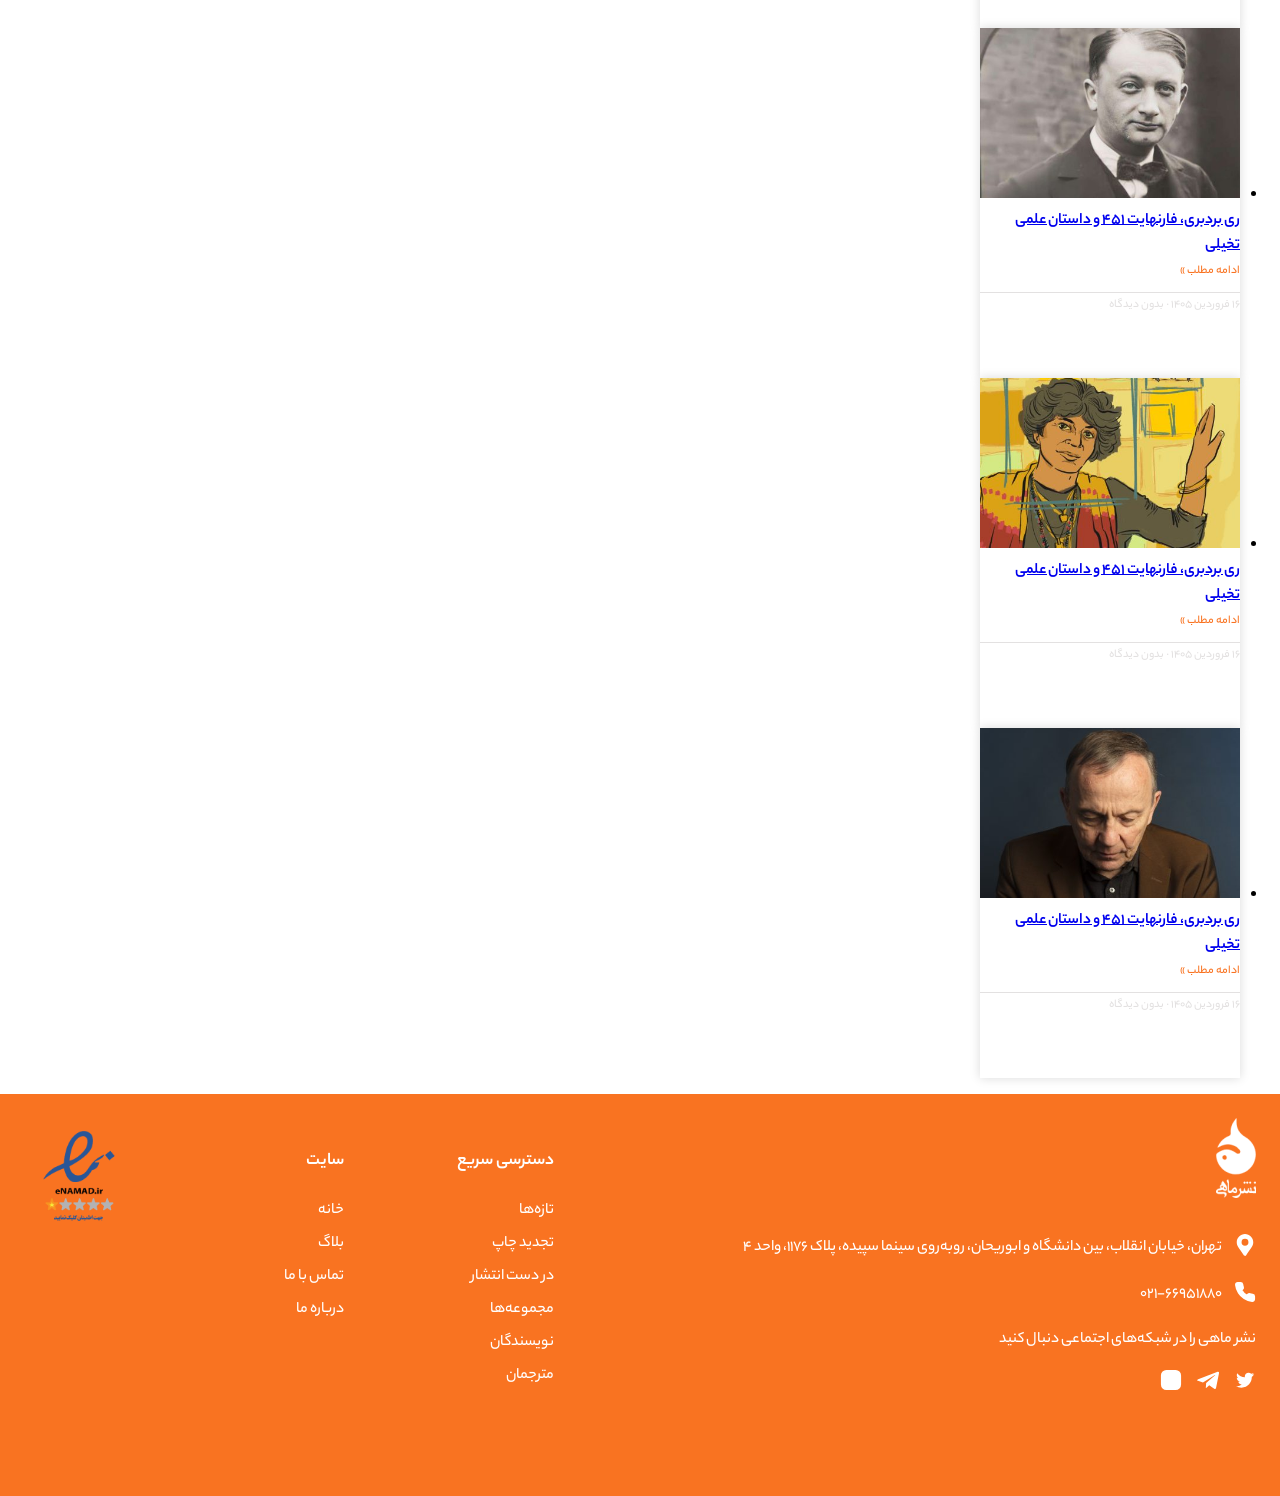
==== commit cae0686e: "s" ====
--- a/pages/index.html
+++ b/pages/index.html
@@ -287,7 +287,7 @@
           <!-- عنوان -->
           <div class="product-title-wrapper">
             <a class="text-decoration-none productTitle mainText" href="#">
-              کارل مارکس و سنت اندیشهٔ سیاسی در غرب
+              کارل مارکس و سنت اندیشهٔ سیاسی در غرب  کارل مارکس و سنت اندیشهٔ سیاسی در غرب  کارل مارکس و سنت اندیشهٔ سیاسی در غرب
             </a>
           </div>
 
@@ -1177,7 +1177,7 @@
             <!-- عنوان -->
             <div class="product-title-wrapper">
               <a class="text-decoration-none productTitle mainText" href="#">
-                کارل مارکس و سنت اندیشهٔ سیاسی در غرب
+                کارل مارکس و سنت اندیشهٔ سیاسی در غرب 
               </a>
             </div>
 
--- a/assets/css/main.css
+++ b/assets/css/main.css
@@ -1444,7 +1444,7 @@
 /* ===== کارت محصول ===== */
 .product-cart {
   background: #ffffff;
-  padding: 14px 12px 16px;
+  padding: 12px 12px 16px;
   border-radius: var(--card-radius);
   border: 1px solid #f0f0f0;
   transition: all var(--transition-speed) ease;
@@ -1486,7 +1486,7 @@
 /* ===== عنوان کتاب ===== */
 .product-title-wrapper {
   margin-top: 4px;
-  min-height: 46px;
+  min-height: 28px;
 }
 
 .productTitle {
@@ -1494,7 +1494,7 @@
   font-size: 0.95rem;
   color: #1a1a2e;
   display: -webkit-box;
-  -webkit-line-clamp: 2;
+  -webkit-line-clamp: 1;
   -webkit-box-orient: vertical;
   overflow: hidden;
   text-overflow: ellipsis;
@@ -1815,10 +1815,6 @@
     border-radius: 10px;
   }
 
-  .product-title-wrapper {
-    min-height: 38px;
-  }
-
   .productTitle {
     font-size: 0.8rem;
     min-height: 36px;
@@ -1859,10 +1855,6 @@
 @media (max-width: 400px) {
   .product-cart {
     padding: 8px 6px 10px;
-  }
-
-  .product-title-wrapper {
-    min-height: 34px;
   }
 
   .productTitle {
@@ -2364,11 +2356,12 @@
     height: 16px !important;
   }
   header {
-    padding: 10px 56px !important;
+    padding: 10px !important;
 
     display: flex;
     justify-content: space-between;
     align-items: center;
+    padding-right: 56px !important;
   }
   #logo-img {
     width: 90px;
@@ -2381,11 +2374,12 @@
     display: none !important;
   }
   header {
-    padding: 10px 56px !important;
+    padding: 10px  !important;
 
     display: flex;
     justify-content: space-between;
     align-items: center;
+    padding-right: 56px !important;
   }
 
   #allResult {
@@ -2758,4 +2752,4 @@
 }
 #headerMenu ul ul {
   flex-direction: column;
-}+}
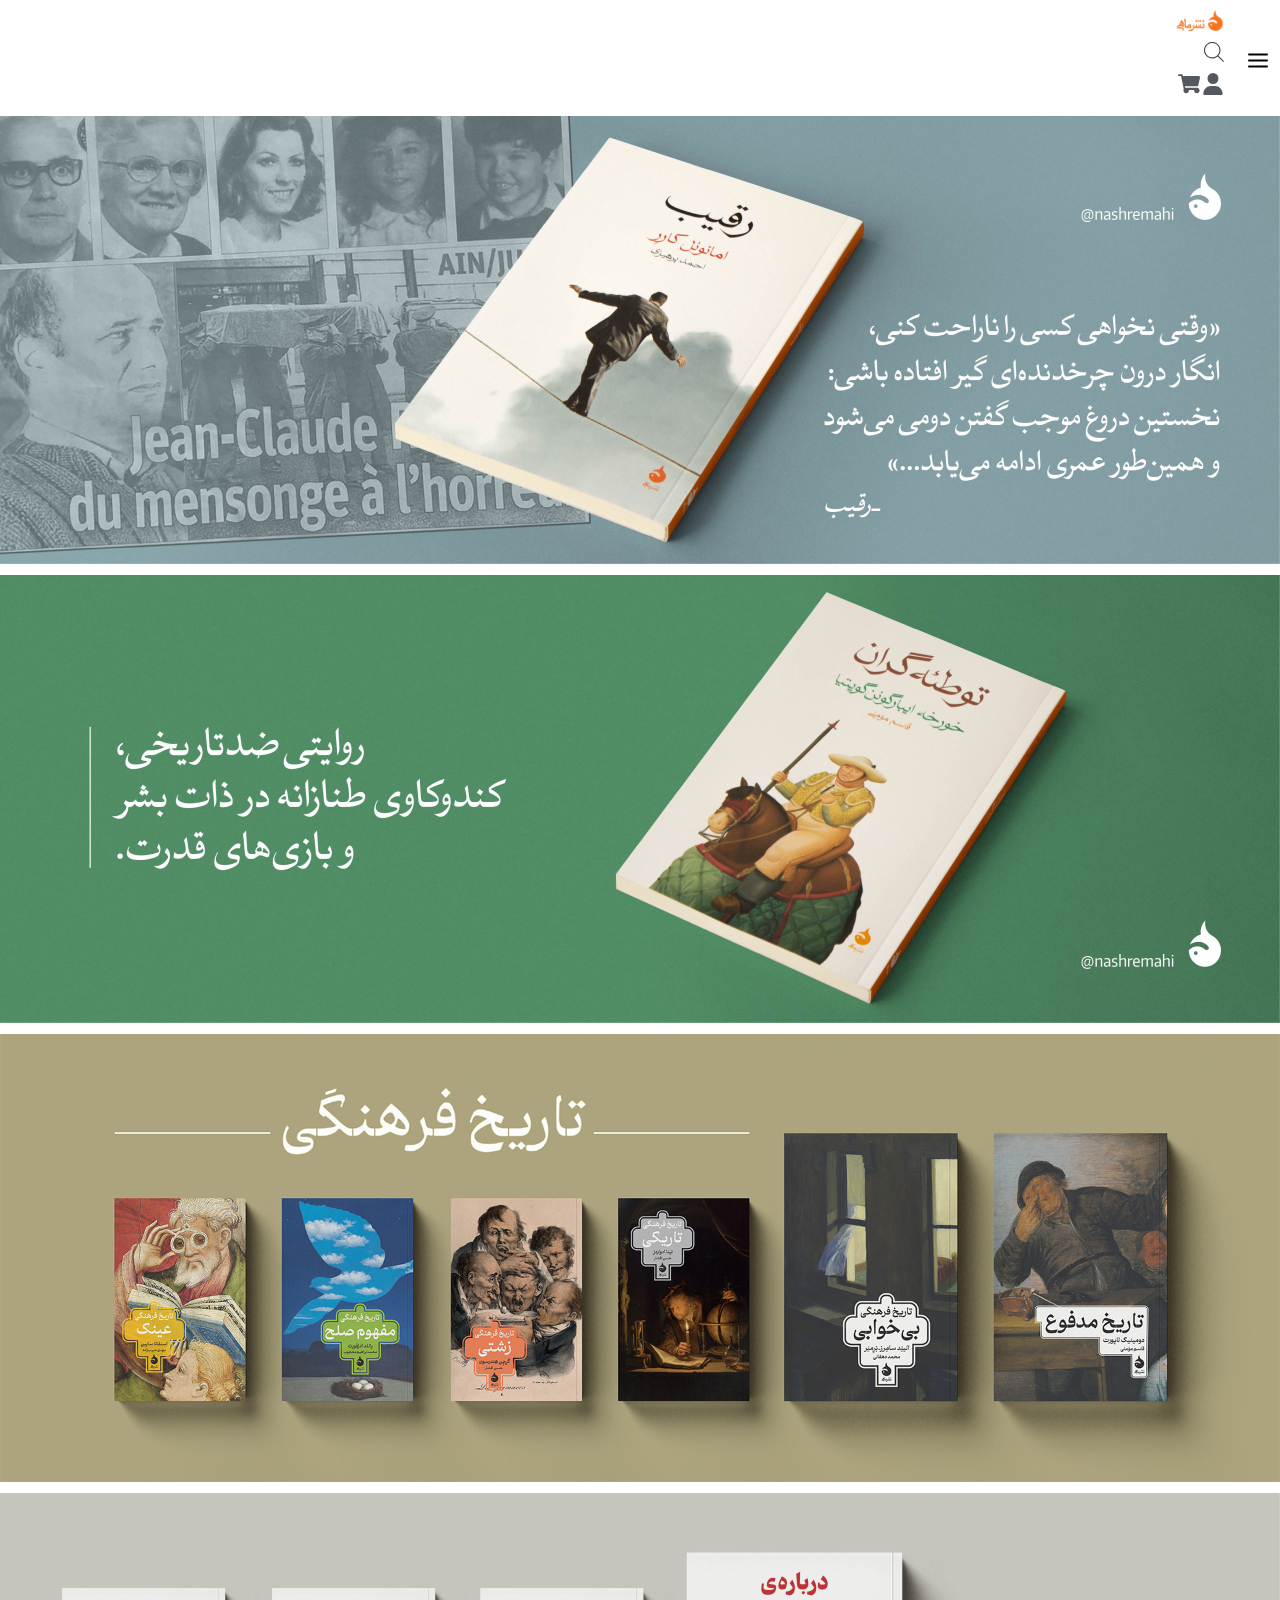
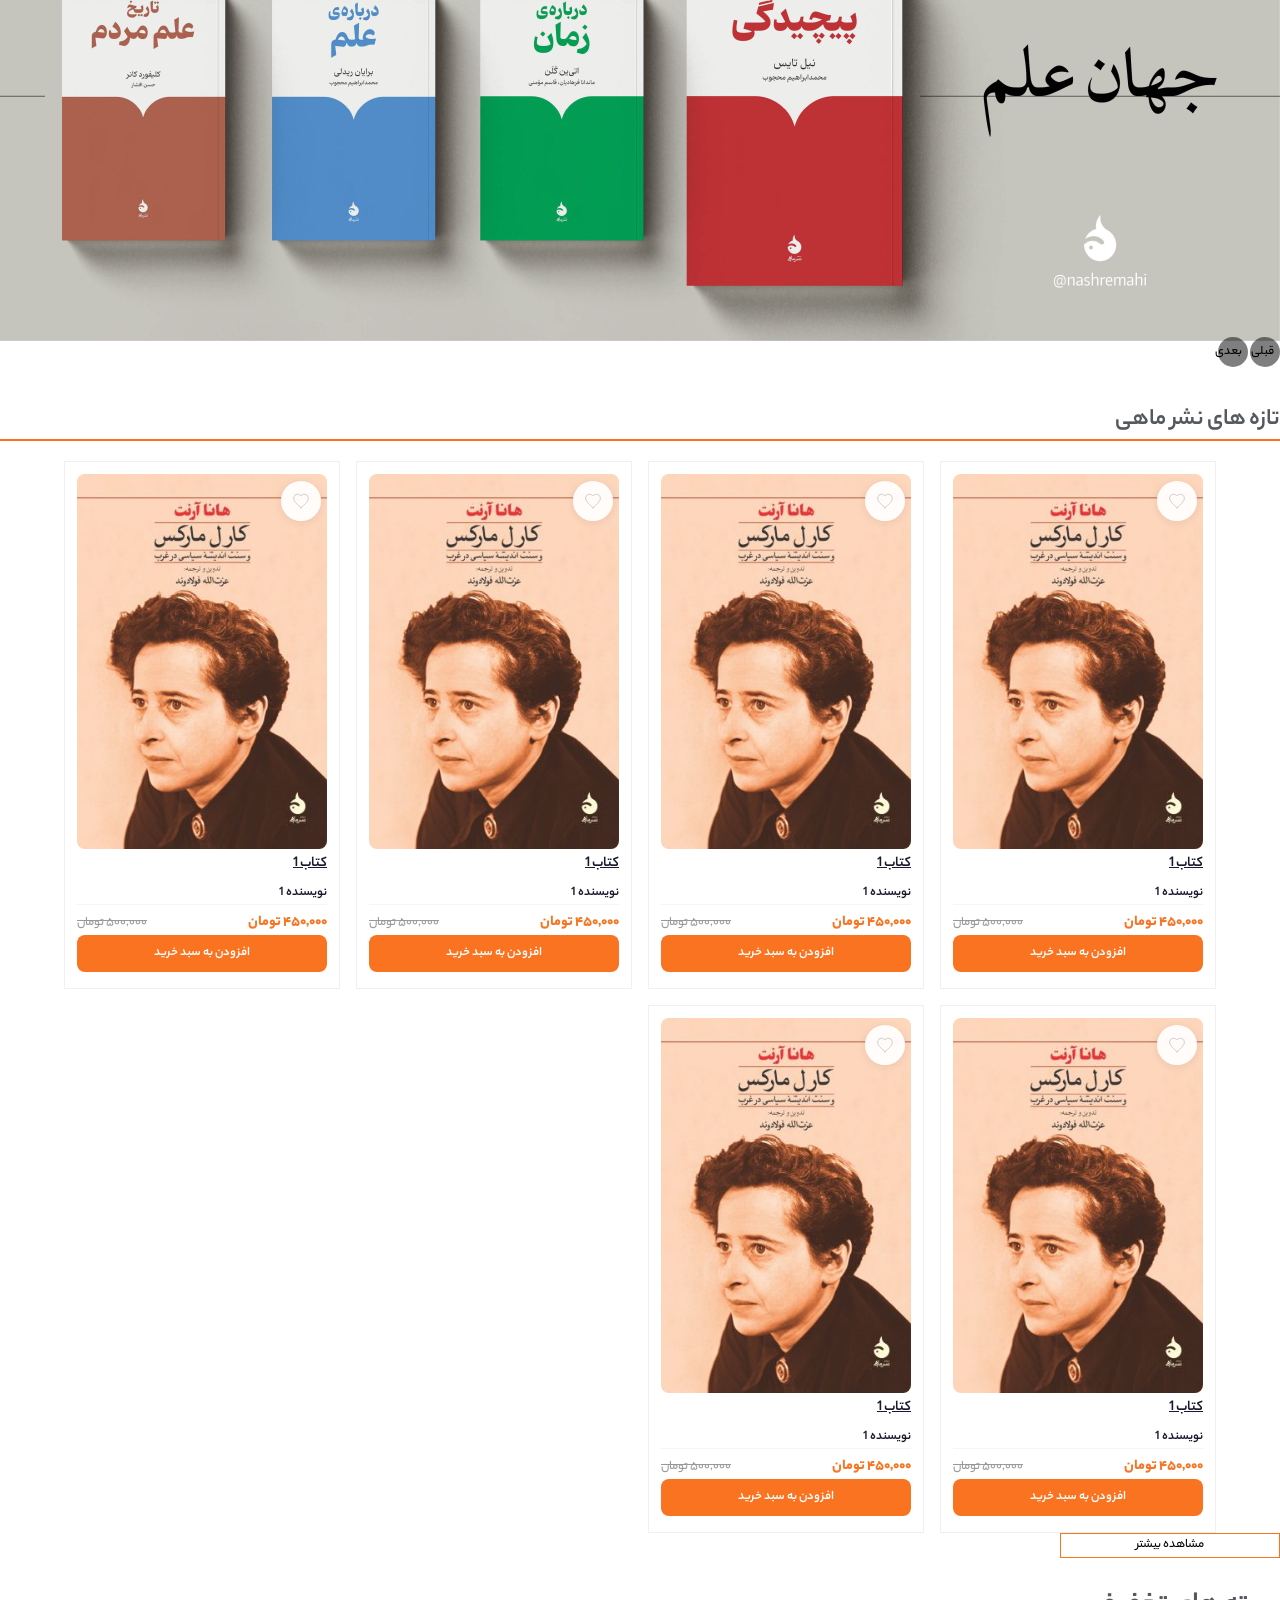
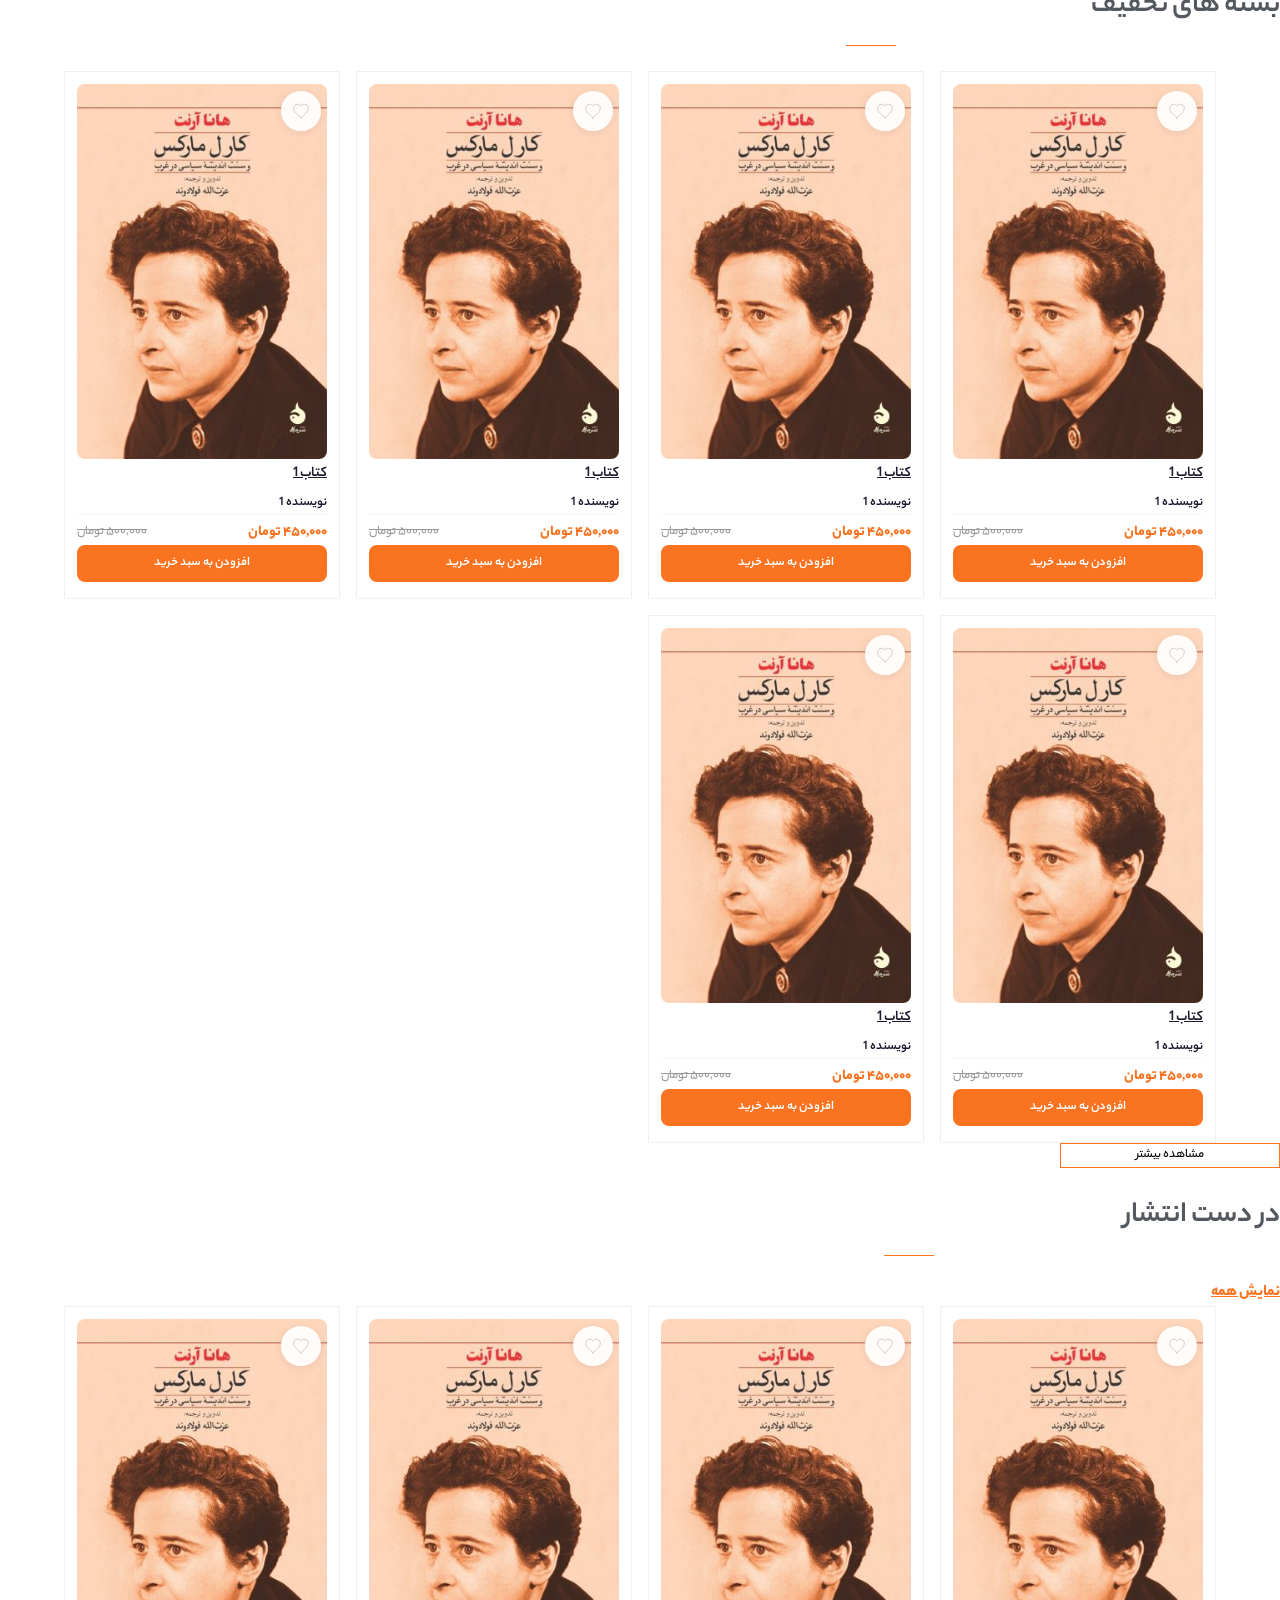
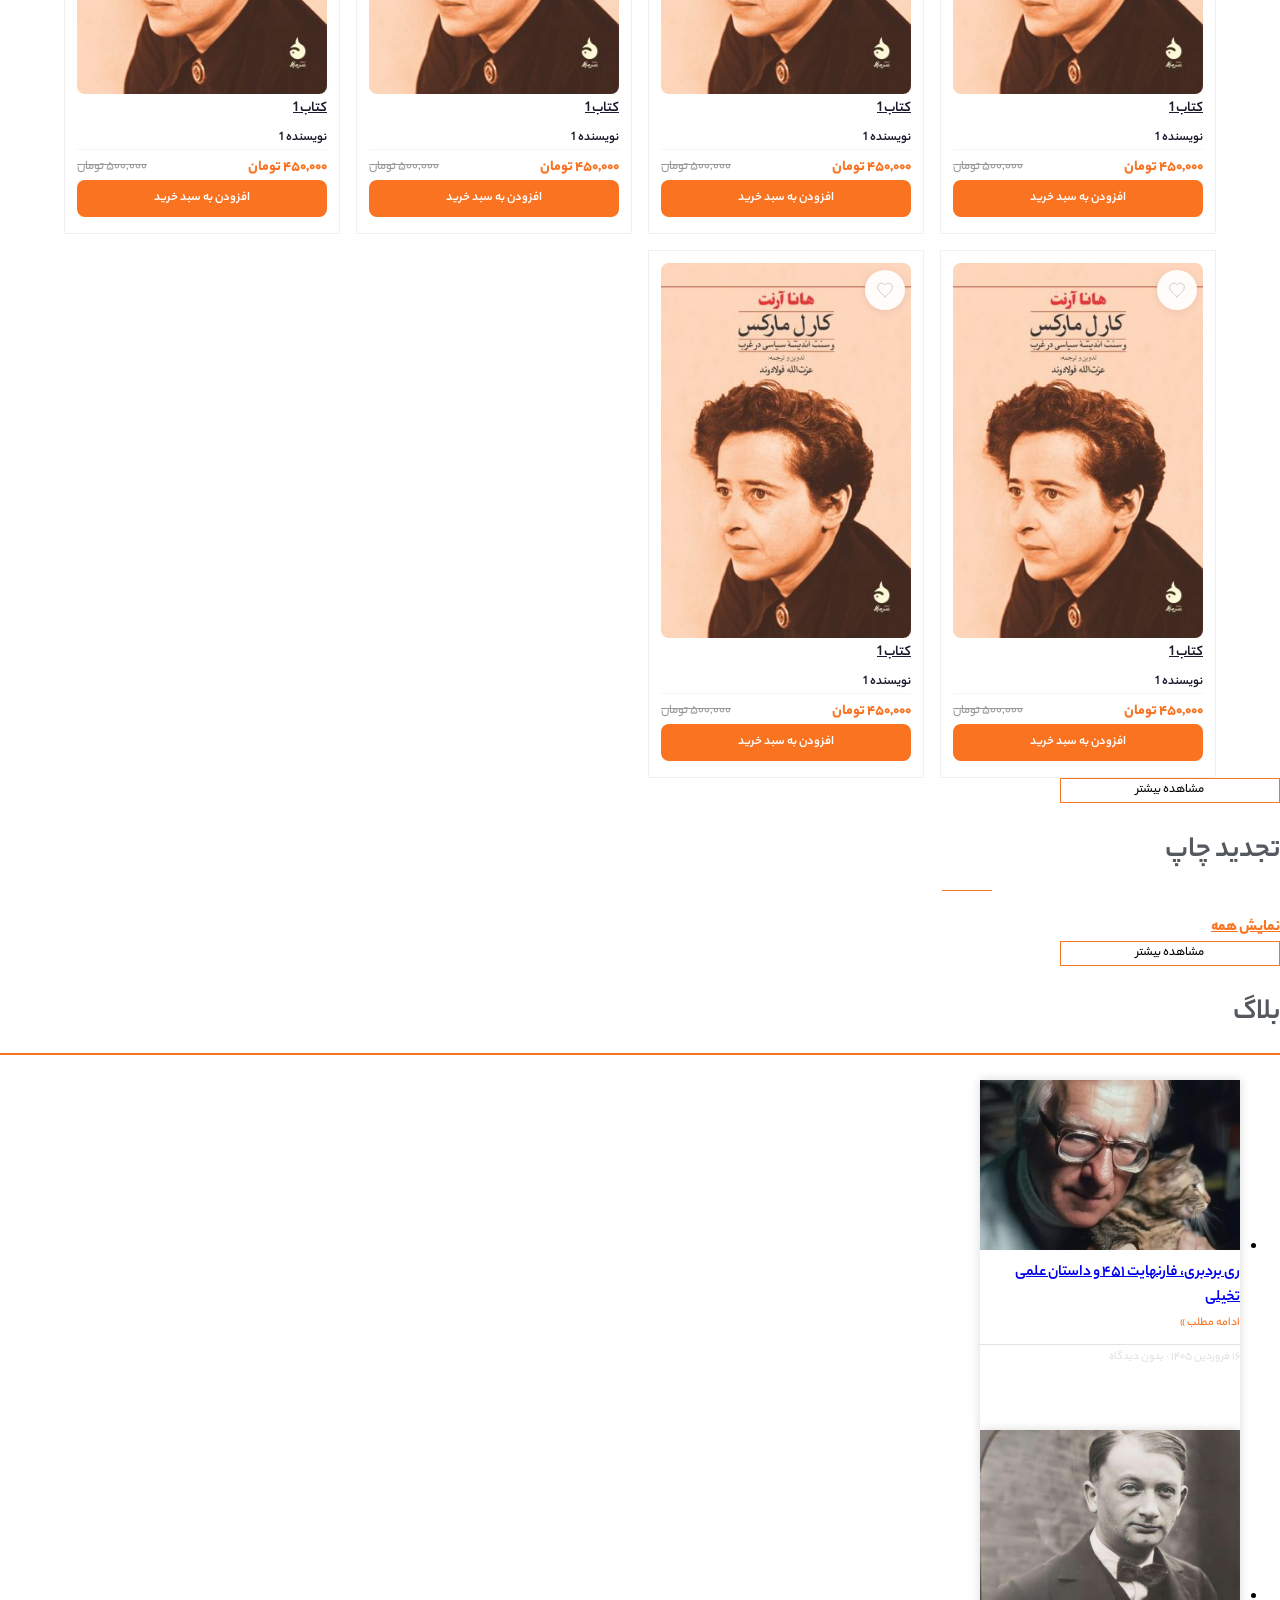
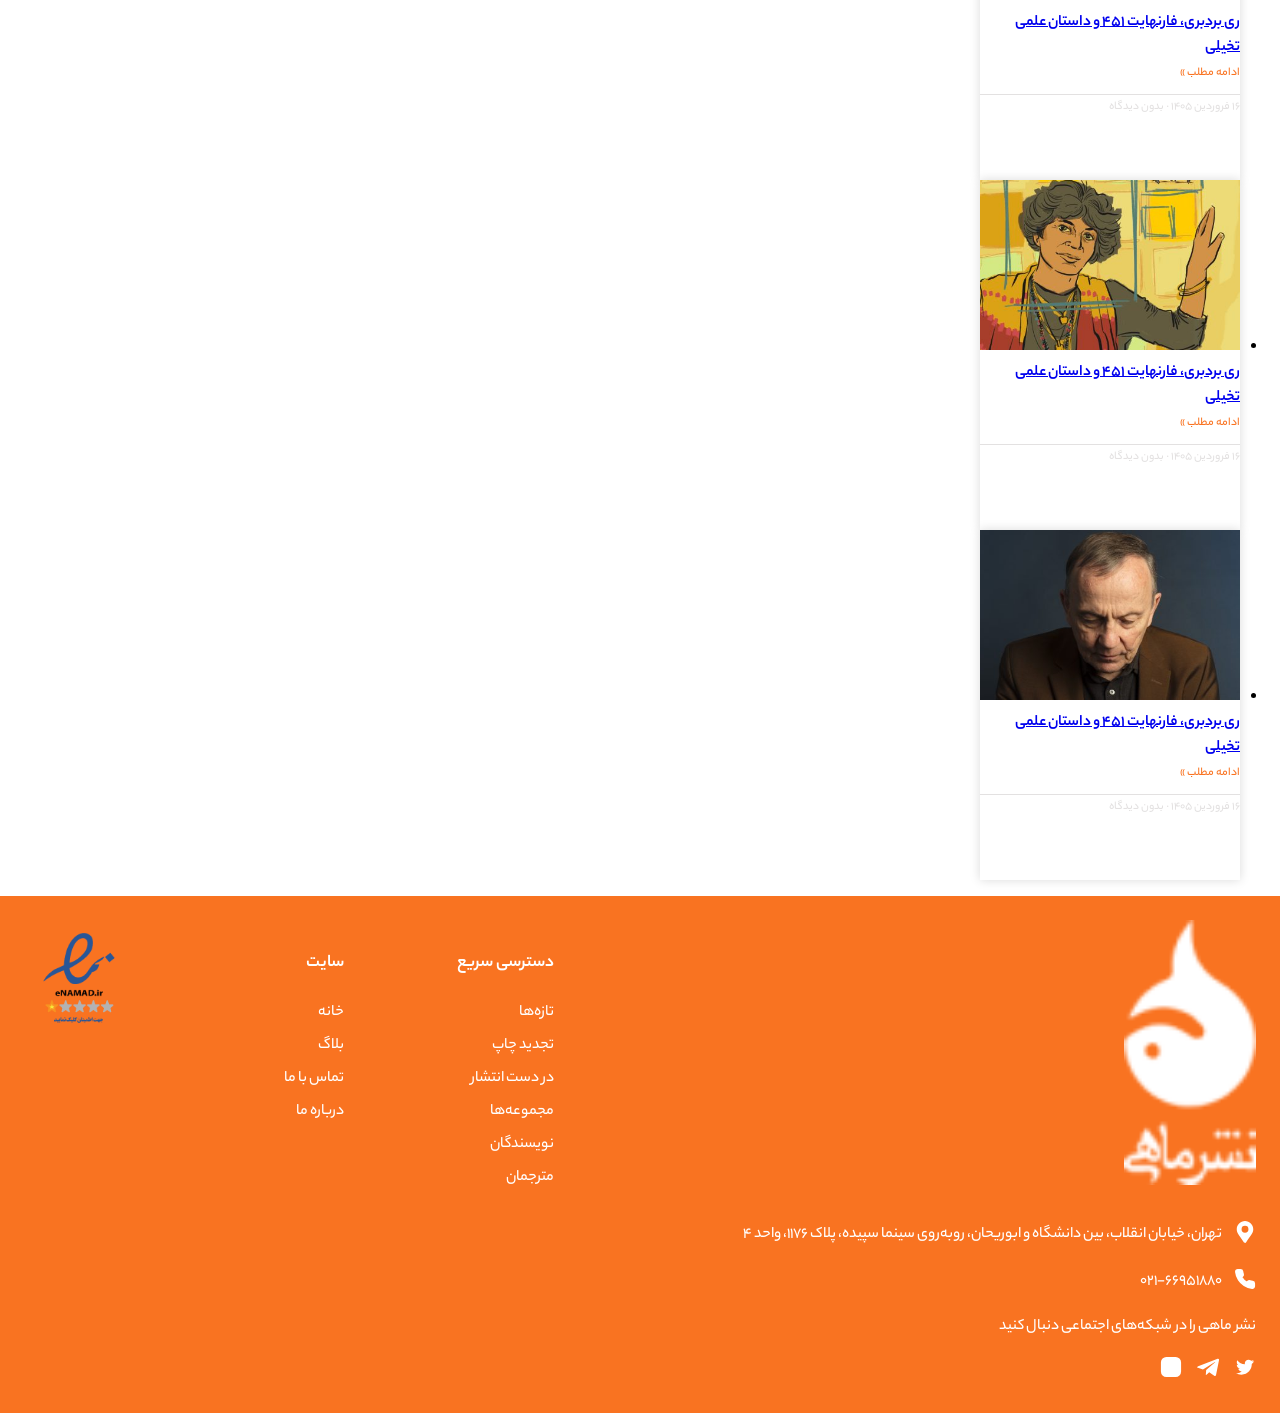
==== commit 24898dbd: "ادیت های جزئی" ====
--- a/pages/index.html
+++ b/pages/index.html
@@ -278,472 +278,182 @@
       </h1>
       <ul class="products">
         <li class="product-cart position-relative d-flex flex-column gap-2 rounded-3">
-          <!-- تصویر -->
           <a href="#" class="product-image-link">
-            <img class="bookImage" src="../assets/images/sonat_co1-300x450.jpg"
-              alt="کارل مارکس و سنت اندیشهٔ سیاسی در غرب" />
-          </a>
-
-          <!-- عنوان -->
+            <img class="bookImage" src="../assets/images/sonat_co1-300x450.jpg" alt="کتاب 1">
+          </a>
           <div class="product-title-wrapper">
             <a class="text-decoration-none productTitle mainText" href="#">
-              کارل مارکس و سنت اندیشهٔ سیاسی در غرب  کارل مارکس و سنت اندیشهٔ سیاسی در غرب  کارل مارکس و سنت اندیشهٔ سیاسی در غرب
-            </a>
-          </div>
-
-          <!-- نویسنده و مترجم -->
+              کتاب 1
+            </a>
+          </div>
           <div class="product-meta">
-            <div>
-              <span class="font300 translaterText">نویسنده:</span>
-              <strong>هانا ارنت</strong>
-            </div>
-            <div>
-              <span class="font300 translaterText">مترجم:</span>
-              <strong>عزت الله فولادوند</strong>
-            </div>
-          </div>
-
-          <!-- قیمت -->
+            <strong>نویسنده 1</strong>
+          </div>
           <div class="product-price-wrapper">
             <div class="price-box">
-              <span class="price">۳۴۰,۰۰۰ تومان</span>
-            </div>
-          </div>
-
-          <!-- دکمه افزودن به سبد خرید (همیشه نمایش داده می‌شود) -->
+              <span class="price-old">۵۰۰,۰۰۰ تومان</span>
+              <span class="price">۴۵۰,۰۰۰ تومان</span>
+            </div>
+          </div>
           <span class="addToCartBtn shopping rounded-3 d-flex justify-content-center align-items-center">
             <a class="text-decoration-none text-white add-cart" href="#">افزودن به سبد خرید</a>
           </span>
-
-          <!-- دکمه قلب (همیشه نمایش داده می‌شود) -->
           <div class="heartSvg bg-white px-2 py-2 d-flex justify-content-center align-items-center">
             <svg xmlns="http://www.w3.org/2000/svg" viewBox="0 0 512 512" width="22" height="22" fill="none"
               stroke="currentColor" stroke-width="32" stroke-linecap="round" stroke-linejoin="round">
               <path
-                d="M256 448l-35-32C118 322 48 259 48 176 48 114 98 64 160 64c35 0 69 17 96 44 27-27 61-44 96-44 62 0 112 50 112 112 0 83-70 146-173 240l-35 32z" />
+                d="M256 448l-35-32C118 322 48 259 48 176 48 114 98 64 160 64c35 0 69 17 96 44 27-27 61-44 96-44 62 0 112 50 112 112 0 83-70 146-173 240l-35 32z">
+              </path>
             </svg>
           </div>
         </li>
         <li class="product-cart position-relative d-flex flex-column gap-2 rounded-3">
-          <!-- تصویر -->
           <a href="#" class="product-image-link">
-            <img class="bookImage" src="../assets/images/sonat_co1-300x450.jpg"
-              alt="کارل مارکس و سنت اندیشهٔ سیاسی در غرب" />
-          </a>
-
-          <!-- عنوان -->
+            <img class="bookImage" src="../assets/images/sonat_co1-300x450.jpg" alt="کتاب 1">
+          </a>
           <div class="product-title-wrapper">
             <a class="text-decoration-none productTitle mainText" href="#">
-              کارل مارکس و سنت اندیشهٔ سیاسی در غرب
-            </a>
-          </div>
-
-          <!-- نویسنده و مترجم -->
+              کتاب 1
+            </a>
+          </div>
           <div class="product-meta">
-            <div>
-              <span class="font300 translaterText">نویسنده:</span>
-              <strong>هانا ارنت</strong>
-            </div>
-            <div>
-              <span class="font300 translaterText">مترجم:</span>
-              <strong>عزت الله فولادوند</strong>
-            </div>
-          </div>
-
-          <!-- قیمت -->
+            <strong>نویسنده 1</strong>
+          </div>
           <div class="product-price-wrapper">
             <div class="price-box">
-              <span class="price">۳۴۰,۰۰۰ تومان</span>
-            </div>
-          </div>
-
-          <!-- دکمه افزودن به سبد خرید (همیشه نمایش داده می‌شود) -->
+              <span class="price-old">۵۰۰,۰۰۰ تومان</span>
+              <span class="price">۴۵۰,۰۰۰ تومان</span>
+            </div>
+          </div>
           <span class="addToCartBtn shopping rounded-3 d-flex justify-content-center align-items-center">
             <a class="text-decoration-none text-white add-cart" href="#">افزودن به سبد خرید</a>
           </span>
-
-          <!-- دکمه قلب (همیشه نمایش داده می‌شود) -->
-          <div class="heartSvg actived bg-white px-2 py-2 d-flex justify-content-center align-items-center">
-            <svg xmlns="http://www.w3.org/2000/svg" viewBox="0 0 512 512" width="22" height="22" fill="none"
-              stroke="currentColor" stroke-width="32" stroke-linecap="round" stroke-linejoin="round">
-              <path
-                d="M256 448l-35-32C118 322 48 259 48 176 48 114 98 64 160 64c35 0 69 17 96 44 27-27 61-44 96-44 62 0 112 50 112 112 0 83-70 146-173 240l-35 32z" />
-            </svg>
-          </div>
-        </li>
-        <li class="product-cart position-relative d-flex flex-column gap-2 rounded-3">
-          <!-- تصویر -->
-          <a href="#" class="product-image-link">
-            <img class="bookImage" src="../assets/images/sonat_co1-300x450.jpg"
-              alt="کارل مارکس و سنت اندیشهٔ سیاسی در غرب" />
-          </a>
-
-          <!-- عنوان -->
-          <div class="product-title-wrapper">
-            <a class="text-decoration-none productTitle mainText" href="#">
-              کارل مارکس و سنت اندیشهٔ سیاسی در غرب
-            </a>
-          </div>
-
-          <!-- نویسنده و مترجم -->
-          <div class="product-meta">
-            <div>
-              <span class="font300 translaterText">نویسنده:</span>
-              <strong>هانا ارنت</strong>
-            </div>
-            <div>
-              <span class="font300 translaterText">مترجم:</span>
-              <strong>عزت الله فولادوند</strong>
-            </div>
-          </div>
-
-          <!-- قیمت -->
-          <div class="product-price-wrapper">
-            <div class="price-box">
-              <span class="price">۳۴۰,۰۰۰ تومان</span>
-            </div>
-          </div>
-
-          <!-- دکمه افزودن به سبد خرید (همیشه نمایش داده می‌شود) -->
-          <span class="addToCartBtn shopping rounded-3 d-flex justify-content-center align-items-center">
-            <a class="text-decoration-none text-white add-cart" href="#">افزودن به سبد خرید</a>
-          </span>
-
-          <!-- دکمه قلب (همیشه نمایش داده می‌شود) -->
           <div class="heartSvg bg-white px-2 py-2 d-flex justify-content-center align-items-center">
             <svg xmlns="http://www.w3.org/2000/svg" viewBox="0 0 512 512" width="22" height="22" fill="none"
               stroke="currentColor" stroke-width="32" stroke-linecap="round" stroke-linejoin="round">
               <path
-                d="M256 448l-35-32C118 322 48 259 48 176 48 114 98 64 160 64c35 0 69 17 96 44 27-27 61-44 96-44 62 0 112 50 112 112 0 83-70 146-173 240l-35 32z" />
+                d="M256 448l-35-32C118 322 48 259 48 176 48 114 98 64 160 64c35 0 69 17 96 44 27-27 61-44 96-44 62 0 112 50 112 112 0 83-70 146-173 240l-35 32z">
+              </path>
             </svg>
           </div>
         </li>
         <li class="product-cart position-relative d-flex flex-column gap-2 rounded-3">
-          <!-- تصویر -->
           <a href="#" class="product-image-link">
-            <img class="bookImage" src="../assets/images/sonat_co1-300x450.jpg"
-              alt="کارل مارکس و سنت اندیشهٔ سیاسی در غرب" />
-          </a>
-
-          <!-- عنوان -->
+            <img class="bookImage" src="../assets/images/sonat_co1-300x450.jpg" alt="کتاب 1">
+          </a>
           <div class="product-title-wrapper">
             <a class="text-decoration-none productTitle mainText" href="#">
-              کارل مارکس و سنت اندیشهٔ سیاسی در غرب
-            </a>
-          </div>
-
-          <!-- نویسنده و مترجم -->
+              کتاب 1
+            </a>
+          </div>
           <div class="product-meta">
-            <div>
-              <span class="font300 translaterText">نویسنده:</span>
-              <strong>هانا ارنت</strong>
-            </div>
-            <div>
-              <span class="font300 translaterText">مترجم:</span>
-              <strong>عزت الله فولادوند</strong>
-            </div>
-          </div>
-
-          <!-- قیمت -->
+            <strong>نویسنده 1</strong>
+          </div>
           <div class="product-price-wrapper">
             <div class="price-box">
-              <span class="price">۳۴۰,۰۰۰ تومان</span>
-            </div>
-          </div>
-
-          <!-- دکمه افزودن به سبد خرید (همیشه نمایش داده می‌شود) -->
+              <span class="price-old">۵۰۰,۰۰۰ تومان</span>
+              <span class="price">۴۵۰,۰۰۰ تومان</span>
+            </div>
+          </div>
           <span class="addToCartBtn shopping rounded-3 d-flex justify-content-center align-items-center">
             <a class="text-decoration-none text-white add-cart" href="#">افزودن به سبد خرید</a>
           </span>
-
-          <!-- دکمه قلب (همیشه نمایش داده می‌شود) -->
           <div class="heartSvg bg-white px-2 py-2 d-flex justify-content-center align-items-center">
             <svg xmlns="http://www.w3.org/2000/svg" viewBox="0 0 512 512" width="22" height="22" fill="none"
               stroke="currentColor" stroke-width="32" stroke-linecap="round" stroke-linejoin="round">
               <path
-                d="M256 448l-35-32C118 322 48 259 48 176 48 114 98 64 160 64c35 0 69 17 96 44 27-27 61-44 96-44 62 0 112 50 112 112 0 83-70 146-173 240l-35 32z" />
+                d="M256 448l-35-32C118 322 48 259 48 176 48 114 98 64 160 64c35 0 69 17 96 44 27-27 61-44 96-44 62 0 112 50 112 112 0 83-70 146-173 240l-35 32z">
+              </path>
             </svg>
           </div>
         </li>
         <li class="product-cart position-relative d-flex flex-column gap-2 rounded-3">
-          <!-- تصویر -->
           <a href="#" class="product-image-link">
-            <img class="bookImage" src="../assets/images/sonat_co1-300x450.jpg"
-              alt="کارل مارکس و سنت اندیشهٔ سیاسی در غرب" />
-          </a>
-
-          <!-- عنوان -->
+            <img class="bookImage" src="../assets/images/sonat_co1-300x450.jpg" alt="کتاب 1">
+          </a>
           <div class="product-title-wrapper">
             <a class="text-decoration-none productTitle mainText" href="#">
-              کارل مارکس و سنت اندیشهٔ سیاسی در غرب
-            </a>
-          </div>
-
-          <!-- نویسنده و مترجم -->
+              کتاب 1
+            </a>
+          </div>
           <div class="product-meta">
-            <div>
-              <span class="font300 translaterText">نویسنده:</span>
-              <strong>هانا ارنت</strong>
-            </div>
-            <div>
-              <span class="font300 translaterText">مترجم:</span>
-              <strong>عزت الله فولادوند</strong>
-            </div>
-          </div>
-
-          <!-- قیمت -->
+            <strong>نویسنده 1</strong>
+          </div>
           <div class="product-price-wrapper">
             <div class="price-box">
-              <span class="price">۳۴۰,۰۰۰ تومان</span>
-            </div>
-          </div>
-
-          <!-- دکمه افزودن به سبد خرید (همیشه نمایش داده می‌شود) -->
+              <span class="price-old">۵۰۰,۰۰۰ تومان</span>
+              <span class="price">۴۵۰,۰۰۰ تومان</span>
+            </div>
+          </div>
           <span class="addToCartBtn shopping rounded-3 d-flex justify-content-center align-items-center">
             <a class="text-decoration-none text-white add-cart" href="#">افزودن به سبد خرید</a>
           </span>
-
-          <!-- دکمه قلب (همیشه نمایش داده می‌شود) -->
           <div class="heartSvg bg-white px-2 py-2 d-flex justify-content-center align-items-center">
             <svg xmlns="http://www.w3.org/2000/svg" viewBox="0 0 512 512" width="22" height="22" fill="none"
               stroke="currentColor" stroke-width="32" stroke-linecap="round" stroke-linejoin="round">
               <path
-                d="M256 448l-35-32C118 322 48 259 48 176 48 114 98 64 160 64c35 0 69 17 96 44 27-27 61-44 96-44 62 0 112 50 112 112 0 83-70 146-173 240l-35 32z" />
+                d="M256 448l-35-32C118 322 48 259 48 176 48 114 98 64 160 64c35 0 69 17 96 44 27-27 61-44 96-44 62 0 112 50 112 112 0 83-70 146-173 240l-35 32z">
+              </path>
             </svg>
           </div>
         </li>
         <li class="product-cart position-relative d-flex flex-column gap-2 rounded-3">
-          <!-- تصویر -->
           <a href="#" class="product-image-link">
-            <img class="bookImage" src="../assets/images/sonat_co1-300x450.jpg"
-              alt="کارل مارکس و سنت اندیشهٔ سیاسی در غرب" />
-          </a>
-
-          <!-- عنوان -->
+            <img class="bookImage" src="../assets/images/sonat_co1-300x450.jpg" alt="کتاب 1">
+          </a>
           <div class="product-title-wrapper">
             <a class="text-decoration-none productTitle mainText" href="#">
-              کارل مارکس و سنت اندیشهٔ سیاسی در غرب
-            </a>
-          </div>
-
-          <!-- نویسنده و مترجم -->
+              کتاب 1
+            </a>
+          </div>
           <div class="product-meta">
-            <div>
-              <span class="font300 translaterText">نویسنده:</span>
-              <strong>هانا ارنت</strong>
-            </div>
-            <div>
-              <span class="font300 translaterText">مترجم:</span>
-              <strong>عزت الله فولادوند</strong>
-            </div>
-          </div>
-
-          <!-- قیمت -->
+            <strong>نویسنده 1</strong>
+          </div>
           <div class="product-price-wrapper">
             <div class="price-box">
-              <span class="price">۳۴۰,۰۰۰ تومان</span>
-            </div>
-          </div>
-
-          <!-- دکمه افزودن به سبد خرید (همیشه نمایش داده می‌شود) -->
+              <span class="price-old">۵۰۰,۰۰۰ تومان</span>
+              <span class="price">۴۵۰,۰۰۰ تومان</span>
+            </div>
+          </div>
           <span class="addToCartBtn shopping rounded-3 d-flex justify-content-center align-items-center">
             <a class="text-decoration-none text-white add-cart" href="#">افزودن به سبد خرید</a>
           </span>
-
-          <!-- دکمه قلب (همیشه نمایش داده می‌شود) -->
           <div class="heartSvg bg-white px-2 py-2 d-flex justify-content-center align-items-center">
             <svg xmlns="http://www.w3.org/2000/svg" viewBox="0 0 512 512" width="22" height="22" fill="none"
               stroke="currentColor" stroke-width="32" stroke-linecap="round" stroke-linejoin="round">
               <path
-                d="M256 448l-35-32C118 322 48 259 48 176 48 114 98 64 160 64c35 0 69 17 96 44 27-27 61-44 96-44 62 0 112 50 112 112 0 83-70 146-173 240l-35 32z" />
+                d="M256 448l-35-32C118 322 48 259 48 176 48 114 98 64 160 64c35 0 69 17 96 44 27-27 61-44 96-44 62 0 112 50 112 112 0 83-70 146-173 240l-35 32z">
+              </path>
             </svg>
           </div>
         </li>
         <li class="product-cart position-relative d-flex flex-column gap-2 rounded-3">
-          <!-- تصویر -->
           <a href="#" class="product-image-link">
-            <img class="bookImage" src="../assets/images/sonat_co1-300x450.jpg"
-              alt="کارل مارکس و سنت اندیشهٔ سیاسی در غرب" />
-          </a>
-
-          <!-- عنوان -->
+            <img class="bookImage" src="../assets/images/sonat_co1-300x450.jpg" alt="کتاب 1">
+          </a>
           <div class="product-title-wrapper">
             <a class="text-decoration-none productTitle mainText" href="#">
-              کارل مارکس و سنت اندیشهٔ سیاسی در غرب
-            </a>
-          </div>
-
-          <!-- نویسنده و مترجم -->
+              کتاب 1
+            </a>
+          </div>
           <div class="product-meta">
-            <div>
-              <span class="font300 translaterText">نویسنده:</span>
-              <strong>هانا ارنت</strong>
-            </div>
-            <div>
-              <span class="font300 translaterText">مترجم:</span>
-              <strong>عزت الله فولادوند</strong>
-            </div>
-          </div>
-
-          <!-- قیمت -->
+            <strong>نویسنده 1</strong>
+          </div>
           <div class="product-price-wrapper">
             <div class="price-box">
-              <span class="price">۳۴۰,۰۰۰ تومان</span>
-            </div>
-          </div>
-
-          <!-- دکمه افزودن به سبد خرید (همیشه نمایش داده می‌شود) -->
+              <span class="price-old">۵۰۰,۰۰۰ تومان</span>
+              <span class="price">۴۵۰,۰۰۰ تومان</span>
+            </div>
+          </div>
           <span class="addToCartBtn shopping rounded-3 d-flex justify-content-center align-items-center">
             <a class="text-decoration-none text-white add-cart" href="#">افزودن به سبد خرید</a>
           </span>
-
-          <!-- دکمه قلب (همیشه نمایش داده می‌شود) -->
           <div class="heartSvg bg-white px-2 py-2 d-flex justify-content-center align-items-center">
             <svg xmlns="http://www.w3.org/2000/svg" viewBox="0 0 512 512" width="22" height="22" fill="none"
               stroke="currentColor" stroke-width="32" stroke-linecap="round" stroke-linejoin="round">
               <path
-                d="M256 448l-35-32C118 322 48 259 48 176 48 114 98 64 160 64c35 0 69 17 96 44 27-27 61-44 96-44 62 0 112 50 112 112 0 83-70 146-173 240l-35 32z" />
-            </svg>
-          </div>
-        </li>
-        <li class="product-cart position-relative d-flex flex-column gap-2 rounded-3">
-          <!-- تصویر -->
-          <a href="#" class="product-image-link">
-            <img class="bookImage" src="../assets/images/sonat_co1-300x450.jpg"
-              alt="کارل مارکس و سنت اندیشهٔ سیاسی در غرب" />
-          </a>
-
-          <!-- عنوان -->
-          <div class="product-title-wrapper">
-            <a class="text-decoration-none productTitle mainText" href="#">
-              کارل مارکس و سنت اندیشهٔ سیاسی در غرب
-            </a>
-          </div>
-
-          <!-- نویسنده و مترجم -->
-          <div class="product-meta">
-            <div>
-              <span class="font300 translaterText">نویسنده:</span>
-              <strong>هانا ارنت</strong>
-            </div>
-            <div>
-              <span class="font300 translaterText">مترجم:</span>
-              <strong>عزت الله فولادوند</strong>
-            </div>
-          </div>
-
-          <!-- قیمت -->
-          <div class="product-price-wrapper">
-            <div class="price-box">
-              <span class="price">۳۴۰,۰۰۰ تومان</span>
-            </div>
-          </div>
-
-          <!-- دکمه افزودن به سبد خرید (همیشه نمایش داده می‌شود) -->
-          <span class="addToCartBtn shopping rounded-3 d-flex justify-content-center align-items-center">
-            <a class="text-decoration-none text-white add-cart" href="#">افزودن به سبد خرید</a>
-          </span>
-
-          <!-- دکمه قلب (همیشه نمایش داده می‌شود) -->
-          <div class="heartSvg bg-white px-2 py-2 d-flex justify-content-center align-items-center">
-            <svg xmlns="http://www.w3.org/2000/svg" viewBox="0 0 512 512" width="22" height="22" fill="none"
-              stroke="currentColor" stroke-width="32" stroke-linecap="round" stroke-linejoin="round">
-              <path
-                d="M256 448l-35-32C118 322 48 259 48 176 48 114 98 64 160 64c35 0 69 17 96 44 27-27 61-44 96-44 62 0 112 50 112 112 0 83-70 146-173 240l-35 32z" />
-            </svg>
-          </div>
-        </li>
-        <li class="product-cart position-relative d-flex flex-column gap-2 rounded-3">
-          <!-- تصویر -->
-          <a href="#" class="product-image-link">
-            <img class="bookImage" src="../assets/images/sonat_co1-300x450.jpg"
-              alt="کارل مارکس و سنت اندیشهٔ سیاسی در غرب" />
-          </a>
-
-          <!-- عنوان -->
-          <div class="product-title-wrapper">
-            <a class="text-decoration-none productTitle mainText" href="#">
-              کارل مارکس و سنت اندیشهٔ سیاسی در غرب
-            </a>
-          </div>
-
-          <!-- نویسنده و مترجم -->
-          <div class="product-meta">
-            <div>
-              <span class="font300 translaterText">نویسنده:</span>
-              <strong>هانا ارنت</strong>
-            </div>
-            <div>
-              <span class="font300 translaterText">مترجم:</span>
-              <strong>عزت الله فولادوند</strong>
-            </div>
-          </div>
-
-          <!-- قیمت -->
-          <div class="product-price-wrapper">
-            <div class="price-box">
-              <span class="price">۳۴۰,۰۰۰ تومان</span>
-            </div>
-          </div>
-
-          <!-- دکمه افزودن به سبد خرید (همیشه نمایش داده می‌شود) -->
-          <span class="addToCartBtn shopping rounded-3 d-flex justify-content-center align-items-center">
-            <a class="text-decoration-none text-white add-cart" href="#">افزودن به سبد خرید</a>
-          </span>
-
-          <!-- دکمه قلب (همیشه نمایش داده می‌شود) -->
-          <div class="heartSvg bg-white px-2 py-2 d-flex justify-content-center align-items-center">
-            <svg xmlns="http://www.w3.org/2000/svg" viewBox="0 0 512 512" width="22" height="22" fill="none"
-              stroke="currentColor" stroke-width="32" stroke-linecap="round" stroke-linejoin="round">
-              <path
-                d="M256 448l-35-32C118 322 48 259 48 176 48 114 98 64 160 64c35 0 69 17 96 44 27-27 61-44 96-44 62 0 112 50 112 112 0 83-70 146-173 240l-35 32z" />
-            </svg>
-          </div>
-        </li>
-        <li class="product-cart position-relative d-flex flex-column gap-2 rounded-3">
-          <!-- تصویر -->
-          <a href="#" class="product-image-link">
-            <img class="bookImage" src="../assets/images/sonat_co1-300x450.jpg"
-              alt="کارل مارکس و سنت اندیشهٔ سیاسی در غرب" />
-          </a>
-
-          <!-- عنوان -->
-          <div class="product-title-wrapper">
-            <a class="text-decoration-none productTitle mainText" href="#">
-              کارل مارکس و سنت اندیشهٔ سیاسی در غرب
-            </a>
-          </div>
-
-          <!-- نویسنده و مترجم -->
-          <div class="product-meta">
-            <div>
-              <span class="font300 translaterText">نویسنده:</span>
-              <strong>هانا ارنت</strong>
-            </div>
-            <div>
-              <span class="font300 translaterText">مترجم:</span>
-              <strong>عزت الله فولادوند</strong>
-            </div>
-          </div>
-
-          <!-- قیمت -->
-          <div class="product-price-wrapper">
-            <div class="price-box">
-              <span class="price">۳۴۰,۰۰۰ تومان</span>
-            </div>
-          </div>
-
-          <!-- دکمه افزودن به سبد خرید (همیشه نمایش داده می‌شود) -->
-          <span class="addToCartBtn shopping rounded-3 d-flex justify-content-center align-items-center">
-            <a class="text-decoration-none text-white add-cart" href="#">افزودن به سبد خرید</a>
-          </span>
-
-          <!-- دکمه قلب (همیشه نمایش داده می‌شود) -->
-          <div class="heartSvg bg-white px-2 py-2 d-flex justify-content-center align-items-center">
-            <svg xmlns="http://www.w3.org/2000/svg" viewBox="0 0 512 512" width="22" height="22" fill="none"
-              stroke="currentColor" stroke-width="32" stroke-linecap="round" stroke-linejoin="round">
-              <path
-                d="M256 448l-35-32C118 322 48 259 48 176 48 114 98 64 160 64c35 0 69 17 96 44 27-27 61-44 96-44 62 0 112 50 112 112 0 83-70 146-173 240l-35 32z" />
+                d="M256 448l-35-32C118 322 48 259 48 176 48 114 98 64 160 64c35 0 69 17 96 44 27-27 61-44 96-44 62 0 112 50 112 112 0 83-70 146-173 240l-35 32z">
+              </path>
             </svg>
           </div>
         </li>
@@ -756,513 +466,183 @@
       <div class="mainTitle d-flex justify-content-center flex-column align-items-center gap-4">
         <h2 class="h2 discountTitle">بسته های تخفیف</h2>
         <ul class="products">
-          <li class="product-cart position-relative d-flex flex-column gap-2 rounded-3 has-discount">
-            <!-- برچسب تخفیف -->
-            <span class="discount-badge">٪۲۰ تخفیف</span>
-
-            <!-- تصویر -->
-            <a href="#" class="product-image-link">
-              <img class="bookImage" src="../assets/images/sonat_co1-300x450.jpg"
-                alt="کارل مارکس و سنت اندیشهٔ سیاسی در غرب" />
-            </a>
-
-            <!-- عنوان -->
-            <div class="product-title-wrapper">
-              <a class="text-decoration-none productTitle mainText" href="#">
-                کارل مارکس و سنت اندیشهٔ سیاسی در غرب
-              </a>
-            </div>
-
-            <!-- نویسنده و مترجم -->
-            <div class="product-meta">
-              <div>
-                <span class="font300 translaterText">نویسنده:</span>
-                <strong>هانا ارنت</strong>
-              </div>
-              <div>
-                <span class="font300 translaterText">مترجم:</span>
-                <strong>عزت الله فولادوند</strong>
-              </div>
-            </div>
-
-            <!-- قیمت با تخفیف -->
-            <div class="product-price-wrapper">
-              <div class="price-box">
-                <span class="price-old">۴۲۵,۰۰۰ تومان</span>
-                <span class="price">۳۴۰,۰۰۰ تومان</span>
-              </div>
-            </div>
-
-            <!-- دکمه افزودن به سبد خرید -->
-            <span class="addToCartBtn shopping rounded-3 d-flex justify-content-center align-items-center">
-              <a class="text-decoration-none text-white add-cart" href="#">افزودن به سبد خرید</a>
-            </span>
-
-            <!-- دکمه قلب -->
-            <div class="heartSvg bg-white px-2 py-2 d-flex justify-content-center align-items-center">
-              <svg xmlns="http://www.w3.org/2000/svg" viewBox="0 0 512 512" width="22" height="22" fill="none"
-                stroke="currentColor" stroke-width="32" stroke-linecap="round" stroke-linejoin="round">
-                <path
-                  d="M256 448l-35-32C118 322 48 259 48 176 48 114 98 64 160 64c35 0 69 17 96 44 27-27 61-44 96-44 62 0 112 50 112 112 0 83-70 146-173 240l-35 32z" />
-              </svg>
-            </div>
-          </li>
-          <li class="product-cart position-relative d-flex flex-column gap-2 rounded-3 has-discount">
-            <!-- برچسب تخفیف -->
-            <span class="discount-badge">٪۲۰ تخفیف</span>
-
-            <!-- تصویر -->
-            <a href="#" class="product-image-link">
-              <img class="bookImage" src="../assets/images/sonat_co1-300x450.jpg"
-                alt="کارل مارکس و سنت اندیشهٔ سیاسی در غرب" />
-            </a>
-
-            <!-- عنوان -->
-            <div class="product-title-wrapper">
-              <a class="text-decoration-none productTitle mainText" href="#">
-                کارل مارکس و سنت اندیشهٔ سیاسی در غرب
-              </a>
-            </div>
-
-            <!-- نویسنده و مترجم -->
-            <div class="product-meta">
-              <div>
-                <span class="font300 translaterText">نویسنده:</span>
-                <strong>هانا ارنت</strong>
-              </div>
-              <div>
-                <span class="font300 translaterText">مترجم:</span>
-                <strong>عزت الله فولادوند</strong>
-              </div>
-            </div>
-
-            <!-- قیمت با تخفیف -->
-            <div class="product-price-wrapper">
-              <div class="price-box">
-                <span class="price-old">۴۲۵,۰۰۰ تومان</span>
-                <span class="price">۳۴۰,۰۰۰ تومان</span>
-              </div>
-            </div>
-
-            <!-- دکمه افزودن به سبد خرید -->
-            <span class="addToCartBtn shopping rounded-3 d-flex justify-content-center align-items-center">
-              <a class="text-decoration-none text-white add-cart" href="#">افزودن به سبد خرید</a>
-            </span>
-
-            <!-- دکمه قلب -->
-            <div class="heartSvg actived bg-white px-2 py-2 d-flex justify-content-center align-items-center">
-              <svg xmlns="http://www.w3.org/2000/svg" viewBox="0 0 512 512" width="22" height="22" fill="none"
-                stroke="currentColor" stroke-width="32" stroke-linecap="round" stroke-linejoin="round">
-                <path
-                  d="M256 448l-35-32C118 322 48 259 48 176 48 114 98 64 160 64c35 0 69 17 96 44 27-27 61-44 96-44 62 0 112 50 112 112 0 83-70 146-173 240l-35 32z" />
-              </svg>
-            </div>
-          </li>
-          <li class="product-cart position-relative d-flex flex-column gap-2 rounded-3 has-discount">
-            <!-- برچسب تخفیف -->
-            <span class="discount-badge">٪۲۰ تخفیف</span>
-
-            <!-- تصویر -->
-            <a href="#" class="product-image-link">
-              <img class="bookImage" src="../assets/images/sonat_co1-300x450.jpg"
-                alt="کارل مارکس و سنت اندیشهٔ سیاسی در غرب" />
-            </a>
-
-            <!-- عنوان -->
-            <div class="product-title-wrapper">
-              <a class="text-decoration-none productTitle mainText" href="#">
-                کارل مارکس و سنت اندیشهٔ سیاسی در غرب
-              </a>
-            </div>
-
-            <!-- نویسنده و مترجم -->
-            <div class="product-meta">
-              <div>
-                <span class="font300 translaterText">نویسنده:</span>
-                <strong>هانا ارنت</strong>
-              </div>
-              <div>
-                <span class="font300 translaterText">مترجم:</span>
-                <strong>عزت الله فولادوند</strong>
-              </div>
-            </div>
-
-            <!-- قیمت با تخفیف -->
-            <div class="product-price-wrapper">
-              <div class="price-box">
-                <span class="price-old">۴۲۵,۰۰۰ تومان</span>
-                <span class="price">۳۴۰,۰۰۰ تومان</span>
-              </div>
-            </div>
-
-            <!-- دکمه افزودن به سبد خرید -->
-            <span class="addToCartBtn shopping rounded-3 d-flex justify-content-center align-items-center">
-              <a class="text-decoration-none text-white add-cart" href="#">افزودن به سبد خرید</a>
-            </span>
-
-            <!-- دکمه قلب -->
-            <div class="heartSvg actived bg-white px-2 py-2 d-flex justify-content-center align-items-center">
-              <svg xmlns="http://www.w3.org/2000/svg" viewBox="0 0 512 512" width="22" height="22" fill="none"
-                stroke="currentColor" stroke-width="32" stroke-linecap="round" stroke-linejoin="round">
-                <path
-                  d="M256 448l-35-32C118 322 48 259 48 176 48 114 98 64 160 64c35 0 69 17 96 44 27-27 61-44 96-44 62 0 112 50 112 112 0 83-70 146-173 240l-35 32z" />
-              </svg>
-            </div>
-          </li>
-          <li class="product-cart position-relative d-flex flex-column gap-2 rounded-3 has-discount">
-            <!-- برچسب تخفیف -->
-            <span class="discount-badge">٪۲۰ تخفیف</span>
-
-            <!-- تصویر -->
-            <a href="#" class="product-image-link">
-              <img class="bookImage" src="../assets/images/sonat_co1-300x450.jpg"
-                alt="کارل مارکس و سنت اندیشهٔ سیاسی در غرب" />
-            </a>
-
-            <!-- عنوان -->
-            <div class="product-title-wrapper">
-              <a class="text-decoration-none productTitle mainText" href="#">
-                کارل مارکس و سنت اندیشهٔ سیاسی در غرب
-              </a>
-            </div>
-
-            <!-- نویسنده و مترجم -->
-            <div class="product-meta">
-              <div>
-                <span class="font300 translaterText">نویسنده:</span>
-                <strong>هانا ارنت</strong>
-              </div>
-              <div>
-                <span class="font300 translaterText">مترجم:</span>
-                <strong>عزت الله فولادوند</strong>
-              </div>
-            </div>
-
-            <!-- قیمت با تخفیف -->
-            <div class="product-price-wrapper">
-              <div class="price-box">
-                <span class="price-old">۴۲۵,۰۰۰ تومان</span>
-                <span class="price">۳۴۰,۰۰۰ تومان</span>
-              </div>
-            </div>
-
-            <!-- دکمه افزودن به سبد خرید -->
-            <span class="addToCartBtn shopping rounded-3 d-flex justify-content-center align-items-center">
-              <a class="text-decoration-none text-white add-cart" href="#">افزودن به سبد خرید</a>
-            </span>
-
-            <!-- دکمه قلب -->
-            <div class="heartSvg bg-white px-2 py-2 d-flex justify-content-center align-items-center">
-              <svg xmlns="http://www.w3.org/2000/svg" viewBox="0 0 512 512" width="22" height="22" fill="none"
-                stroke="currentColor" stroke-width="32" stroke-linecap="round" stroke-linejoin="round">
-                <path
-                  d="M256 448l-35-32C118 322 48 259 48 176 48 114 98 64 160 64c35 0 69 17 96 44 27-27 61-44 96-44 62 0 112 50 112 112 0 83-70 146-173 240l-35 32z" />
-              </svg>
-            </div>
-          </li>
-          <li class="product-cart position-relative d-flex flex-column gap-2 rounded-3 has-discount">
-            <!-- برچسب تخفیف -->
-            <span class="discount-badge">٪۲۰ تخفیف</span>
-
-            <!-- تصویر -->
-            <a href="#" class="product-image-link">
-              <img class="bookImage" src="../assets/images/sonat_co1-300x450.jpg"
-                alt="کارل مارکس و سنت اندیشهٔ سیاسی در غرب" />
-            </a>
-
-            <!-- عنوان -->
-            <div class="product-title-wrapper">
-              <a class="text-decoration-none productTitle mainText" href="#">
-                کارل مارکس و سنت اندیشهٔ سیاسی در غرب
-              </a>
-            </div>
-
-            <!-- نویسنده و مترجم -->
-            <div class="product-meta">
-              <div>
-                <span class="font300 translaterText">نویسنده:</span>
-                <strong>هانا ارنت</strong>
-              </div>
-              <div>
-                <span class="font300 translaterText">مترجم:</span>
-                <strong>عزت الله فولادوند</strong>
-              </div>
-            </div>
-
-            <!-- قیمت با تخفیف -->
-            <div class="product-price-wrapper">
-              <div class="price-box">
-                <span class="price-old">۴۲۵,۰۰۰ تومان</span>
-                <span class="price">۳۴۰,۰۰۰ تومان</span>
-              </div>
-            </div>
-
-            <!-- دکمه افزودن به سبد خرید -->
-            <span class="addToCartBtn shopping rounded-3 d-flex justify-content-center align-items-center">
-              <a class="text-decoration-none text-white add-cart" href="#">افزودن به سبد خرید</a>
-            </span>
-
-            <!-- دکمه قلب -->
-            <div class="heartSvg bg-white px-2 py-2 d-flex justify-content-center align-items-center">
-              <svg xmlns="http://www.w3.org/2000/svg" viewBox="0 0 512 512" width="22" height="22" fill="none"
-                stroke="currentColor" stroke-width="32" stroke-linecap="round" stroke-linejoin="round">
-                <path
-                  d="M256 448l-35-32C118 322 48 259 48 176 48 114 98 64 160 64c35 0 69 17 96 44 27-27 61-44 96-44 62 0 112 50 112 112 0 83-70 146-173 240l-35 32z" />
-              </svg>
-            </div>
-          </li>
-          <li class="product-cart position-relative d-flex flex-column gap-2 rounded-3 has-discount">
-            <!-- برچسب تخفیف -->
-            <span class="discount-badge">٪۲۰ تخفیف</span>
-
-            <!-- تصویر -->
-            <a href="#" class="product-image-link">
-              <img class="bookImage" src="../assets/images/sonat_co1-300x450.jpg"
-                alt="کارل مارکس و سنت اندیشهٔ سیاسی در غرب" />
-            </a>
-
-            <!-- عنوان -->
-            <div class="product-title-wrapper">
-              <a class="text-decoration-none productTitle mainText" href="#">
-                کارل مارکس و سنت اندیشهٔ سیاسی در غرب
-              </a>
-            </div>
-
-            <!-- نویسنده و مترجم -->
-            <div class="product-meta">
-              <div>
-                <span class="font300 translaterText">نویسنده:</span>
-                <strong>هانا ارنت</strong>
-              </div>
-              <div>
-                <span class="font300 translaterText">مترجم:</span>
-                <strong>عزت الله فولادوند</strong>
-              </div>
-            </div>
-
-            <!-- قیمت با تخفیف -->
-            <div class="product-price-wrapper">
-              <div class="price-box">
-                <span class="price-old">۴۲۵,۰۰۰ تومان</span>
-                <span class="price">۳۴۰,۰۰۰ تومان</span>
-              </div>
-            </div>
-
-            <!-- دکمه افزودن به سبد خرید -->
-            <span class="addToCartBtn shopping rounded-3 d-flex justify-content-center align-items-center">
-              <a class="text-decoration-none text-white add-cart" href="#">افزودن به سبد خرید</a>
-            </span>
-
-            <!-- دکمه قلب -->
-            <div class="heartSvg bg-white px-2 py-2 d-flex justify-content-center align-items-center">
-              <svg xmlns="http://www.w3.org/2000/svg" viewBox="0 0 512 512" width="22" height="22" fill="none"
-                stroke="currentColor" stroke-width="32" stroke-linecap="round" stroke-linejoin="round">
-                <path
-                  d="M256 448l-35-32C118 322 48 259 48 176 48 114 98 64 160 64c35 0 69 17 96 44 27-27 61-44 96-44 62 0 112 50 112 112 0 83-70 146-173 240l-35 32z" />
-              </svg>
-            </div>
-          </li>
-          <li class="product-cart position-relative d-flex flex-column gap-2 rounded-3 has-discount">
-            <!-- برچسب تخفیف -->
-            <span class="discount-badge">٪۲۰ تخفیف</span>
-
-            <!-- تصویر -->
-            <a href="#" class="product-image-link">
-              <img class="bookImage" src="../assets/images/sonat_co1-300x450.jpg"
-                alt="کارل مارکس و سنت اندیشهٔ سیاسی در غرب" />
-            </a>
-
-            <!-- عنوان -->
-            <div class="product-title-wrapper">
-              <a class="text-decoration-none productTitle mainText" href="#">
-                کارل مارکس و سنت اندیشهٔ سیاسی در غرب
-              </a>
-            </div>
-
-            <!-- نویسنده و مترجم -->
-            <div class="product-meta">
-              <div>
-                <span class="font300 translaterText">نویسنده:</span>
-                <strong>هانا ارنت</strong>
-              </div>
-              <div>
-                <span class="font300 translaterText">مترجم:</span>
-                <strong>عزت الله فولادوند</strong>
-              </div>
-            </div>
-
-            <!-- قیمت با تخفیف -->
-            <div class="product-price-wrapper">
-              <div class="price-box">
-                <span class="price-old">۴۲۵,۰۰۰ تومان</span>
-                <span class="price">۳۴۰,۰۰۰ تومان</span>
-              </div>
-            </div>
-
-            <!-- دکمه افزودن به سبد خرید -->
-            <span class="addToCartBtn shopping rounded-3 d-flex justify-content-center align-items-center">
-              <a class="text-decoration-none text-white add-cart" href="#">افزودن به سبد خرید</a>
-            </span>
-
-            <!-- دکمه قلب -->
-            <div class="heartSvg bg-white px-2 py-2 d-flex justify-content-center align-items-center">
-              <svg xmlns="http://www.w3.org/2000/svg" viewBox="0 0 512 512" width="22" height="22" fill="none"
-                stroke="currentColor" stroke-width="32" stroke-linecap="round" stroke-linejoin="round">
-                <path
-                  d="M256 448l-35-32C118 322 48 259 48 176 48 114 98 64 160 64c35 0 69 17 96 44 27-27 61-44 96-44 62 0 112 50 112 112 0 83-70 146-173 240l-35 32z" />
-              </svg>
-            </div>
-          </li>
-          <li class="product-cart position-relative d-flex flex-column gap-2 rounded-3 has-discount">
-            <!-- برچسب تخفیف -->
-            <span class="discount-badge">٪۲۰ تخفیف</span>
-
-            <!-- تصویر -->
-            <a href="#" class="product-image-link">
-              <img class="bookImage" src="../assets/images/sonat_co1-300x450.jpg"
-                alt="کارل مارکس و سنت اندیشهٔ سیاسی در غرب" />
-            </a>
-
-            <!-- عنوان -->
-            <div class="product-title-wrapper">
-              <a class="text-decoration-none productTitle mainText" href="#">
-                کارل مارکس و سنت اندیشهٔ سیاسی در غرب
-              </a>
-            </div>
-
-            <!-- نویسنده و مترجم -->
-            <div class="product-meta">
-              <div>
-                <span class="font300 translaterText">نویسنده:</span>
-                <strong>هانا ارنت</strong>
-              </div>
-              <div>
-                <span class="font300 translaterText">مترجم:</span>
-                <strong>عزت الله فولادوند</strong>
-              </div>
-            </div>
-
-            <!-- قیمت با تخفیف -->
-            <div class="product-price-wrapper">
-              <div class="price-box">
-                <span class="price-old">۴۲۵,۰۰۰ تومان</span>
-                <span class="price">۳۴۰,۰۰۰ تومان</span>
-              </div>
-            </div>
-
-            <!-- دکمه افزودن به سبد خرید -->
-            <span class="addToCartBtn shopping rounded-3 d-flex justify-content-center align-items-center">
-              <a class="text-decoration-none text-white add-cart" href="#">افزودن به سبد خرید</a>
-            </span>
-
-            <!-- دکمه قلب -->
-            <div class="heartSvg bg-white px-2 py-2 d-flex justify-content-center align-items-center">
-              <svg xmlns="http://www.w3.org/2000/svg" viewBox="0 0 512 512" width="22" height="22" fill="none"
-                stroke="currentColor" stroke-width="32" stroke-linecap="round" stroke-linejoin="round">
-                <path
-                  d="M256 448l-35-32C118 322 48 259 48 176 48 114 98 64 160 64c35 0 69 17 96 44 27-27 61-44 96-44 62 0 112 50 112 112 0 83-70 146-173 240l-35 32z" />
-              </svg>
-            </div>
-          </li>
-          <li class="product-cart position-relative d-flex flex-column gap-2 rounded-3 has-discount">
-            <!-- برچسب تخفیف -->
-            <span class="discount-badge">٪۲۰ تخفیف</span>
-
-            <!-- تصویر -->
-            <a href="#" class="product-image-link">
-              <img class="bookImage" src="../assets/images/sonat_co1-300x450.jpg"
-                alt="کارل مارکس و سنت اندیشهٔ سیاسی در غرب" />
-            </a>
-
-            <!-- عنوان -->
-            <div class="product-title-wrapper">
-              <a class="text-decoration-none productTitle mainText" href="#">
-                کارل مارکس و سنت اندیشهٔ سیاسی در غرب 
-              </a>
-            </div>
-
-            <!-- نویسنده و مترجم -->
-            <div class="product-meta">
-              <div>
-                <span class="font300 translaterText">نویسنده:</span>
-                <strong>هانا ارنت</strong>
-              </div>
-              <div>
-                <span class="font300 translaterText">مترجم:</span>
-                <strong>عزت الله فولادوند</strong>
-              </div>
-            </div>
-
-            <!-- قیمت با تخفیف -->
-            <div class="product-price-wrapper">
-              <div class="price-box">
-                <span class="price-old">۴۲۵,۰۰۰ تومان</span>
-                <span class="price">۳۴۰,۰۰۰ تومان</span>
-              </div>
-            </div>
-
-            <!-- دکمه افزودن به سبد خرید -->
-            <span class="addToCartBtn shopping rounded-3 d-flex justify-content-center align-items-center">
-              <a class="text-decoration-none text-white add-cart" href="#">افزودن به سبد خرید</a>
-            </span>
-
-            <!-- دکمه قلب -->
-            <div class="heartSvg bg-white px-2 py-2 d-flex justify-content-center align-items-center">
-              <svg xmlns="http://www.w3.org/2000/svg" viewBox="0 0 512 512" width="22" height="22" fill="none"
-                stroke="currentColor" stroke-width="32" stroke-linecap="round" stroke-linejoin="round">
-                <path
-                  d="M256 448l-35-32C118 322 48 259 48 176 48 114 98 64 160 64c35 0 69 17 96 44 27-27 61-44 96-44 62 0 112 50 112 112 0 83-70 146-173 240l-35 32z" />
-              </svg>
-            </div>
-          </li>
-          <li class="product-cart position-relative d-flex flex-column gap-2 rounded-3 has-discount">
-            <!-- برچسب تخفیف -->
-            <span class="discount-badge">٪۲۰ تخفیف</span>
-
-            <!-- تصویر -->
-            <a href="#" class="product-image-link">
-              <img class="bookImage" src="../assets/images/sonat_co1-300x450.jpg"
-                alt="کارل مارکس و سنت اندیشهٔ سیاسی در غرب" />
-            </a>
-
-            <!-- عنوان -->
-            <div class="product-title-wrapper">
-              <a class="text-decoration-none productTitle mainText" href="#">
-                کارل مارکس و سنت اندیشهٔ سیاسی در غرب
-              </a>
-            </div>
-
-            <!-- نویسنده و مترجم -->
-            <div class="product-meta">
-              <div>
-                <span class="font300 translaterText">نویسنده:</span>
-                <strong>هانا ارنت</strong>
-              </div>
-              <div>
-                <span class="font300 translaterText">مترجم:</span>
-                <strong>عزت الله فولادوند</strong>
-              </div>
-            </div>
-
-            <!-- قیمت با تخفیف -->
-            <div class="product-price-wrapper">
-              <div class="price-box">
-                <span class="price-old">۴۲۵,۰۰۰ تومان</span>
-                <span class="price">۳۴۰,۰۰۰ تومان</span>
-              </div>
-            </div>
-
-            <!-- دکمه افزودن به سبد خرید -->
-            <span class="addToCartBtn shopping rounded-3 d-flex justify-content-center align-items-center">
-              <a class="text-decoration-none text-white add-cart" href="#">افزودن به سبد خرید</a>
-            </span>
-
-            <!-- دکمه قلب -->
-            <div class="heartSvg bg-white px-2 py-2 d-flex justify-content-center align-items-center">
-              <svg xmlns="http://www.w3.org/2000/svg" viewBox="0 0 512 512" width="22" height="22" fill="none"
-                stroke="currentColor" stroke-width="32" stroke-linecap="round" stroke-linejoin="round">
-                <path
-                  d="M256 448l-35-32C118 322 48 259 48 176 48 114 98 64 160 64c35 0 69 17 96 44 27-27 61-44 96-44 62 0 112 50 112 112 0 83-70 146-173 240l-35 32z" />
+          <li class="product-cart position-relative d-flex flex-column gap-2 rounded-3">
+            <a href="#" class="product-image-link">
+              <img class="bookImage" src="../assets/images/sonat_co1-300x450.jpg" alt="کتاب 1">
+            </a>
+            <div class="product-title-wrapper">
+              <a class="text-decoration-none productTitle mainText" href="#">
+                کتاب 1
+              </a>
+            </div>
+            <div class="product-meta">
+              <strong>نویسنده 1</strong>
+            </div>
+            <div class="product-price-wrapper">
+              <div class="price-box">
+                <span class="price-old">۵۰۰,۰۰۰ تومان</span>
+                <span class="price">۴۵۰,۰۰۰ تومان</span>
+              </div>
+            </div>
+            <span class="addToCartBtn shopping rounded-3 d-flex justify-content-center align-items-center">
+              <a class="text-decoration-none text-white add-cart" href="#">افزودن به سبد خرید</a>
+            </span>
+            <div class="heartSvg bg-white px-2 py-2 d-flex justify-content-center align-items-center">
+              <svg xmlns="http://www.w3.org/2000/svg" viewBox="0 0 512 512" width="22" height="22" fill="none"
+                stroke="currentColor" stroke-width="32" stroke-linecap="round" stroke-linejoin="round">
+                <path
+                  d="M256 448l-35-32C118 322 48 259 48 176 48 114 98 64 160 64c35 0 69 17 96 44 27-27 61-44 96-44 62 0 112 50 112 112 0 83-70 146-173 240l-35 32z">
+                </path>
+              </svg>
+            </div>
+          </li>
+          <li class="product-cart position-relative d-flex flex-column gap-2 rounded-3">
+            <a href="#" class="product-image-link">
+              <img class="bookImage" src="../assets/images/sonat_co1-300x450.jpg" alt="کتاب 1">
+            </a>
+            <div class="product-title-wrapper">
+              <a class="text-decoration-none productTitle mainText" href="#">
+                کتاب 1
+              </a>
+            </div>
+            <div class="product-meta">
+              <strong>نویسنده 1</strong>
+            </div>
+            <div class="product-price-wrapper">
+              <div class="price-box">
+                <span class="price-old">۵۰۰,۰۰۰ تومان</span>
+                <span class="price">۴۵۰,۰۰۰ تومان</span>
+              </div>
+            </div>
+            <span class="addToCartBtn shopping rounded-3 d-flex justify-content-center align-items-center">
+              <a class="text-decoration-none text-white add-cart" href="#">افزودن به سبد خرید</a>
+            </span>
+            <div class="heartSvg bg-white px-2 py-2 d-flex justify-content-center align-items-center">
+              <svg xmlns="http://www.w3.org/2000/svg" viewBox="0 0 512 512" width="22" height="22" fill="none"
+                stroke="currentColor" stroke-width="32" stroke-linecap="round" stroke-linejoin="round">
+                <path
+                  d="M256 448l-35-32C118 322 48 259 48 176 48 114 98 64 160 64c35 0 69 17 96 44 27-27 61-44 96-44 62 0 112 50 112 112 0 83-70 146-173 240l-35 32z">
+                </path>
+              </svg>
+            </div>
+          </li>
+          <li class="product-cart position-relative d-flex flex-column gap-2 rounded-3">
+            <a href="#" class="product-image-link">
+              <img class="bookImage" src="../assets/images/sonat_co1-300x450.jpg" alt="کتاب 1">
+            </a>
+            <div class="product-title-wrapper">
+              <a class="text-decoration-none productTitle mainText" href="#">
+                کتاب 1
+              </a>
+            </div>
+            <div class="product-meta">
+              <strong>نویسنده 1</strong>
+            </div>
+            <div class="product-price-wrapper">
+              <div class="price-box">
+                <span class="price-old">۵۰۰,۰۰۰ تومان</span>
+                <span class="price">۴۵۰,۰۰۰ تومان</span>
+              </div>
+            </div>
+            <span class="addToCartBtn shopping rounded-3 d-flex justify-content-center align-items-center">
+              <a class="text-decoration-none text-white add-cart" href="#">افزودن به سبد خرید</a>
+            </span>
+            <div class="heartSvg bg-white px-2 py-2 d-flex justify-content-center align-items-center">
+              <svg xmlns="http://www.w3.org/2000/svg" viewBox="0 0 512 512" width="22" height="22" fill="none"
+                stroke="currentColor" stroke-width="32" stroke-linecap="round" stroke-linejoin="round">
+                <path
+                  d="M256 448l-35-32C118 322 48 259 48 176 48 114 98 64 160 64c35 0 69 17 96 44 27-27 61-44 96-44 62 0 112 50 112 112 0 83-70 146-173 240l-35 32z">
+                </path>
+              </svg>
+            </div>
+          </li>
+          <li class="product-cart position-relative d-flex flex-column gap-2 rounded-3">
+            <a href="#" class="product-image-link">
+              <img class="bookImage" src="../assets/images/sonat_co1-300x450.jpg" alt="کتاب 1">
+            </a>
+            <div class="product-title-wrapper">
+              <a class="text-decoration-none productTitle mainText" href="#">
+                کتاب 1
+              </a>
+            </div>
+            <div class="product-meta">
+              <strong>نویسنده 1</strong>
+            </div>
+            <div class="product-price-wrapper">
+              <div class="price-box">
+                <span class="price-old">۵۰۰,۰۰۰ تومان</span>
+                <span class="price">۴۵۰,۰۰۰ تومان</span>
+              </div>
+            </div>
+            <span class="addToCartBtn shopping rounded-3 d-flex justify-content-center align-items-center">
+              <a class="text-decoration-none text-white add-cart" href="#">افزودن به سبد خرید</a>
+            </span>
+            <div class="heartSvg bg-white px-2 py-2 d-flex justify-content-center align-items-center">
+              <svg xmlns="http://www.w3.org/2000/svg" viewBox="0 0 512 512" width="22" height="22" fill="none"
+                stroke="currentColor" stroke-width="32" stroke-linecap="round" stroke-linejoin="round">
+                <path
+                  d="M256 448l-35-32C118 322 48 259 48 176 48 114 98 64 160 64c35 0 69 17 96 44 27-27 61-44 96-44 62 0 112 50 112 112 0 83-70 146-173 240l-35 32z">
+                </path>
+              </svg>
+            </div>
+          </li>
+          <li class="product-cart position-relative d-flex flex-column gap-2 rounded-3">
+            <a href="#" class="product-image-link">
+              <img class="bookImage" src="../assets/images/sonat_co1-300x450.jpg" alt="کتاب 1">
+            </a>
+            <div class="product-title-wrapper">
+              <a class="text-decoration-none productTitle mainText" href="#">
+                کتاب 1
+              </a>
+            </div>
+            <div class="product-meta">
+              <strong>نویسنده 1</strong>
+            </div>
+            <div class="product-price-wrapper">
+              <div class="price-box">
+                <span class="price-old">۵۰۰,۰۰۰ تومان</span>
+                <span class="price">۴۵۰,۰۰۰ تومان</span>
+              </div>
+            </div>
+            <span class="addToCartBtn shopping rounded-3 d-flex justify-content-center align-items-center">
+              <a class="text-decoration-none text-white add-cart" href="#">افزودن به سبد خرید</a>
+            </span>
+            <div class="heartSvg bg-white px-2 py-2 d-flex justify-content-center align-items-center">
+              <svg xmlns="http://www.w3.org/2000/svg" viewBox="0 0 512 512" width="22" height="22" fill="none"
+                stroke="currentColor" stroke-width="32" stroke-linecap="round" stroke-linejoin="round">
+                <path
+                  d="M256 448l-35-32C118 322 48 259 48 176 48 114 98 64 160 64c35 0 69 17 96 44 27-27 61-44 96-44 62 0 112 50 112 112 0 83-70 146-173 240l-35 32z">
+                </path>
+              </svg>
+            </div>
+          </li>
+          <li class="product-cart position-relative d-flex flex-column gap-2 rounded-3">
+            <a href="#" class="product-image-link">
+              <img class="bookImage" src="../assets/images/sonat_co1-300x450.jpg" alt="کتاب 1">
+            </a>
+            <div class="product-title-wrapper">
+              <a class="text-decoration-none productTitle mainText" href="#">
+                کتاب 1
+              </a>
+            </div>
+            <div class="product-meta">
+              <strong>نویسنده 1</strong>
+            </div>
+            <div class="product-price-wrapper">
+              <div class="price-box">
+                <span class="price-old">۵۰۰,۰۰۰ تومان</span>
+                <span class="price">۴۵۰,۰۰۰ تومان</span>
+              </div>
+            </div>
+            <span class="addToCartBtn shopping rounded-3 d-flex justify-content-center align-items-center">
+              <a class="text-decoration-none text-white add-cart" href="#">افزودن به سبد خرید</a>
+            </span>
+            <div class="heartSvg bg-white px-2 py-2 d-flex justify-content-center align-items-center">
+              <svg xmlns="http://www.w3.org/2000/svg" viewBox="0 0 512 512" width="22" height="22" fill="none"
+                stroke="currentColor" stroke-width="32" stroke-linecap="round" stroke-linejoin="round">
+                <path
+                  d="M256 448l-35-32C118 322 48 259 48 176 48 114 98 64 160 64c35 0 69 17 96 44 27-27 61-44 96-44 62 0 112 50 112 112 0 83-70 146-173 240l-35 32z">
+                </path>
               </svg>
             </div>
           </li>
@@ -1277,253 +657,183 @@
           <a class="text-decoration-none font900 showAll mainText" href="">نمایش همه</a>
         </div>
         <ul class="products">
-          <li class="product-cart position-relative d-flex flex-column gap-2 rounded-3 out-of-stock">
-            <!-- برچسب اتمام چاپ -->
-            <span class="out-of-stock-badge">اتمام چاپ</span>
-
-            <!-- تصویر -->
-            <a href="#" class="product-image-link">
-              <img class="bookImage" src="../assets/images/sonat_co1-300x450.jpg"
-                alt="کارل مارکس و سنت اندیشهٔ سیاسی در غرب" />
-            </a>
-
-            <!-- عنوان -->
-            <div class="product-title-wrapper">
-              <a class="text-decoration-none productTitle mainText" href="#">
-                کارل مارکس و سنت اندیشهٔ سیاسی در غرب
-              </a>
-            </div>
-
-            <!-- نویسنده و مترجم -->
-            <div class="product-meta">
-              <div>
-                <span class="font300 translaterText">نویسنده:</span>
-                <strong>هانا ارنت</strong>
-              </div>
-              <div>
-                <span class="font300 translaterText">مترجم:</span>
-                <strong>عزت الله فولادوند</strong>
-              </div>
-            </div>
-
-            <!-- قیمت -->
-            <div class="product-price-wrapper">
-              <div class="price-box">
-                <span class="price out-of-stock">اتمام چاپ</span>
-              </div>
-            </div>
-
-            <!-- دکمه اطلاعات بیشتر -->
-            <span class="addToCartBtn out-of-stock-btn rounded-3 d-flex justify-content-center align-items-center">
-              <a class="text-decoration-none text-white" href="#">اطلاعات بیشتر</a>
-            </span>
-
-            <!-- دکمه قلب -->
-            <div class="heartSvg bg-white px-2 py-2 d-flex justify-content-center align-items-center">
-              <svg xmlns="http://www.w3.org/2000/svg" viewBox="0 0 512 512" width="22" height="22" fill="none"
-                stroke="currentColor" stroke-width="32" stroke-linecap="round" stroke-linejoin="round">
-                <path
-                  d="M256 448l-35-32C118 322 48 259 48 176 48 114 98 64 160 64c35 0 69 17 96 44 27-27 61-44 96-44 62 0 112 50 112 112 0 83-70 146-173 240l-35 32z" />
-              </svg>
-            </div>
-          </li>
-          <li class="product-cart position-relative d-flex flex-column gap-2 rounded-3 out-of-stock">
-            <!-- برچسب اتمام چاپ -->
-            <span class="out-of-stock-badge">اتمام چاپ</span>
-
-            <!-- تصویر -->
-            <a href="#" class="product-image-link">
-              <img class="bookImage" src="../assets/images/sonat_co1-300x450.jpg"
-                alt="کارل مارکس و سنت اندیشهٔ سیاسی در غرب" />
-            </a>
-
-            <!-- عنوان -->
-            <div class="product-title-wrapper">
-              <a class="text-decoration-none productTitle mainText" href="#">
-                کارل مارکس و سنت اندیشهٔ سیاسی در غرب
-              </a>
-            </div>
-
-            <!-- نویسنده و مترجم -->
-            <div class="product-meta">
-              <div>
-                <span class="font300 translaterText">نویسنده:</span>
-                <strong>هانا ارنت</strong>
-              </div>
-              <div>
-                <span class="font300 translaterText">مترجم:</span>
-                <strong>عزت الله فولادوند</strong>
-              </div>
-            </div>
-
-            <!-- قیمت -->
-            <div class="product-price-wrapper">
-              <div class="price-box">
-                <span class="price out-of-stock">اتمام چاپ</span>
-              </div>
-            </div>
-
-            <!-- دکمه اطلاعات بیشتر -->
-            <span class="addToCartBtn out-of-stock-btn rounded-3 d-flex justify-content-center align-items-center">
-              <a class="text-decoration-none text-white" href="#">اطلاعات بیشتر</a>
-            </span>
-
-            <!-- دکمه قلب -->
-            <div class="heartSvg bg-white px-2 py-2 d-flex justify-content-center align-items-center">
-              <svg xmlns="http://www.w3.org/2000/svg" viewBox="0 0 512 512" width="22" height="22" fill="none"
-                stroke="currentColor" stroke-width="32" stroke-linecap="round" stroke-linejoin="round">
-                <path
-                  d="M256 448l-35-32C118 322 48 259 48 176 48 114 98 64 160 64c35 0 69 17 96 44 27-27 61-44 96-44 62 0 112 50 112 112 0 83-70 146-173 240l-35 32z" />
-              </svg>
-            </div>
-          </li>
-          <li class="product-cart position-relative d-flex flex-column gap-2 rounded-3 out-of-stock">
-            <!-- برچسب اتمام چاپ -->
-            <span class="out-of-stock-badge">اتمام چاپ</span>
-
-            <!-- تصویر -->
-            <a href="#" class="product-image-link">
-              <img class="bookImage" src="../assets/images/sonat_co1-300x450.jpg"
-                alt="کارل مارکس و سنت اندیشهٔ سیاسی در غرب" />
-            </a>
-
-            <!-- عنوان -->
-            <div class="product-title-wrapper">
-              <a class="text-decoration-none productTitle mainText" href="#">
-                کارل مارکس و سنت اندیشهٔ سیاسی در غرب
-              </a>
-            </div>
-
-            <!-- نویسنده و مترجم -->
-            <div class="product-meta">
-              <div>
-                <span class="font300 translaterText">نویسنده:</span>
-                <strong>هانا ارنت</strong>
-              </div>
-              <div>
-                <span class="font300 translaterText">مترجم:</span>
-                <strong>عزت الله فولادوند</strong>
-              </div>
-            </div>
-
-            <!-- قیمت -->
-            <div class="product-price-wrapper">
-              <div class="price-box">
-                <span class="price out-of-stock">اتمام چاپ</span>
-              </div>
-            </div>
-
-            <!-- دکمه اطلاعات بیشتر -->
-            <span class="addToCartBtn out-of-stock-btn rounded-3 d-flex justify-content-center align-items-center">
-              <a class="text-decoration-none text-white" href="#">اطلاعات بیشتر</a>
-            </span>
-
-            <!-- دکمه قلب -->
-            <div class="heartSvg bg-white px-2 py-2 d-flex justify-content-center align-items-center">
-              <svg xmlns="http://www.w3.org/2000/svg" viewBox="0 0 512 512" width="22" height="22" fill="none"
-                stroke="currentColor" stroke-width="32" stroke-linecap="round" stroke-linejoin="round">
-                <path
-                  d="M256 448l-35-32C118 322 48 259 48 176 48 114 98 64 160 64c35 0 69 17 96 44 27-27 61-44 96-44 62 0 112 50 112 112 0 83-70 146-173 240l-35 32z" />
-              </svg>
-            </div>
-          </li>
-          <li class="product-cart position-relative d-flex flex-column gap-2 rounded-3 out-of-stock">
-            <!-- برچسب اتمام چاپ -->
-            <span class="out-of-stock-badge">اتمام چاپ</span>
-
-            <!-- تصویر -->
-            <a href="#" class="product-image-link">
-              <img class="bookImage" src="../assets/images/sonat_co1-300x450.jpg"
-                alt="کارل مارکس و سنت اندیشهٔ سیاسی در غرب" />
-            </a>
-
-            <!-- عنوان -->
-            <div class="product-title-wrapper">
-              <a class="text-decoration-none productTitle mainText" href="#">
-                کارل مارکس و سنت اندیشهٔ سیاسی در غرب
-              </a>
-            </div>
-
-            <!-- نویسنده و مترجم -->
-            <div class="product-meta">
-              <div>
-                <span class="font300 translaterText">نویسنده:</span>
-                <strong>هانا ارنت</strong>
-              </div>
-              <div>
-                <span class="font300 translaterText">مترجم:</span>
-                <strong>عزت الله فولادوند</strong>
-              </div>
-            </div>
-
-            <!-- قیمت -->
-            <div class="product-price-wrapper">
-              <div class="price-box">
-                <span class="price out-of-stock">اتمام چاپ</span>
-              </div>
-            </div>
-
-            <!-- دکمه اطلاعات بیشتر -->
-            <span class="addToCartBtn out-of-stock-btn rounded-3 d-flex justify-content-center align-items-center">
-              <a class="text-decoration-none text-white" href="#">اطلاعات بیشتر</a>
-            </span>
-
-            <!-- دکمه قلب -->
-            <div class="heartSvg bg-white px-2 py-2 d-flex justify-content-center align-items-center">
-              <svg xmlns="http://www.w3.org/2000/svg" viewBox="0 0 512 512" width="22" height="22" fill="none"
-                stroke="currentColor" stroke-width="32" stroke-linecap="round" stroke-linejoin="round">
-                <path
-                  d="M256 448l-35-32C118 322 48 259 48 176 48 114 98 64 160 64c35 0 69 17 96 44 27-27 61-44 96-44 62 0 112 50 112 112 0 83-70 146-173 240l-35 32z" />
-              </svg>
-            </div>
-          </li>
-          <li class="product-cart position-relative d-flex flex-column gap-2 rounded-3 out-of-stock">
-            <!-- برچسب اتمام چاپ -->
-            <span class="out-of-stock-badge">اتمام چاپ</span>
-
-            <!-- تصویر -->
-            <a href="#" class="product-image-link">
-              <img class="bookImage" src="../assets/images/sonat_co1-300x450.jpg"
-                alt="کارل مارکس و سنت اندیشهٔ سیاسی در غرب" />
-            </a>
-
-            <!-- عنوان -->
-            <div class="product-title-wrapper">
-              <a class="text-decoration-none productTitle mainText" href="#">
-                کارل مارکس و سنت اندیشهٔ سیاسی در غرب
-              </a>
-            </div>
-
-            <!-- نویسنده و مترجم -->
-            <div class="product-meta">
-              <div>
-                <span class="font300 translaterText">نویسنده:</span>
-                <strong>هانا ارنت</strong>
-              </div>
-              <div>
-                <span class="font300 translaterText">مترجم:</span>
-                <strong>عزت الله فولادوند</strong>
-              </div>
-            </div>
-
-            <!-- قیمت -->
-            <div class="product-price-wrapper">
-              <div class="price-box">
-                <span class="price out-of-stock">اتمام چاپ</span>
-              </div>
-            </div>
-
-            <!-- دکمه اطلاعات بیشتر -->
-            <span class="addToCartBtn out-of-stock-btn rounded-3 d-flex justify-content-center align-items-center">
-              <a class="text-decoration-none text-white" href="#">اطلاعات بیشتر</a>
-            </span>
-
-            <!-- دکمه قلب -->
-            <div class="heartSvg bg-white px-2 py-2 d-flex justify-content-center align-items-center">
-              <svg xmlns="http://www.w3.org/2000/svg" viewBox="0 0 512 512" width="22" height="22" fill="none"
-                stroke="currentColor" stroke-width="32" stroke-linecap="round" stroke-linejoin="round">
-                <path
-                  d="M256 448l-35-32C118 322 48 259 48 176 48 114 98 64 160 64c35 0 69 17 96 44 27-27 61-44 96-44 62 0 112 50 112 112 0 83-70 146-173 240l-35 32z" />
+          <li class="product-cart position-relative d-flex flex-column gap-2 rounded-3">
+            <a href="#" class="product-image-link">
+              <img class="bookImage" src="../assets/images/sonat_co1-300x450.jpg" alt="کتاب 1">
+            </a>
+            <div class="product-title-wrapper">
+              <a class="text-decoration-none productTitle mainText" href="#">
+                کتاب 1
+              </a>
+            </div>
+            <div class="product-meta">
+              <strong>نویسنده 1</strong>
+            </div>
+            <div class="product-price-wrapper">
+              <div class="price-box">
+                <span class="price-old">۵۰۰,۰۰۰ تومان</span>
+                <span class="price">۴۵۰,۰۰۰ تومان</span>
+              </div>
+            </div>
+            <span class="addToCartBtn shopping rounded-3 d-flex justify-content-center align-items-center">
+              <a class="text-decoration-none text-white add-cart" href="#">افزودن به سبد خرید</a>
+            </span>
+            <div class="heartSvg bg-white px-2 py-2 d-flex justify-content-center align-items-center">
+              <svg xmlns="http://www.w3.org/2000/svg" viewBox="0 0 512 512" width="22" height="22" fill="none"
+                stroke="currentColor" stroke-width="32" stroke-linecap="round" stroke-linejoin="round">
+                <path
+                  d="M256 448l-35-32C118 322 48 259 48 176 48 114 98 64 160 64c35 0 69 17 96 44 27-27 61-44 96-44 62 0 112 50 112 112 0 83-70 146-173 240l-35 32z">
+                </path>
+              </svg>
+            </div>
+          </li>
+          <li class="product-cart position-relative d-flex flex-column gap-2 rounded-3">
+            <a href="#" class="product-image-link">
+              <img class="bookImage" src="../assets/images/sonat_co1-300x450.jpg" alt="کتاب 1">
+            </a>
+            <div class="product-title-wrapper">
+              <a class="text-decoration-none productTitle mainText" href="#">
+                کتاب 1
+              </a>
+            </div>
+            <div class="product-meta">
+              <strong>نویسنده 1</strong>
+            </div>
+            <div class="product-price-wrapper">
+              <div class="price-box">
+                <span class="price-old">۵۰۰,۰۰۰ تومان</span>
+                <span class="price">۴۵۰,۰۰۰ تومان</span>
+              </div>
+            </div>
+            <span class="addToCartBtn shopping rounded-3 d-flex justify-content-center align-items-center">
+              <a class="text-decoration-none text-white add-cart" href="#">افزودن به سبد خرید</a>
+            </span>
+            <div class="heartSvg bg-white px-2 py-2 d-flex justify-content-center align-items-center">
+              <svg xmlns="http://www.w3.org/2000/svg" viewBox="0 0 512 512" width="22" height="22" fill="none"
+                stroke="currentColor" stroke-width="32" stroke-linecap="round" stroke-linejoin="round">
+                <path
+                  d="M256 448l-35-32C118 322 48 259 48 176 48 114 98 64 160 64c35 0 69 17 96 44 27-27 61-44 96-44 62 0 112 50 112 112 0 83-70 146-173 240l-35 32z">
+                </path>
+              </svg>
+            </div>
+          </li>
+          <li class="product-cart position-relative d-flex flex-column gap-2 rounded-3">
+            <a href="#" class="product-image-link">
+              <img class="bookImage" src="../assets/images/sonat_co1-300x450.jpg" alt="کتاب 1">
+            </a>
+            <div class="product-title-wrapper">
+              <a class="text-decoration-none productTitle mainText" href="#">
+                کتاب 1
+              </a>
+            </div>
+            <div class="product-meta">
+              <strong>نویسنده 1</strong>
+            </div>
+            <div class="product-price-wrapper">
+              <div class="price-box">
+                <span class="price-old">۵۰۰,۰۰۰ تومان</span>
+                <span class="price">۴۵۰,۰۰۰ تومان</span>
+              </div>
+            </div>
+            <span class="addToCartBtn shopping rounded-3 d-flex justify-content-center align-items-center">
+              <a class="text-decoration-none text-white add-cart" href="#">افزودن به سبد خرید</a>
+            </span>
+            <div class="heartSvg bg-white px-2 py-2 d-flex justify-content-center align-items-center">
+              <svg xmlns="http://www.w3.org/2000/svg" viewBox="0 0 512 512" width="22" height="22" fill="none"
+                stroke="currentColor" stroke-width="32" stroke-linecap="round" stroke-linejoin="round">
+                <path
+                  d="M256 448l-35-32C118 322 48 259 48 176 48 114 98 64 160 64c35 0 69 17 96 44 27-27 61-44 96-44 62 0 112 50 112 112 0 83-70 146-173 240l-35 32z">
+                </path>
+              </svg>
+            </div>
+          </li>
+          <li class="product-cart position-relative d-flex flex-column gap-2 rounded-3">
+            <a href="#" class="product-image-link">
+              <img class="bookImage" src="../assets/images/sonat_co1-300x450.jpg" alt="کتاب 1">
+            </a>
+            <div class="product-title-wrapper">
+              <a class="text-decoration-none productTitle mainText" href="#">
+                کتاب 1
+              </a>
+            </div>
+            <div class="product-meta">
+              <strong>نویسنده 1</strong>
+            </div>
+            <div class="product-price-wrapper">
+              <div class="price-box">
+                <span class="price-old">۵۰۰,۰۰۰ تومان</span>
+                <span class="price">۴۵۰,۰۰۰ تومان</span>
+              </div>
+            </div>
+            <span class="addToCartBtn shopping rounded-3 d-flex justify-content-center align-items-center">
+              <a class="text-decoration-none text-white add-cart" href="#">افزودن به سبد خرید</a>
+            </span>
+            <div class="heartSvg bg-white px-2 py-2 d-flex justify-content-center align-items-center">
+              <svg xmlns="http://www.w3.org/2000/svg" viewBox="0 0 512 512" width="22" height="22" fill="none"
+                stroke="currentColor" stroke-width="32" stroke-linecap="round" stroke-linejoin="round">
+                <path
+                  d="M256 448l-35-32C118 322 48 259 48 176 48 114 98 64 160 64c35 0 69 17 96 44 27-27 61-44 96-44 62 0 112 50 112 112 0 83-70 146-173 240l-35 32z">
+                </path>
+              </svg>
+            </div>
+          </li>
+          <li class="product-cart position-relative d-flex flex-column gap-2 rounded-3">
+            <a href="#" class="product-image-link">
+              <img class="bookImage" src="../assets/images/sonat_co1-300x450.jpg" alt="کتاب 1">
+            </a>
+            <div class="product-title-wrapper">
+              <a class="text-decoration-none productTitle mainText" href="#">
+                کتاب 1
+              </a>
+            </div>
+            <div class="product-meta">
+              <strong>نویسنده 1</strong>
+            </div>
+            <div class="product-price-wrapper">
+              <div class="price-box">
+                <span class="price-old">۵۰۰,۰۰۰ تومان</span>
+                <span class="price">۴۵۰,۰۰۰ تومان</span>
+              </div>
+            </div>
+            <span class="addToCartBtn shopping rounded-3 d-flex justify-content-center align-items-center">
+              <a class="text-decoration-none text-white add-cart" href="#">افزودن به سبد خرید</a>
+            </span>
+            <div class="heartSvg bg-white px-2 py-2 d-flex justify-content-center align-items-center">
+              <svg xmlns="http://www.w3.org/2000/svg" viewBox="0 0 512 512" width="22" height="22" fill="none"
+                stroke="currentColor" stroke-width="32" stroke-linecap="round" stroke-linejoin="round">
+                <path
+                  d="M256 448l-35-32C118 322 48 259 48 176 48 114 98 64 160 64c35 0 69 17 96 44 27-27 61-44 96-44 62 0 112 50 112 112 0 83-70 146-173 240l-35 32z">
+                </path>
+              </svg>
+            </div>
+          </li>
+          <li class="product-cart position-relative d-flex flex-column gap-2 rounded-3">
+            <a href="#" class="product-image-link">
+              <img class="bookImage" src="../assets/images/sonat_co1-300x450.jpg" alt="کتاب 1">
+            </a>
+            <div class="product-title-wrapper">
+              <a class="text-decoration-none productTitle mainText" href="#">
+                کتاب 1
+              </a>
+            </div>
+            <div class="product-meta">
+              <strong>نویسنده 1</strong>
+            </div>
+            <div class="product-price-wrapper">
+              <div class="price-box">
+                <span class="price-old">۵۰۰,۰۰۰ تومان</span>
+                <span class="price">۴۵۰,۰۰۰ تومان</span>
+              </div>
+            </div>
+            <span class="addToCartBtn shopping rounded-3 d-flex justify-content-center align-items-center">
+              <a class="text-decoration-none text-white add-cart" href="#">افزودن به سبد خرید</a>
+            </span>
+            <div class="heartSvg bg-white px-2 py-2 d-flex justify-content-center align-items-center">
+              <svg xmlns="http://www.w3.org/2000/svg" viewBox="0 0 512 512" width="22" height="22" fill="none"
+                stroke="currentColor" stroke-width="32" stroke-linecap="round" stroke-linejoin="round">
+                <path
+                  d="M256 448l-35-32C118 322 48 259 48 176 48 114 98 64 160 64c35 0 69 17 96 44 27-27 61-44 96-44 62 0 112 50 112 112 0 83-70 146-173 240l-35 32z">
+                </path>
               </svg>
             </div>
           </li>
--- a/assets/css/main.css
+++ b/assets/css/main.css
@@ -115,6 +115,10 @@
     top: 0;
   }
 }
+#logo-img {
+  width: 50px;
+  height: auto;
+}
 .MenuItemLink {
   border-bottom: 3px solid var(--main-color);
 }
@@ -191,9 +195,6 @@
 }
 .mainSectionText {
   width: 90%;
-}
-.translaterText {
-  font-size: 13px;
 }
 .hover-orange:hover {
   color: var(--main-color) !important;
@@ -559,8 +560,8 @@
 }
 
 .footer-logo {
-  width: 40px;
-  height: 80px;
+  width: 20%;
+  height: auto;
   margin-bottom: 25px;
 }
 
@@ -1514,12 +1515,6 @@
   flex-direction: column;
   gap: 2px;
   margin-top: 2px;
-  flex: 1;
-}
-
-.product-meta .translaterText {
-  font-weight: 300;
-  color: #999;
 }
 
 .product-meta strong {
@@ -1529,7 +1524,7 @@
 
 /* ===== قیمت ===== */
 .product-price-wrapper {
-  margin-top: 6px;
+  margin-top: auto;
   padding-top: 6px;
   border-top: 1px solid #f5f5f5;
 }
@@ -1611,12 +1606,12 @@
 /* ===== دکمه قلب (همیشه نمایش داده می‌شود) ===== */
 .heartSvg {
   position: absolute;
-  top: 16px;
-  left: 16px;
+  top: 1.2rem;
+  right: 1.1rem;
   background: rgba(255, 255, 255, 0.92) !important;
   border-radius: 50%;
-  width: 32px;
-  height: 32px;
+  width: 2.5rem;
+  height: 2.5rem;
   display: flex !important;
   align-items: center;
   justify-content: center;
@@ -1675,7 +1670,7 @@
 .discount-badge {
   position: absolute;
   top: 10px;
-  right: 10px;
+  left: 10px;
   background: #e74c3c;
   color: #fff;
   font-size: 0.7rem;
@@ -1732,7 +1727,7 @@
     font-size: 0.6rem;
     padding: 2px 8px;
     top: 8px;
-    right: 8px;
+    left: 8px;
   }
 }
 
@@ -1937,7 +1932,7 @@
 .out-of-stock-badge {
   position: absolute;
   top: 10px;
-  right: 10px;
+  left: 10px;
   background: #999;
   color: #fff;
   font-size: 0.7rem;
